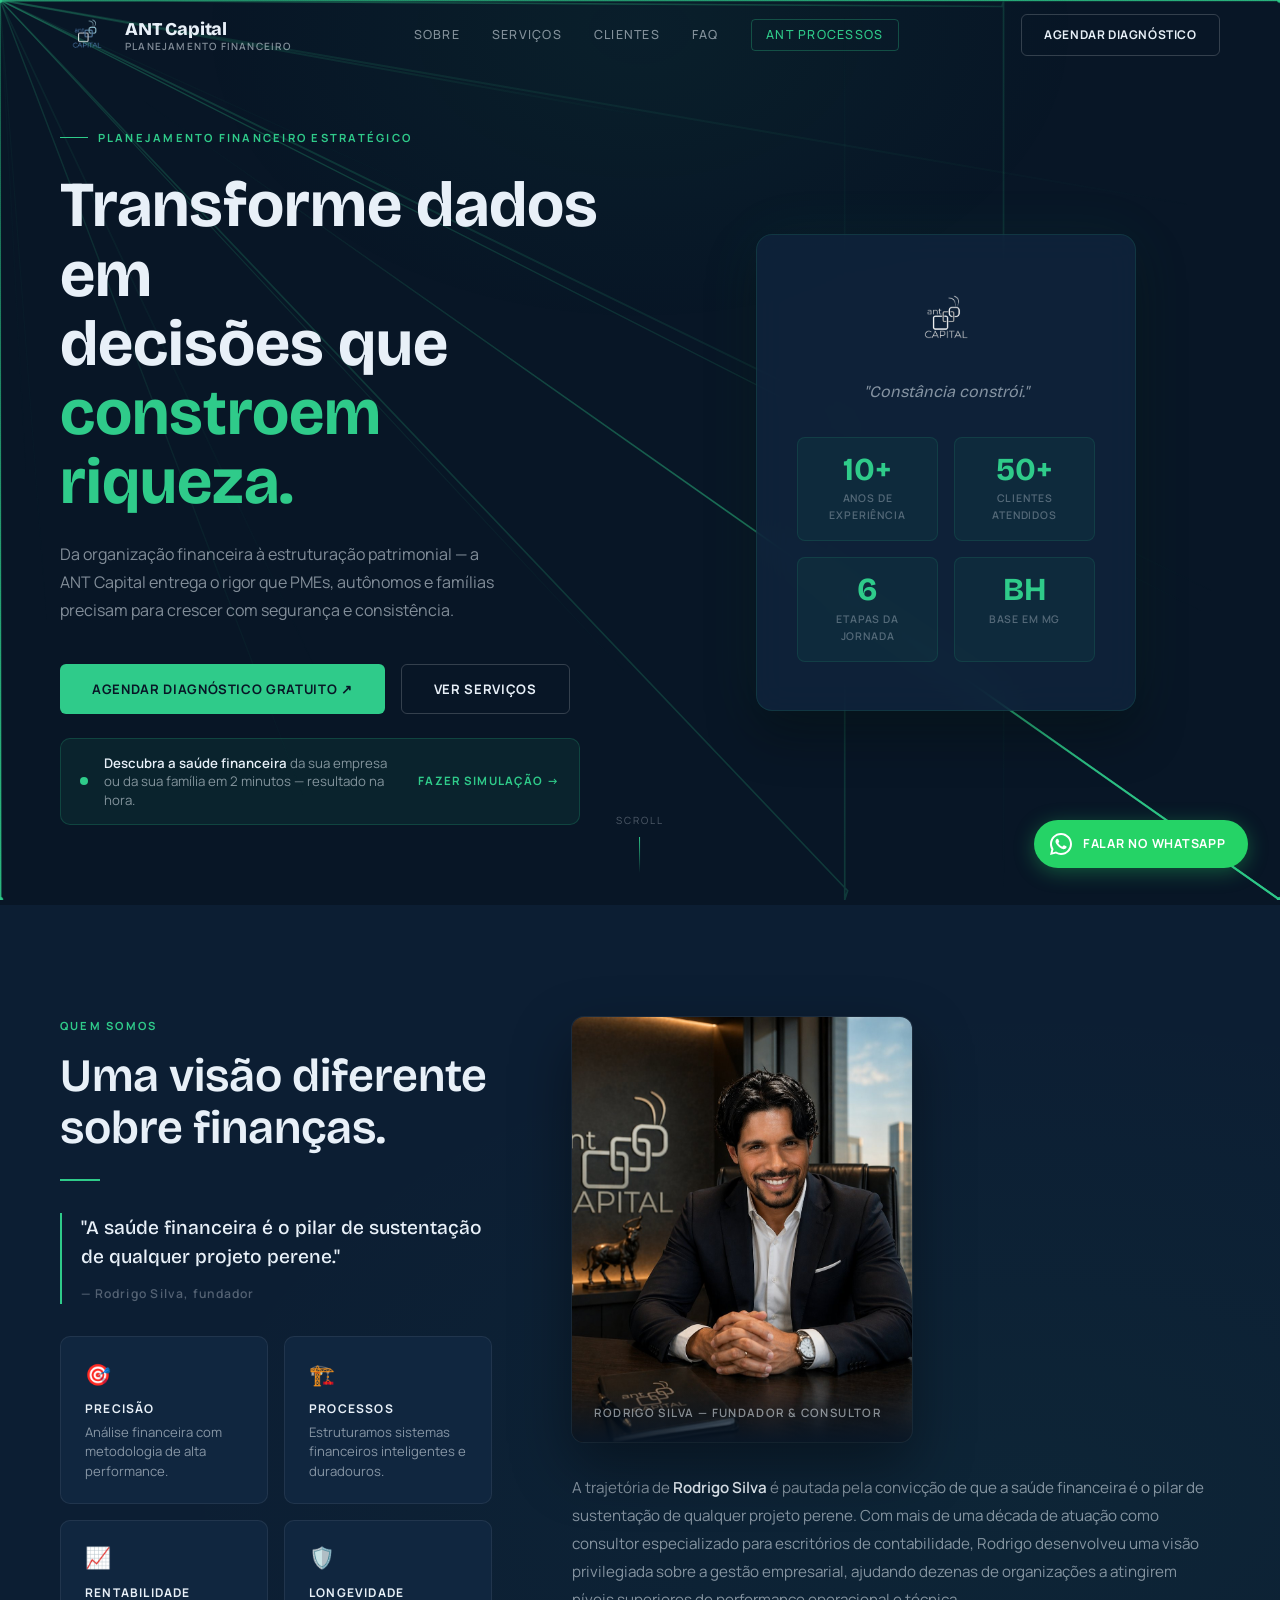
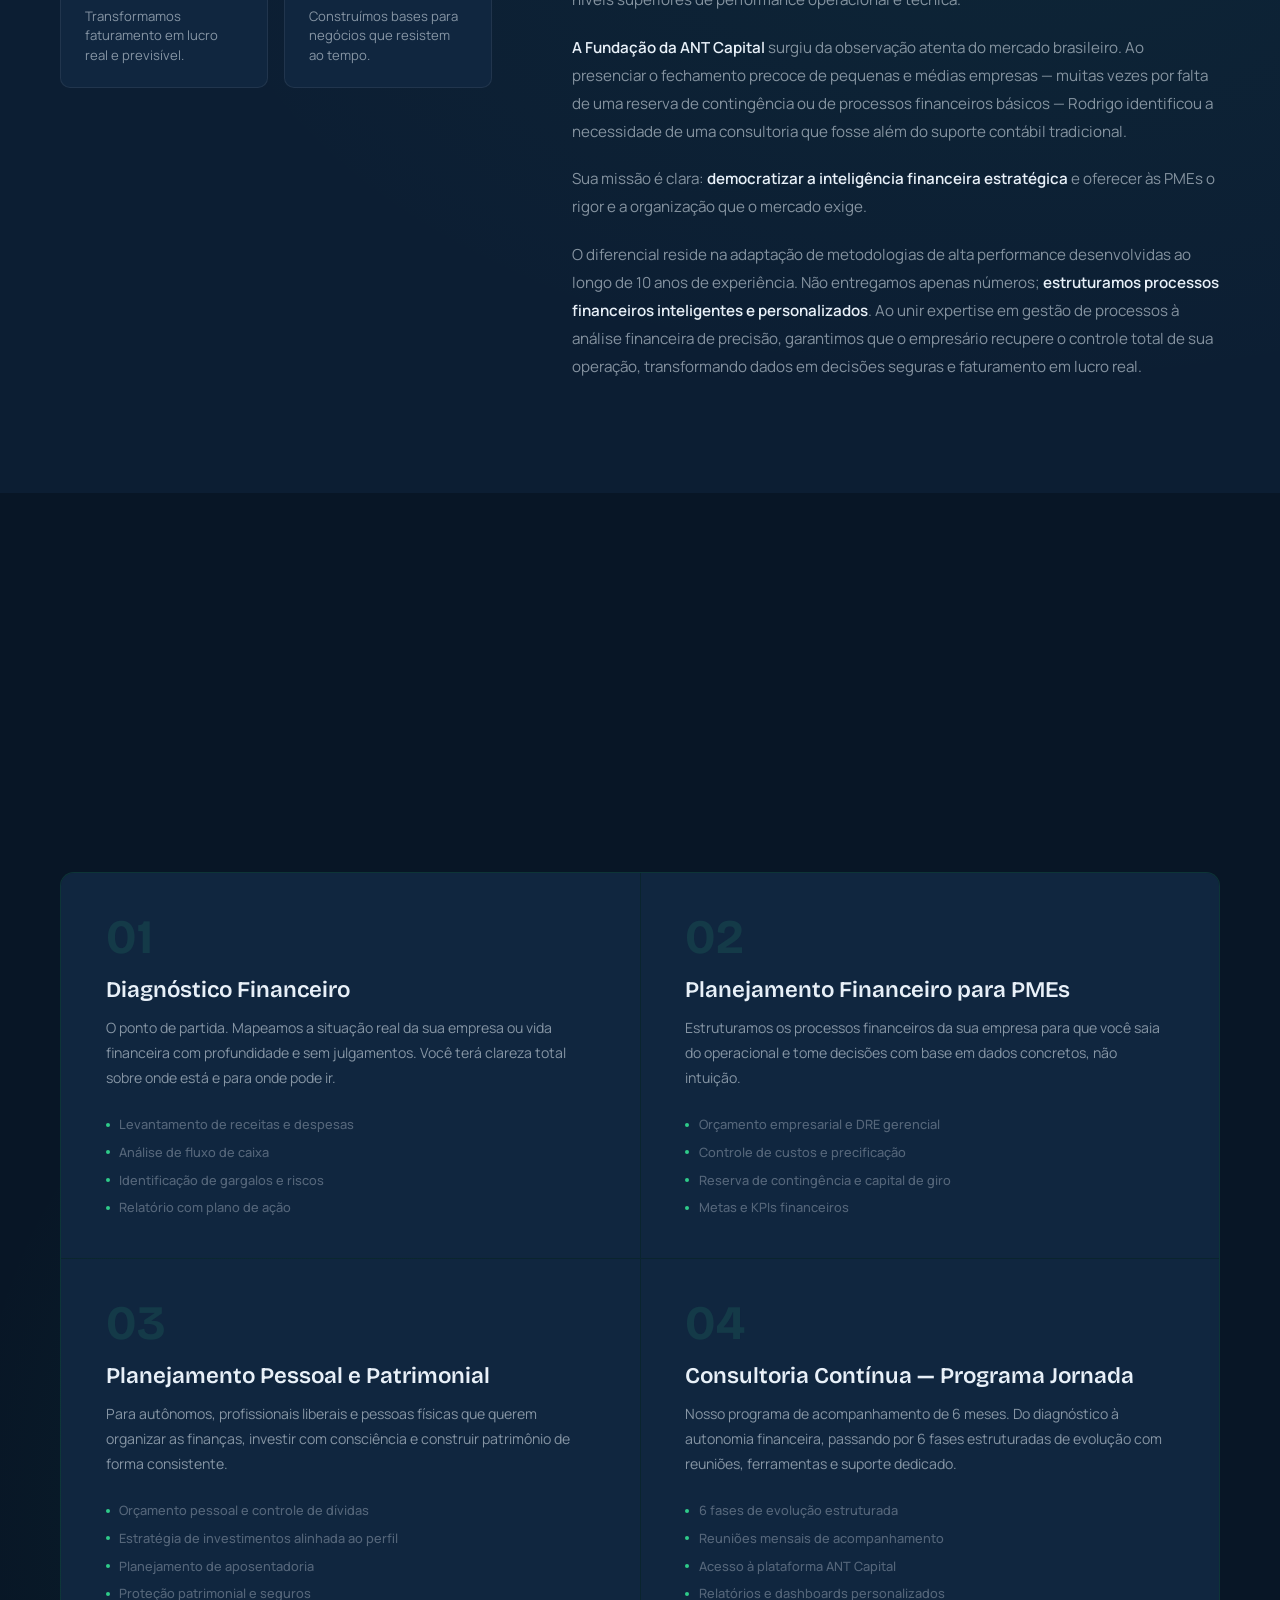
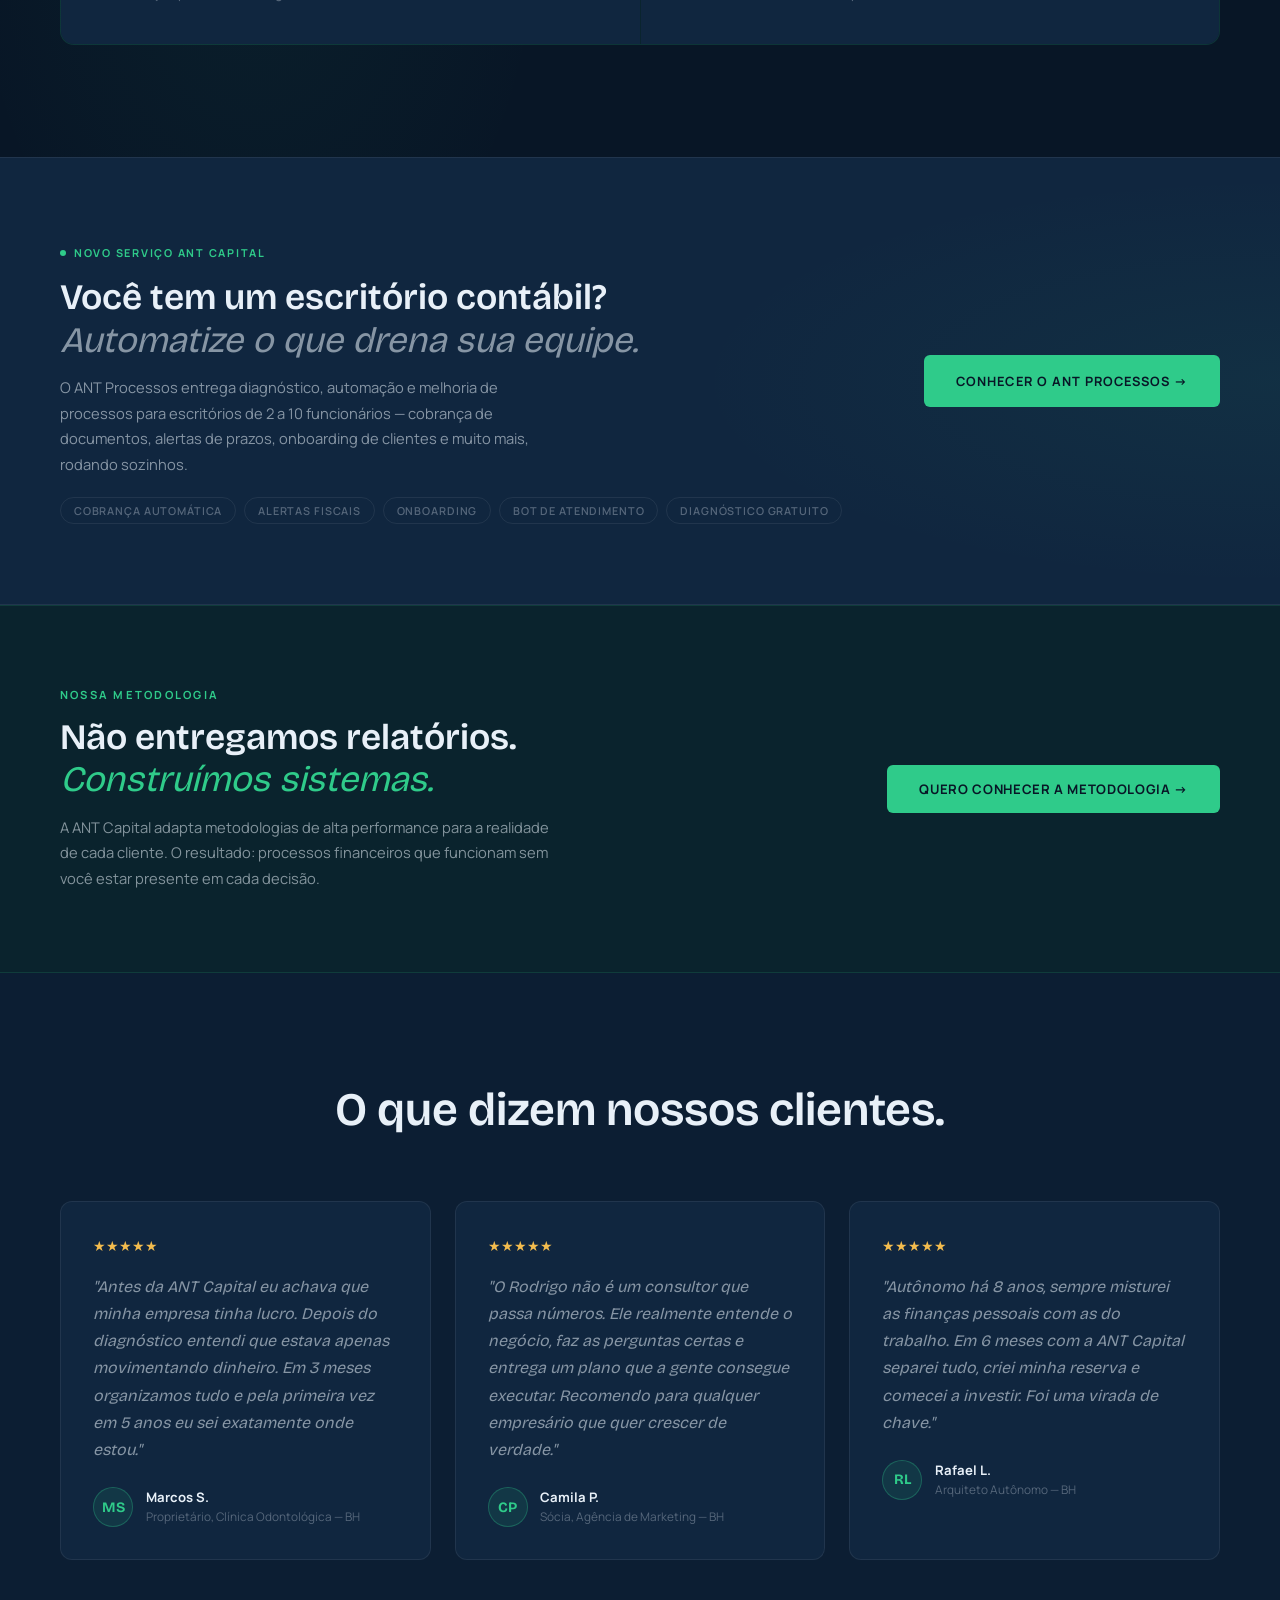
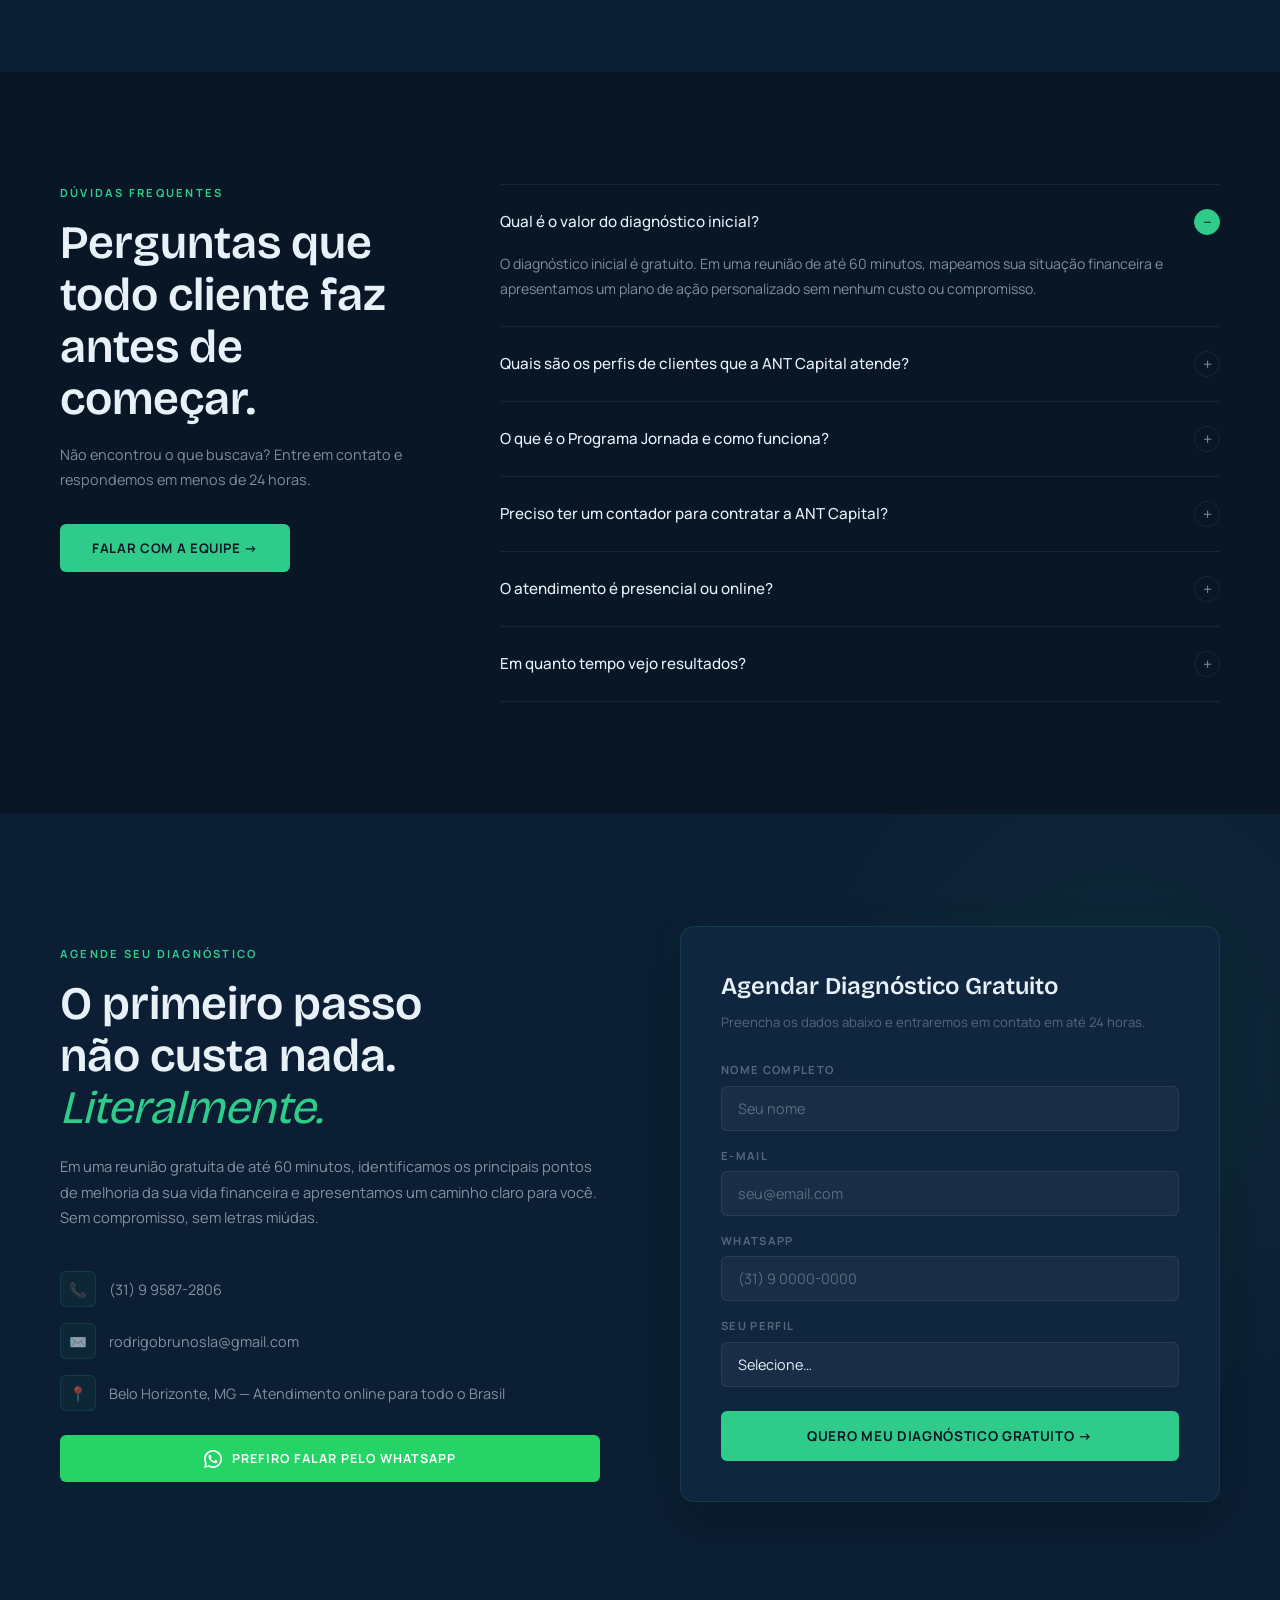
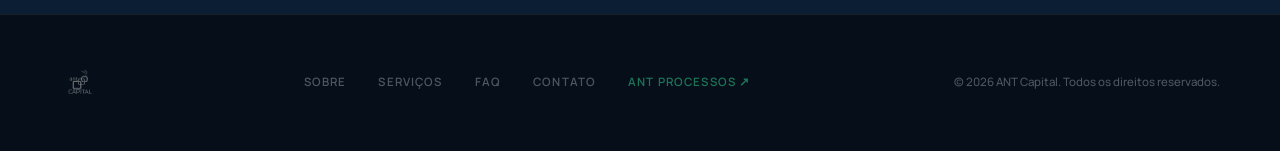
==== index.html @ 10869a2a "Update index.html" ====
<!DOCTYPE html>
<html lang="pt-BR">
<head>
  <meta charset="UTF-8" />
  <meta name="viewport" content="width=device-width, initial-scale=1.0" />
  <title>ANT Capital — Planejamento Financeiro para PMEs e Autônomos em BH</title>
  <meta name="description" content="A ANT Capital oferece planejamento financeiro estratégico para pequenas empresas, autônomos e pessoas físicas em Belo Horizonte. Agende um diagnóstico gratuito." />
  <meta name="keywords" content="planejamento financeiro BH, consultoria financeira Belo Horizonte, consultoria financeira PME, planejamento financeiro autônomo, gestão financeira empresarial, consultoria financeira MG" />
  <meta name="author" content="Rodrigo Silva — ANT Capital" />
  <meta name="robots" content="index, follow" />
  <link rel="canonical" href="https://www.antcapital.com.br/" />

  <!-- Open Graph -->
  <meta property="og:type" content="website" />
  <meta property="og:url" content="https://www.antcapital.com.br/" />
  <meta property="og:title" content="ANT Capital — Planejamento Financeiro Estratégico" />
  <meta property="og:description" content="Transforme dados em decisões que constroem riqueza. Consultoria financeira para PMEs, autônomos e pessoas físicas em BH. Diagnóstico gratuito." />
  <meta property="og:image" content="https://www.antcapital.com.br/rodrigo-silva.png" />
  <meta property="og:locale" content="pt_BR" />
  <meta property="og:site_name" content="ANT Capital" />

  <!-- Twitter Card -->
  <meta name="twitter:card" content="summary_large_image" />
  <meta name="twitter:title" content="ANT Capital — Planejamento Financeiro Estratégico" />
  <meta name="twitter:description" content="Consultoria financeira para PMEs, autônomos e pessoas físicas em BH. Diagnóstico gratuito." />
  <meta name="twitter:image" content="https://www.antcapital.com.br/rodrigo-silva.png" />

  <!-- Favicon -->
  <link rel="icon" type="image/png" href="[data-uri]">
  <link rel="apple-touch-icon" href="LOGO_AZUL_TRANSPARENTE.png" />

  <!-- Schema Markup -->
  <script type="application/ld+json">
  {
    "@context": "https://schema.org",
    "@graph": [
      {
        "@type": "FinancialService",
        "@id": "https://www.antcapital.com.br/#business",
        "name": "ANT Capital",
        "description": "Consultoria de planejamento financeiro estratégico para PMEs, autônomos e pessoas físicas em Belo Horizonte, Minas Gerais.",
        "url": "https://www.antcapital.com.br",
        "logo": "https://www.antcapital.com.br/LOGO_AZUL_TRANSPARENTE.png",
        "image": "https://www.antcapital.com.br/rodrigo-silva.png",
        "telephone": "+55-31-99587-2806",
        "email": "rodrigobrunosla@gmail.com",
        "founder": {
          "@type": "Person",
          "name": "Rodrigo Silva",
          "jobTitle": "Consultor Financeiro",
          "worksFor": { "@id": "https://www.antcapital.com.br/#business" }
        },
        "address": {
          "@type": "PostalAddress",
          "addressLocality": "Belo Horizonte",
          "addressRegion": "MG",
          "addressCountry": "BR"
        },
        "areaServed": { "@type": "Country", "name": "Brasil" },
        "serviceType": [
          "Planejamento Financeiro",
          "Consultoria Financeira para PMEs",
          "Planejamento Patrimonial",
          "Diagnóstico Financeiro Empresarial"
        ],
        "priceRange": "$$",
        "openingHours": "Mo-Fr 08:00-18:00",
        "sameAs": ["https://wa.me/5531995872806"]
      },
      {
        "@type": "WebSite",
        "@id": "https://www.antcapital.com.br/#website",
        "url": "https://www.antcapital.com.br",
        "name": "ANT Capital",
        "description": "Planejamento financeiro estratégico para PMEs e autônomos",
        "inLanguage": "pt-BR"
      }
    ]
  }
  </script>

  <link rel="preconnect" href="https://fonts.googleapis.com" />
  <link rel="preconnect" href="https://fonts.gstatic.com" crossorigin />
  <link href="https://fonts.googleapis.com/css2?family=Bricolage+Grotesque:opsz,wght@12..96,300;12..96,400;12..96,500;12..96,600;12..96,700&family=Manrope:wght@300;400;500;600&display=swap" rel="stylesheet" />

  <style>
    :root {
      --bg:       #081626;
      --bg2:      #0C1E33;
      --surface:  #10263F;
      --surface2: #15304E;
      --border:   rgba(47,203,138,0.12);
      --border2:  rgba(255,255,255,0.07);
      --green:    #2FCB8A;
      --green-hi: #6FF0B6;
      --gold:     #F3BC4E;
      --text:     #E8F0F8;
      --text2:    rgba(232,240,248,0.55);
      --text3:    rgba(232,240,248,0.32);
      --white:    #FFFFFF;
      --ff-display: 'Bricolage Grotesque', sans-serif;
      --ff-body:    'Manrope', sans-serif;
      --ease: cubic-bezier(0.25, 0.46, 0.45, 0.94);
    }
    *, *::before, *::after { box-sizing: border-box; margin: 0; padding: 0; }
    html { scroll-behavior: smooth; }
    body {
      font-family: var(--ff-body);
      color: var(--text);
      background: var(--bg);
      line-height: 1.6;
      overflow-x: hidden;
    }
    img { max-width: 100%; display: block; }
    a { text-decoration: none; color: inherit; }
    ul { list-style: none; }

    /* Canvas formigas */
    #ants {
      position: fixed;
      inset: 0;
      z-index: 0;
      pointer-events: none;
    }
    .glow {
      position: fixed;
      top: -30%;
      left: 50%;
      transform: translateX(-50%);
      width: 900px;
      height: 600px;
      background: radial-gradient(ellipse at center, rgba(47,203,138,0.05) 0%, transparent 70%);
      pointer-events: none;
      z-index: 0;
    }

    /* Utilities */
    .container {
      width: min(1160px, 92%);
      margin-inline: auto;
      position: relative;
      z-index: 2;
    }
    .label-eyebrow {
      font-family: var(--ff-body);
      font-size: 0.7rem;
      font-weight: 700;
      letter-spacing: 0.2em;
      text-transform: uppercase;
      color: var(--green);
    }
    .section-title {
      font-family: var(--ff-display);
      font-size: clamp(1.9rem, 3.8vw, 2.9rem);
      font-weight: 600;
      line-height: 1.12;
      color: var(--text);
    }
    .btn {
      display: inline-flex;
      align-items: center;
      gap: 0.5rem;
      padding: 0.85rem 2rem;
      border-radius: 6px;
      font-family: var(--ff-body);
      font-size: 0.82rem;
      font-weight: 700;
      letter-spacing: 0.05em;
      text-transform: uppercase;
      cursor: pointer;
      border: none;
      transition: all 0.3s var(--ease);
    }
    .btn-primary {
      background: var(--green);
      color: #081626;
    }
    .btn-primary:hover {
      background: var(--green-hi);
      transform: translateY(-2px);
      box-shadow: 0 8px 28px rgba(47,203,138,0.35);
    }
    .btn-outline {
      background: transparent;
      color: var(--text);
      border: 1px solid rgba(255,255,255,0.18);
    }
    .btn-outline:hover {
      border-color: var(--green);
      color: var(--green);
      background: rgba(47,203,138,0.06);
    }

    /* Reveal */
    .reveal {
      opacity: 0;
      transform: translateY(24px);
      transition: opacity 0.7s var(--ease), transform 0.7s var(--ease);
    }
    .reveal.visible { opacity: 1; transform: translateY(0); }
    .reveal-delay-1 { transition-delay: 0.1s; }
    .reveal-delay-2 { transition-delay: 0.2s; }
    .reveal-delay-3 { transition-delay: 0.3s; }

    /* NAV */
    .nav {
      position: fixed;
      top: 0; left: 0; right: 0;
      z-index: 100;
      transition: background 0.4s var(--ease), box-shadow 0.4s var(--ease);
    }
    .nav.scrolled {
      background: rgba(8,22,38,0.95);
      backdrop-filter: blur(14px);
      box-shadow: 0 1px 0 rgba(47,203,138,0.08);
    }
    .nav-inner {
      display: flex;
      align-items: center;
      justify-content: space-between;
      height: 70px;
    }
    .nav-logo { display: flex; align-items: center; gap: 11px; text-decoration: none; }
    .nav-logo img { height: 54px; width: auto; }
    .nav-logo-mark { width: 54px; height: 54px; border-radius: 0; background: none; display: grid; place-items: center; flex-shrink: 0; }
    .nav-logo-text { font-family: var(--ff-display); font-weight: 800; font-size: 18px; letter-spacing: -.01em; color: var(--text); line-height: 1; }
    .nav-logo-text small { display: block; font-family: var(--ff-body); font-weight: 600; font-size: 10px; letter-spacing: .12em; text-transform: uppercase; color: var(--text2); margin-top: 3px; }
    .nav-links { display: flex; align-items: center; gap: 2rem; }
    .nav-links a {
      font-family: var(--ff-body);
      font-size: 0.78rem;
      font-weight: 500;
      letter-spacing: 0.1em;
      text-transform: uppercase;
      color: var(--text2);
      transition: color 0.2s;
    }
    .nav-links a:hover { color: var(--text); }
    .nav-links a.nav-processos {
      color: var(--green);
      border: 1px solid rgba(47,203,138,0.3);
      padding: 0.3rem 0.9rem;
      border-radius: 4px;
      transition: all 0.2s;
    }
    .nav-links a.nav-processos:hover {
      background: rgba(47,203,138,0.1);
      border-color: var(--green);
    }
    .nav-cta { display: flex; align-items: center; gap: 1rem; }
    .hamburger {
      display: none;
      flex-direction: column;
      gap: 5px;
      cursor: pointer;
      padding: 4px;
    }
    .hamburger span {
      display: block;
      width: 24px;
      height: 1.5px;
      background: var(--text2);
      transition: all 0.3s var(--ease);
    }
    .mobile-menu {
      display: none;
      position: fixed;
      inset: 0;
      background: var(--bg);
      z-index: 99;
      flex-direction: column;
      align-items: center;
      justify-content: center;
      gap: 2rem;
    }
    .mobile-menu.open { display: flex; }
    .mobile-menu a {
      font-family: var(--ff-display);
      font-size: 2rem;
      color: var(--text);
      font-weight: 500;
    }
    .mobile-menu a.mob-processos {
      font-size: 1.1rem;
      color: var(--green);
      font-family: var(--ff-body);
      letter-spacing: 0.1em;
      text-transform: uppercase;
      font-weight: 700;
    }

    /* HERO */
    .hero {
      min-height: 100vh;
      display: flex;
      align-items: center;
      position: relative;
      overflow: hidden;
    }
    .hero-inner {
      position: relative;
      z-index: 2;
      display: grid;
      grid-template-columns: 1fr 1fr;
      gap: 4rem;
      align-items: center;
      padding-block: 120px 80px;
    }
    .hero-eyebrow {
      display: inline-flex;
      align-items: center;
      gap: 0.6rem;
      margin-bottom: 1.5rem;
    }
    .hero-eyebrow-line {
      width: 28px;
      height: 1px;
      background: var(--green);
    }
    .hero-heading {
      font-family: var(--ff-display);
      font-size: clamp(2.5rem, 5vw, 4rem);
      font-weight: 700;
      line-height: 1.08;
      color: var(--text);
      margin-bottom: 1.5rem;
    }
    .hero-heading em {
      font-style: normal;
      color: var(--green);
    }
    .hero-sub {
      font-size: 1rem;
      font-weight: 400;
      color: var(--text2);
      max-width: 44ch;
      margin-bottom: 2.5rem;
      line-height: 1.75;
    }
    .hero-actions {
      display: flex;
      gap: 1rem;
      flex-wrap: wrap;
      margin-bottom: 1.5rem;
    }
    .sim-banner {
      display: flex;
      align-items: center;
      gap: 1rem;
      background: rgba(47,203,138,0.07);
      border: 1px solid rgba(47,203,138,0.2);
      border-radius: 10px;
      padding: 0.9rem 1.2rem;
      max-width: 520px;
    }
    .sim-banner-pulse {
      width: 8px; height: 8px;
      border-radius: 50%;
      background: var(--green);
      flex-shrink: 0;
      animation: sim-blink 2s ease-in-out infinite;
    }
    @keyframes sim-blink {
      0%, 100% { opacity: 1; } 50% { opacity: 0.3; }
    }
    .sim-banner-text {
      font-size: 0.83rem;
      color: var(--text2);
      line-height: 1.4;
      flex: 1;
    }
    .sim-banner-text strong { color: var(--text); font-weight: 600; }
    .sim-banner-link {
      font-size: 0.72rem;
      font-weight: 700;
      letter-spacing: 0.1em;
      text-transform: uppercase;
      color: var(--green);
      white-space: nowrap;
      flex-shrink: 0;
      transition: color 0.2s;
    }
    .sim-banner-link:hover { color: var(--green-hi); }
    .hero-right { display: flex; justify-content: center; align-items: center; }
    .hero-glass {
      background: rgba(16,38,63,0.75);
      border: 1px solid var(--border);
      border-radius: 16px;
      padding: 3rem 2.5rem;
      backdrop-filter: blur(16px);
      text-align: center;
      max-width: 380px;
      width: 100%;
      box-shadow: 0 0 60px rgba(47,203,138,0.06), 0 24px 48px rgba(0,0,0,0.35);
    }
    .hero-glass img { height: 72px; width: auto; margin: 0 auto 1.5rem; filter: brightness(1.3); }
    .hero-glass-tagline {
      font-family: var(--ff-display);
      font-size: 1rem;
      font-style: italic;
      color: var(--text2);
      line-height: 1.6;
      margin-bottom: 2rem;
      font-weight: 400;
    }
    .hero-stats { display: grid; grid-template-columns: 1fr 1fr; gap: 1rem; }
    .hero-stat {
      text-align: center;
      padding: 1rem;
      background: rgba(47,203,138,0.05);
      border: 1px solid rgba(47,203,138,0.12);
      border-radius: 8px;
    }
    .hero-stat-number {
      font-family: var(--ff-display);
      font-size: 2rem;
      font-weight: 700;
      color: var(--green);
      line-height: 1;
      margin-bottom: 0.3rem;
    }
    .hero-stat-label {
      font-size: 0.66rem;
      letter-spacing: 0.08em;
      text-transform: uppercase;
      color: var(--text3);
      font-weight: 600;
    }
    .hero-scroll {
      position: absolute;
      bottom: 2rem;
      left: 50%;
      transform: translateX(-50%);
      display: flex;
      flex-direction: column;
      align-items: center;
      gap: 0.5rem;
      color: var(--text3);
      font-size: 0.62rem;
      letter-spacing: 0.2em;
      text-transform: uppercase;
      z-index: 2;
    }
    .hero-scroll-line {
      width: 1px;
      height: 36px;
      background: linear-gradient(to bottom, var(--green), transparent);
      animation: scrollPulse 2s ease-in-out infinite;
    }
    @keyframes scrollPulse {
      0%, 100% { opacity: 0.4; } 50% { opacity: 1; }
    }

    /* SOBRE */
    .sobre {
      padding-block: 7rem;
      background: var(--bg2);
      position: relative;
    }
    .sobre::before {
      content: '';
      position: absolute;
      inset: 0;
      background: radial-gradient(ellipse at 80% 50%, rgba(47,203,138,0.04) 0%, transparent 60%);
      pointer-events: none;
    }
    .sobre-inner {
      display: grid;
      grid-template-columns: 1fr 1.5fr;
      gap: 5rem;
      align-items: start;
    }
    .sobre-label { margin-bottom: 1rem; display: block; }
    .sobre-title { margin-bottom: 1.5rem; }
    .sobre-accent-line {
      width: 40px;
      height: 2px;
      background: var(--green);
      margin-bottom: 2rem;
    }
    .sobre-quote {
      font-family: var(--ff-display);
      font-size: 1.2rem;
      font-weight: 500;
      color: var(--text);
      line-height: 1.55;
      padding-left: 1.2rem;
      border-left: 2px solid var(--green);
    }
    .sobre-quote-author {
      display: block;
      font-size: 0.76rem;
      font-style: normal;
      font-family: var(--ff-body);
      letter-spacing: 0.1em;
      color: var(--text3);
      margin-top: 0.8rem;
      font-weight: 600;
    }
    .sobre-pilares {
      display: grid;
      grid-template-columns: 1fr 1fr;
      gap: 1rem;
      margin-top: 2rem;
    }
    .sobre-pilar {
      background: var(--surface);
      border: 1px solid var(--border2);
      border-radius: 10px;
      padding: 1.3rem 1.5rem;
      transition: border-color 0.3s, background 0.3s;
    }
    .sobre-pilar:hover {
      border-color: rgba(47,203,138,0.25);
      background: rgba(47,203,138,0.04);
    }
    .sobre-pilar-icon { font-size: 1.3rem; margin-bottom: 0.5rem; }
    .sobre-pilar-title {
      font-size: 0.75rem;
      font-weight: 700;
      letter-spacing: 0.1em;
      text-transform: uppercase;
      color: var(--text);
      margin-bottom: 0.3rem;
    }
    .sobre-pilar-text { font-size: 0.82rem; color: var(--text2); line-height: 1.5; }
    .sobre-photo-wrap {
      position: relative;
      border-radius: 12px;
      overflow: hidden;
      aspect-ratio: 4/5;
      max-width: 340px;
      margin-bottom: 2rem;
      box-shadow: 0 24px 60px rgba(0,0,0,0.4), 0 0 0 1px var(--border2);
    }
    .sobre-photo-wrap img {
      width: 100%;
      height: 100%;
      object-fit: cover;
      object-position: center top;
    }
    .sobre-photo-caption {
      position: absolute;
      bottom: 0; left: 0; right: 0;
      padding: 1.2rem 1.4rem;
      background: linear-gradient(to top, rgba(8,22,38,0.95), transparent);
      color: var(--text2);
      font-size: 0.72rem;
      letter-spacing: 0.12em;
      text-transform: uppercase;
      font-weight: 600;
    }
    .sobre-right p {
      font-size: 0.95rem;
      color: var(--text2);
      line-height: 1.85;
      margin-bottom: 1.2rem;
    }
    .sobre-right p:last-child { margin-bottom: 0; }
    .sobre-right strong { color: var(--text); font-weight: 600; }

    /* SERVIÇOS */
    .servicos {
      padding-block: 7rem;
      background: var(--bg);
      position: relative;
    }
    .servicos::before {
      content: '';
      position: absolute;
      bottom: -20%;
      left: -5%;
      width: 50%;
      height: 80%;
      background: radial-gradient(ellipse, rgba(47,203,138,0.05) 0%, transparent 65%);
      pointer-events: none;
    }
    .servicos-header { text-align: center; margin-bottom: 4rem; }
    .servicos-header .label-eyebrow { margin-bottom: 1rem; display: block; }
    .servicos-header p { font-size: 0.95rem; color: var(--text2); max-width: 50ch; margin: 1rem auto 0; }
    .servicos-grid {
      display: grid;
      grid-template-columns: repeat(2, 1fr);
      gap: 1px;
      background: rgba(47,203,138,0.08);
      border: 1px solid rgba(47,203,138,0.1);
      border-radius: 14px;
      overflow: hidden;
    }
    .servico-card {
      background: var(--surface);
      padding: 2.5rem 2.8rem;
      transition: background 0.3s var(--ease);
    }
    .servico-card:hover { background: rgba(47,203,138,0.05); }
    .servico-number {
      font-family: var(--ff-display);
      font-size: 3rem;
      font-weight: 700;
      color: rgba(47,203,138,0.12);
      line-height: 1;
      margin-bottom: 1rem;
      transition: color 0.3s;
    }
    .servico-card:hover .servico-number { color: rgba(47,203,138,0.35); }
    .servico-title {
      font-family: var(--ff-display);
      font-size: 1.4rem;
      font-weight: 600;
      color: var(--text);
      margin-bottom: 0.8rem;
      line-height: 1.2;
    }
    .servico-desc { font-size: 0.88rem; color: var(--text2); line-height: 1.75; margin-bottom: 1.5rem; }
    .servico-itens { display: flex; flex-direction: column; gap: 0.45rem; }
    .servico-item {
      display: flex;
      align-items: center;
      gap: 0.6rem;
      font-size: 0.8rem;
      color: var(--text3);
      font-weight: 500;
    }
    .servico-item::before {
      content: '';
      width: 4px;
      height: 4px;
      border-radius: 50%;
      background: var(--green);
      flex-shrink: 0;
    }

    /* ANT PROCESSOS */
    .processos-band {
      padding-block: 5rem;
      background: var(--surface);
      position: relative;
      overflow: hidden;
      border-top: 1px solid var(--border2);
      border-bottom: 1px solid var(--border2);
    }
    .processos-band::before {
      content: '';
      position: absolute;
      top: 0; right: 0;
      width: 50%; height: 100%;
      background: radial-gradient(ellipse at right, rgba(47,203,138,0.06) 0%, transparent 65%);
      pointer-events: none;
    }
    .processos-inner {
      position: relative;
      z-index: 2;
      display: grid;
      grid-template-columns: 1fr auto;
      gap: 3rem;
      align-items: center;
    }
    .processos-tag {
      display: inline-flex;
      align-items: center;
      gap: 0.5rem;
      font-size: 0.68rem;
      font-weight: 700;
      letter-spacing: 0.16em;
      text-transform: uppercase;
      color: var(--green);
      margin-bottom: 1rem;
    }
    .processos-tag-dot {
      width: 6px; height: 6px;
      border-radius: 50%;
      background: var(--green);
      animation: blink 2s ease-in-out infinite;
    }
    @keyframes blink {
      0%, 100% { opacity: 1; } 50% { opacity: 0.3; }
    }
    .processos-heading {
      font-family: var(--ff-display);
      font-size: clamp(1.7rem, 2.8vw, 2.4rem);
      font-weight: 600;
      color: var(--text);
      line-height: 1.18;
      margin-bottom: 0.8rem;
    }
    .processos-heading em {
      font-style: italic;
      color: var(--text2);
      font-weight: 400;
    }
    .processos-sub { font-size: 0.92rem; color: var(--text2); max-width: 55ch; line-height: 1.75; }
    .processos-pills { display: flex; flex-wrap: wrap; gap: 0.5rem; margin-top: 1.2rem; }
    .processos-pill {
      font-size: 0.68rem;
      font-weight: 600;
      letter-spacing: 0.08em;
      text-transform: uppercase;
      color: var(--text3);
      border: 1px solid var(--border2);
      border-radius: 20px;
      padding: 0.25rem 0.8rem;
    }
    .processos-action { flex-shrink: 0; }
    .btn-processos {
      display: inline-flex;
      align-items: center;
      gap: 0.5rem;
      background: var(--green);
      color: #081626;
      border-radius: 6px;
      padding: 1rem 2rem;
      font-size: 0.8rem;
      font-weight: 700;
      letter-spacing: 0.08em;
      text-transform: uppercase;
      white-space: nowrap;
      transition: all 0.3s var(--ease);
    }
    .btn-processos:hover {
      background: var(--green-hi);
      transform: translateY(-2px);
      box-shadow: 0 8px 28px rgba(47,203,138,0.35);
    }

    /* METODOLOGIA */
    .metodologia {
      padding-block: 5rem;
      background: rgba(47,203,138,0.07);
      border-top: 1px solid rgba(47,203,138,0.15);
      border-bottom: 1px solid rgba(47,203,138,0.15);
    }
    .metodologia-inner {
      display: grid;
      grid-template-columns: 1fr auto;
      gap: 3rem;
      align-items: center;
    }
    .metodologia-text .label-eyebrow { display: block; margin-bottom: 0.8rem; }
    .metodologia-heading {
      font-family: var(--ff-display);
      font-size: clamp(1.7rem, 2.8vw, 2.4rem);
      font-weight: 600;
      color: var(--text);
      margin-top: 0.3rem;
      line-height: 1.18;
    }
    .metodologia-heading em { font-style: italic; color: var(--green); font-weight: 400; }
    .metodologia-sub { font-size: 0.92rem; color: var(--text2); margin-top: 0.8rem; max-width: 55ch; line-height: 1.75; }

    /* DEPOIMENTOS */
    .depoimentos {
      padding-block: 7rem;
      background: var(--bg2);
    }
    .depoimentos-header { text-align: center; margin-bottom: 4rem; }
    .depoimentos-grid {
      display: grid;
      grid-template-columns: repeat(3, 1fr);
      gap: 1.5rem;
    }
    .depoimento-card {
      background: var(--surface);
      border: 1px solid var(--border2);
      border-radius: 12px;
      padding: 2rem;
      transition: border-color 0.3s, box-shadow 0.3s, transform 0.3s;
    }
    .depoimento-card:hover {
      border-color: rgba(47,203,138,0.2);
      box-shadow: 0 12px 40px rgba(0,0,0,0.2);
      transform: translateY(-3px);
    }
    .depoimento-stars { display: flex; gap: 3px; margin-bottom: 1rem; color: var(--gold); font-size: 0.9rem; }
    .depoimento-text {
      font-family: var(--ff-display);
      font-size: 1rem;
      font-style: italic;
      color: var(--text2);
      line-height: 1.7;
      margin-bottom: 1.5rem;
    }
    .depoimento-author { display: flex; align-items: center; gap: 0.8rem; }
    .depoimento-avatar {
      width: 40px;
      height: 40px;
      border-radius: 50%;
      background: rgba(47,203,138,0.1);
      border: 1px solid rgba(47,203,138,0.3);
      display: flex;
      align-items: center;
      justify-content: center;
      font-family: var(--ff-display);
      font-size: 0.9rem;
      color: var(--green);
      font-weight: 700;
      flex-shrink: 0;
    }
    .depoimento-name { font-size: 0.82rem; font-weight: 700; color: var(--text); }
    .depoimento-role { font-size: 0.74rem; color: var(--text3); }

    /* FAQ */
    .faq { padding-block: 7rem; background: var(--bg); }
    .faq-inner { display: grid; grid-template-columns: 1fr 2fr; gap: 5rem; align-items: start; }
    .faq-left .label-eyebrow { display: block; margin-bottom: 1rem; }
    .faq-left .section-title { margin-bottom: 1rem; }
    .faq-left p { font-size: 0.9rem; color: var(--text2); line-height: 1.75; margin-bottom: 2rem; }
    .faq-list { display: flex; flex-direction: column; }
    .faq-item { border-top: 1px solid var(--border2); padding-block: 1.5rem; }
    .faq-item:last-child { border-bottom: 1px solid var(--border2); }
    .faq-question {
      display: flex;
      justify-content: space-between;
      align-items: center;
      cursor: pointer;
      gap: 1rem;
    }
    .faq-q-text { font-size: 0.95rem; font-weight: 500; color: var(--text); }
    .faq-icon {
      width: 26px;
      height: 26px;
      border: 1px solid var(--border2);
      border-radius: 50%;
      display: flex;
      align-items: center;
      justify-content: center;
      flex-shrink: 0;
      transition: background 0.25s, border-color 0.25s;
      color: var(--text2);
      font-size: 1rem;
      line-height: 1;
    }
    .faq-item.open .faq-icon { background: var(--green); border-color: var(--green); color: #081626; }
    .faq-answer { display: none; padding-top: 1rem; font-size: 0.88rem; color: var(--text2); line-height: 1.8; }
    .faq-item.open .faq-answer { display: block; }

    /* CONTATO */
    .contato { padding-block: 7rem; background: var(--bg2); position: relative; overflow: hidden; }
    .contato::before {
      content: '';
      position: absolute;
      top: -20%; right: -15%;
      width: 55%; height: 100%;
      background: radial-gradient(ellipse, rgba(47,203,138,0.07) 0%, transparent 65%);
      pointer-events: none;
    }
    .contato-inner {
      display: grid;
      grid-template-columns: 1fr 1fr;
      gap: 5rem;
      align-items: center;
      position: relative;
      z-index: 2;
    }
    .contato-left .label-eyebrow { display: block; margin-bottom: 1rem; }
    .contato-heading {
      font-family: var(--ff-display);
      font-size: clamp(1.9rem, 3.8vw, 2.9rem);
      font-weight: 600;
      color: var(--text);
      line-height: 1.12;
      margin-bottom: 1.2rem;
    }
    .contato-heading em { font-style: italic; color: var(--green); font-weight: 400; }
    .contato-sub { font-size: 0.92rem; color: var(--text2); line-height: 1.75; margin-bottom: 2.5rem; }
    .contato-info { display: flex; flex-direction: column; gap: 1rem; }
    .contato-info-item {
      display: flex;
      align-items: center;
      gap: 0.8rem;
      color: var(--text2);
      font-size: 0.9rem;
    }
    .contato-info-icon {
      width: 36px; height: 36px;
      border: 1px solid var(--border);
      border-radius: 6px;
      display: flex;
      align-items: center;
      justify-content: center;
      font-size: 0.9rem;
      flex-shrink: 0;
      background: rgba(47,203,138,0.05);
    }
    .form-box {
      background: var(--surface);
      border: 1px solid var(--border);
      border-radius: 14px;
      padding: 2.5rem;
      box-shadow: 0 0 40px rgba(47,203,138,0.04), 0 20px 40px rgba(0,0,0,0.2);
    }
    .form-box h3 {
      font-family: var(--ff-display);
      font-size: 1.5rem;
      font-weight: 600;
      color: var(--text);
      margin-bottom: 0.4rem;
    }
    #formContent > p {
      font-size: 0.82rem;
      color: var(--text3);
      margin-bottom: 1.8rem;
    }
    .form-row { display: flex; flex-direction: column; gap: 1rem; margin-bottom: 1rem; }
    .form-group { display: flex; flex-direction: column; gap: 0.4rem; }
    .form-group label {
      font-size: 0.7rem;
      font-weight: 700;
      letter-spacing: 0.12em;
      text-transform: uppercase;
      color: var(--text3);
    }
    .form-group input,
    .form-group select {
      background: rgba(255,255,255,0.04);
      border: 1px solid var(--border2);
      border-radius: 6px;
      padding: 0.75rem 1rem;
      color: var(--text);
      font-family: var(--ff-body);
      font-size: 0.9rem;
      outline: none;
      transition: border-color 0.2s, box-shadow 0.2s;
      appearance: none;
    }
    .form-group input::placeholder { color: var(--text3); }
    .form-group input:focus,
    .form-group select:focus {
      border-color: var(--green);
      box-shadow: 0 0 0 3px rgba(47,203,138,0.08);
    }
    .form-group select option { background: var(--surface); }
    .form-submit { width: 100%; justify-content: center; margin-top: 0.5rem; padding: 1rem; font-size: 0.85rem; }
    .form-success { display: none; text-align: center; padding: 2rem; color: var(--text); }
    .form-success .check { font-size: 3rem; margin-bottom: 1rem; }
    .form-success h4 { font-family: var(--ff-display); font-size: 1.4rem; font-weight: 600; margin-bottom: 0.5rem; }
    .form-success p { font-size: 0.88rem; color: var(--text2); }

    /* RODAPÉ */
    .rodape {
      background: rgba(0,0,0,0.35);
      border-top: 1px solid var(--border2);
      padding-block: 3rem;
    }
    .rodape-inner {
      display: flex;
      justify-content: space-between;
      align-items: center;
      flex-wrap: wrap;
      gap: 1.5rem;
    }
    .rodape-logo img { height: 40px; opacity: 0.7; filter: brightness(1.3); }
    .rodape-links { display: flex; gap: 2rem; }
    .rodape-links a {
      font-size: 0.72rem;
      font-weight: 600;
      letter-spacing: 0.1em;
      text-transform: uppercase;
      color: var(--text3);
      transition: color 0.2s;
    }
    .rodape-links a:hover { color: var(--text2); }
    .rodape-links a.rodape-processos { color: rgba(47,203,138,0.55); }
    .rodape-links a.rodape-processos:hover { color: var(--green); }
    .rodape-copy { font-size: 0.72rem; color: var(--text3); font-weight: 500; }

    /* WHATSAPP */
    .wa-float {
      position: fixed;
      bottom: 2rem;
      right: 2rem;
      z-index: 200;
      display: flex;
      align-items: center;
      gap: 0.7rem;
      background: #25D366;
      color: white;
      border-radius: 50px;
      padding: 0.8rem 1.4rem 0.8rem 1rem;
      box-shadow: 0 4px 20px rgba(37,211,102,0.35);
      font-family: var(--ff-body);
      font-size: 0.78rem;
      font-weight: 700;
      letter-spacing: 0.06em;
      text-transform: uppercase;
      cursor: pointer;
      text-decoration: none;
      transition: transform 0.25s var(--ease), box-shadow 0.25s var(--ease);
      animation: waEntrance 0.6s 1.5s var(--ease) both;
    }
    .wa-float:hover { transform: translateY(-3px); box-shadow: 0 8px 28px rgba(37,211,102,0.45); }
    .wa-float svg { width: 22px; height: 22px; flex-shrink: 0; }
    @keyframes waEntrance {
      from { opacity: 0; transform: translateY(20px); }
      to   { opacity: 1; transform: translateY(0); }
    }
    .wa-inline {
      display: inline-flex;
      align-items: center;
      gap: 0.6rem;
      background: #25D366;
      color: white;
      border-radius: 6px;
      padding: 0.85rem 1.6rem;
      font-size: 0.78rem;
      font-weight: 700;
      letter-spacing: 0.08em;
      text-transform: uppercase;
      cursor: pointer;
      text-decoration: none;
      transition: all 0.25s var(--ease);
      margin-top: 1.5rem;
      width: 100%;
      justify-content: center;
    }
    .wa-inline:hover { background: #1ebe5d; transform: translateY(-2px); box-shadow: 0 6px 20px rgba(37,211,102,0.3); }
    .wa-inline svg { width: 18px; height: 18px; flex-shrink: 0; }

    /* RESPONSIVE */
    @media (max-width: 900px) {
      .nav-links, .nav-cta .btn-outline { display: none; }
      .hamburger { display: flex; }
      .hero-inner { grid-template-columns: 1fr; padding-block: 100px 60px; }
      .hero-right { display: none; }
      .hero-heading { font-size: 2.6rem; }
      .sobre-inner { grid-template-columns: 1fr; gap: 2.5rem; }
      .sobre-pilares { grid-template-columns: 1fr; }
      .servicos-grid { grid-template-columns: 1fr; }
      .processos-inner { grid-template-columns: 1fr; }
      .processos-action { margin-top: 1rem; }
      .metodologia-inner { grid-template-columns: 1fr; }
      .metodologia-action { margin-top: 1rem; }
      .depoimentos-grid { grid-template-columns: 1fr; }
      .faq-inner { grid-template-columns: 1fr; gap: 2.5rem; }
      .contato-inner { grid-template-columns: 1fr; gap: 2.5rem; }
      .rodape-inner { flex-direction: column; align-items: flex-start; }
    }
    @media (max-width: 600px) {
      .hero-actions { flex-direction: column; }
      .hero-actions .btn { width: 100%; justify-content: center; }
      .sobre-pilares { grid-template-columns: 1fr 1fr; }
      .sim-banner { flex-wrap: wrap; }
      .sim-banner-link { width: 100%; text-align: right; }
    }
  </style>
</head>
<body>

<canvas id="ants"></canvas>
<div class="glow"></div>

<!-- NAV -->
<nav class="nav" id="nav">
  <div class="container nav-inner">
    <a href="#hero" class="nav-logo" aria-label="ANT Capital — início">
      <span class="nav-logo-mark" aria-hidden="true" style="background:none;"><img src="[data-uri]" alt="" style="width:48px;height:auto;object-fit:contain;"></span>
      <span class="nav-logo-text">ANT Capital<small>Planejamento financeiro</small></span>
    </a>
    <div class="nav-links">
      <a href="#sobre">Sobre</a>
      <a href="#servicos">Serviços</a>
      <a href="#depoimentos">Clientes</a>
      <a href="#faq">FAQ</a>
      <a href="ant-processos.html" class="nav-processos">ANT Processos</a>
    </div>
    <div class="nav-cta">
      <a href="#contato" class="btn btn-outline" style="padding:0.65rem 1.4rem;font-size:0.75rem;">Agendar Diagnóstico</a>
    </div>
    <div class="hamburger" id="hamburger" aria-label="Menu">
      <span></span><span></span><span></span>
    </div>
  </div>
</nav>

<!-- Mobile Menu -->
<div class="mobile-menu" id="mobileMenu">
  <a href="#sobre" class="mob-link">Sobre</a>
  <a href="#servicos" class="mob-link">Serviços</a>
  <a href="#depoimentos" class="mob-link">Clientes</a>
  <a href="#faq" class="mob-link">FAQ</a>
  <a href="ant-processos.html" class="mob-processos mob-link">ANT Processos ↗</a>
  <a href="#contato" class="btn btn-primary mob-link">Agendar Diagnóstico</a>
</div>

<!-- HERO -->
<section class="hero" id="hero">
  <div class="container hero-inner">
    <div class="hero-left">
      <div class="hero-eyebrow">
        <div class="hero-eyebrow-line"></div>
        <span class="label-eyebrow">Planejamento Financeiro Estratégico</span>
      </div>
      <h1 class="hero-heading">
        Transforme dados em<br>
        decisões que<br>
        <em>constroem riqueza.</em>
      </h1>
      <p class="hero-sub">
        Da organização financeira à estruturação patrimonial — a ANT Capital entrega o rigor que PMEs, autônomos e famílias precisam para crescer com segurança e consistência.
      </p>
      <div class="hero-actions">
        <a href="#contato" class="btn btn-primary">Agendar Diagnóstico Gratuito ↗</a>
        <a href="#servicos" class="btn btn-outline">Ver Serviços</a>
      </div>
      <div class="sim-banner">
        <span class="sim-banner-pulse" aria-hidden="true"></span>
        <span class="sim-banner-text"><strong>Descubra a saúde financeira</strong> da sua empresa ou da sua família em 2 minutos — resultado na hora.</span>
        <a href="simulador.html" class="sim-banner-link">Fazer simulação →</a>
      </div>
    </div>
    <div class="hero-right">
      <div class="hero-glass">
        <img src="LOGO_AZUL_TRANSPARENTE.png" alt="ANT Capital" />
        <p class="hero-glass-tagline">"Constância constrói."</p>
        <div class="hero-stats">
          <div class="hero-stat">
            <div class="hero-stat-number">10+</div>
            <div class="hero-stat-label">Anos de experiência</div>
          </div>
          <div class="hero-stat">
            <div class="hero-stat-number">50+</div>
            <div class="hero-stat-label">Clientes atendidos</div>
          </div>
          <div class="hero-stat">
            <div class="hero-stat-number">6</div>
            <div class="hero-stat-label">Etapas da Jornada</div>
          </div>
          <div class="hero-stat">
            <div class="hero-stat-number">BH</div>
            <div class="hero-stat-label">Base em MG</div>
          </div>
        </div>
      </div>
    </div>
  </div>
  <div class="hero-scroll">
    <span>scroll</span>
    <div class="hero-scroll-line"></div>
  </div>
</section>

<!-- SOBRE -->
<section class="sobre" id="sobre">
  <div class="container sobre-inner">
    <div class="sobre-left reveal">
      <span class="label-eyebrow sobre-label">Quem somos</span>
      <h2 class="section-title sobre-title">Uma visão diferente sobre finanças.</h2>
      <div class="sobre-accent-line"></div>
      <blockquote class="sobre-quote">
        "A saúde financeira é o pilar de sustentação de qualquer projeto perene."
        <span class="sobre-quote-author">— Rodrigo Silva, fundador</span>
      </blockquote>
      <div class="sobre-pilares">
        <div class="sobre-pilar">
          <div class="sobre-pilar-icon">🎯</div>
          <div class="sobre-pilar-title">Precisão</div>
          <div class="sobre-pilar-text">Análise financeira com metodologia de alta performance.</div>
        </div>
        <div class="sobre-pilar">
          <div class="sobre-pilar-icon">🏗️</div>
          <div class="sobre-pilar-title">Processos</div>
          <div class="sobre-pilar-text">Estruturamos sistemas financeiros inteligentes e duradouros.</div>
        </div>
        <div class="sobre-pilar">
          <div class="sobre-pilar-icon">📈</div>
          <div class="sobre-pilar-title">Rentabilidade</div>
          <div class="sobre-pilar-text">Transformamos faturamento em lucro real e previsível.</div>
        </div>
        <div class="sobre-pilar">
          <div class="sobre-pilar-icon">🛡️</div>
          <div class="sobre-pilar-title">Longevidade</div>
          <div class="sobre-pilar-text">Construímos bases para negócios que resistem ao tempo.</div>
        </div>
      </div>
    </div>
    <div class="sobre-right reveal reveal-delay-2">
      <div class="sobre-photo-wrap">
        <img src="rodrigo-silva.png" alt="Rodrigo Silva — Fundador ANT Capital" />
        <div class="sobre-photo-caption">Rodrigo Silva — Fundador &amp; Consultor</div>
      </div>
      <p>A trajetória de <strong>Rodrigo Silva</strong> é pautada pela convicção de que a saúde financeira é o pilar de sustentação de qualquer projeto perene. Com mais de uma década de atuação como consultor especializado para escritórios de contabilidade, Rodrigo desenvolveu uma visão privilegiada sobre a gestão empresarial, ajudando dezenas de organizações a atingirem níveis superiores de performance operacional e técnica.</p>
      <p><strong>A Fundação da ANT Capital</strong> surgiu da observação atenta do mercado brasileiro. Ao presenciar o fechamento precoce de pequenas e médias empresas — muitas vezes por falta de uma reserva de contingência ou de processos financeiros básicos — Rodrigo identificou a necessidade de uma consultoria que fosse além do suporte contábil tradicional.</p>
      <p>Sua missão é clara: <strong>democratizar a inteligência financeira estratégica</strong> e oferecer às PMEs o rigor e a organização que o mercado exige.</p>
      <p>O diferencial reside na adaptação de metodologias de alta performance desenvolvidas ao longo de 10 anos de experiência. Não entregamos apenas números; <strong>estruturamos processos financeiros inteligentes e personalizados</strong>. Ao unir expertise em gestão de processos à análise financeira de precisão, garantimos que o empresário recupere o controle total de sua operação, transformando dados em decisões seguras e faturamento em lucro real.</p>
    </div>
  </div>
</section>

<!-- SERVIÇOS -->
<section class="servicos" id="servicos">
  <div class="container">
    <div class="servicos-header reveal">
      <span class="label-eyebrow">O que entregamos</span>
      <h2 class="section-title">Soluções para cada etapa<br>da sua jornada financeira.</h2>
      <p>Do diagnóstico inicial à gestão patrimonial — cobertura completa para PMEs, autônomos e pessoas físicas.</p>
    </div>
    <div class="servicos-grid">
      <div class="servico-card reveal">
        <div class="servico-number">01</div>
        <h3 class="servico-title">Diagnóstico Financeiro</h3>
        <p class="servico-desc">O ponto de partida. Mapeamos a situação real da sua empresa ou vida financeira com profundidade e sem julgamentos. Você terá clareza total sobre onde está e para onde pode ir.</p>
        <div class="servico-itens">
          <span class="servico-item">Levantamento de receitas e despesas</span>
          <span class="servico-item">Análise de fluxo de caixa</span>
          <span class="servico-item">Identificação de gargalos e riscos</span>
          <span class="servico-item">Relatório com plano de ação</span>
        </div>
      </div>
      <div class="servico-card reveal reveal-delay-1">
        <div class="servico-number">02</div>
        <h3 class="servico-title">Planejamento Financeiro para PMEs</h3>
        <p class="servico-desc">Estruturamos os processos financeiros da sua empresa para que você saia do operacional e tome decisões com base em dados concretos, não intuição.</p>
        <div class="servico-itens">
          <span class="servico-item">Orçamento empresarial e DRE gerencial</span>
          <span class="servico-item">Controle de custos e precificação</span>
          <span class="servico-item">Reserva de contingência e capital de giro</span>
          <span class="servico-item">Metas e KPIs financeiros</span>
        </div>
      </div>
      <div class="servico-card reveal reveal-delay-2">
        <div class="servico-number">03</div>
        <h3 class="servico-title">Planejamento Pessoal e Patrimonial</h3>
        <p class="servico-desc">Para autônomos, profissionais liberais e pessoas físicas que querem organizar as finanças, investir com consciência e construir patrimônio de forma consistente.</p>
        <div class="servico-itens">
          <span class="servico-item">Orçamento pessoal e controle de dívidas</span>
          <span class="servico-item">Estratégia de investimentos alinhada ao perfil</span>
          <span class="servico-item">Planejamento de aposentadoria</span>
          <span class="servico-item">Proteção patrimonial e seguros</span>
        </div>
      </div>
      <div class="servico-card reveal reveal-delay-3">
        <div class="servico-number">04</div>
        <h3 class="servico-title">Consultoria Contínua — Programa Jornada</h3>
        <p class="servico-desc">Nosso programa de acompanhamento de 6 meses. Do diagnóstico à autonomia financeira, passando por 6 fases estruturadas de evolução com reuniões, ferramentas e suporte dedicado.</p>
        <div class="servico-itens">
          <span class="servico-item">6 fases de evolução estruturada</span>
          <span class="servico-item">Reuniões mensais de acompanhamento</span>
          <span class="servico-item">Acesso à plataforma ANT Capital</span>
          <span class="servico-item">Relatórios e dashboards personalizados</span>
        </div>
      </div>
    </div>
  </div>
</section>

<!-- ANT PROCESSOS -->
<section class="processos-band" id="processos">
  <div class="container processos-inner reveal">
    <div class="processos-text">
      <div class="processos-tag">
        <div class="processos-tag-dot"></div>
        Novo serviço ANT Capital
      </div>
      <h2 class="processos-heading">
        Você tem um escritório contábil?<br>
        <em>Automatize o que drena sua equipe.</em>
      </h2>
      <p class="processos-sub">
        O ANT Processos entrega diagnóstico, automação e melhoria de processos para escritórios de 2 a 10 funcionários — cobrança de documentos, alertas de prazos, onboarding de clientes e muito mais, rodando sozinhos.
      </p>
      <div class="processos-pills">
        <span class="processos-pill">Cobrança automática</span>
        <span class="processos-pill">Alertas fiscais</span>
        <span class="processos-pill">Onboarding</span>
        <span class="processos-pill">Bot de atendimento</span>
        <span class="processos-pill">Diagnóstico gratuito</span>
      </div>
    </div>
    <div class="processos-action">
      <a href="ant-processos.html" class="btn-processos">Conhecer o ANT Processos →</a>
    </div>
  </div>
</section>

<!-- METODOLOGIA -->
<section class="metodologia">
  <div class="container metodologia-inner">
    <div class="metodologia-text reveal">
      <span class="label-eyebrow">Nossa metodologia</span>
      <h2 class="metodologia-heading">
        Não entregamos relatórios.<br>
        <em>Construímos sistemas.</em>
      </h2>
      <p class="metodologia-sub">A ANT Capital adapta metodologias de alta performance para a realidade de cada cliente. O resultado: processos financeiros que funcionam sem você estar presente em cada decisão.</p>
    </div>
    <div class="metodologia-action reveal reveal-delay-2">
      <a href="#contato" class="btn btn-primary">Quero conhecer a metodologia →</a>
    </div>
  </div>
</section>

<!-- DEPOIMENTOS -->
<section class="depoimentos" id="depoimentos">
  <div class="container">
    <div class="depoimentos-header reveal">
      <h2 class="section-title">O que dizem nossos clientes.</h2>
    </div>
    <div class="depoimentos-grid">
      <div class="depoimento-card reveal">
        <div class="depoimento-stars">★★★★★</div>
        <p class="depoimento-text">"Antes da ANT Capital eu achava que minha empresa tinha lucro. Depois do diagnóstico entendi que estava apenas movimentando dinheiro. Em 3 meses organizamos tudo e pela primeira vez em 5 anos eu sei exatamente onde estou."</p>
        <div class="depoimento-author">
          <div class="depoimento-avatar">MS</div>
          <div>
            <div class="depoimento-name">Marcos S.</div>
            <div class="depoimento-role">Proprietário, Clínica Odontológica — BH</div>
          </div>
        </div>
      </div>
      <div class="depoimento-card reveal reveal-delay-1">
        <div class="depoimento-stars">★★★★★</div>
        <p class="depoimento-text">"O Rodrigo não é um consultor que passa números. Ele realmente entende o negócio, faz as perguntas certas e entrega um plano que a gente consegue executar. Recomendo para qualquer empresário que quer crescer de verdade."</p>
        <div class="depoimento-author">
          <div class="depoimento-avatar">CP</div>
          <div>
            <div class="depoimento-name">Camila P.</div>
            <div class="depoimento-role">Sócia, Agência de Marketing — BH</div>
          </div>
        </div>
      </div>
      <div class="depoimento-card reveal reveal-delay-2">
        <div class="depoimento-stars">★★★★★</div>
        <p class="depoimento-text">"Autônomo há 8 anos, sempre misturei as finanças pessoais com as do trabalho. Em 6 meses com a ANT Capital separei tudo, criei minha reserva e comecei a investir. Foi uma virada de chave."</p>
        <div class="depoimento-author">
          <div class="depoimento-avatar">RL</div>
          <div>
            <div class="depoimento-name">Rafael L.</div>
            <div class="depoimento-role">Arquiteto Autônomo — BH</div>
          </div>
        </div>
      </div>
    </div>
  </div>
</section>

<!-- FAQ -->
<section class="faq" id="faq">
  <div class="container faq-inner">
    <div class="faq-left reveal">
      <span class="label-eyebrow">Dúvidas frequentes</span>
      <h2 class="section-title">Perguntas que todo cliente faz antes de começar.</h2>
      <p>Não encontrou o que buscava? Entre em contato e respondemos em menos de 24 horas.</p>
      <a href="#contato" class="btn btn-primary" style="align-self:flex-start;">Falar com a equipe →</a>
    </div>
    <div class="faq-list reveal reveal-delay-2">
      <div class="faq-item open">
        <div class="faq-question">
          <span class="faq-q-text">Qual é o valor do diagnóstico inicial?</span>
          <span class="faq-icon">−</span>
        </div>
        <div class="faq-answer">O diagnóstico inicial é gratuito. Em uma reunião de até 60 minutos, mapeamos sua situação financeira e apresentamos um plano de ação personalizado sem nenhum custo ou compromisso.</div>
      </div>
      <div class="faq-item">
        <div class="faq-question">
          <span class="faq-q-text">Quais são os perfis de clientes que a ANT Capital atende?</span>
          <span class="faq-icon">+</span>
        </div>
        <div class="faq-answer">Atendemos pequenas e médias empresas (PMEs), profissionais autônomos e pessoas físicas que desejam organizar suas finanças e construir patrimônio com estratégia. Se você tem uma empresa de até 50 funcionários ou é um profissional liberal, estamos prontos para ajudar.</div>
      </div>
      <div class="faq-item">
        <div class="faq-question">
          <span class="faq-q-text">O que é o Programa Jornada e como funciona?</span>
          <span class="faq-icon">+</span>
        </div>
        <div class="faq-answer">O Programa Jornada é nossa consultoria de acompanhamento contínuo com duração de 6 meses. Ele é estruturado em 6 fases — do diagnóstico à autonomia financeira — com reuniões mensais, ferramentas digitais exclusivas e relatórios personalizados. É ideal para quem quer uma transformação financeira completa.</div>
      </div>
      <div class="faq-item">
        <div class="faq-question">
          <span class="faq-q-text">Preciso ter um contador para contratar a ANT Capital?</span>
          <span class="faq-icon">+</span>
        </div>
        <div class="faq-answer">Não. A ANT Capital atua como consultoria financeira estratégica e gerencial, complementando — mas não substituindo — o trabalho do contador. Trabalhamos com os dados que você já tem e organizamos a gestão financeira da operação.</div>
      </div>
      <div class="faq-item">
        <div class="faq-question">
          <span class="faq-q-text">O atendimento é presencial ou online?</span>
          <span class="faq-icon">+</span>
        </div>
        <div class="faq-answer">Atendemos em ambas as modalidades. Clientes de Belo Horizonte têm a opção de reuniões presenciais; clientes de outras cidades são atendidos 100% online com a mesma qualidade e estrutura.</div>
      </div>
      <div class="faq-item">
        <div class="faq-question">
          <span class="faq-q-text">Em quanto tempo vejo resultados?</span>
          <span class="faq-icon">+</span>
        </div>
        <div class="faq-answer">Os primeiros impactos — clareza financeira, controle de fluxo de caixa e identificação de desperdícios — são percebidos já nas primeiras semanas. Resultados mais estruturais, como crescimento de margem e formação de reservas, se consolidam ao longo de 3 a 6 meses de acompanhamento.</div>
      </div>
    </div>
  </div>
</section>

<!-- CONTATO -->
<section class="contato" id="contato">
  <div class="container contato-inner">
    <div class="contato-left reveal">
      <span class="label-eyebrow">Agende seu diagnóstico</span>
      <h2 class="contato-heading">
        O primeiro passo<br>não custa nada. <em>Literalmente.</em>
      </h2>
      <p class="contato-sub">Em uma reunião gratuita de até 60 minutos, identificamos os principais pontos de melhoria da sua vida financeira e apresentamos um caminho claro para você. Sem compromisso, sem letras miúdas.</p>
      <div class="contato-info">
        <div class="contato-info-item">
          <div class="contato-info-icon">📞</div>
          <span>(31) 9 9587-2806</span>
        </div>
        <div class="contato-info-item">
          <div class="contato-info-icon">✉️</div>
          <span>rodrigobrunosla@gmail.com</span>
        </div>
        <div class="contato-info-item">
          <div class="contato-info-icon">📍</div>
          <span>Belo Horizonte, MG — Atendimento online para todo o Brasil</span>
        </div>
      </div>
      <a class="wa-inline" href="https://wa.me/5531995872806?text=Ol%C3%A1%20Rodrigo%2C%20vim%20pelo%20site%20da%20ANT%20Capital%20e%20gostaria%20de%20saber%20mais%20sobre%20os%20servi%C3%A7os." target="_blank" rel="noopener">
        <svg viewBox="0 0 24 24" fill="currentColor"><path d="M17.472 14.382c-.297-.149-1.758-.867-2.03-.967-.273-.099-.471-.148-.67.15-.197.297-.767.966-.94 1.164-.173.199-.347.223-.644.075-.297-.15-1.255-.463-2.39-1.475-.883-.788-1.48-1.761-1.653-2.059-.173-.297-.018-.458.13-.606.134-.133.298-.347.446-.52.149-.174.198-.298.298-.497.099-.198.05-.371-.025-.52-.075-.149-.669-1.612-.916-2.207-.242-.579-.487-.5-.669-.51-.173-.008-.371-.01-.57-.01-.198 0-.52.074-.792.372-.272.297-1.04 1.016-1.04 2.479 0 1.462 1.065 2.875 1.213 3.074.149.198 2.096 3.2 5.077 4.487.709.306 1.262.489 1.694.625.712.227 1.36.195 1.871.118.571-.085 1.758-.719 2.006-1.413.248-.694.248-1.289.173-1.413-.074-.124-.272-.198-.57-.347z"/><path d="M12 0C5.373 0 0 5.373 0 12c0 2.124.554 4.122 1.524 5.862L.057 23.998l6.305-1.654A11.954 11.954 0 0012 24c6.627 0 12-5.373 12-12S18.627 0 12 0zm0 21.818a9.818 9.818 0 01-5.002-1.366l-.359-.214-3.722.976.993-3.63-.234-.373A9.818 9.818 0 1112 21.818z"/></svg>
        Prefiro falar pelo WhatsApp
      </a>
    </div>
    <div class="form-box reveal reveal-delay-2">
      <div id="formContent">
        <h3>Agendar Diagnóstico Gratuito</h3>
        <p>Preencha os dados abaixo e entraremos em contato em até 24 horas.</p>
        <div class="form-row">
          <div class="form-group">
            <label for="nome">Nome completo</label>
            <input type="text" id="nome" placeholder="Seu nome" />
          </div>
          <div class="form-group">
            <label for="email">E-mail</label>
            <input type="email" id="email" placeholder="seu@email.com" />
          </div>
        </div>
        <div class="form-row">
          <div class="form-group">
            <label for="whatsapp">WhatsApp</label>
            <input type="tel" id="whatsapp" placeholder="(31) 9 0000-0000" />
          </div>
          <div class="form-group">
            <label for="perfil">Seu perfil</label>
            <select id="perfil">
              <option value="" disabled selected>Selecione…</option>
              <option>Dono de empresa (PME)</option>
              <option>Profissional autônomo</option>
              <option>Pessoa física</option>
              <option>Outro</option>
            </select>
          </div>
        </div>
        <button class="btn btn-primary form-submit" id="formBtn" onclick="submitForm()">
          Quero meu Diagnóstico Gratuito →
        </button>
      </div>
      <div class="form-success" id="formSuccess">
        <div class="check">✅</div>
        <h4>Recebemos sua solicitação!</h4>
        <p>Entraremos em contato em até 24 horas pelo WhatsApp ou e-mail informado.<br><br>Enquanto isso, que tal nos seguir no Instagram?</p>
      </div>
    </div>
  </div>
</section>

<!-- RODAPÉ -->
<footer class="rodape">
  <div class="container rodape-inner">
    <a href="#hero" class="rodape-logo">
      <img src="LOGO_AZUL_TRANSPARENTE.png" alt="ANT Capital" />
    </a>
    <div class="rodape-links">
      <a href="#sobre">Sobre</a>
      <a href="#servicos">Serviços</a>
      <a href="#faq">FAQ</a>
      <a href="#contato">Contato</a>
      <a href="ant-processos.html" class="rodape-processos">ANT Processos ↗</a>
    </div>
    <div class="rodape-copy">© 2026 ANT Capital. Todos os direitos reservados.</div>
  </div>
</footer>

<!-- WhatsApp flutuante -->
<a class="wa-float" href="https://wa.me/5531995872806?text=Ol%C3%A1%20Rodrigo%2C%20vim%20pelo%20site%20da%20ANT%20Capital%20e%20gostaria%20de%20saber%20mais%20sobre%20os%20servi%C3%A7os." target="_blank" rel="noopener">
  <svg viewBox="0 0 24 24" fill="currentColor"><path d="M17.472 14.382c-.297-.149-1.758-.867-2.03-.967-.273-.099-.471-.148-.67.15-.197.297-.767.966-.94 1.164-.173.199-.347.223-.644.075-.297-.15-1.255-.463-2.39-1.475-.883-.788-1.48-1.761-1.653-2.059-.173-.297-.018-.458.13-.606.134-.133.298-.347.446-.52.149-.174.198-.298.298-.497.099-.198.05-.371-.025-.52-.075-.149-.669-1.612-.916-2.207-.242-.579-.487-.5-.669-.51-.173-.008-.371-.01-.57-.01-.198 0-.52.074-.792.372-.272.297-1.04 1.016-1.04 2.479 0 1.462 1.065 2.875 1.213 3.074.149.198 2.096 3.2 5.077 4.487.709.306 1.262.489 1.694.625.712.227 1.36.195 1.871.118.571-.085 1.758-.719 2.006-1.413.248-.694.248-1.289.173-1.413-.074-.124-.272-.198-.57-.347z"/><path d="M12 0C5.373 0 0 5.373 0 12c0 2.124.554 4.122 1.524 5.862L.057 23.998l6.305-1.654A11.954 11.954 0 0012 24c6.627 0 12-5.373 12-12S18.627 0 12 0zm0 21.818a9.818 9.818 0 01-5.002-1.366l-.359-.214-3.722.976.993-3.63-.234-.373A9.818 9.818 0 1112 21.818z"/></svg>
  Falar no WhatsApp
</a>

<script>
/* ── CANVAS FORMIGAS ── */
(function(){
  const canvas = document.getElementById('ants');
  const ctx = canvas.getContext('2d');
  let W, H;
  function resize(){
    W = canvas.width  = window.innerWidth;
    H = canvas.height = window.innerHeight;
  }
  resize();
  window.addEventListener('resize', resize);

  const N = 28;
  const ants = Array.from({length: N}, () => ({
    x: Math.random() * window.innerWidth,
    y: Math.random() * window.innerHeight,
    angle: Math.random() * Math.PI * 2,
    speed: 0.35 + Math.random() * 0.55,
    turn:  0.04 + Math.random() * 0.06,
    trail: [],
    trailMax: 55 + Math.floor(Math.random() * 35),
    size:  1 + Math.random() * 1.2,
    alpha: 0.18 + Math.random() * 0.22
  }));

  function step(){
    ctx.clearRect(0, 0, W, H);
    ants.forEach(a => {
      a.angle += (Math.random() - 0.5) * a.turn * 2;
      a.x += Math.cos(a.angle) * a.speed;
      a.y += Math.sin(a.angle) * a.speed;
      if (a.x < 0) a.x = W; if (a.x > W) a.x = 0;
      if (a.y < 0) a.y = H; if (a.y > H) a.y = 0;
      a.trail.push({x: a.x, y: a.y});
      if (a.trail.length > a.trailMax) a.trail.shift();
      if (a.trail.length < 2) return;
      ctx.beginPath();
      ctx.moveTo(a.trail[0].x, a.trail[0].y);
      for (let i = 1; i < a.trail.length; i++) ctx.lineTo(a.trail[i].x, a.trail[i].y);
      const grad = ctx.createLinearGradient(
        a.trail[0].x, a.trail[0].y,
        a.trail[a.trail.length-1].x, a.trail[a.trail.length-1].y
      );
      grad.addColorStop(0, 'rgba(47,203,138,0)');
      grad.addColorStop(1, `rgba(47,203,138,${a.alpha})`);
      ctx.strokeStyle = grad;
      ctx.lineWidth   = a.size;
      ctx.lineCap     = 'round';
      ctx.lineJoin    = 'round';
      ctx.stroke();
      ctx.beginPath();
      ctx.arc(a.x, a.y, a.size * 1.2, 0, Math.PI * 2);
      ctx.fillStyle = `rgba(47,203,138,${a.alpha + 0.15})`;
      ctx.fill();
    });
    requestAnimationFrame(step);
  }
  step();
})();

/* NAV scroll */
const nav = document.getElementById('nav');
window.addEventListener('scroll', () => nav.classList.toggle('scrolled', window.scrollY > 40));

/* Hamburger */
const hamburger = document.getElementById('hamburger');
const mobileMenu = document.getElementById('mobileMenu');
hamburger.addEventListener('click', () => mobileMenu.classList.toggle('open'));
document.querySelectorAll('.mob-link').forEach(l => l.addEventListener('click', () => mobileMenu.classList.remove('open')));

/* Scroll reveal */
const observer = new IntersectionObserver((entries) => {
  entries.forEach(e => {
    if (e.isIntersecting){ e.target.classList.add('visible'); observer.unobserve(e.target); }
  });
}, { threshold: 0.1 });
document.querySelectorAll('.reveal').forEach(el => observer.observe(el));

/* FAQ */
document.querySelectorAll('.faq-question').forEach(q => {
  q.addEventListener('click', () => {
    const item = q.closest('.faq-item');
    const wasOpen = item.classList.contains('open');
    document.querySelectorAll('.faq-item').forEach(i => { i.classList.remove('open'); i.querySelector('.faq-icon').textContent = '+'; });
    if (!wasOpen){ item.classList.add('open'); q.querySelector('.faq-icon').textContent = '−'; }
  });
});

/* Form submit */
async function submitForm(){
  const nome   = document.getElementById('nome').value.trim();
  const email  = document.getElementById('email').value.trim();
  const wpp    = document.getElementById('whatsapp').value.trim();
  const perfil = document.getElementById('perfil').value;
  const btn    = document.getElementById('formBtn');
  if (!nome || !email || !wpp || !perfil){ alert('Por favor, preencha todos os campos antes de enviar.'); return; }
  btn.textContent = 'Enviando…'; btn.disabled = true;
  try {
    const response = await fetch('https://formspree.io/f/xlgkvyrw', {
      method: 'POST',
      headers: { 'Content-Type': 'application/json', 'Accept': 'application/json' },
      body: JSON.stringify({ nome, email, whatsapp: wpp, perfil, _subject: `Novo lead ANT Capital — ${nome}` })
    });
    if (response.ok){
      document.getElementById('formContent').style.display = 'none';
      document.getElementById('formSuccess').style.display = 'block';
      const msg = encodeURIComponent(`Olá Rodrigo! Meu nome é ${nome}.\n\nSolicitei um diagnóstico gratuito pelo site da ANT Capital.\n\nPerfil: ${perfil}\nE-mail: ${email}\nWhatsApp: ${wpp}\n\nAguardo contato!`);
      setTimeout(() => window.open(`https://wa.me/5531995872806?text=${msg}`, '_blank'), 800);
    } else { throw new Error('erro'); }
  } catch(err) {
    btn.textContent = 'Quero meu Diagnóstico Gratuito →'; btn.disabled = false;
    alert('Houve um problema ao enviar. Tente novamente ou entre em contato pelo WhatsApp.');
  }
}
</script>
</body>
</html>
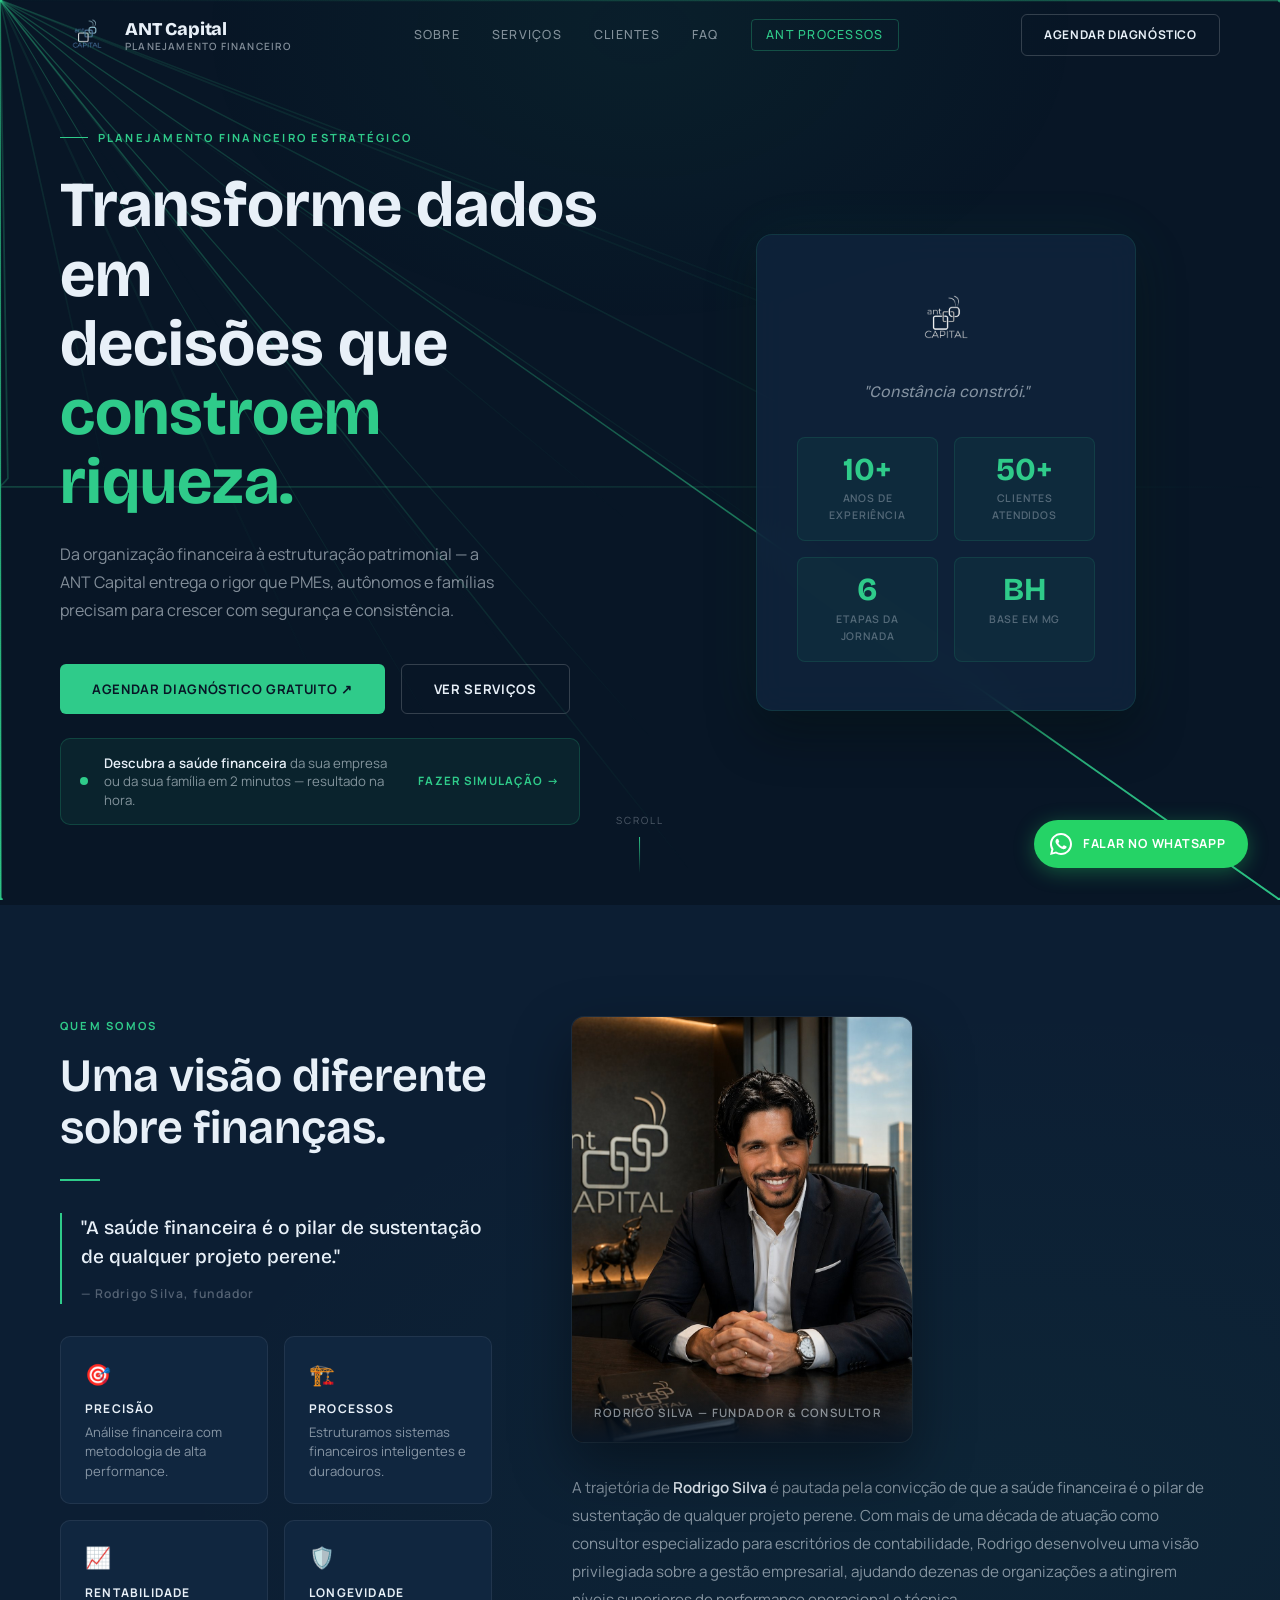
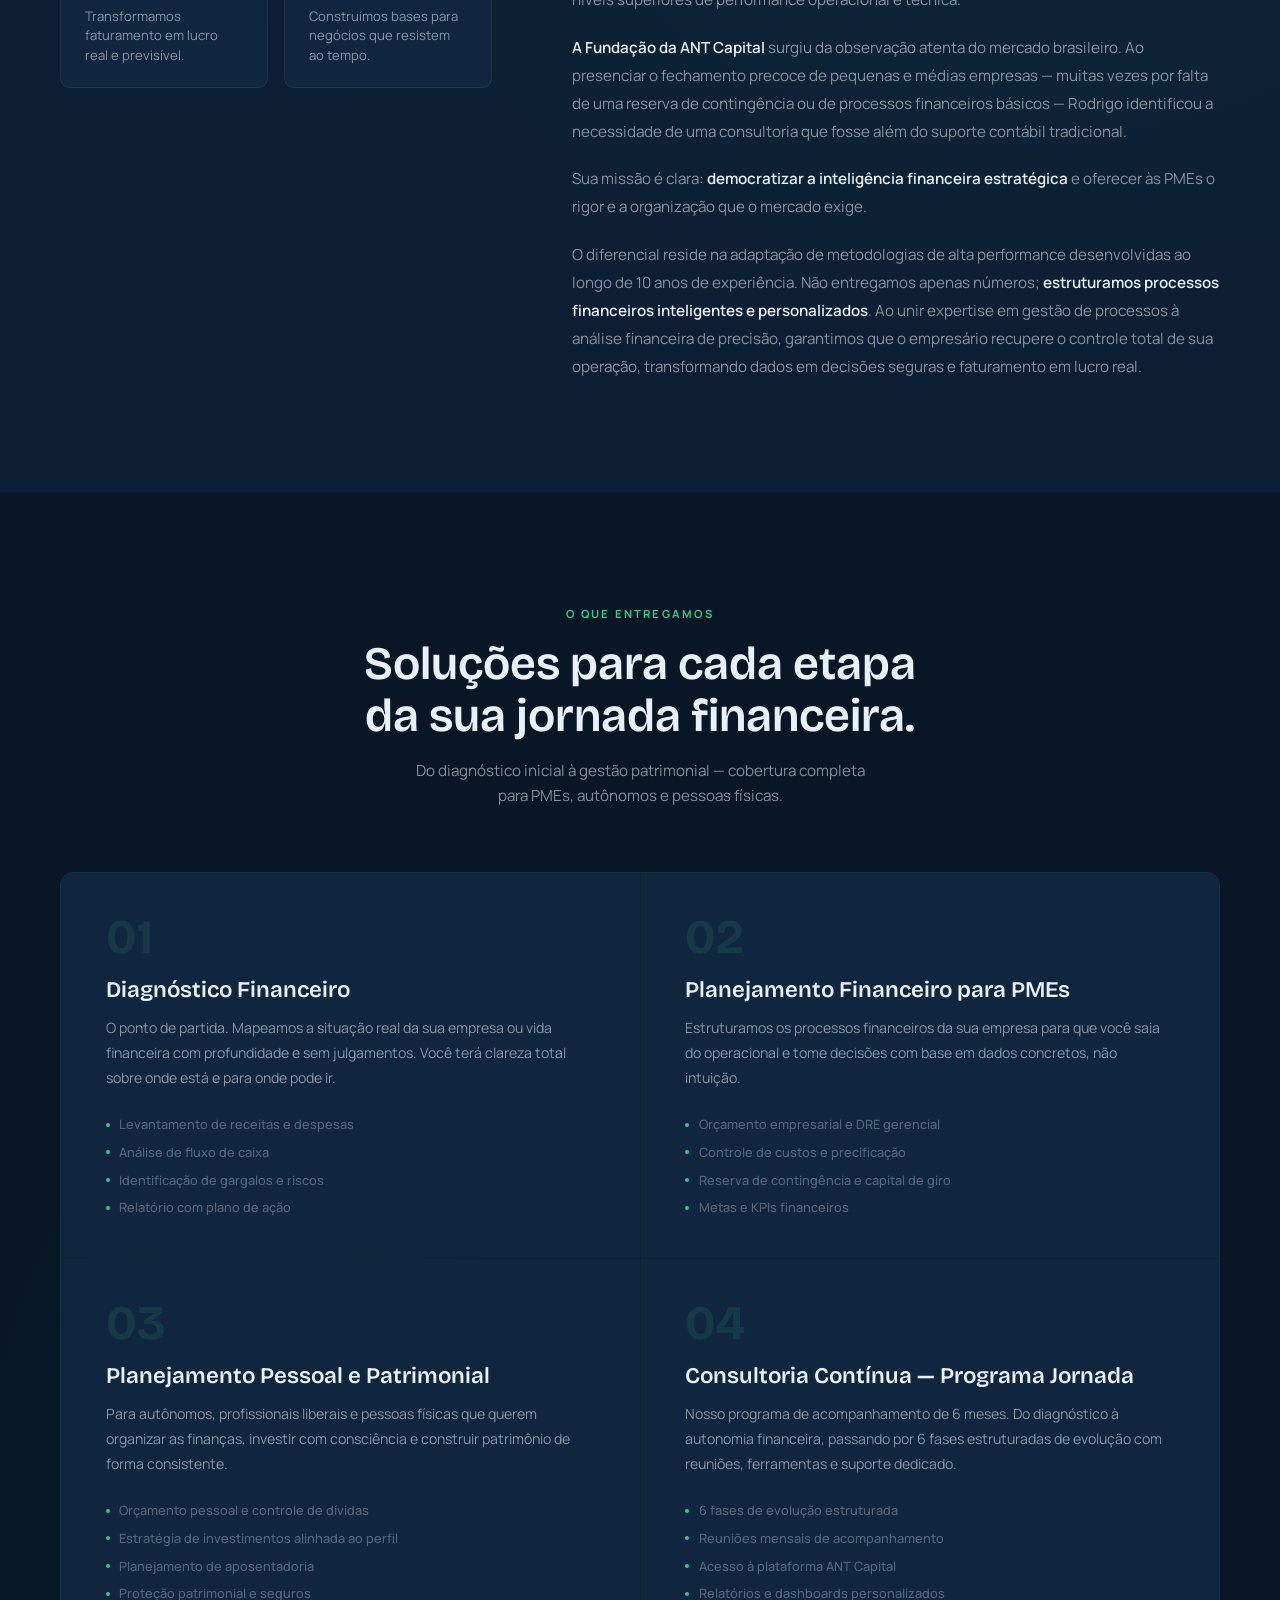
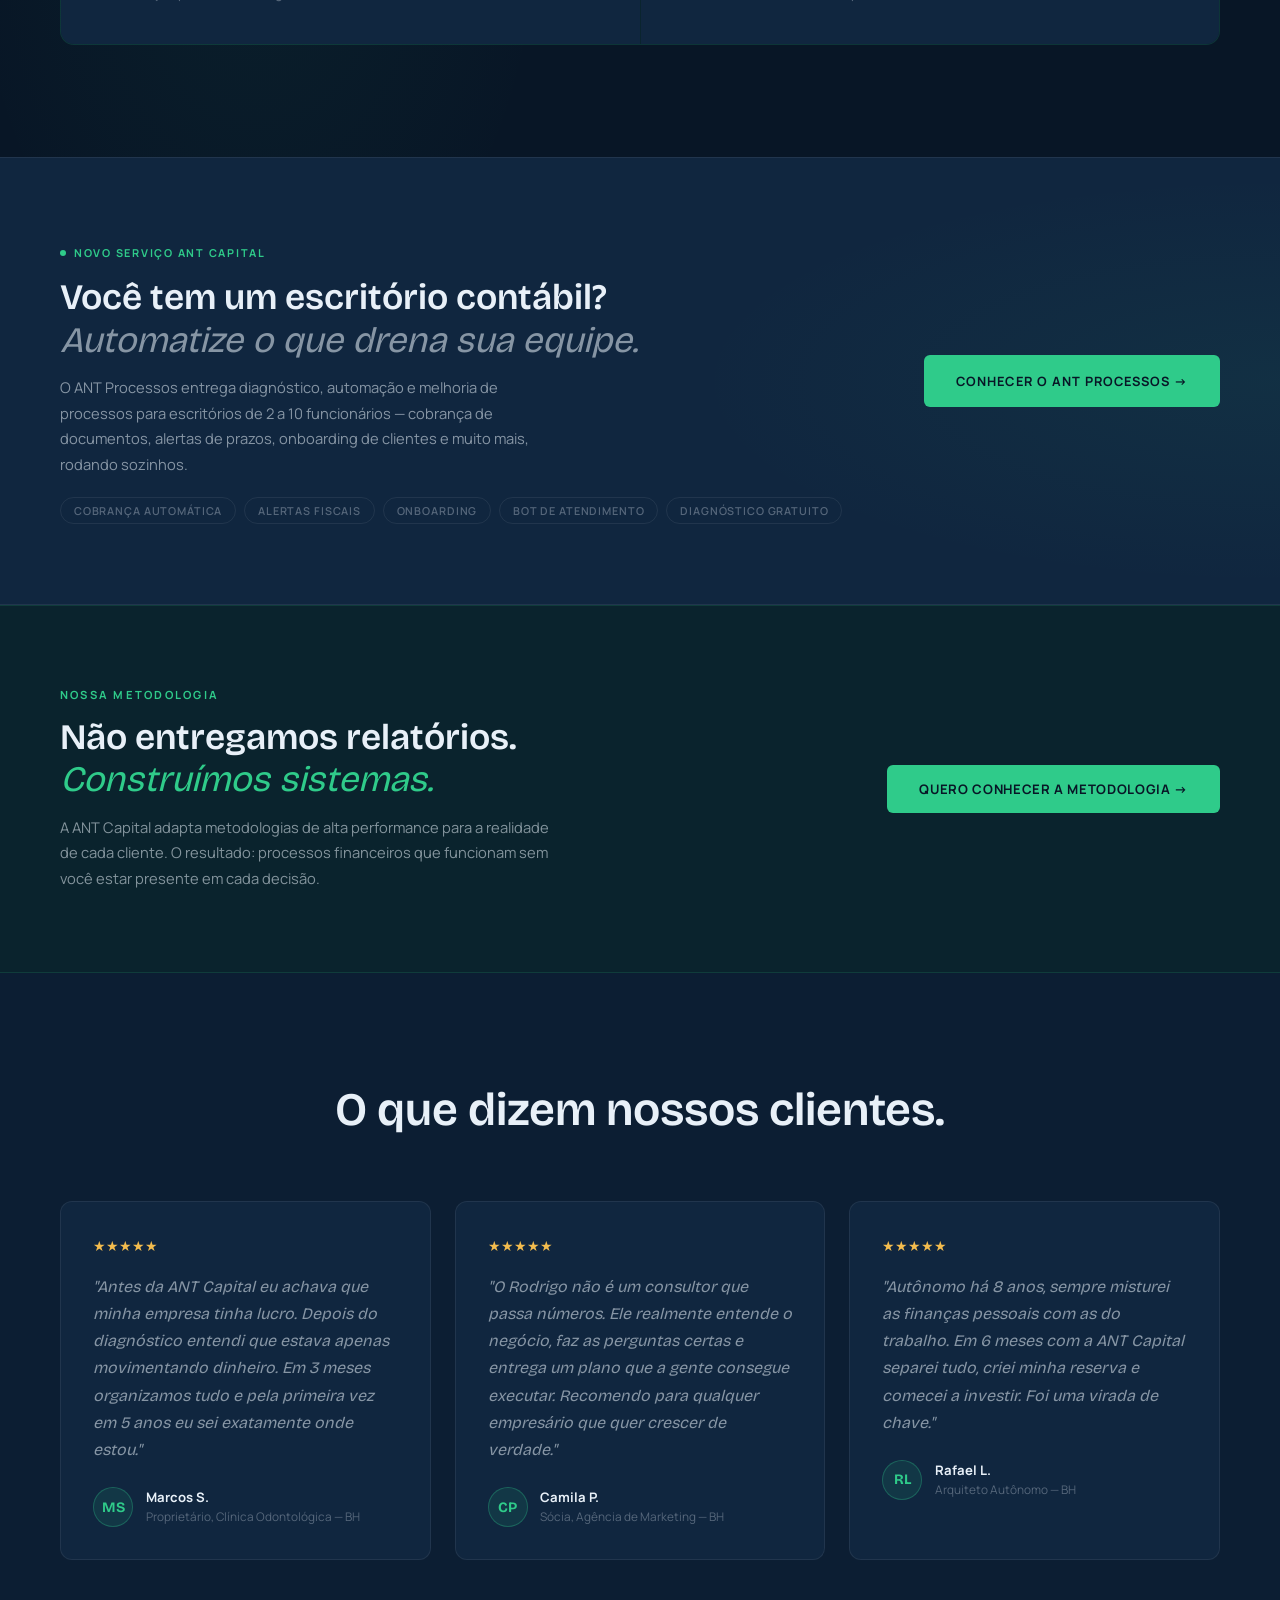
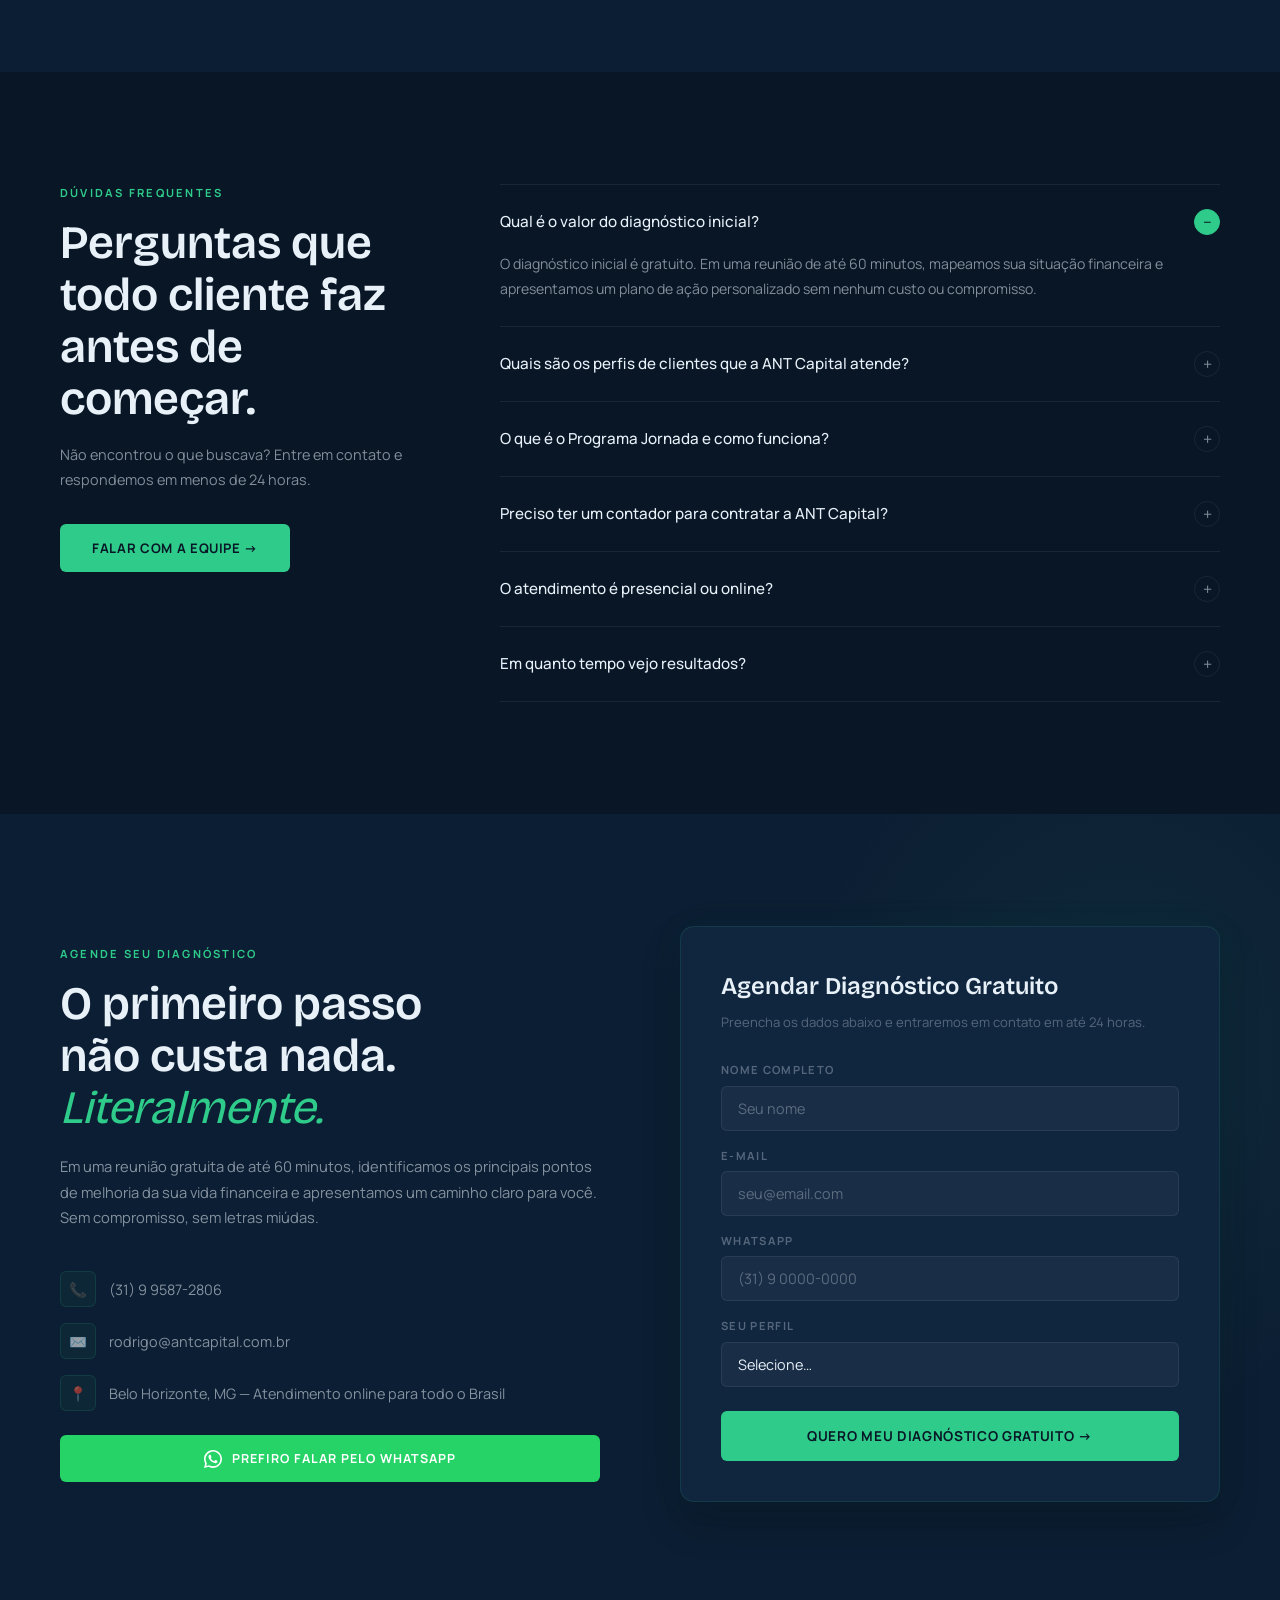
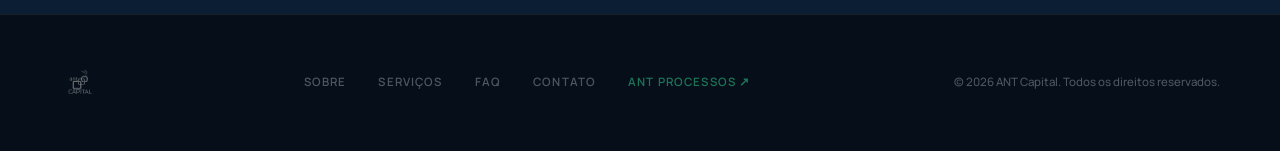
==== commit 4440241d: "Update index.html" ====
--- a/index.html
+++ b/index.html
@@ -1404,7 +1404,7 @@
         </div>
         <div class="contato-info-item">
           <div class="contato-info-icon">✉️</div>
-          <span>rodrigobrunosla@gmail.com</span>
+          <span>rodrigo@antcapital.com.br</span>
         </div>
         <div class="contato-info-item">
           <div class="contato-info-icon">📍</div>
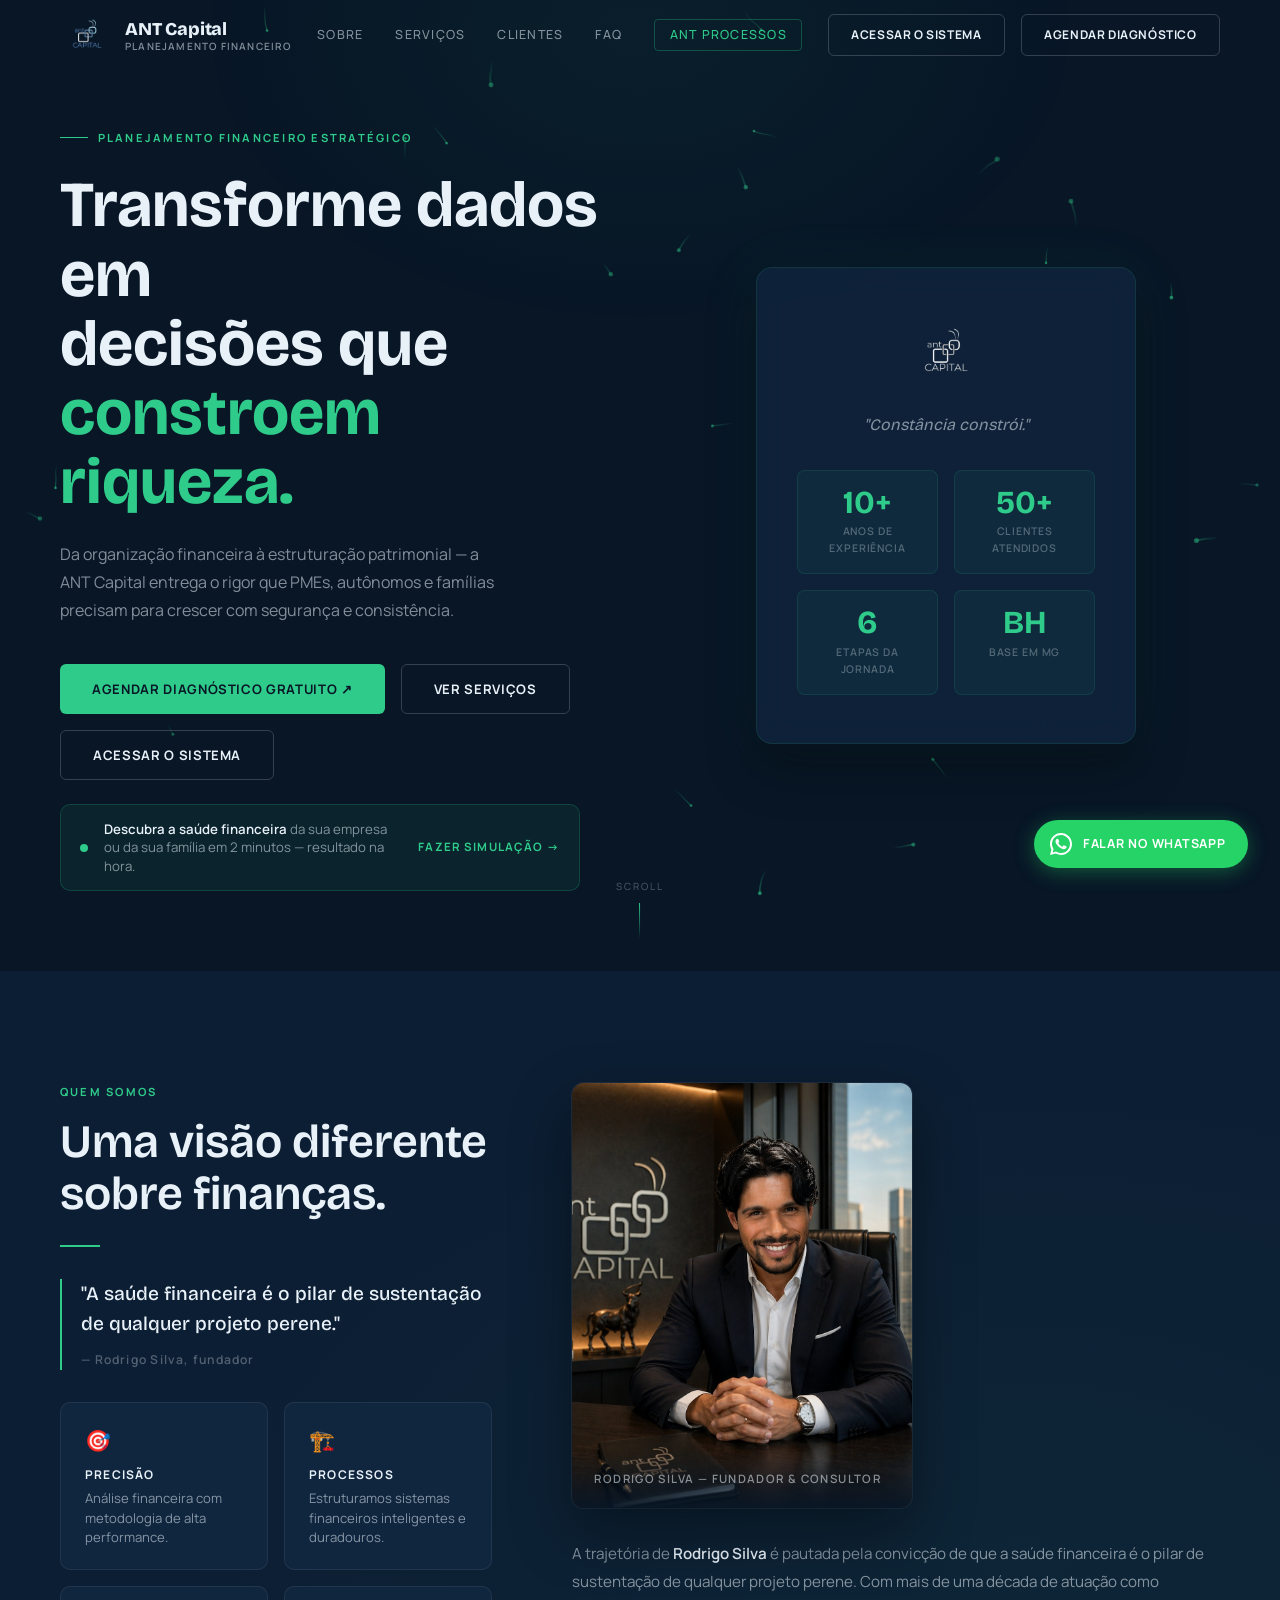
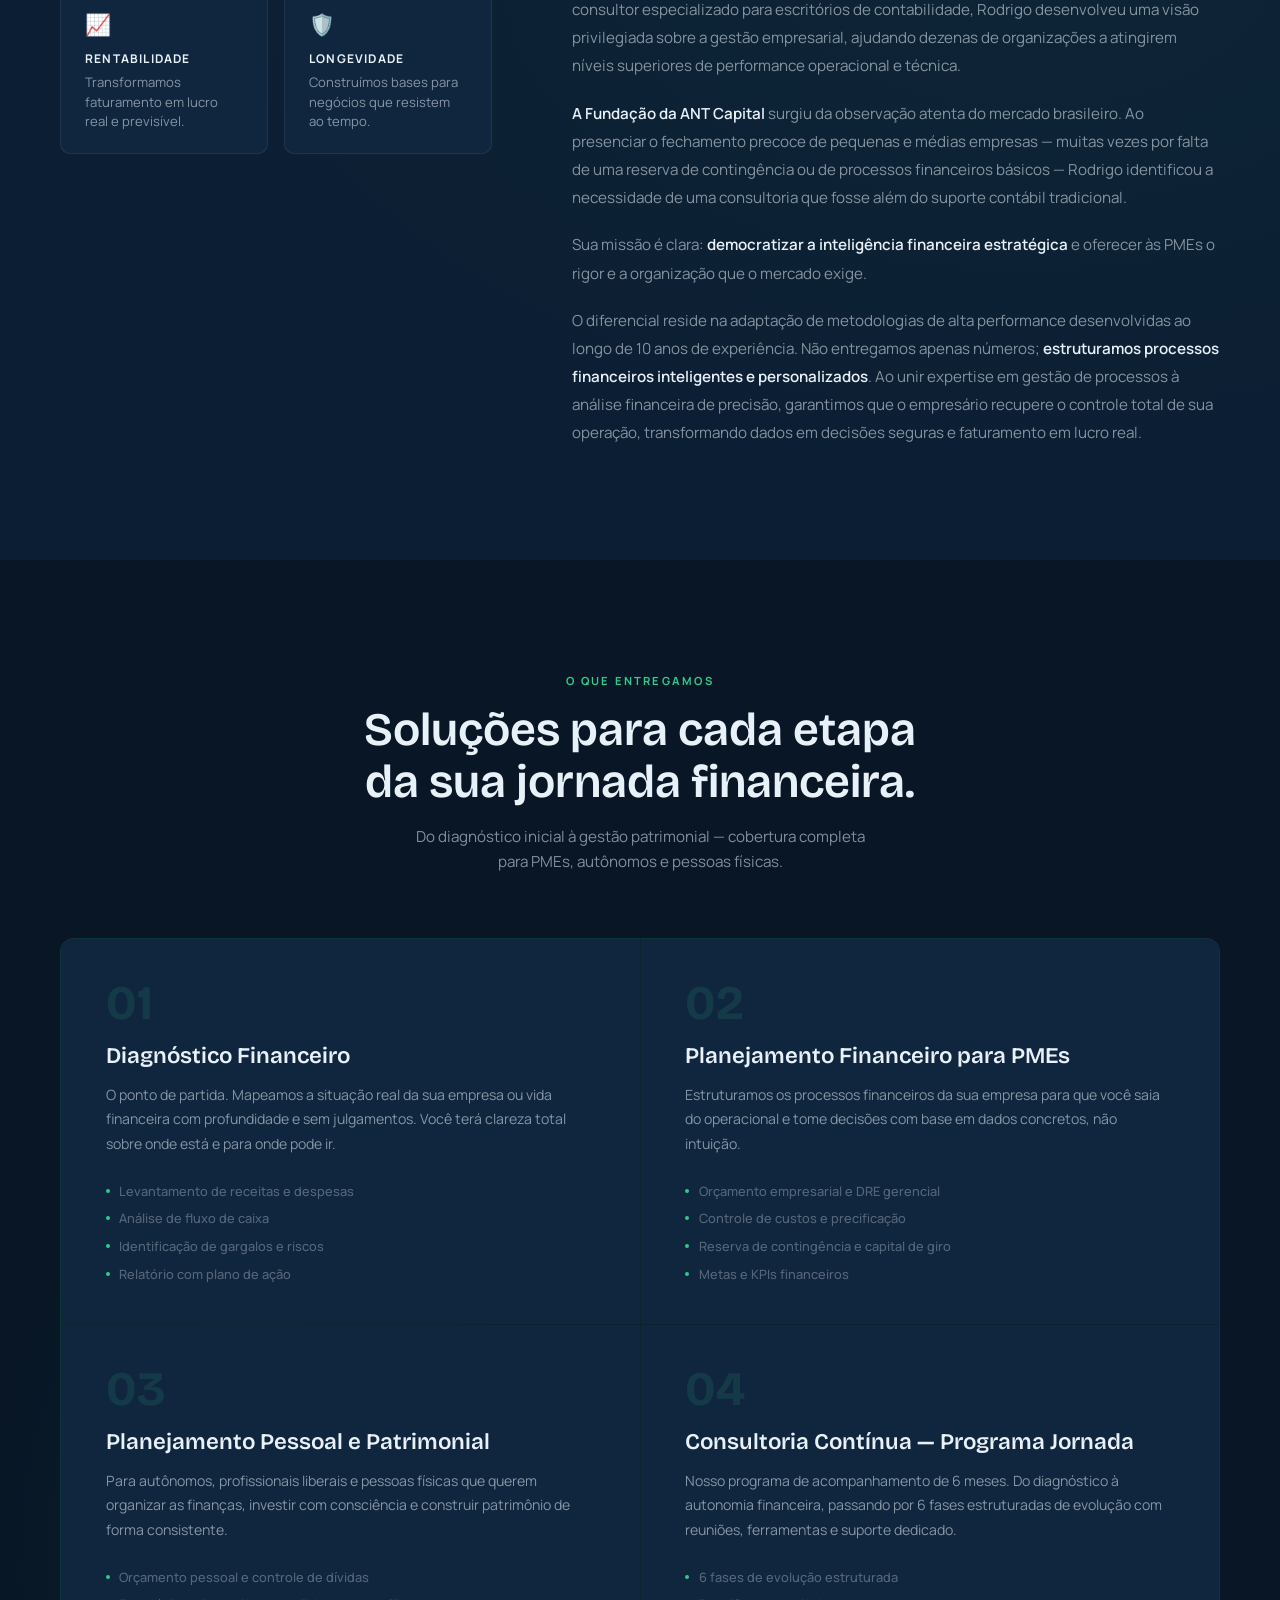
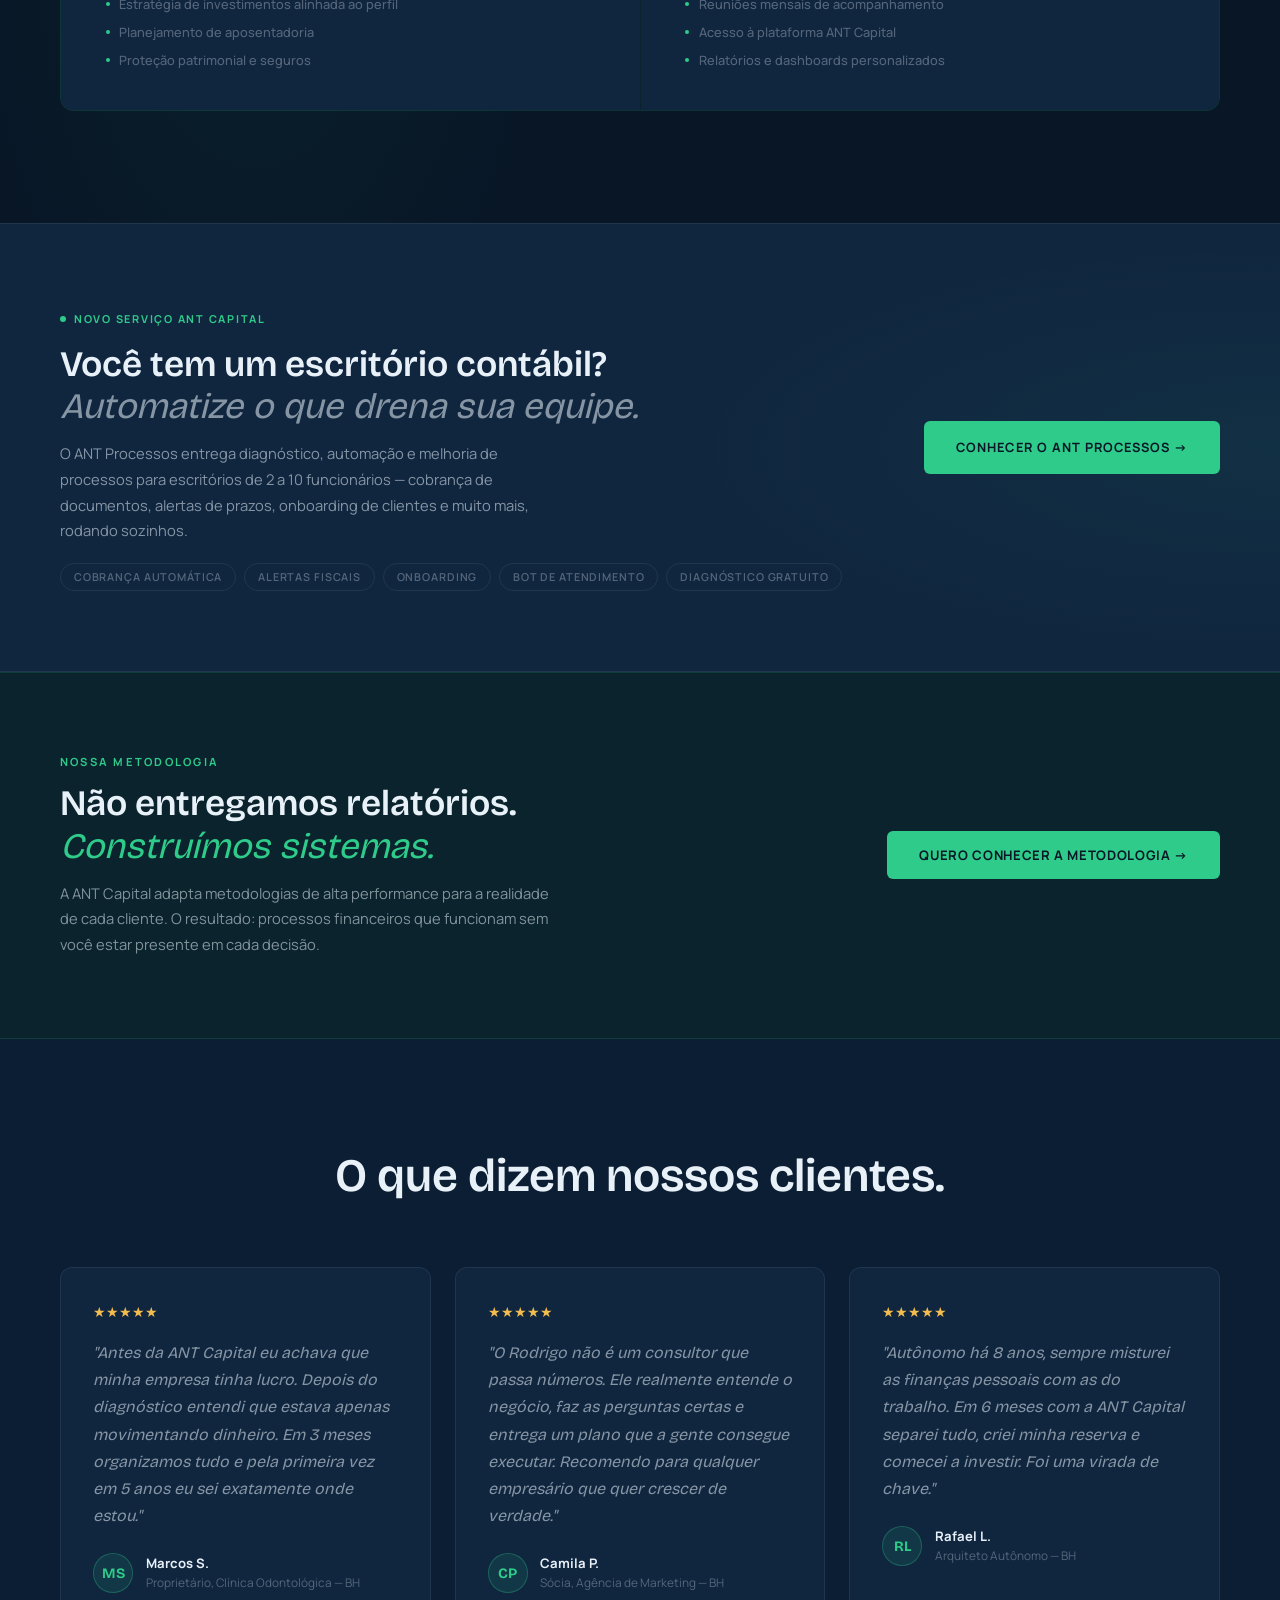
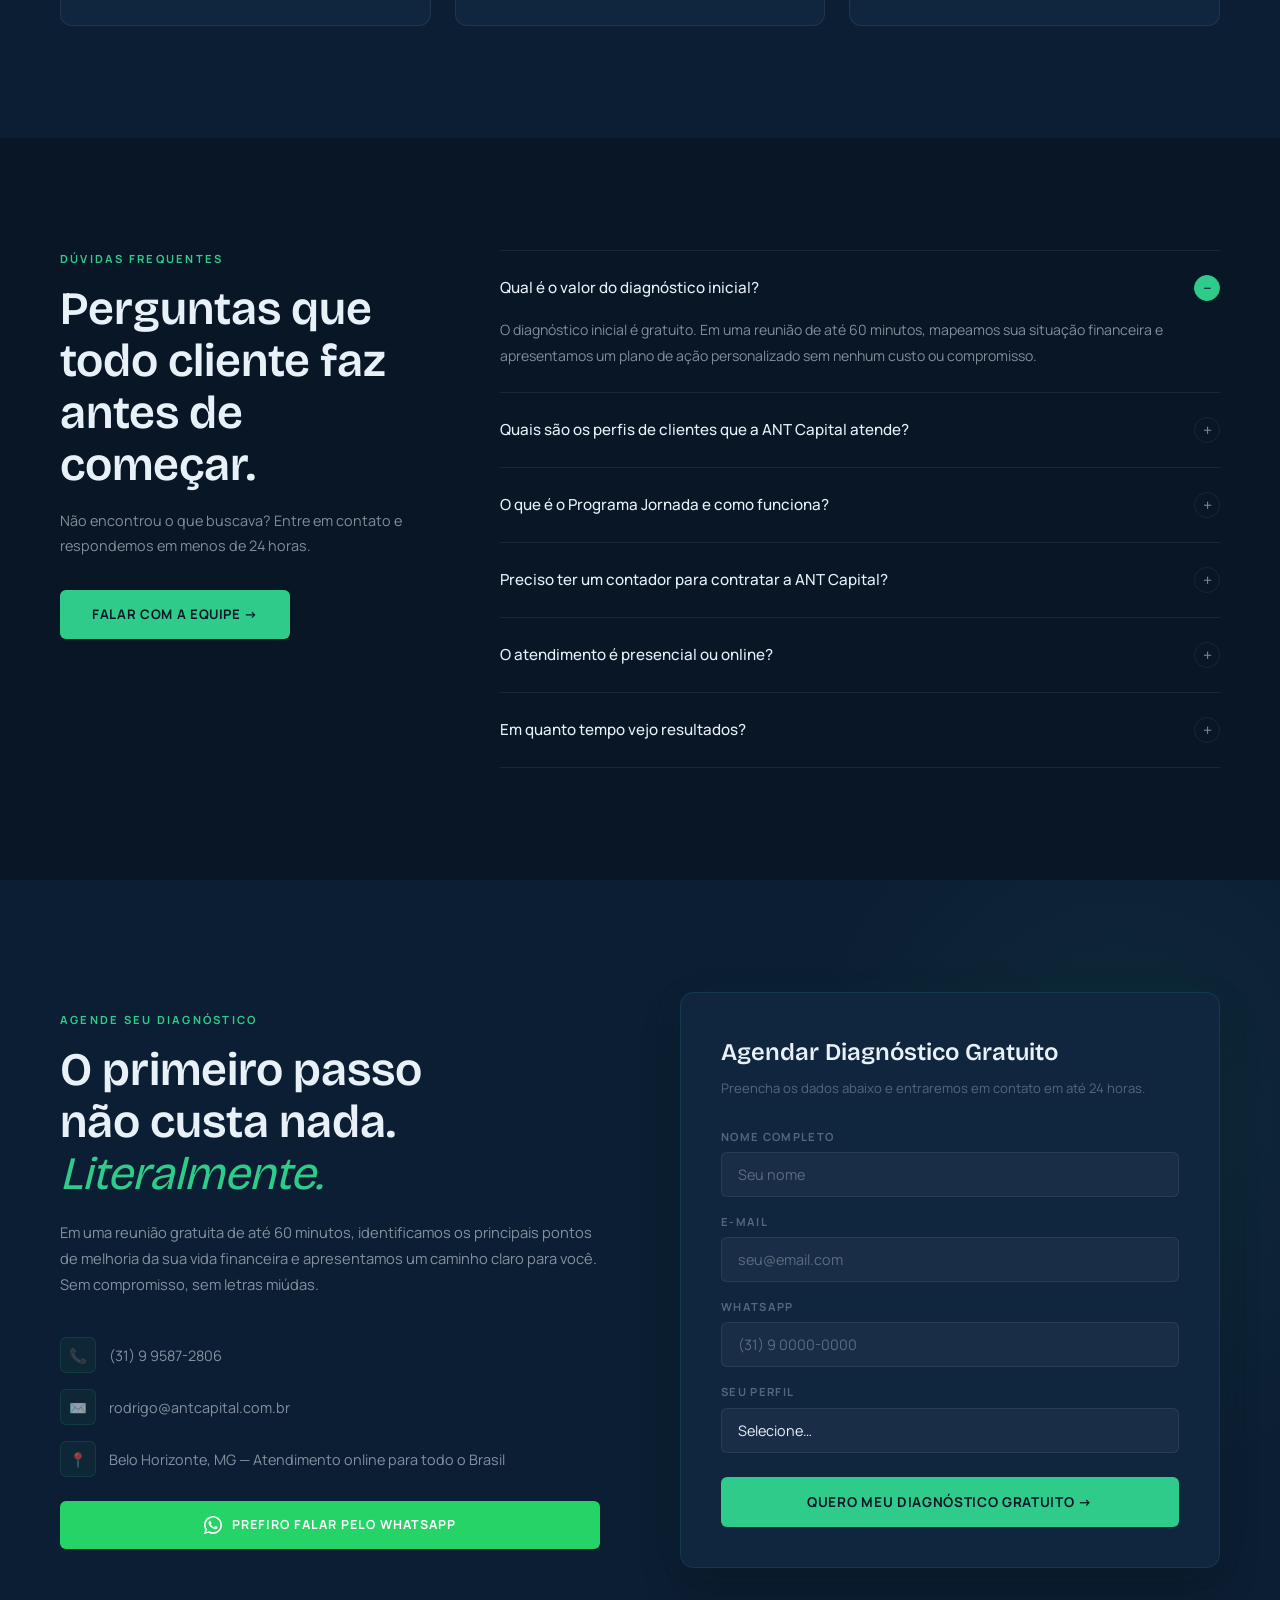
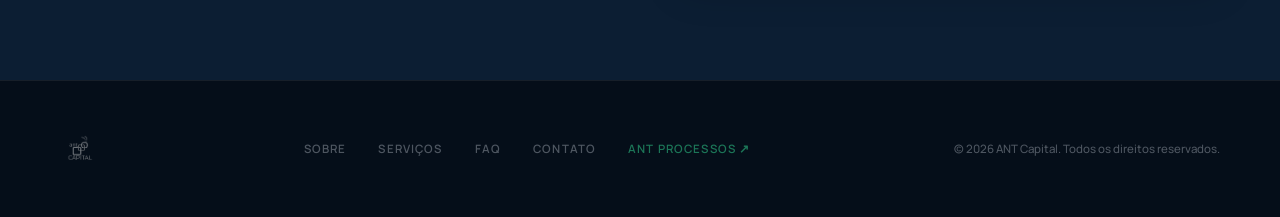
==== commit 2f5ec2a9: "Update index.html" ====
--- a/index.html
+++ b/index.html
@@ -1063,6 +1063,7 @@
       <a href="ant-processos.html" class="nav-processos">ANT Processos</a>
     </div>
     <div class="nav-cta">
+      <a href="https://app.antcapital.com.br" class="btn btn-outline" style="padding:0.65rem 1.4rem;font-size:0.75rem;">Acessar o Sistema</a>
       <a href="#contato" class="btn btn-outline" style="padding:0.65rem 1.4rem;font-size:0.75rem;">Agendar Diagnóstico</a>
     </div>
     <div class="hamburger" id="hamburger" aria-label="Menu">
@@ -1100,6 +1101,7 @@
       <div class="hero-actions">
         <a href="#contato" class="btn btn-primary">Agendar Diagnóstico Gratuito ↗</a>
         <a href="#servicos" class="btn btn-outline">Ver Serviços</a>
+        <a href="https://app.antcapital.com.br" class="btn btn-outline">Acessar o Sistema</a>
       </div>
       <div class="sim-banner">
         <span class="sim-banner-pulse" aria-hidden="true"></span>
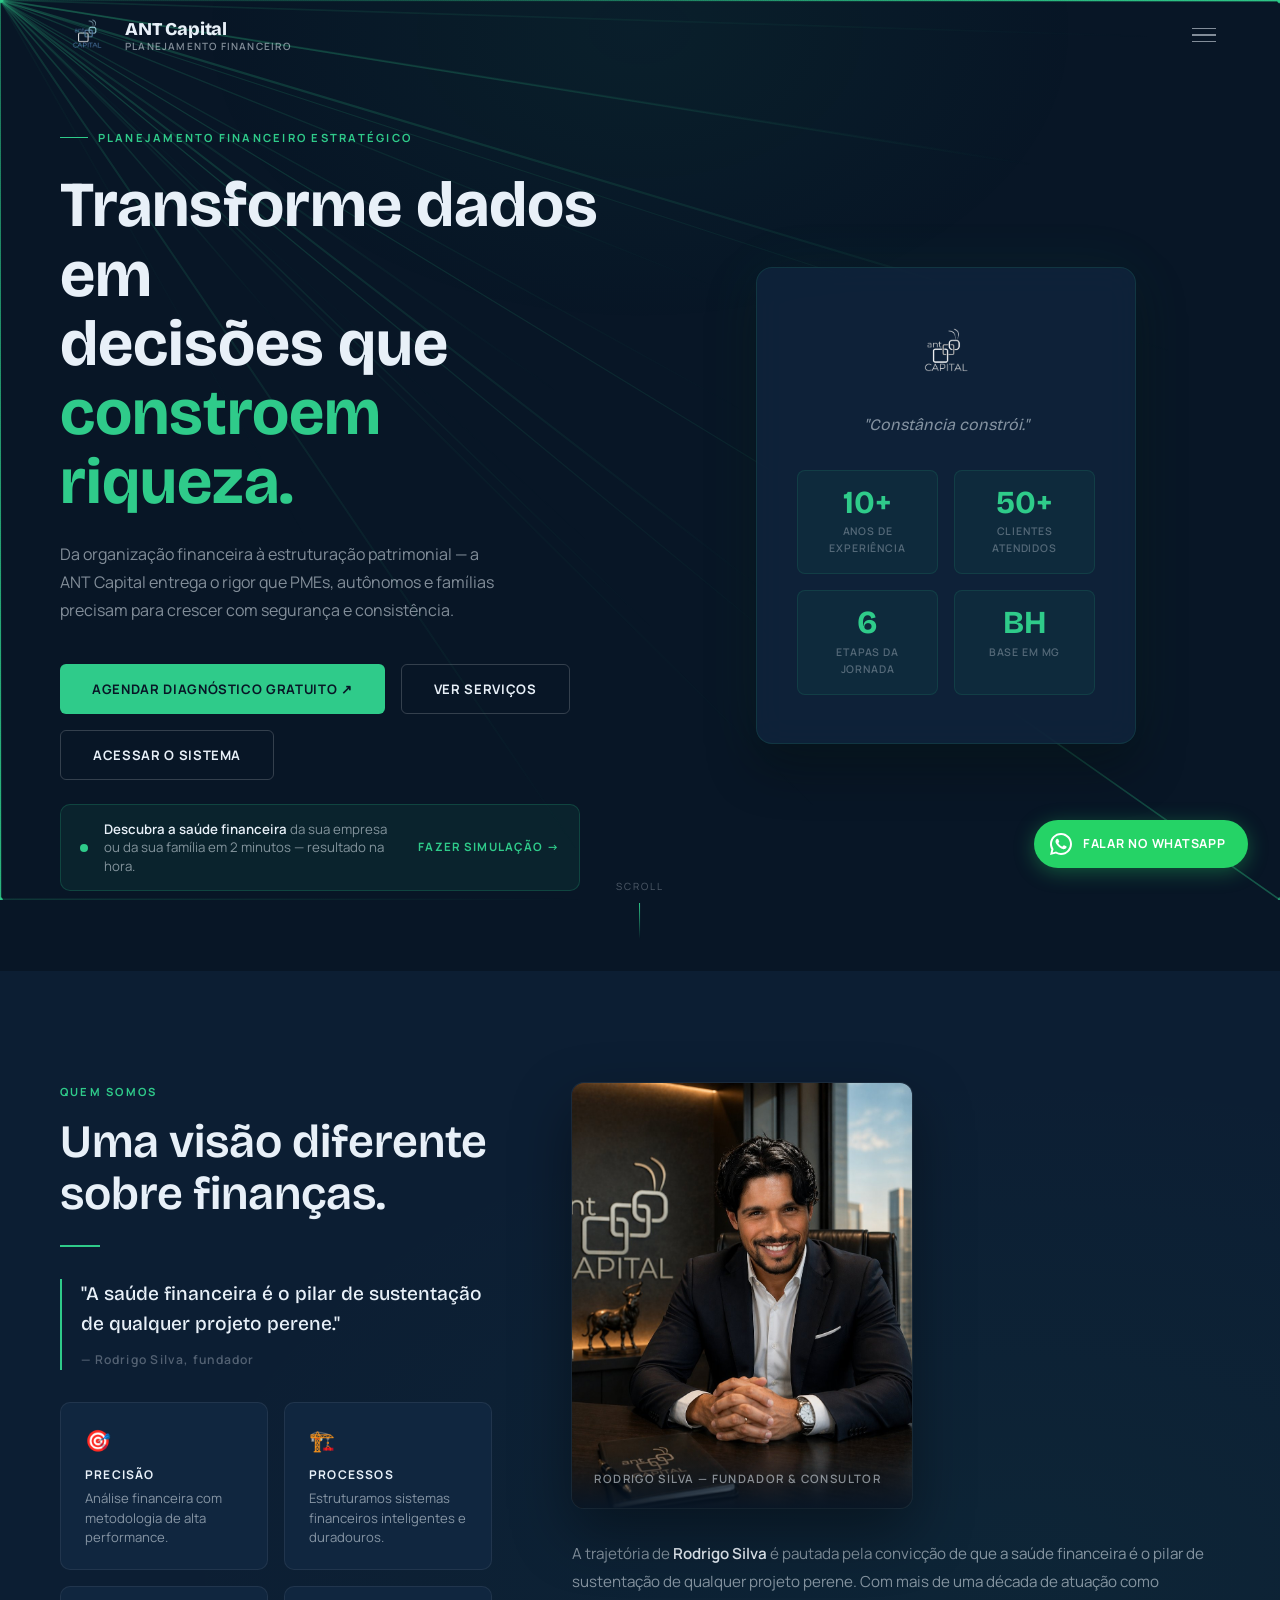
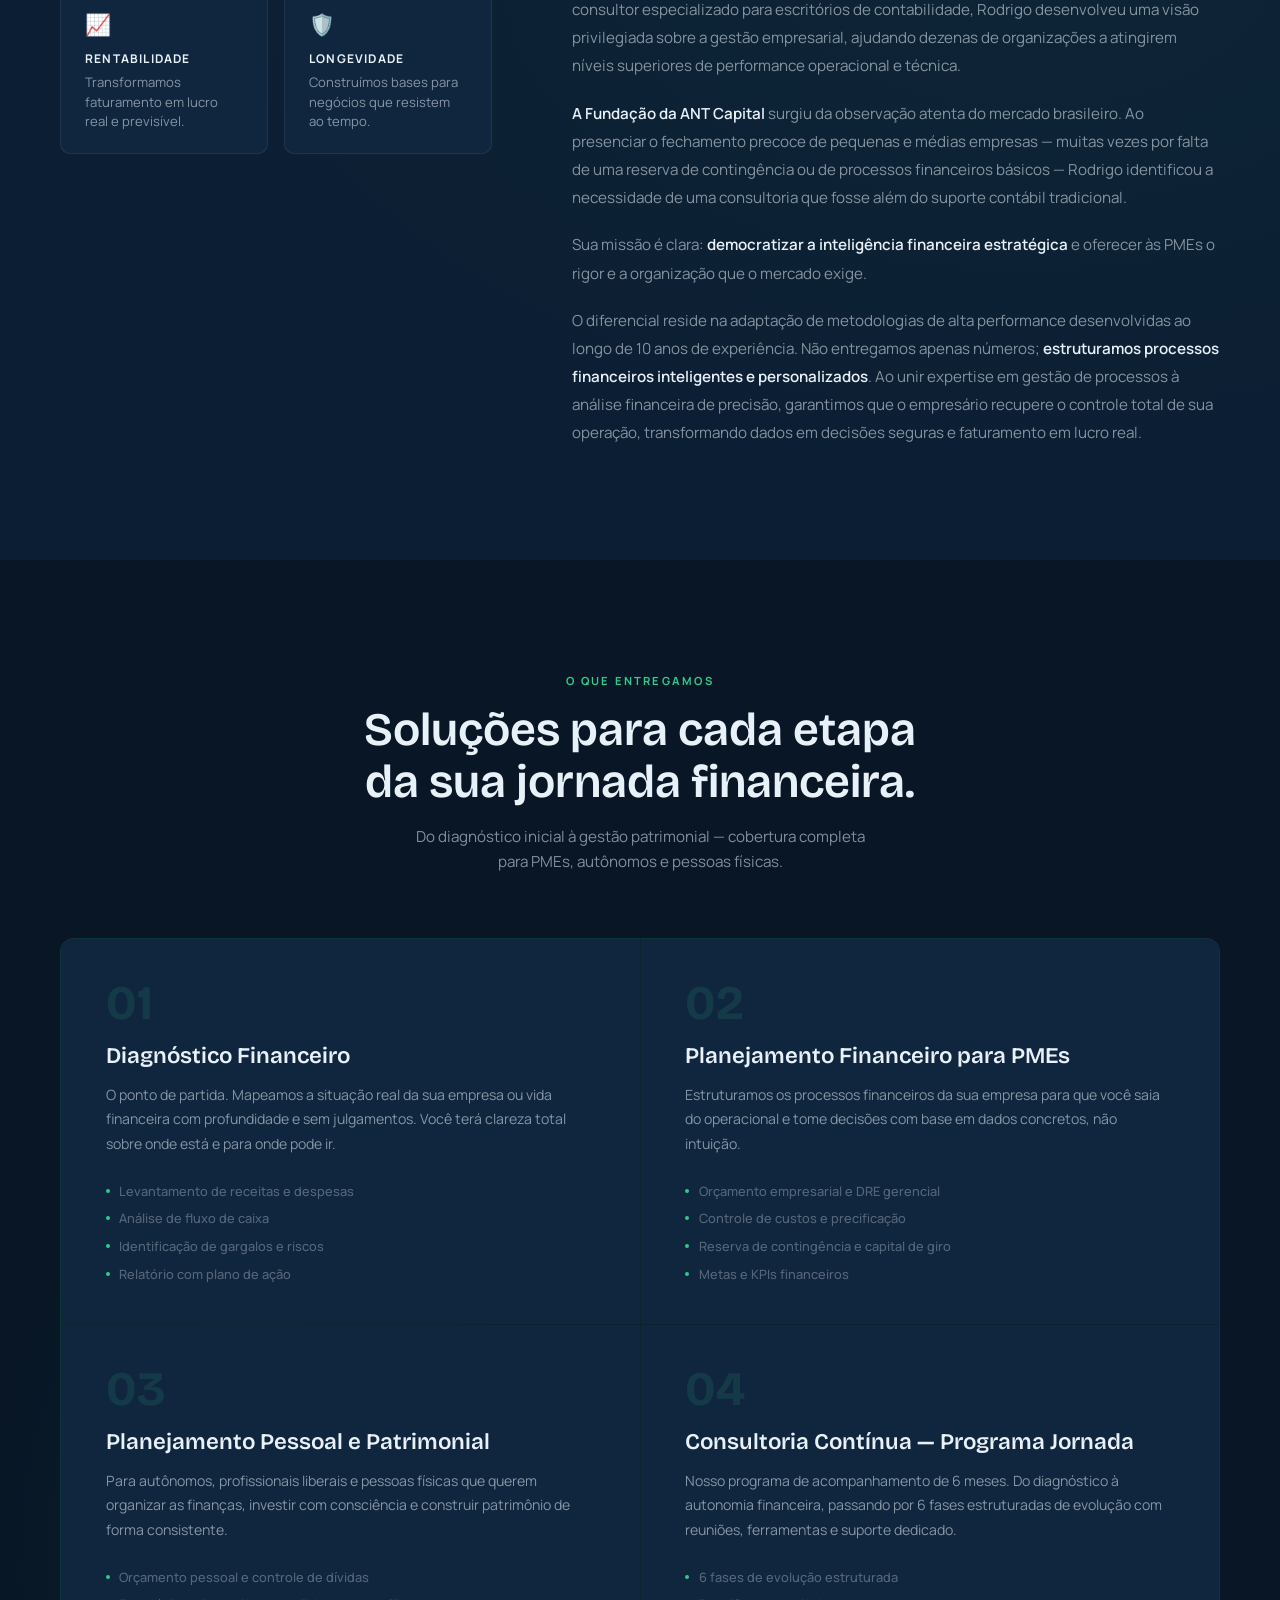
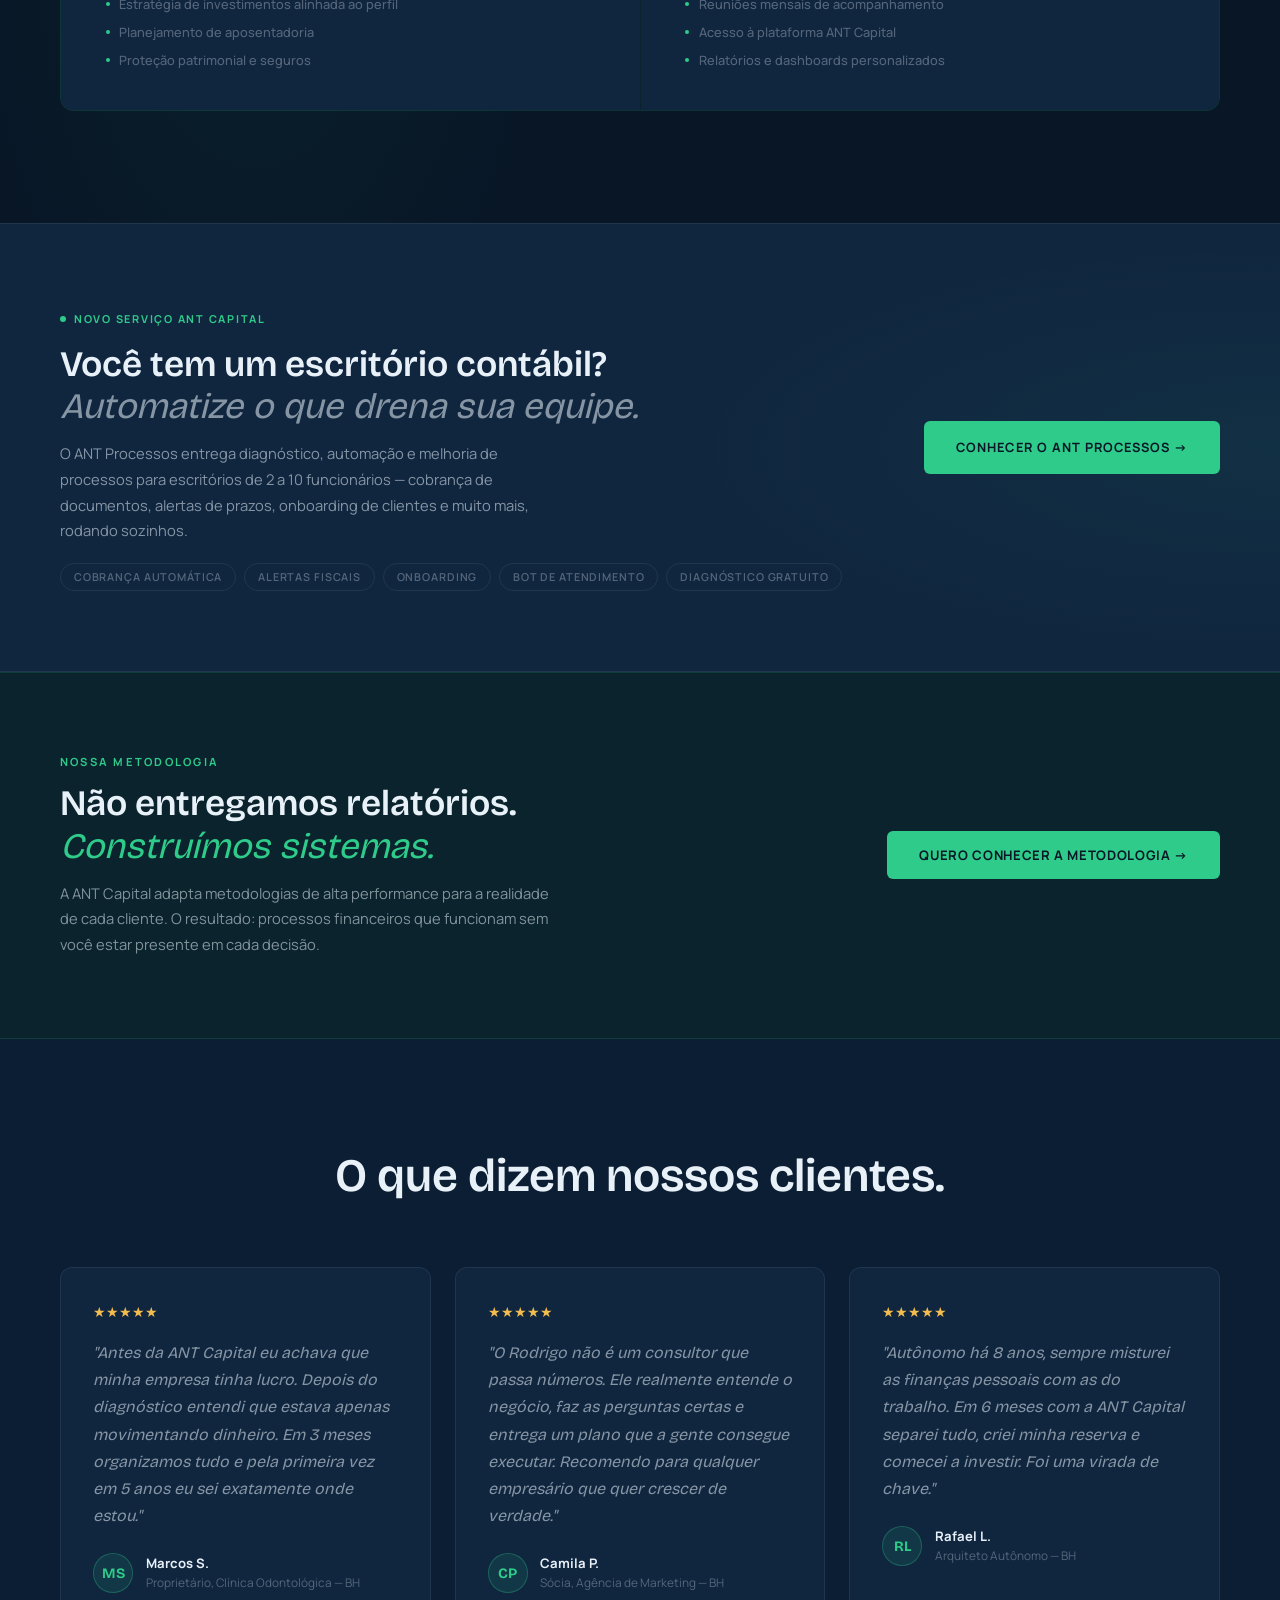
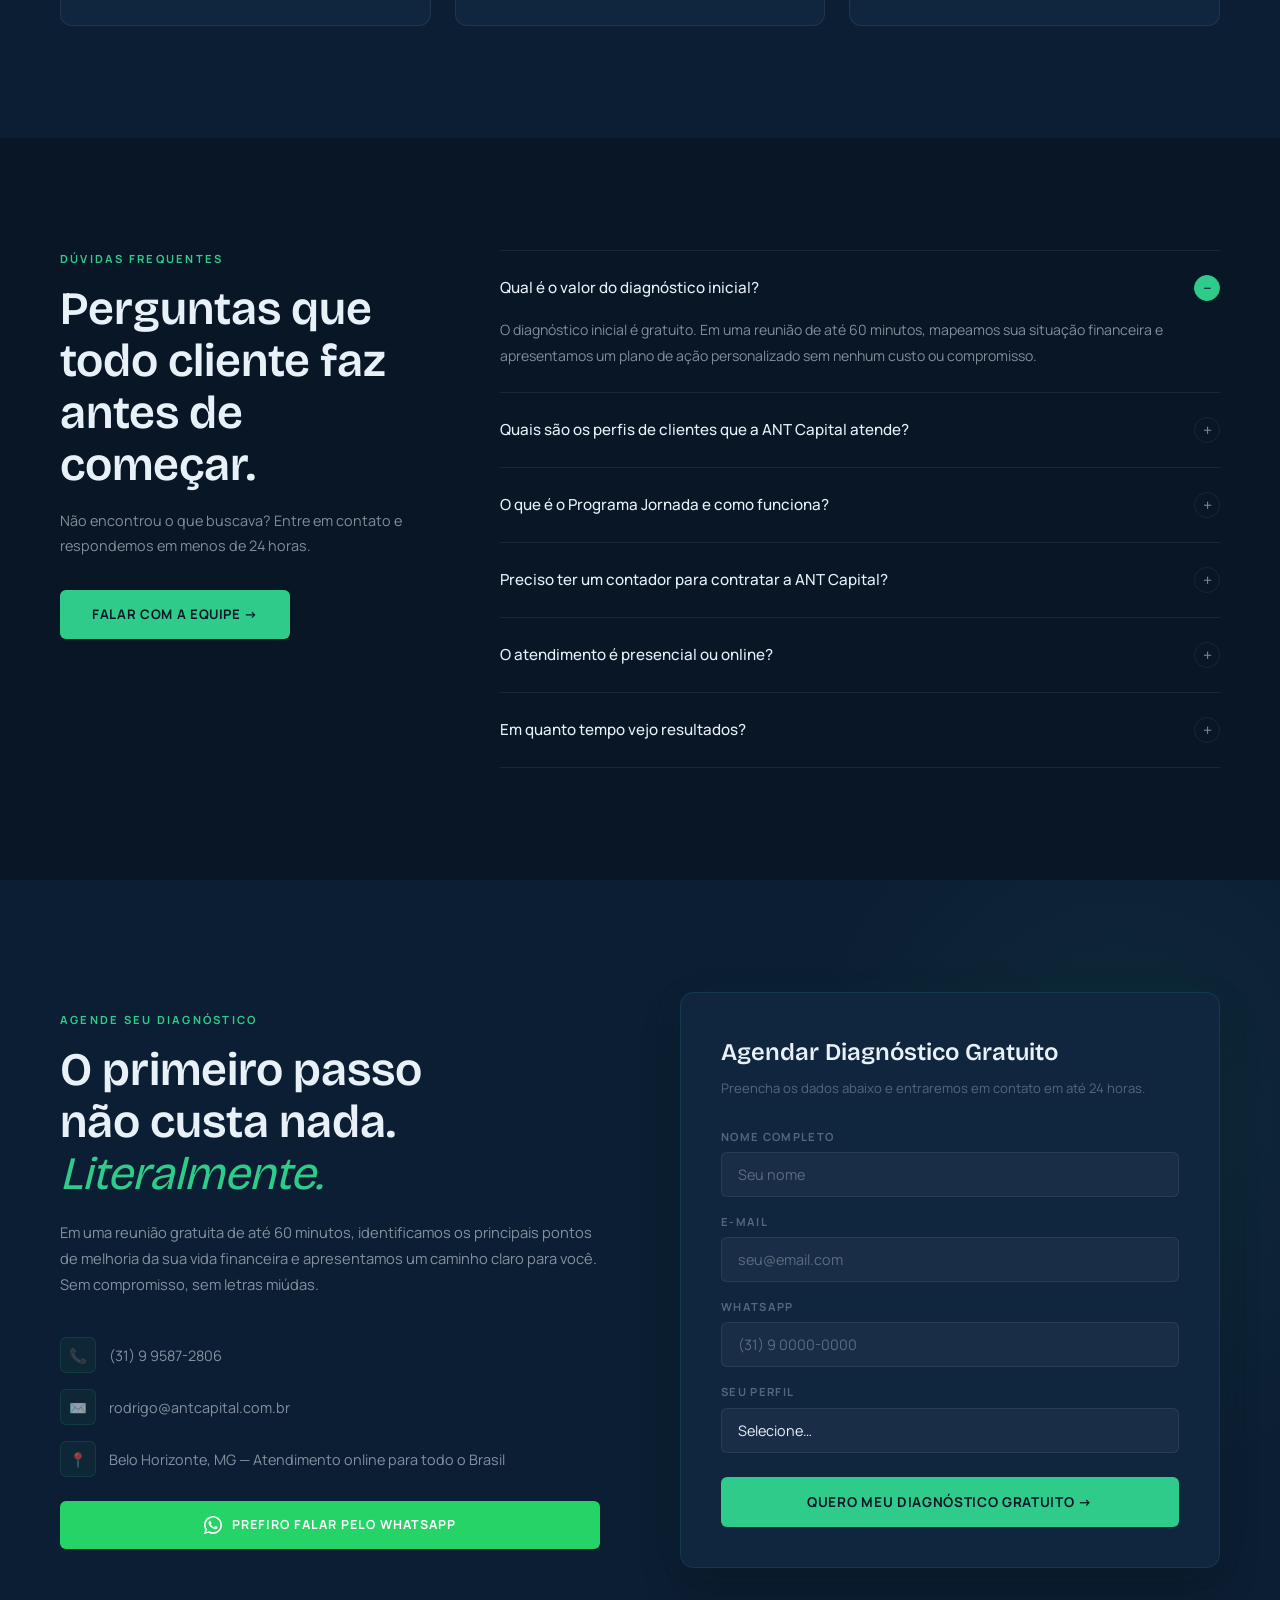
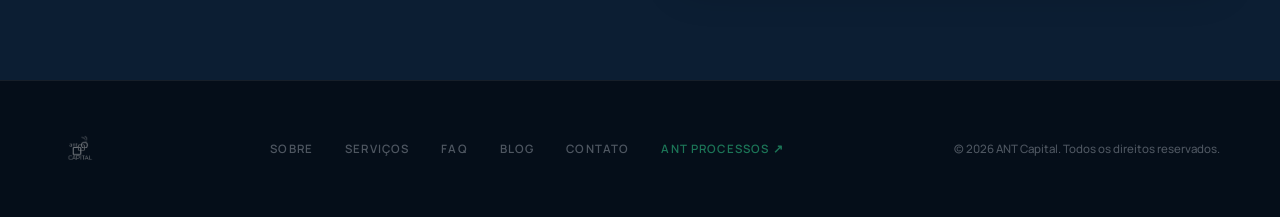
==== commit 9c672eba: "Add files via upload" ====
--- a/index.html
+++ b/index.html
@@ -43,7 +43,7 @@
         "logo": "https://www.antcapital.com.br/LOGO_AZUL_TRANSPARENTE.png",
         "image": "https://www.antcapital.com.br/rodrigo-silva.png",
         "telephone": "+55-31-99587-2806",
-        "email": "rodrigobrunosla@gmail.com",
+        "email": "rodrigo@antcapital.com.br",
         "founder": {
           "@type": "Person",
           "name": "Rodrigo Silva",
@@ -223,9 +223,9 @@
     .nav-logo { display: flex; align-items: center; gap: 11px; text-decoration: none; }
     .nav-logo img { height: 54px; width: auto; }
     .nav-logo-mark { width: 54px; height: 54px; border-radius: 0; background: none; display: grid; place-items: center; flex-shrink: 0; }
-    .nav-logo-text { font-family: var(--ff-display); font-weight: 800; font-size: 18px; letter-spacing: -.01em; color: var(--text); line-height: 1; }
+    .nav-logo-text { white-space: nowrap; font-family: var(--ff-display); font-weight: 800; font-size: 18px; letter-spacing: -.01em; color: var(--text); line-height: 1; }
     .nav-logo-text small { display: block; font-family: var(--ff-body); font-weight: 600; font-size: 10px; letter-spacing: .12em; text-transform: uppercase; color: var(--text2); margin-top: 3px; }
-    .nav-links { display: flex; align-items: center; gap: 2rem; }
+    .nav-links { display: flex; align-items: center; gap: 1.3rem; }
     .nav-links a {
       font-family: var(--ff-body);
       font-size: 0.78rem;
@@ -248,6 +248,12 @@
       border-color: var(--green);
     }
     .nav-cta { display: flex; align-items: center; gap: 1rem; }
+    .nav-cta .btn { white-space: nowrap; }
+    .nav-links a { white-space: nowrap; }
+    @media (max-width: 1280px) {
+      .nav-links, .nav-cta { display: none !important; }
+      .hamburger { display: flex !important; }
+    }
     .hamburger {
       display: none;
       flex-direction: column;
@@ -271,7 +277,7 @@
       flex-direction: column;
       align-items: center;
       justify-content: center;
-      gap: 2rem;
+      gap: 1.4rem;
     }
     .mobile-menu.open { display: flex; }
     .mobile-menu a {
@@ -280,6 +286,13 @@
       color: var(--text);
       font-weight: 500;
     }
+    .mobile-menu a.btn {
+      font-family: var(--ff-body);
+      font-size: 0.85rem;
+      font-weight: 700;
+      color: inherit;
+    }
+    .mobile-menu a.btn-primary { color: #081626; }
     .mobile-menu a.mob-processos {
       font-size: 1.1rem;
       color: var(--green);
@@ -1060,11 +1073,12 @@
       <a href="#servicos">Serviços</a>
       <a href="#depoimentos">Clientes</a>
       <a href="#faq">FAQ</a>
+      <a href="/blog/">Blog</a>
       <a href="ant-processos.html" class="nav-processos">ANT Processos</a>
     </div>
     <div class="nav-cta">
       <a href="https://app.antcapital.com.br" class="btn btn-outline" style="padding:0.65rem 1.4rem;font-size:0.75rem;">Acessar o Sistema</a>
-      <a href="#contato" class="btn btn-outline" style="padding:0.65rem 1.4rem;font-size:0.75rem;">Agendar Diagnóstico</a>
+      <a href="#contato" class="btn btn-primary" style="padding:0.65rem 1.4rem;font-size:0.75rem;">Agendar Diagnóstico</a>
     </div>
     <div class="hamburger" id="hamburger" aria-label="Menu">
       <span></span><span></span><span></span>
@@ -1078,7 +1092,9 @@
   <a href="#servicos" class="mob-link">Serviços</a>
   <a href="#depoimentos" class="mob-link">Clientes</a>
   <a href="#faq" class="mob-link">FAQ</a>
+  <a href="/blog/" class="mob-link">Blog</a>
   <a href="ant-processos.html" class="mob-processos mob-link">ANT Processos ↗</a>
+  <a href="https://app.antcapital.com.br" class="btn btn-outline mob-link">Acessar o Sistema</a>
   <a href="#contato" class="btn btn-primary mob-link">Agendar Diagnóstico</a>
 </div>
 
@@ -1471,6 +1487,7 @@
       <a href="#sobre">Sobre</a>
       <a href="#servicos">Serviços</a>
       <a href="#faq">FAQ</a>
+      <a href="/blog/">Blog</a>
       <a href="#contato">Contato</a>
       <a href="ant-processos.html" class="rodape-processos">ANT Processos ↗</a>
     </div>
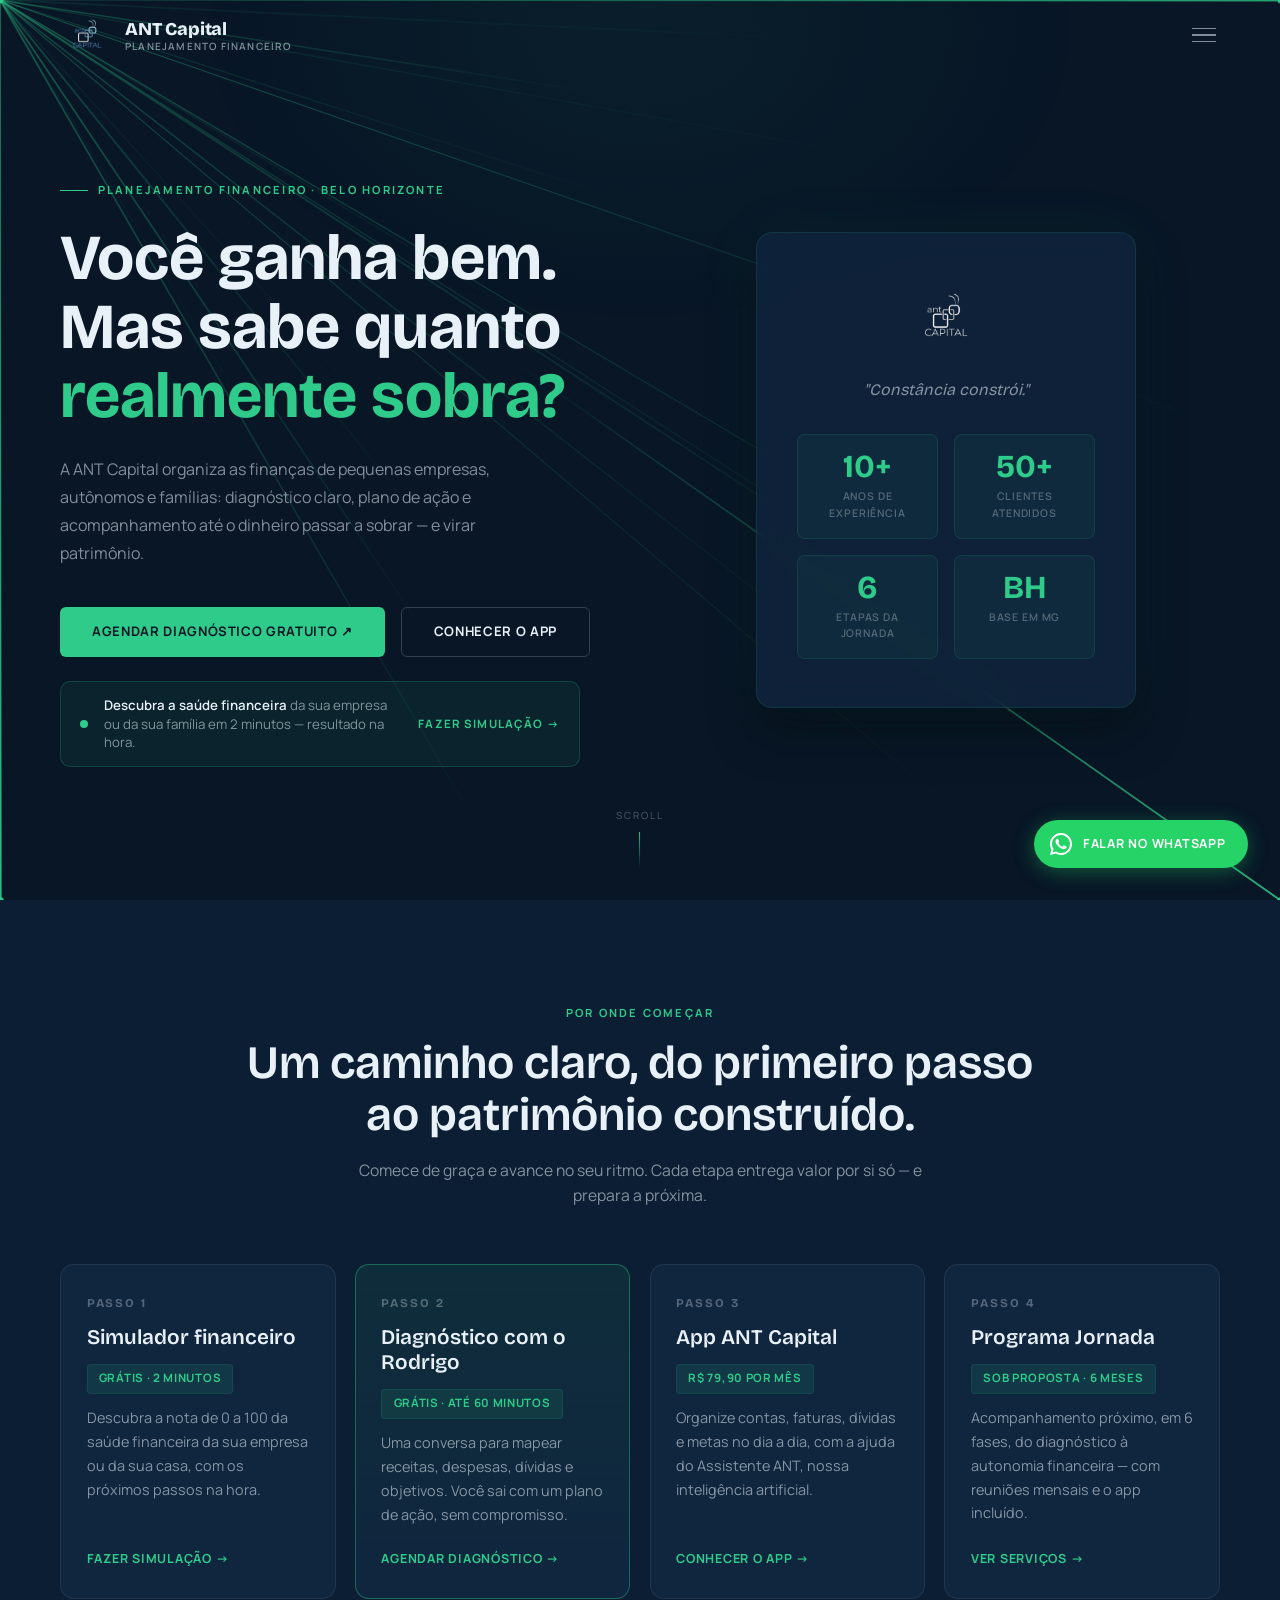
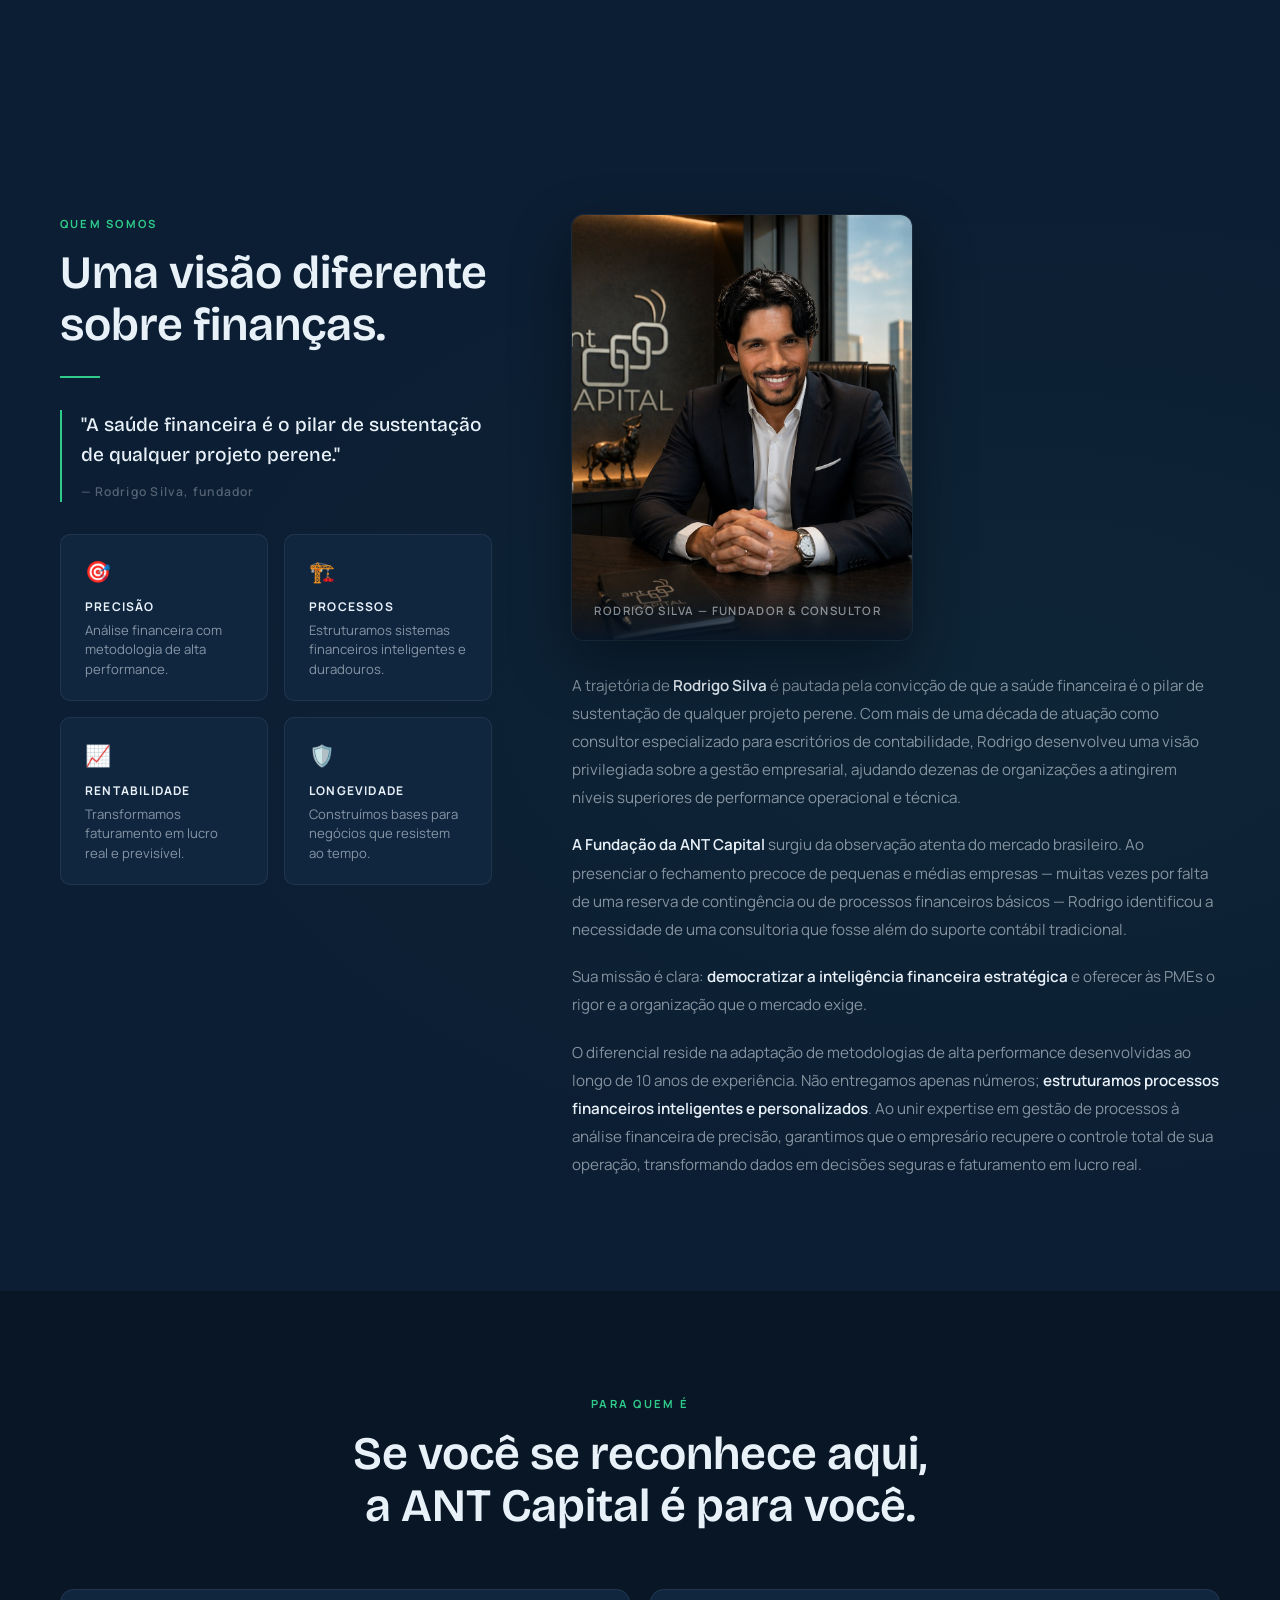
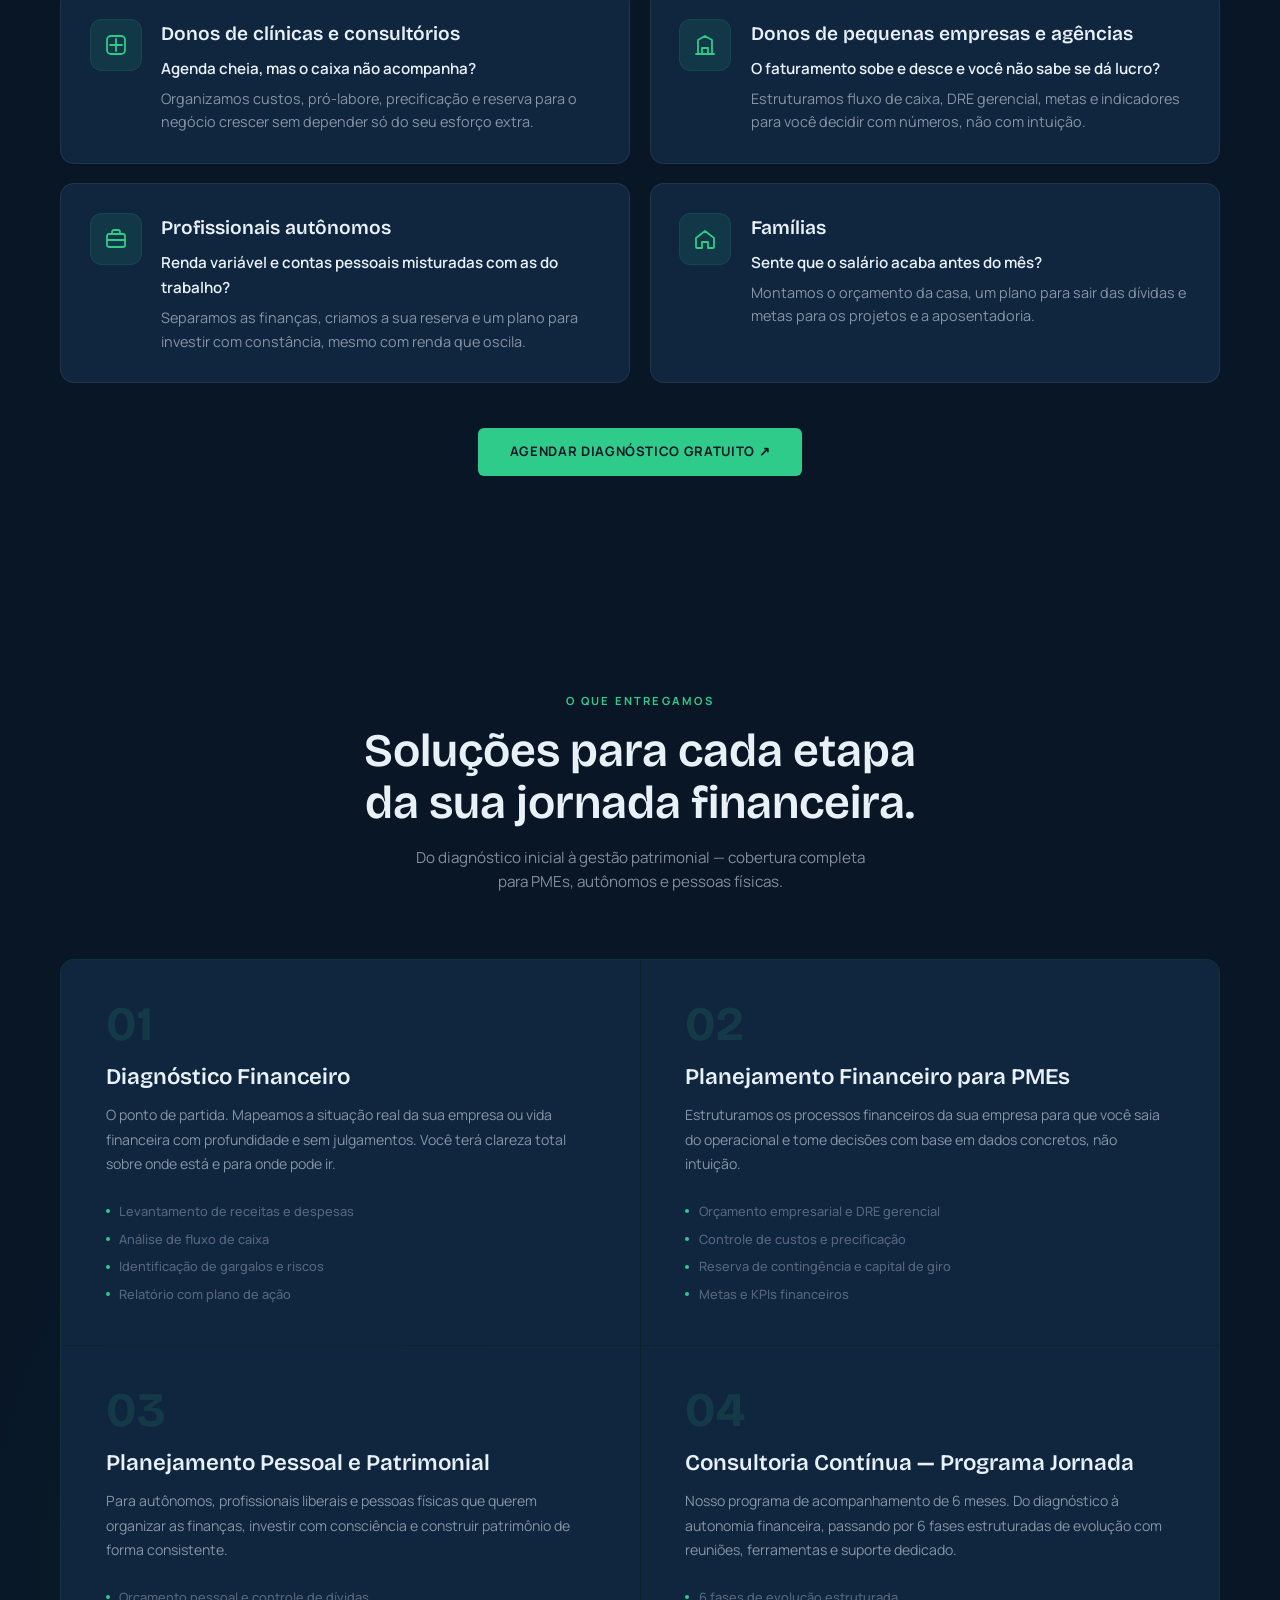
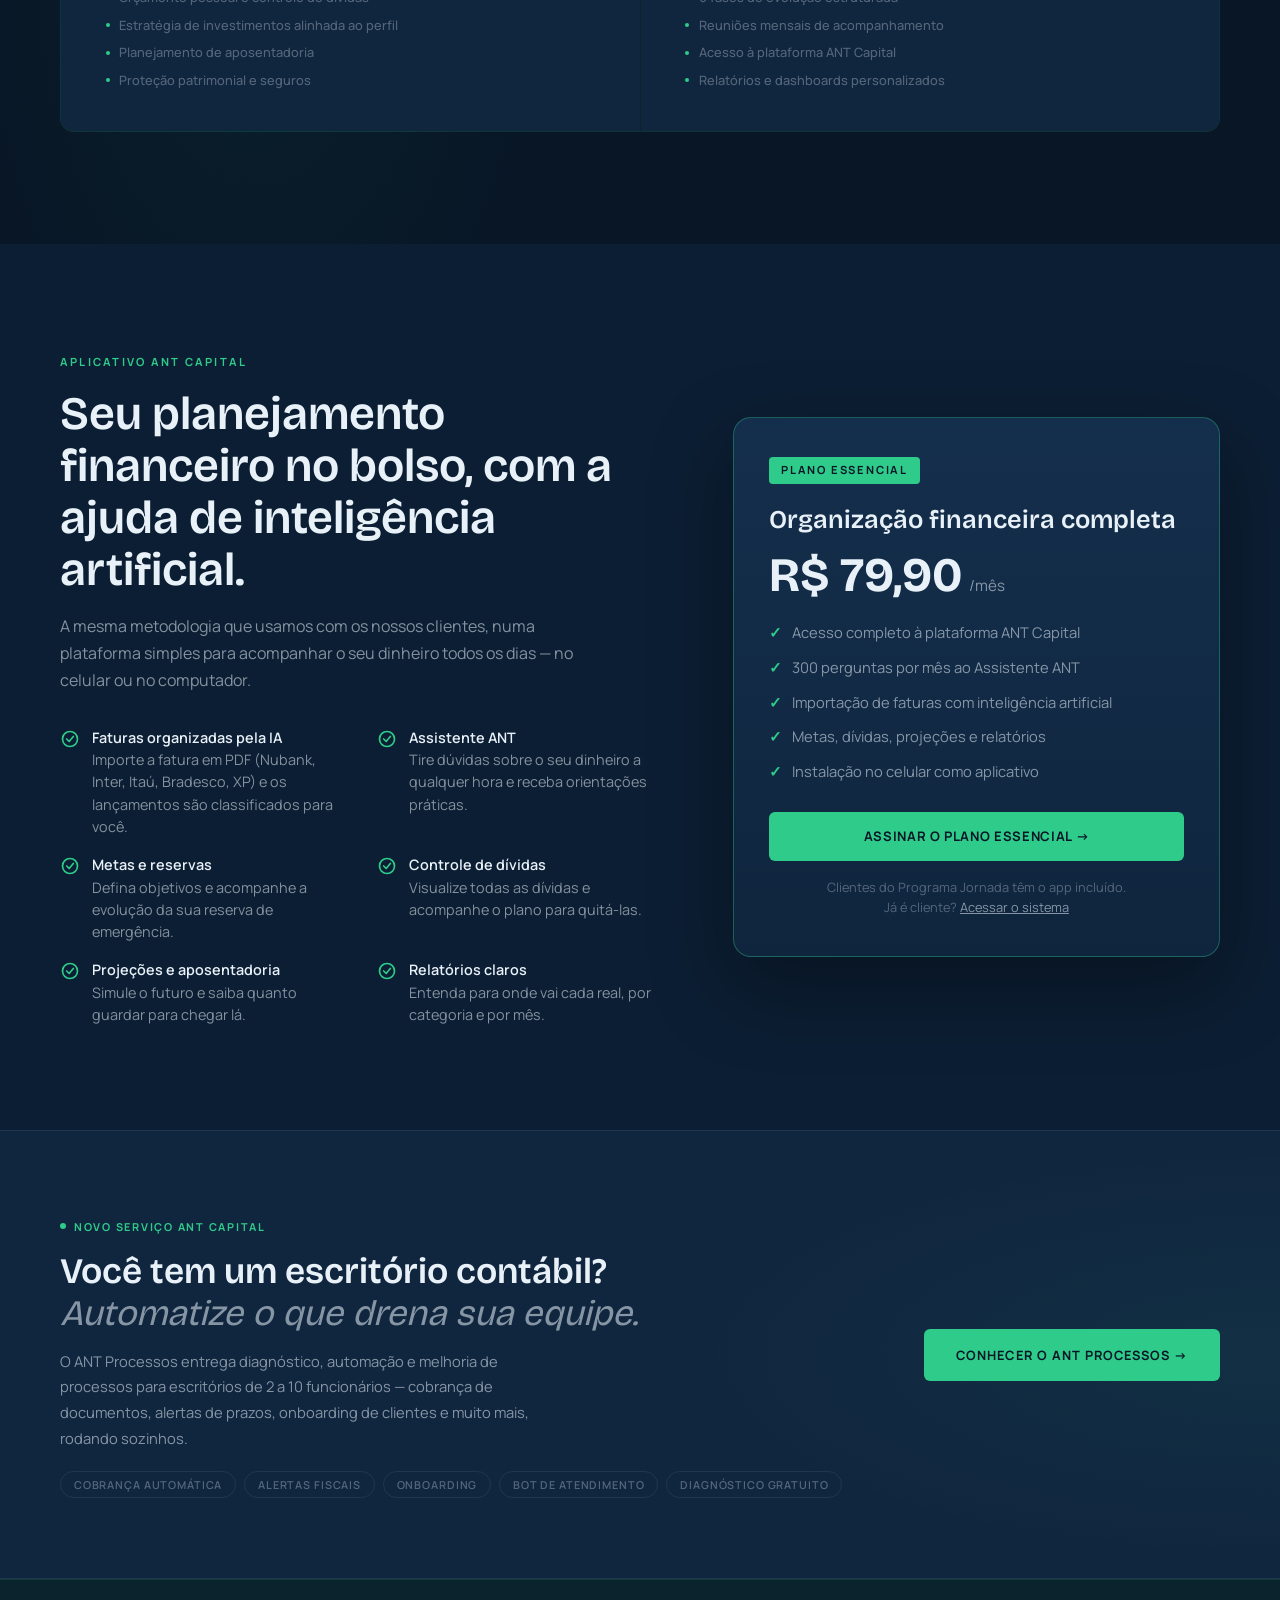
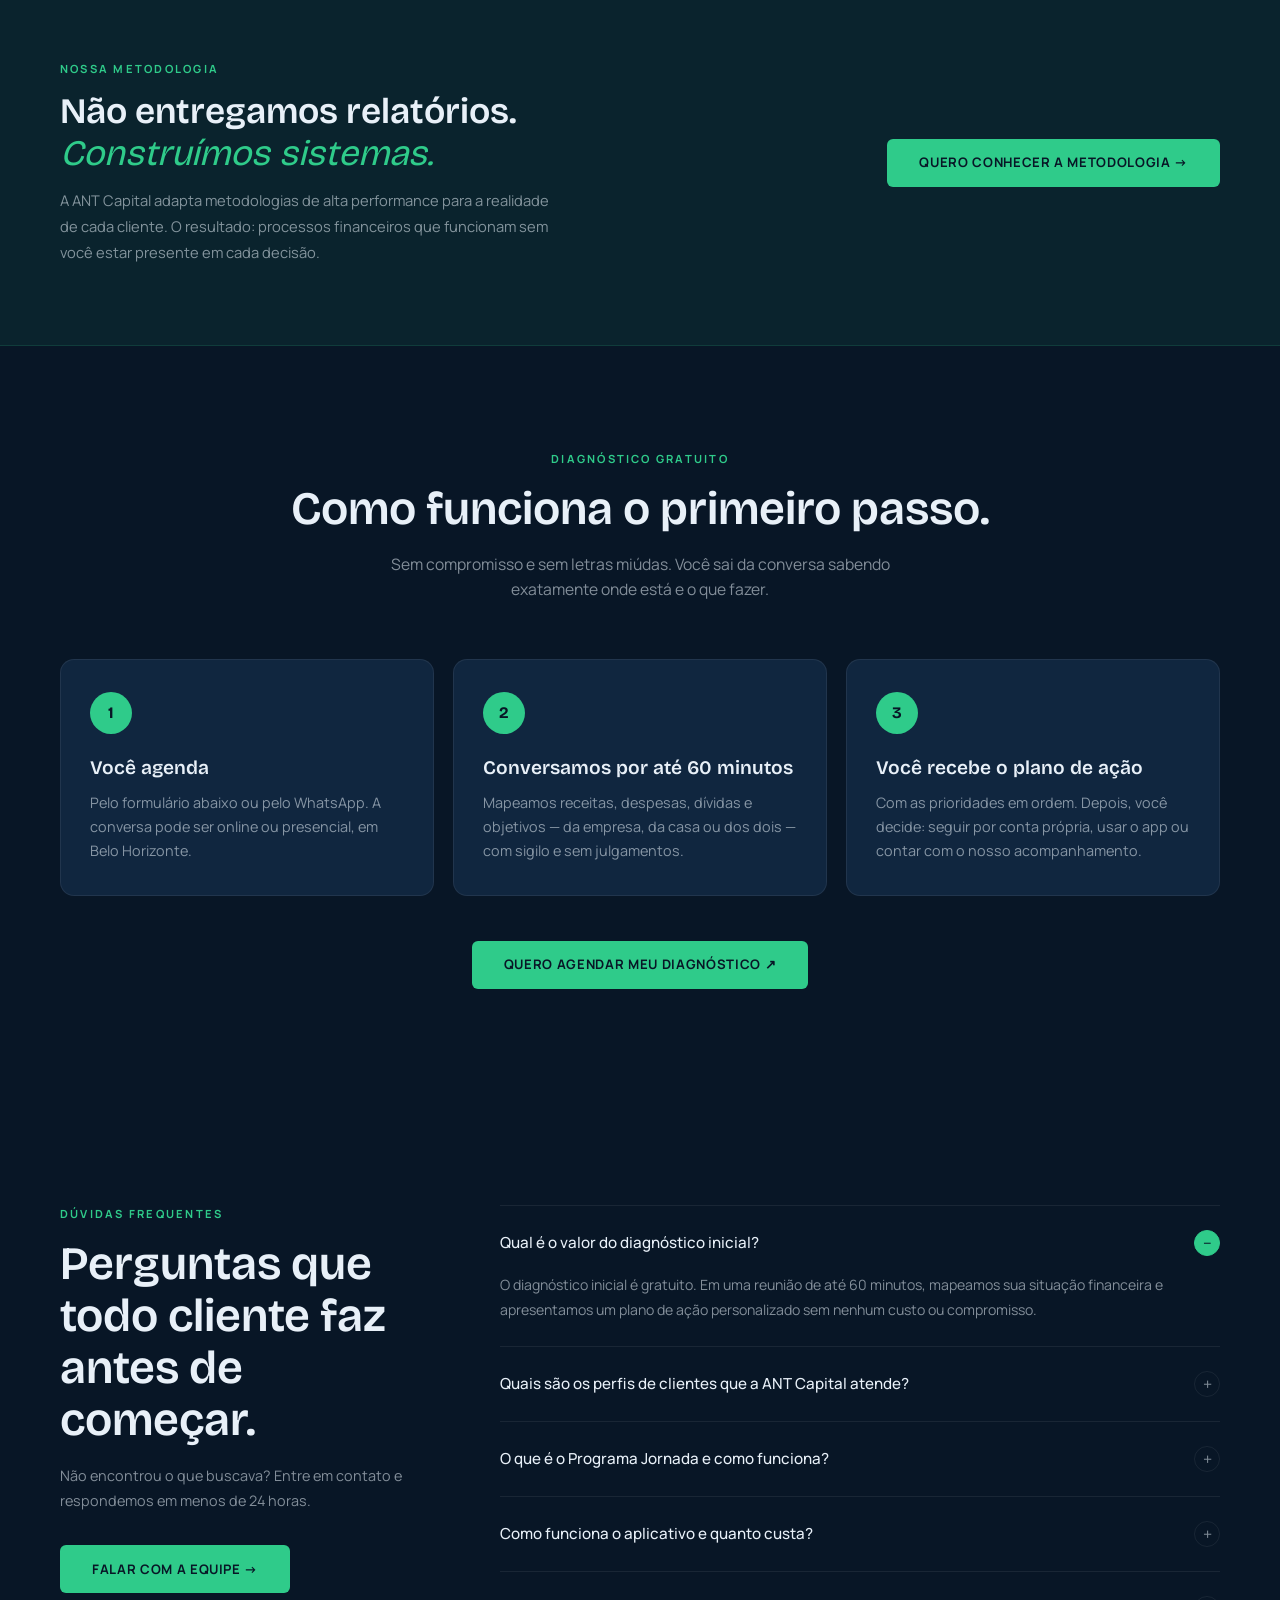
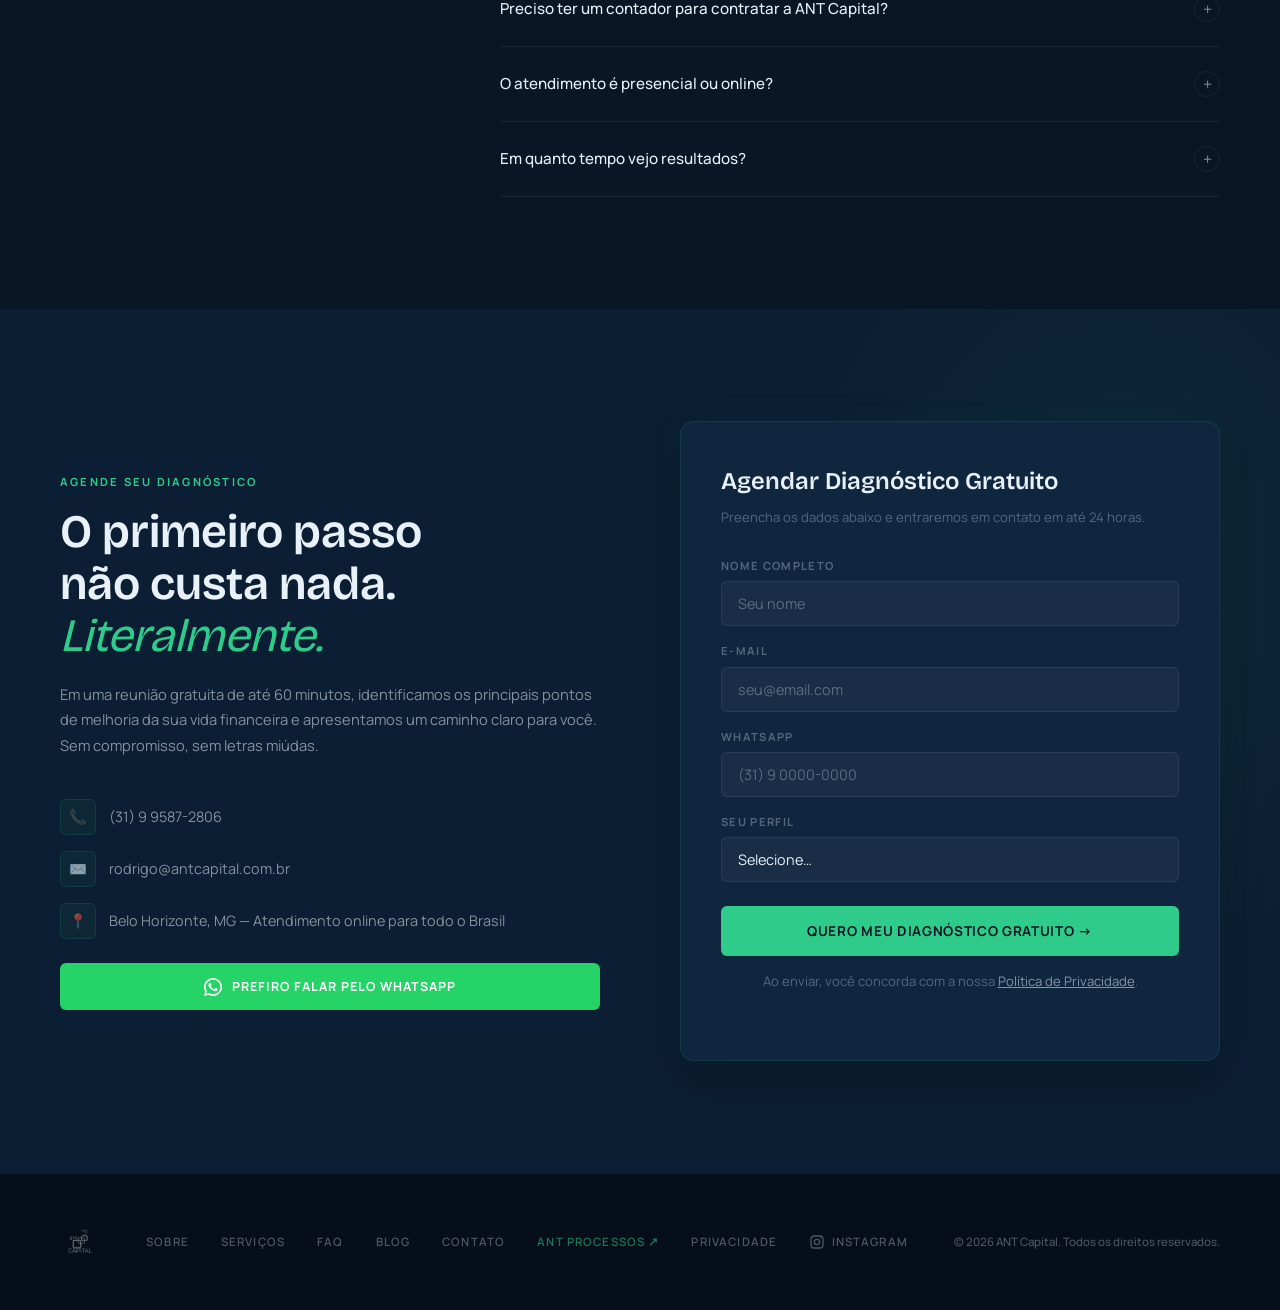
==== commit 87e548dc: "Add files via upload" ====
--- a/index.html
+++ b/index.html
@@ -65,7 +65,7 @@
         ],
         "priceRange": "$$",
         "openingHours": "Mo-Fr 08:00-18:00",
-        "sameAs": ["https://wa.me/5531995872806"]
+        "sameAs": ["https://www.instagram.com/antconsultoria/", "https://wa.me/5531995872806"]
       },
       {
         "@type": "WebSite",
@@ -974,6 +974,11 @@
     .rodape-links a:hover { color: var(--text2); }
     .rodape-links a.rodape-processos { color: rgba(47,203,138,0.55); }
     .rodape-links a.rodape-processos:hover { color: var(--green); }
+    .rodape-links a.rodape-ig { display: inline-flex; align-items: center; gap: 0.4rem; }
+    .rodape-links { flex-wrap: wrap; }
+    .form-legal { margin-top: 0.9rem; font-size: 0.75rem; color: var(--text3); text-align: center; }
+    .form-legal a { color: var(--text2); text-decoration: underline; }
+    .form-legal a:hover { color: var(--green); }
     .rodape-copy { font-size: 0.72rem; color: var(--text3); font-weight: 500; }
 
     /* WHATSAPP */
@@ -1054,7 +1059,128 @@
       .sim-banner { flex-wrap: wrap; }
       .sim-banner-link { width: 100%; text-align: right; }
     }
+
+    /* ===== NOVAS SEÇÕES (out/2026) ===== */
+    .sec { padding-block: 6.5rem; position: relative; }
+    .sec-alt { background: var(--bg2); }
+    .sec-header { text-align: center; margin-bottom: 3.5rem; }
+    .sec-header .label-eyebrow { display: block; margin-bottom: 1rem; }
+    .sec-header p { font-size: 0.98rem; color: var(--text2); max-width: 58ch; margin: 1rem auto 0; }
+    .sec-cta { text-align: center; margin-top: 2.8rem; }
+
+    /* Por onde começar */
+    .escada { display: grid; grid-template-columns: repeat(4, 1fr); gap: 1.2rem; counter-reset: passo; }
+    .degrau { position: relative; display: flex; flex-direction: column; gap: 0.8rem; background: var(--surface); border: 1px solid var(--border2); border-radius: 14px; padding: 1.8rem 1.6rem; transition: border-color .3s var(--ease), transform .3s var(--ease); }
+    .degrau:hover { border-color: rgba(47,203,138,0.35); transform: translateY(-4px); }
+    .degrau-num { font-family: var(--ff-display); font-size: 0.75rem; font-weight: 700; letter-spacing: 0.16em; text-transform: uppercase; color: var(--text3); }
+    .degrau h3 { font-family: var(--ff-display); font-size: 1.3rem; font-weight: 600; line-height: 1.2; }
+    .degrau-preco { align-self: flex-start; font-size: 0.72rem; font-weight: 700; letter-spacing: 0.06em; text-transform: uppercase; color: var(--green); background: rgba(47,203,138,0.1); border: 1px solid var(--border); padding: 0.3rem 0.7rem; border-radius: 4px; }
+    .degrau p { font-size: 0.9rem; color: var(--text2); line-height: 1.65; }
+    .degrau-link { margin-top: auto; padding-top: 0.6rem; font-size: 0.78rem; font-weight: 700; letter-spacing: 0.06em; text-transform: uppercase; color: var(--green); }
+    .degrau-link:hover { color: var(--green-hi); }
+    .degrau.destaque { border-color: rgba(47,203,138,0.4); background: linear-gradient(180deg, rgba(47,203,138,0.09), var(--surface)); }
+
+    /* Para quem é */
+    .publico { display: grid; grid-template-columns: repeat(2, 1fr); gap: 1.2rem; }
+    .publico-card { display: grid; grid-template-columns: 52px 1fr; gap: 1.2rem; align-items: start; background: var(--surface); border: 1px solid var(--border2); border-radius: 14px; padding: 1.8rem; }
+    .publico-icon { width: 52px; height: 52px; border-radius: 12px; display: grid; place-items: center; background: rgba(47,203,138,0.1); border: 1px solid var(--border); color: var(--green); }
+    .publico-icon svg { width: 24px; height: 24px; }
+    .publico-card h3 { font-family: var(--ff-display); font-size: 1.2rem; font-weight: 600; margin-bottom: 0.4rem; }
+    .publico-card .dor { font-size: 0.95rem; color: var(--text); font-weight: 600; margin-bottom: 0.35rem; }
+    .publico-card p { font-size: 0.9rem; color: var(--text2); line-height: 1.65; }
+
+    /* App */
+    .app-inner { display: grid; grid-template-columns: 1.25fr 1fr; gap: 4rem; align-items: center; }
+    .app-text .section-title { margin: 1rem 0 1rem; }
+    .app-text > p { color: var(--text2); font-size: 1rem; line-height: 1.7; max-width: 52ch; }
+    .app-features { margin-top: 2rem; display: grid; grid-template-columns: 1fr 1fr; gap: 1rem 1.6rem; }
+    .app-feature { display: flex; gap: 0.75rem; align-items: flex-start; font-size: 0.9rem; color: var(--text2); line-height: 1.55; }
+    .app-feature strong { color: var(--text); font-weight: 600; display: block; }
+    .app-feature svg { flex-shrink: 0; width: 20px; height: 20px; color: var(--green); margin-top: 2px; }
+    .plano { background: linear-gradient(180deg, rgba(21,48,78,0.95), rgba(16,38,63,0.95)); border: 1px solid rgba(47,203,138,0.35); border-radius: 18px; padding: 2.4rem 2.2rem; box-shadow: 0 30px 80px rgba(0,0,0,0.35); }
+    .plano-tag { display: inline-block; font-size: 0.7rem; font-weight: 700; letter-spacing: 0.16em; text-transform: uppercase; color: #081626; background: var(--green); padding: 0.3rem 0.75rem; border-radius: 4px; }
+    .plano h3 { font-family: var(--ff-display); font-size: 1.6rem; font-weight: 600; margin: 1rem 0 0.4rem; }
+    .plano-preco { display: flex; align-items: baseline; gap: 0.4rem; margin: 0.6rem 0 1.4rem; }
+    .plano-preco .valor { font-family: var(--ff-display); font-size: 3rem; font-weight: 700; color: var(--text); line-height: 1; }
+    .plano-preco .periodo { color: var(--text2); font-size: 0.95rem; }
+    .plano ul { display: flex; flex-direction: column; gap: 0.7rem; margin-bottom: 1.8rem; }
+    .plano li { display: flex; gap: 0.6rem; font-size: 0.92rem; color: var(--text2); }
+    .plano li::before { content: '✓'; color: var(--green); font-weight: 700; }
+    .plano .btn { width: 100%; justify-content: center; }
+    .plano-nota { margin-top: 1rem; font-size: 0.8rem; color: var(--text3); text-align: center; line-height: 1.6; }
+    .plano-nota a { color: var(--text2); text-decoration: underline; }
+    .plano-nota a:hover { color: var(--green); }
+
+    /* Como funciona o diagnóstico */
+    .passos { display: grid; grid-template-columns: repeat(3, 1fr); gap: 1.2rem; }
+    .passo { background: var(--surface); border: 1px solid var(--border2); border-radius: 14px; padding: 2rem 1.8rem; }
+    .passo-num { width: 42px; height: 42px; border-radius: 50%; display: grid; place-items: center; font-family: var(--ff-display); font-weight: 700; color: #081626; background: var(--green); margin-bottom: 1.2rem; }
+    .passo h3 { font-family: var(--ff-display); font-size: 1.2rem; font-weight: 600; margin-bottom: 0.5rem; }
+    .passo p { font-size: 0.9rem; color: var(--text2); line-height: 1.65; }
+
+    /* Agendamento direto e rodapé */
+    .agenda-direta { display: none; margin-top: 1rem; }
+    .rodape-cnpj { display: none; }
+
+    @media (max-width: 1100px) {
+      .escada { grid-template-columns: repeat(2, 1fr); }
+      .app-inner { grid-template-columns: 1fr; gap: 3rem; }
+    }
+    @media (max-width: 760px) {
+      .sec { padding-block: 4.5rem; }
+      .escada, .publico, .passos, .app-features { grid-template-columns: 1fr; }
+      .publico-card { grid-template-columns: 1fr; }
+      .plano { padding: 2rem 1.5rem; }
+    }
   </style>
+
+  <!-- =====================================================================
+       CONFIGURAÇÕES DO SITE — preencha aqui (deixe '' para desativar)
+       ===================================================================== -->
+  <script>
+    window.ANT_CONFIG = {
+      GA4_ID:         '',  // Google Analytics 4 — ex.: 'G-XXXXXXXXXX'
+      CLARITY_ID:     '',  // Microsoft Clarity — ex.: 'abcd1234ef'
+      META_PIXEL_ID:  '',  // Meta Pixel (Facebook/Instagram Ads) — ex.: '123456789012345'
+      AGENDA_URL:     '',  // Link da página de agendamento (Google Agenda / Calendly)
+      ASSINATURA_URL: 'https://app.antcapital.com.br',  // Link de assinatura do app (checkout)
+      LINKEDIN_URL:   '',  // ex.: 'https://www.linkedin.com/in/seu-perfil/'
+      CNPJ:           ''   // ex.: '00.000.000/0001-00'
+    };
+  </script>
+  <script>
+  /* Carrega as ferramentas de medição somente se o ID estiver preenchido */
+  (function(){
+    var C = window.ANT_CONFIG || {};
+    if (C.GA4_ID) {
+      var g = document.createElement('script'); g.async = true;
+      g.src = 'https://www.googletagmanager.com/gtag/js?id=' + C.GA4_ID;
+      document.head.appendChild(g);
+      window.dataLayer = window.dataLayer || [];
+      window.gtag = function(){ dataLayer.push(arguments); };
+      gtag('js', new Date()); gtag('config', C.GA4_ID);
+    }
+    if (C.CLARITY_ID) {
+      (function(c,l,a,r,i,t,y){c[a]=c[a]||function(){(c[a].q=c[a].q||[]).push(arguments)};
+      t=l.createElement(r);t.async=1;t.src="https://www.clarity.ms/tag/"+i;
+      y=l.getElementsByTagName(r)[0];y.parentNode.insertBefore(t,y);})(window,document,"clarity","script",C.CLARITY_ID);
+    }
+    if (C.META_PIXEL_ID) {
+      !function(f,b,e,v,n,t,s){if(f.fbq)return;n=f.fbq=function(){n.callMethod?
+      n.callMethod.apply(n,arguments):n.queue.push(arguments)};if(!f._fbq)f._fbq=n;
+      n.push=n;n.loaded=!0;n.version='2.0';n.queue=[];t=b.createElement(e);t.async=!0;
+      t.src=v;s=b.getElementsByTagName(e)[0];s.parentNode.insertBefore(t,s)}(window,
+      document,'script','https://connect.facebook.net/en_US/fbevents.js');
+      fbq('init', C.META_PIXEL_ID); fbq('track', 'PageView');
+    }
+    /* Registro de eventos de conversão em todas as ferramentas ativas */
+    window.antTrack = function(evento, pixelEvento, dados){
+      try { if (window.gtag) gtag('event', evento, dados || {}); } catch(e){}
+      try { if (window.clarity) clarity('event', evento); } catch(e){}
+      try { if (window.fbq && pixelEvento) fbq('track', pixelEvento, dados || {}); } catch(e){}
+    };
+  })();
+  </script>
 </head>
 <body>
 
@@ -1071,7 +1197,7 @@
     <div class="nav-links">
       <a href="#sobre">Sobre</a>
       <a href="#servicos">Serviços</a>
-      <a href="#depoimentos">Clientes</a>
+      <a href="#app">App</a>
       <a href="#faq">FAQ</a>
       <a href="/blog/">Blog</a>
       <a href="ant-processos.html" class="nav-processos">ANT Processos</a>
@@ -1090,7 +1216,7 @@
 <div class="mobile-menu" id="mobileMenu">
   <a href="#sobre" class="mob-link">Sobre</a>
   <a href="#servicos" class="mob-link">Serviços</a>
-  <a href="#depoimentos" class="mob-link">Clientes</a>
+  <a href="#app" class="mob-link">App</a>
   <a href="#faq" class="mob-link">FAQ</a>
   <a href="/blog/" class="mob-link">Blog</a>
   <a href="ant-processos.html" class="mob-processos mob-link">ANT Processos ↗</a>
@@ -1104,20 +1230,19 @@
     <div class="hero-left">
       <div class="hero-eyebrow">
         <div class="hero-eyebrow-line"></div>
-        <span class="label-eyebrow">Planejamento Financeiro Estratégico</span>
+        <span class="label-eyebrow">Planejamento financeiro · Belo Horizonte</span>
       </div>
       <h1 class="hero-heading">
-        Transforme dados em<br>
-        decisões que<br>
-        <em>constroem riqueza.</em>
+        Você ganha bem.<br>
+        Mas sabe quanto<br>
+        <em>realmente sobra?</em>
       </h1>
       <p class="hero-sub">
-        Da organização financeira à estruturação patrimonial — a ANT Capital entrega o rigor que PMEs, autônomos e famílias precisam para crescer com segurança e consistência.
+        A ANT Capital organiza as finanças de pequenas empresas, autônomos e famílias: diagnóstico claro, plano de ação e acompanhamento até o dinheiro passar a sobrar — e virar patrimônio.
       </p>
       <div class="hero-actions">
         <a href="#contato" class="btn btn-primary">Agendar Diagnóstico Gratuito ↗</a>
-        <a href="#servicos" class="btn btn-outline">Ver Serviços</a>
-        <a href="https://app.antcapital.com.br" class="btn btn-outline">Acessar o Sistema</a>
+        <a href="#app" class="btn btn-outline">Conhecer o App</a>
       </div>
       <div class="sim-banner">
         <span class="sim-banner-pulse" aria-hidden="true"></span>
@@ -1156,6 +1281,47 @@
   </div>
 </section>
 
+<!-- POR ONDE COMEÇAR -->
+<section class="sec sec-alt" id="comecar">
+  <div class="container">
+    <div class="sec-header reveal">
+      <span class="label-eyebrow">Por onde começar</span>
+      <h2 class="section-title">Um caminho claro, do primeiro passo<br>ao patrimônio construído.</h2>
+      <p>Comece de graça e avance no seu ritmo. Cada etapa entrega valor por si só — e prepara a próxima.</p>
+    </div>
+    <div class="escada">
+      <div class="degrau reveal">
+        <span class="degrau-num">Passo 1</span>
+        <h3>Simulador financeiro</h3>
+        <span class="degrau-preco">Grátis · 2 minutos</span>
+        <p>Descubra a nota de 0 a 100 da saúde financeira da sua empresa ou da sua casa, com os próximos passos na hora.</p>
+        <a href="simulador.html" class="degrau-link">Fazer simulação →</a>
+      </div>
+      <div class="degrau destaque reveal reveal-delay-1">
+        <span class="degrau-num">Passo 2</span>
+        <h3>Diagnóstico com o Rodrigo</h3>
+        <span class="degrau-preco">Grátis · até 60 minutos</span>
+        <p>Uma conversa para mapear receitas, despesas, dívidas e objetivos. Você sai com um plano de ação, sem compromisso.</p>
+        <a href="#contato" class="degrau-link">Agendar diagnóstico →</a>
+      </div>
+      <div class="degrau reveal reveal-delay-2">
+        <span class="degrau-num">Passo 3</span>
+        <h3>App ANT Capital</h3>
+        <span class="degrau-preco">R$ 79,90 por mês</span>
+        <p>Organize contas, faturas, dívidas e metas no dia a dia, com a ajuda do Assistente ANT, nossa inteligência artificial.</p>
+        <a href="#app" class="degrau-link">Conhecer o app →</a>
+      </div>
+      <div class="degrau reveal reveal-delay-3">
+        <span class="degrau-num">Passo 4</span>
+        <h3>Programa Jornada</h3>
+        <span class="degrau-preco">Sob proposta · 6 meses</span>
+        <p>Acompanhamento próximo, em 6 fases, do diagnóstico à autonomia financeira — com reuniões mensais e o app incluído.</p>
+        <a href="#servicos" class="degrau-link">Ver serviços →</a>
+      </div>
+    </div>
+  </div>
+</section>
+
 <!-- SOBRE -->
 <section class="sobre" id="sobre">
   <div class="container sobre-inner">
@@ -1203,6 +1369,51 @@
   </div>
 </section>
 
+<!-- PARA QUEM É -->
+<section class="sec" id="para-quem">
+  <div class="container">
+    <div class="sec-header reveal">
+      <span class="label-eyebrow">Para quem é</span>
+      <h2 class="section-title">Se você se reconhece aqui,<br>a ANT Capital é para você.</h2>
+    </div>
+    <div class="publico">
+      <div class="publico-card reveal">
+        <div class="publico-icon"><svg viewBox="0 0 24 24" fill="none" stroke="currentColor" stroke-width="1.8" stroke-linecap="round" stroke-linejoin="round"><path d="M12 6v12M6 12h12"/><rect x="3" y="3" width="18" height="18" rx="4"/></svg></div>
+        <div>
+          <h3>Donos de clínicas e consultórios</h3>
+          <p class="dor">Agenda cheia, mas o caixa não acompanha?</p>
+          <p>Organizamos custos, pró-labore, precificação e reserva para o negócio crescer sem depender só do seu esforço extra.</p>
+        </div>
+      </div>
+      <div class="publico-card reveal reveal-delay-1">
+        <div class="publico-icon"><svg viewBox="0 0 24 24" fill="none" stroke="currentColor" stroke-width="1.8" stroke-linecap="round" stroke-linejoin="round"><path d="M3 21h18M5 21V7l7-4 7 4v14M9 21v-6h6v6"/></svg></div>
+        <div>
+          <h3>Donos de pequenas empresas e agências</h3>
+          <p class="dor">O faturamento sobe e desce e você não sabe se dá lucro?</p>
+          <p>Estruturamos fluxo de caixa, DRE gerencial, metas e indicadores para você decidir com números, não com intuição.</p>
+        </div>
+      </div>
+      <div class="publico-card reveal">
+        <div class="publico-icon"><svg viewBox="0 0 24 24" fill="none" stroke="currentColor" stroke-width="1.8" stroke-linecap="round" stroke-linejoin="round"><rect x="3" y="7" width="18" height="13" rx="2"/><path d="M8 7V5a2 2 0 0 1 2-2h4a2 2 0 0 1 2 2v2M3 13h18"/></svg></div>
+        <div>
+          <h3>Profissionais autônomos</h3>
+          <p class="dor">Renda variável e contas pessoais misturadas com as do trabalho?</p>
+          <p>Separamos as finanças, criamos a sua reserva e um plano para investir com constância, mesmo com renda que oscila.</p>
+        </div>
+      </div>
+      <div class="publico-card reveal reveal-delay-1">
+        <div class="publico-icon"><svg viewBox="0 0 24 24" fill="none" stroke="currentColor" stroke-width="1.8" stroke-linecap="round" stroke-linejoin="round"><path d="M3 11l9-7 9 7v9a1 1 0 0 1-1 1h-5v-6H9v6H4a1 1 0 0 1-1-1z"/></svg></div>
+        <div>
+          <h3>Famílias</h3>
+          <p class="dor">Sente que o salário acaba antes do mês?</p>
+          <p>Montamos o orçamento da casa, um plano para sair das dívidas e metas para os projetos e a aposentadoria.</p>
+        </div>
+      </div>
+    </div>
+    <div class="sec-cta reveal"><a href="#contato" class="btn btn-primary">Agendar diagnóstico gratuito ↗</a></div>
+  </div>
+</section>
+
 <!-- SERVIÇOS -->
 <section class="servicos" id="servicos">
   <div class="container">
@@ -1256,6 +1467,39 @@
           <span class="servico-item">Relatórios e dashboards personalizados</span>
         </div>
       </div>
+    </div>
+  </div>
+</section>
+
+<!-- APP -->
+<section class="sec sec-alt" id="app">
+  <div class="container app-inner">
+    <div class="app-text reveal">
+      <span class="label-eyebrow">Aplicativo ANT Capital</span>
+      <h2 class="section-title">Seu planejamento financeiro no bolso, com a ajuda de inteligência artificial.</h2>
+      <p>A mesma metodologia que usamos com os nossos clientes, numa plataforma simples para acompanhar o seu dinheiro todos os dias — no celular ou no computador.</p>
+      <div class="app-features">
+        <div class="app-feature"><svg viewBox="0 0 24 24" fill="none" stroke="currentColor" stroke-width="2" stroke-linecap="round" stroke-linejoin="round"><circle cx="12" cy="12" r="9"/><path d="M8 12l3 3 5-6"/></svg><div><strong>Faturas organizadas pela IA</strong>Importe a fatura em PDF (Nubank, Inter, Itaú, Bradesco, XP) e os lançamentos são classificados para você.</div></div>
+        <div class="app-feature"><svg viewBox="0 0 24 24" fill="none" stroke="currentColor" stroke-width="2" stroke-linecap="round" stroke-linejoin="round"><circle cx="12" cy="12" r="9"/><path d="M8 12l3 3 5-6"/></svg><div><strong>Assistente ANT</strong>Tire dúvidas sobre o seu dinheiro a qualquer hora e receba orientações práticas.</div></div>
+        <div class="app-feature"><svg viewBox="0 0 24 24" fill="none" stroke="currentColor" stroke-width="2" stroke-linecap="round" stroke-linejoin="round"><circle cx="12" cy="12" r="9"/><path d="M8 12l3 3 5-6"/></svg><div><strong>Metas e reservas</strong>Defina objetivos e acompanhe a evolução da sua reserva de emergência.</div></div>
+        <div class="app-feature"><svg viewBox="0 0 24 24" fill="none" stroke="currentColor" stroke-width="2" stroke-linecap="round" stroke-linejoin="round"><circle cx="12" cy="12" r="9"/><path d="M8 12l3 3 5-6"/></svg><div><strong>Controle de dívidas</strong>Visualize todas as dívidas e acompanhe o plano para quitá-las.</div></div>
+        <div class="app-feature"><svg viewBox="0 0 24 24" fill="none" stroke="currentColor" stroke-width="2" stroke-linecap="round" stroke-linejoin="round"><circle cx="12" cy="12" r="9"/><path d="M8 12l3 3 5-6"/></svg><div><strong>Projeções e aposentadoria</strong>Simule o futuro e saiba quanto guardar para chegar lá.</div></div>
+        <div class="app-feature"><svg viewBox="0 0 24 24" fill="none" stroke="currentColor" stroke-width="2" stroke-linecap="round" stroke-linejoin="round"><circle cx="12" cy="12" r="9"/><path d="M8 12l3 3 5-6"/></svg><div><strong>Relatórios claros</strong>Entenda para onde vai cada real, por categoria e por mês.</div></div>
+      </div>
+    </div>
+    <div class="plano reveal reveal-delay-2">
+      <span class="plano-tag">Plano Essencial</span>
+      <h3>Organização financeira completa</h3>
+      <div class="plano-preco"><span class="valor">R$ 79,90</span><span class="periodo">/mês</span></div>
+      <ul>
+        <li>Acesso completo à plataforma ANT Capital</li>
+        <li>300 perguntas por mês ao Assistente ANT</li>
+        <li>Importação de faturas com inteligência artificial</li>
+        <li>Metas, dívidas, projeções e relatórios</li>
+        <li>Instalação no celular como aplicativo</li>
+      </ul>
+      <a href="https://app.antcapital.com.br" class="btn btn-primary" id="btnAssinar" data-track="assinar_app">Assinar o plano Essencial →</a>
+      <p class="plano-nota">Clientes do Programa Jornada têm o app incluído.<br>Já é cliente? <a href="https://app.antcapital.com.br">Acessar o sistema</a></p>
     </div>
   </div>
 </section>
@@ -1306,47 +1550,32 @@
   </div>
 </section>
 
-<!-- DEPOIMENTOS -->
-<section class="depoimentos" id="depoimentos">
+<!-- COMO FUNCIONA O DIAGNÓSTICO -->
+<section class="sec" id="como-funciona">
   <div class="container">
-    <div class="depoimentos-header reveal">
-      <h2 class="section-title">O que dizem nossos clientes.</h2>
-    </div>
-    <div class="depoimentos-grid">
-      <div class="depoimento-card reveal">
-        <div class="depoimento-stars">★★★★★</div>
-        <p class="depoimento-text">"Antes da ANT Capital eu achava que minha empresa tinha lucro. Depois do diagnóstico entendi que estava apenas movimentando dinheiro. Em 3 meses organizamos tudo e pela primeira vez em 5 anos eu sei exatamente onde estou."</p>
-        <div class="depoimento-author">
-          <div class="depoimento-avatar">MS</div>
-          <div>
-            <div class="depoimento-name">Marcos S.</div>
-            <div class="depoimento-role">Proprietário, Clínica Odontológica — BH</div>
-          </div>
-        </div>
-      </div>
-      <div class="depoimento-card reveal reveal-delay-1">
-        <div class="depoimento-stars">★★★★★</div>
-        <p class="depoimento-text">"O Rodrigo não é um consultor que passa números. Ele realmente entende o negócio, faz as perguntas certas e entrega um plano que a gente consegue executar. Recomendo para qualquer empresário que quer crescer de verdade."</p>
-        <div class="depoimento-author">
-          <div class="depoimento-avatar">CP</div>
-          <div>
-            <div class="depoimento-name">Camila P.</div>
-            <div class="depoimento-role">Sócia, Agência de Marketing — BH</div>
-          </div>
-        </div>
-      </div>
-      <div class="depoimento-card reveal reveal-delay-2">
-        <div class="depoimento-stars">★★★★★</div>
-        <p class="depoimento-text">"Autônomo há 8 anos, sempre misturei as finanças pessoais com as do trabalho. Em 6 meses com a ANT Capital separei tudo, criei minha reserva e comecei a investir. Foi uma virada de chave."</p>
-        <div class="depoimento-author">
-          <div class="depoimento-avatar">RL</div>
-          <div>
-            <div class="depoimento-name">Rafael L.</div>
-            <div class="depoimento-role">Arquiteto Autônomo — BH</div>
-          </div>
-        </div>
-      </div>
-    </div>
+    <div class="sec-header reveal">
+      <span class="label-eyebrow">Diagnóstico gratuito</span>
+      <h2 class="section-title">Como funciona o primeiro passo.</h2>
+      <p>Sem compromisso e sem letras miúdas. Você sai da conversa sabendo exatamente onde está e o que fazer.</p>
+    </div>
+    <div class="passos">
+      <div class="passo reveal">
+        <div class="passo-num">1</div>
+        <h3>Você agenda</h3>
+        <p>Pelo formulário abaixo ou pelo WhatsApp. A conversa pode ser online ou presencial, em Belo Horizonte.</p>
+      </div>
+      <div class="passo reveal reveal-delay-1">
+        <div class="passo-num">2</div>
+        <h3>Conversamos por até 60 minutos</h3>
+        <p>Mapeamos receitas, despesas, dívidas e objetivos — da empresa, da casa ou dos dois — com sigilo e sem julgamentos.</p>
+      </div>
+      <div class="passo reveal reveal-delay-2">
+        <div class="passo-num">3</div>
+        <h3>Você recebe o plano de ação</h3>
+        <p>Com as prioridades em ordem. Depois, você decide: seguir por conta própria, usar o app ou contar com o nosso acompanhamento.</p>
+      </div>
+    </div>
+    <div class="sec-cta reveal"><a href="#contato" class="btn btn-primary">Quero agendar meu diagnóstico ↗</a></div>
   </div>
 </section>
 
@@ -1380,6 +1609,13 @@
           <span class="faq-icon">+</span>
         </div>
         <div class="faq-answer">O Programa Jornada é nossa consultoria de acompanhamento contínuo com duração de 6 meses. Ele é estruturado em 6 fases — do diagnóstico à autonomia financeira — com reuniões mensais, ferramentas digitais exclusivas e relatórios personalizados. É ideal para quem quer uma transformação financeira completa.</div>
+      </div>
+      <div class="faq-item">
+        <div class="faq-question">
+          <span class="faq-q-text">Como funciona o aplicativo e quanto custa?</span>
+          <span class="faq-icon">+</span>
+        </div>
+        <div class="faq-answer">O app ANT Capital é a nossa plataforma de organização financeira: você registra ou importa as faturas do cartão, acompanha metas, dívidas e projeções e conta com o Assistente ANT, nossa inteligência artificial. O plano Essencial custa R$ 79,90 por mês e inclui 300 perguntas mensais ao Assistente. Para clientes do Programa Jornada, o acesso já está incluído.</div>
       </div>
       <div class="faq-item">
         <div class="faq-question">
@@ -1433,6 +1669,7 @@
         <svg viewBox="0 0 24 24" fill="currentColor"><path d="M17.472 14.382c-.297-.149-1.758-.867-2.03-.967-.273-.099-.471-.148-.67.15-.197.297-.767.966-.94 1.164-.173.199-.347.223-.644.075-.297-.15-1.255-.463-2.39-1.475-.883-.788-1.48-1.761-1.653-2.059-.173-.297-.018-.458.13-.606.134-.133.298-.347.446-.52.149-.174.198-.298.298-.497.099-.198.05-.371-.025-.52-.075-.149-.669-1.612-.916-2.207-.242-.579-.487-.5-.669-.51-.173-.008-.371-.01-.57-.01-.198 0-.52.074-.792.372-.272.297-1.04 1.016-1.04 2.479 0 1.462 1.065 2.875 1.213 3.074.149.198 2.096 3.2 5.077 4.487.709.306 1.262.489 1.694.625.712.227 1.36.195 1.871.118.571-.085 1.758-.719 2.006-1.413.248-.694.248-1.289.173-1.413-.074-.124-.272-.198-.57-.347z"/><path d="M12 0C5.373 0 0 5.373 0 12c0 2.124.554 4.122 1.524 5.862L.057 23.998l6.305-1.654A11.954 11.954 0 0012 24c6.627 0 12-5.373 12-12S18.627 0 12 0zm0 21.818a9.818 9.818 0 01-5.002-1.366l-.359-.214-3.722.976.993-3.63-.234-.373A9.818 9.818 0 1112 21.818z"/></svg>
         Prefiro falar pelo WhatsApp
       </a>
+      <a class="btn btn-outline agenda-direta" id="agendaDireta" href="#" target="_blank" rel="noopener" data-track="agenda_direta">Prefiro escolher o horário agora →</a>
     </div>
     <div class="form-box reveal reveal-delay-2">
       <div id="formContent">
@@ -1467,11 +1704,14 @@
         <button class="btn btn-primary form-submit" id="formBtn" onclick="submitForm()">
           Quero meu Diagnóstico Gratuito →
         </button>
+        <p class="form-legal">Ao enviar, você concorda com a nossa <a href="/politica-de-privacidade.html">Política de Privacidade</a>.</p>
       </div>
       <div class="form-success" id="formSuccess">
         <div class="check">✅</div>
+        <a class="btn btn-primary agenda-direta" id="agendaSucesso" href="#" target="_blank" rel="noopener" style="margin-bottom:1.2rem;" data-track="agenda_direta">Escolher meu horário agora →</a>
         <h4>Recebemos sua solicitação!</h4>
         <p>Entraremos em contato em até 24 horas pelo WhatsApp ou e-mail informado.<br><br>Enquanto isso, que tal nos seguir no Instagram?</p>
+        <a href="https://www.instagram.com/antconsultoria/" target="_blank" rel="noopener" class="btn btn-outline" style="margin-top:1.2rem;"><svg viewBox="0 0 24 24" width="16" height="16" fill="none" stroke="currentColor" stroke-width="2" aria-hidden="true"><rect x="3" y="3" width="18" height="18" rx="5"/><circle cx="12" cy="12" r="4"/><circle cx="17.5" cy="6.5" r="1" fill="currentColor" stroke="none"/></svg> @antconsultoria</a>
       </div>
     </div>
   </div>
@@ -1490,8 +1730,11 @@
       <a href="/blog/">Blog</a>
       <a href="#contato">Contato</a>
       <a href="ant-processos.html" class="rodape-processos">ANT Processos ↗</a>
-    </div>
-    <div class="rodape-copy">© 2026 ANT Capital. Todos os direitos reservados.</div>
+      <a href="/politica-de-privacidade.html">Privacidade</a>
+      <a href="#" target="_blank" rel="noopener" id="rodapeLinkedin" style="display:none;">LinkedIn</a>
+      <a href="https://www.instagram.com/antconsultoria/" target="_blank" rel="noopener" class="rodape-ig" aria-label="Instagram da ANT Capital"><svg viewBox="0 0 24 24" width="16" height="16" fill="none" stroke="currentColor" stroke-width="2" aria-hidden="true"><rect x="3" y="3" width="18" height="18" rx="5"/><circle cx="12" cy="12" r="4"/><circle cx="17.5" cy="6.5" r="1" fill="currentColor" stroke="none"/></svg> Instagram</a>
+    </div>
+    <div class="rodape-copy">© 2026 ANT Capital. Todos os direitos reservados.<span class="rodape-cnpj" id="rodapeCnpj"></span></div>
   </div>
 </footer>
 
@@ -1608,6 +1851,8 @@
     if (response.ok){
       document.getElementById('formContent').style.display = 'none';
       document.getElementById('formSuccess').style.display = 'block';
+      if (window.antTrack) antTrack('generate_lead', 'Lead', { perfil: perfil });
+      if ((window.ANT_CONFIG || {}).AGENDA_URL) return;
       const msg = encodeURIComponent(`Olá Rodrigo! Meu nome é ${nome}.\n\nSolicitei um diagnóstico gratuito pelo site da ANT Capital.\n\nPerfil: ${perfil}\nE-mail: ${email}\nWhatsApp: ${wpp}\n\nAguardo contato!`);
       setTimeout(() => window.open(`https://wa.me/5531995872806?text=${msg}`, '_blank'), 800);
     } else { throw new Error('erro'); }
@@ -1617,5 +1862,32 @@
   }
 }
 </script>
+
+<script>
+/* ── APLICA AS CONFIGURAÇÕES E REGISTRA CLIQUES IMPORTANTES ── */
+(function(){
+  var C = window.ANT_CONFIG || {};
+  if (C.AGENDA_URL) {
+    document.querySelectorAll('.agenda-direta').forEach(function(a){ a.href = C.AGENDA_URL; a.style.display = 'inline-flex'; });
+    var sub = document.querySelector('#formContent > p');
+    if (sub) sub.textContent = 'Preencha os dados abaixo e, em seguida, escolha o melhor horário na agenda.';
+  }
+  if (C.ASSINATURA_URL) { var b = document.getElementById('btnAssinar'); if (b) b.href = C.ASSINATURA_URL; }
+  if (C.LINKEDIN_URL) { var l = document.getElementById('rodapeLinkedin'); if (l) { l.href = C.LINKEDIN_URL; l.style.display = ''; } }
+  if (C.CNPJ) { var c = document.getElementById('rodapeCnpj'); if (c) { c.textContent = ' · CNPJ ' + C.CNPJ; c.style.display = 'inline'; } }
+
+  document.addEventListener('click', function(e){
+    var a = e.target.closest && e.target.closest('a'); if (!a || !window.antTrack) return;
+    var h = a.getAttribute('href') || '';
+    var t = a.getAttribute('data-track');
+    if (t === 'assinar_app')         antTrack('clique_assinar_app', 'InitiateCheckout');
+    else if (t === 'agenda_direta')  antTrack('clique_agenda', 'Schedule');
+    else if (h.indexOf('wa.me') > -1)            antTrack('contato_whatsapp', 'Contact');
+    else if (h.indexOf('simulador.html') > -1)   antTrack('clique_simulador');
+    else if (h.indexOf('app.antcapital.com.br') > -1) antTrack('clique_acessar_sistema');
+    else if (h.indexOf('instagram.com') > -1)    antTrack('clique_instagram');
+  });
+})();
+</script>
 </body>
 </html>
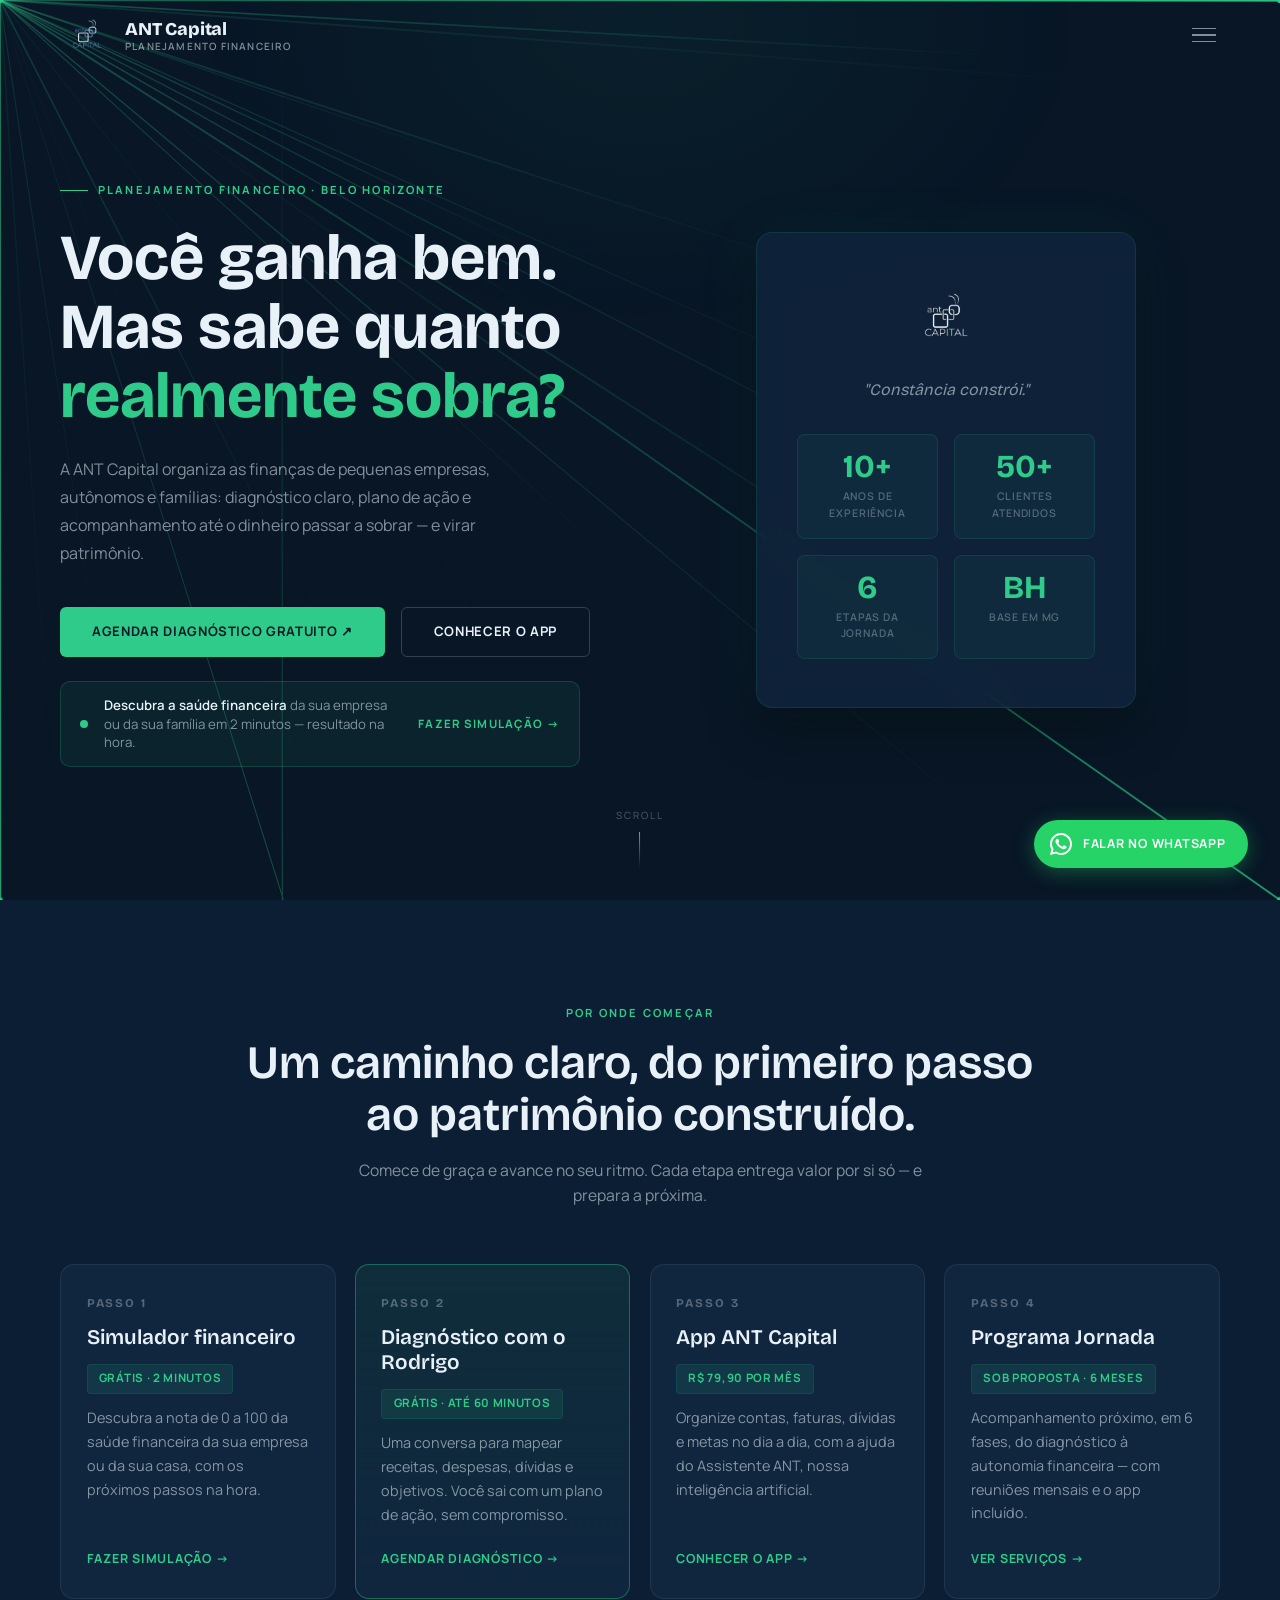
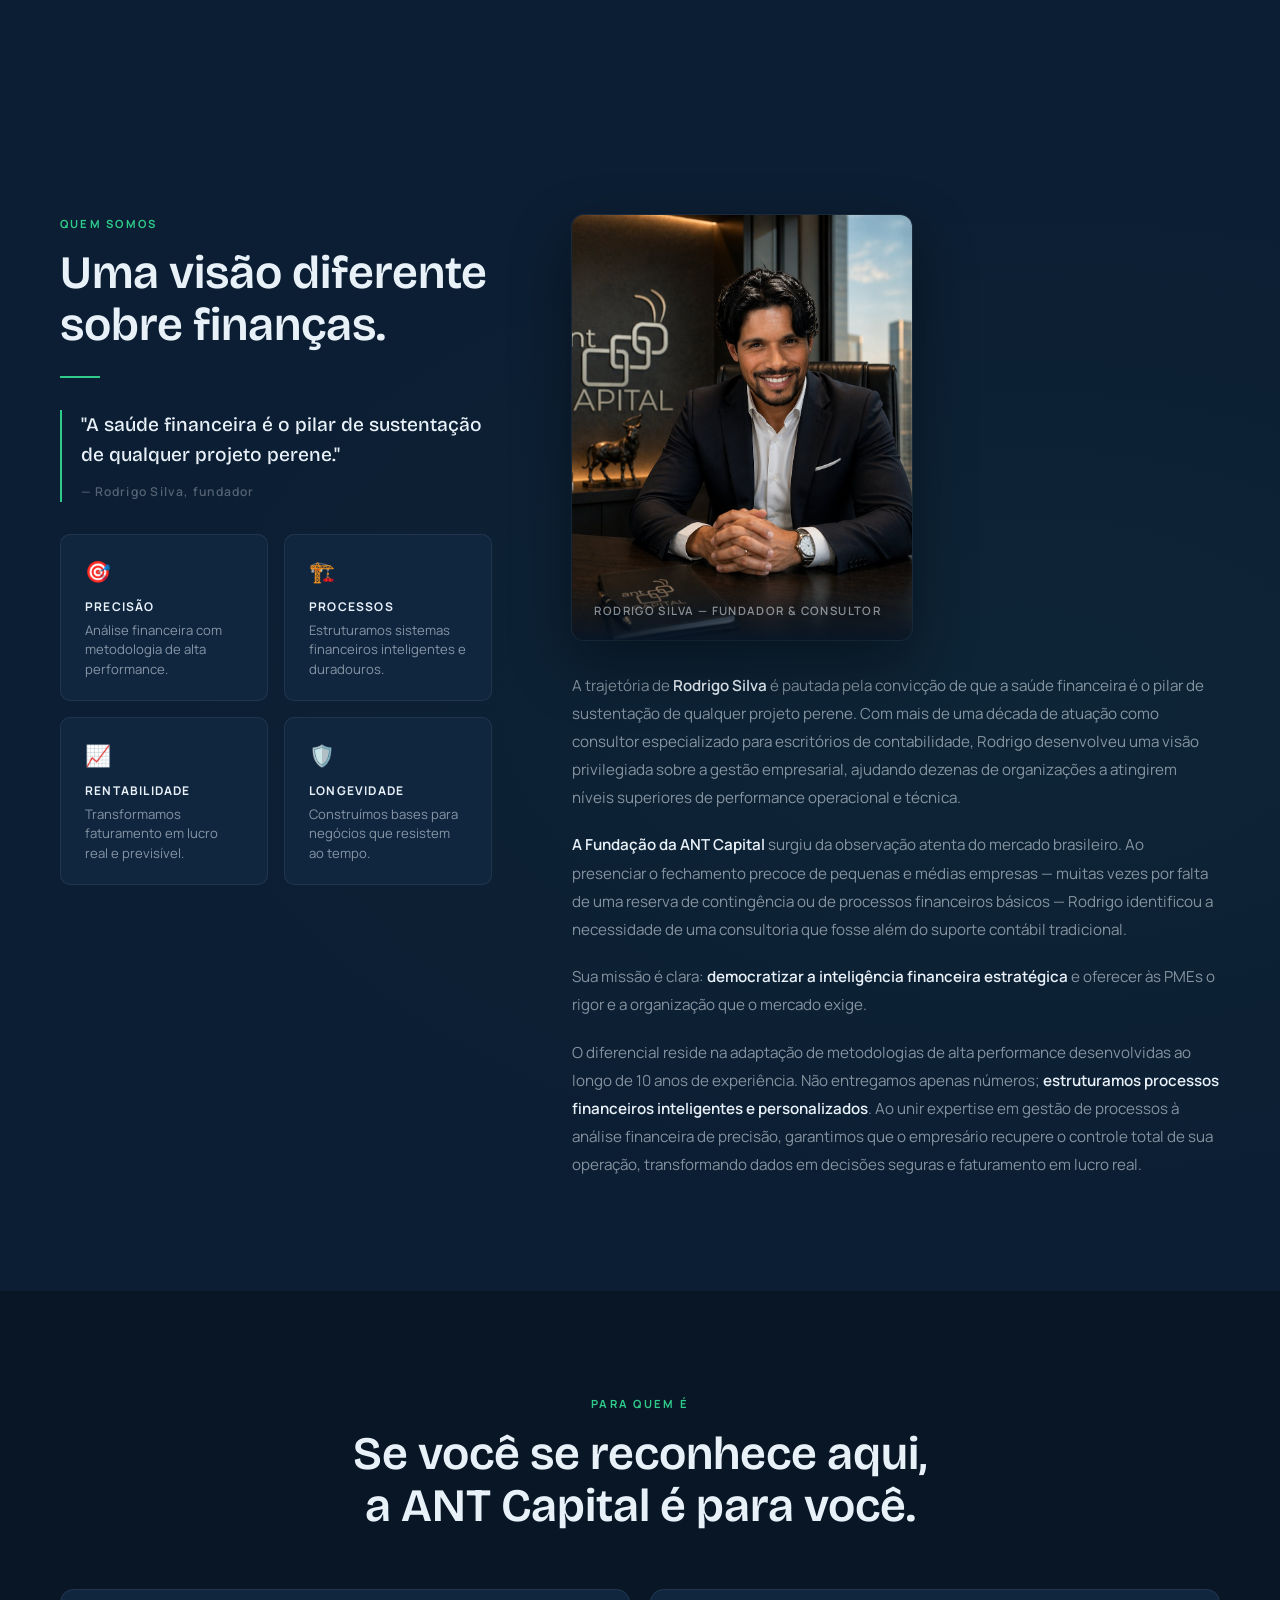
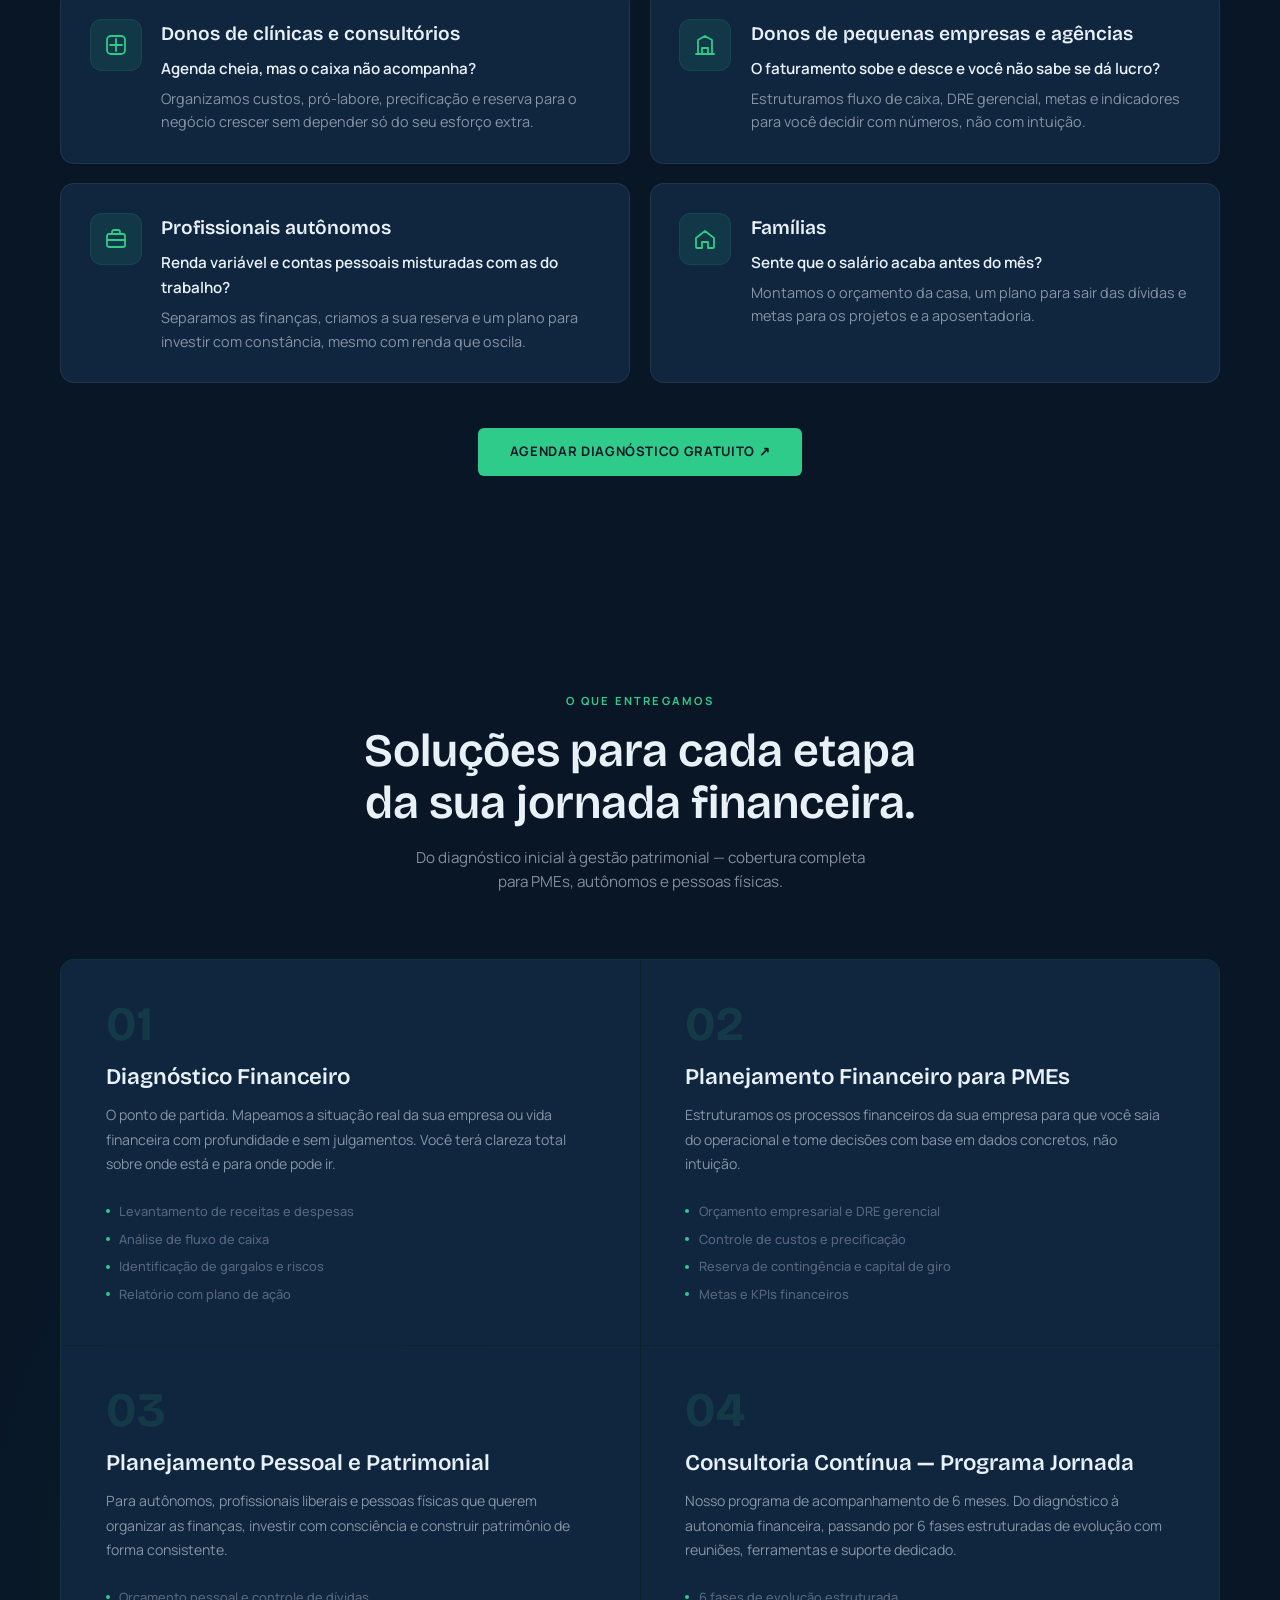
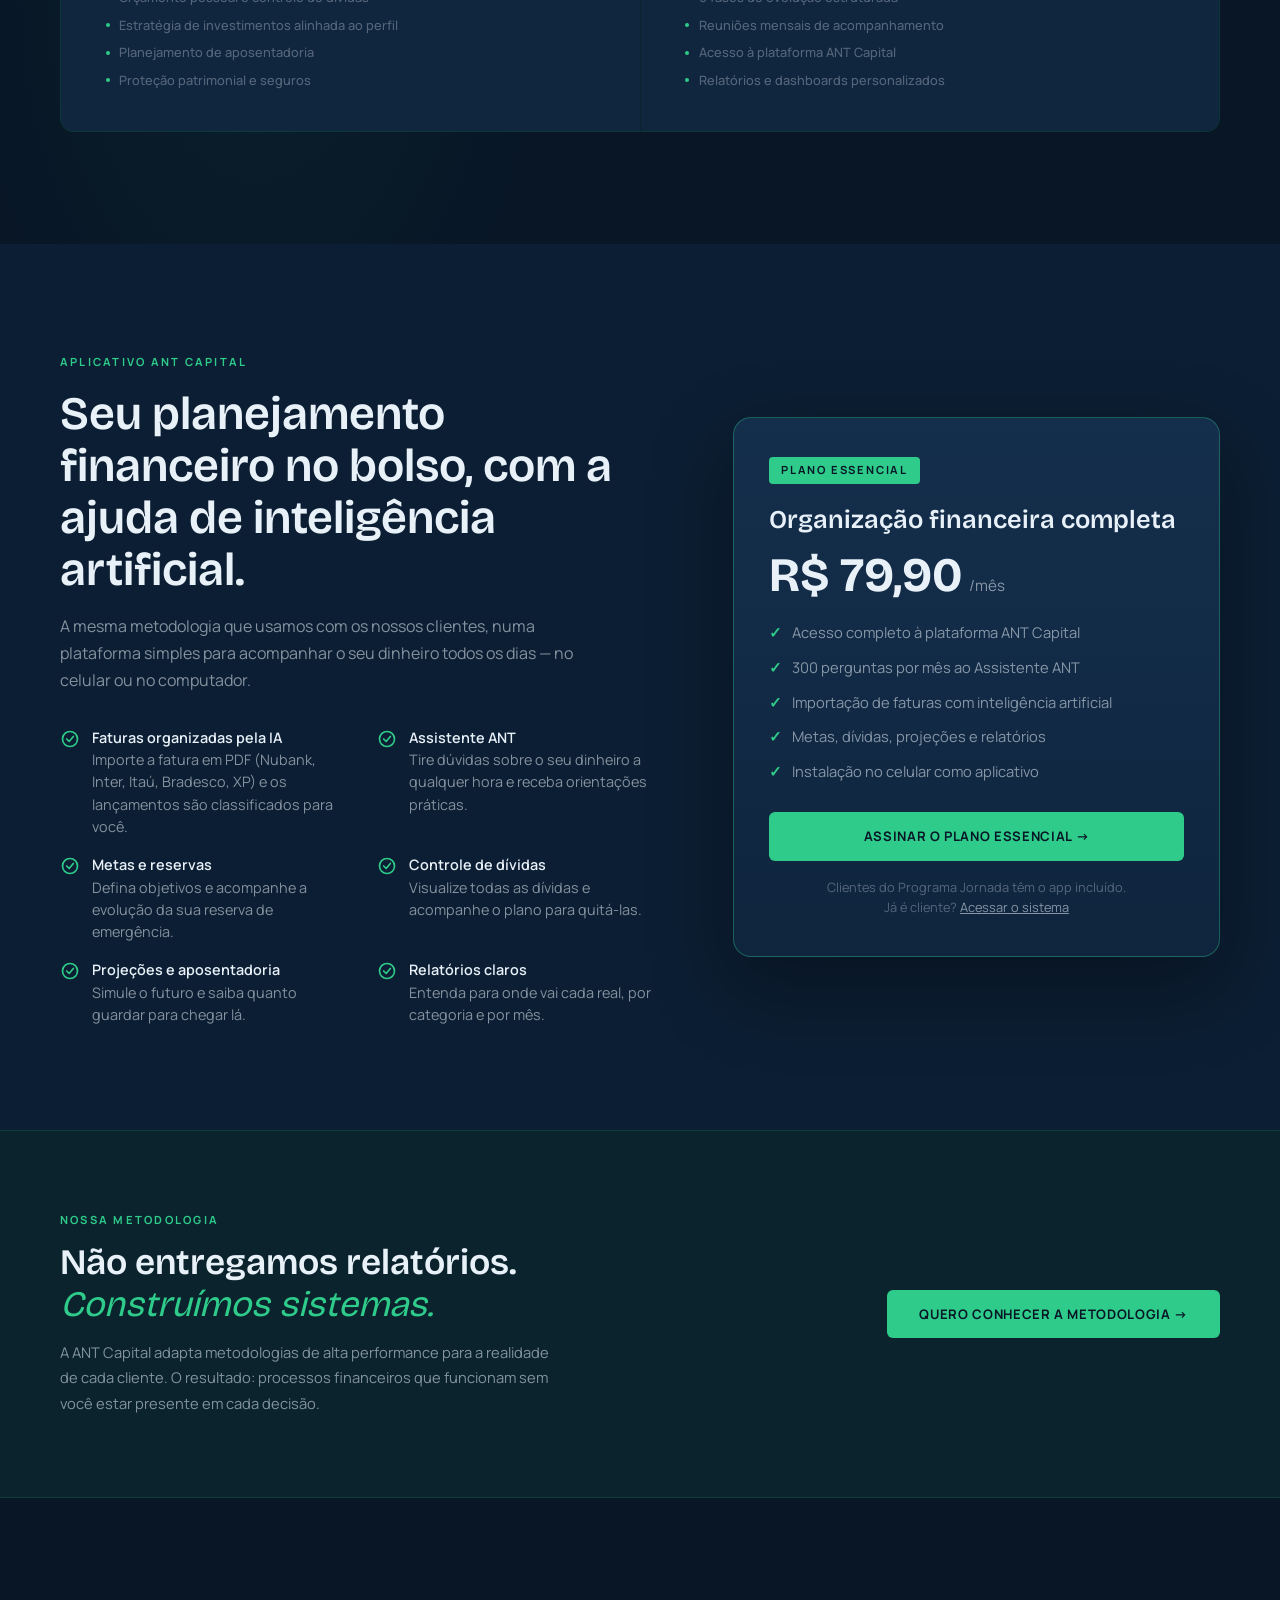
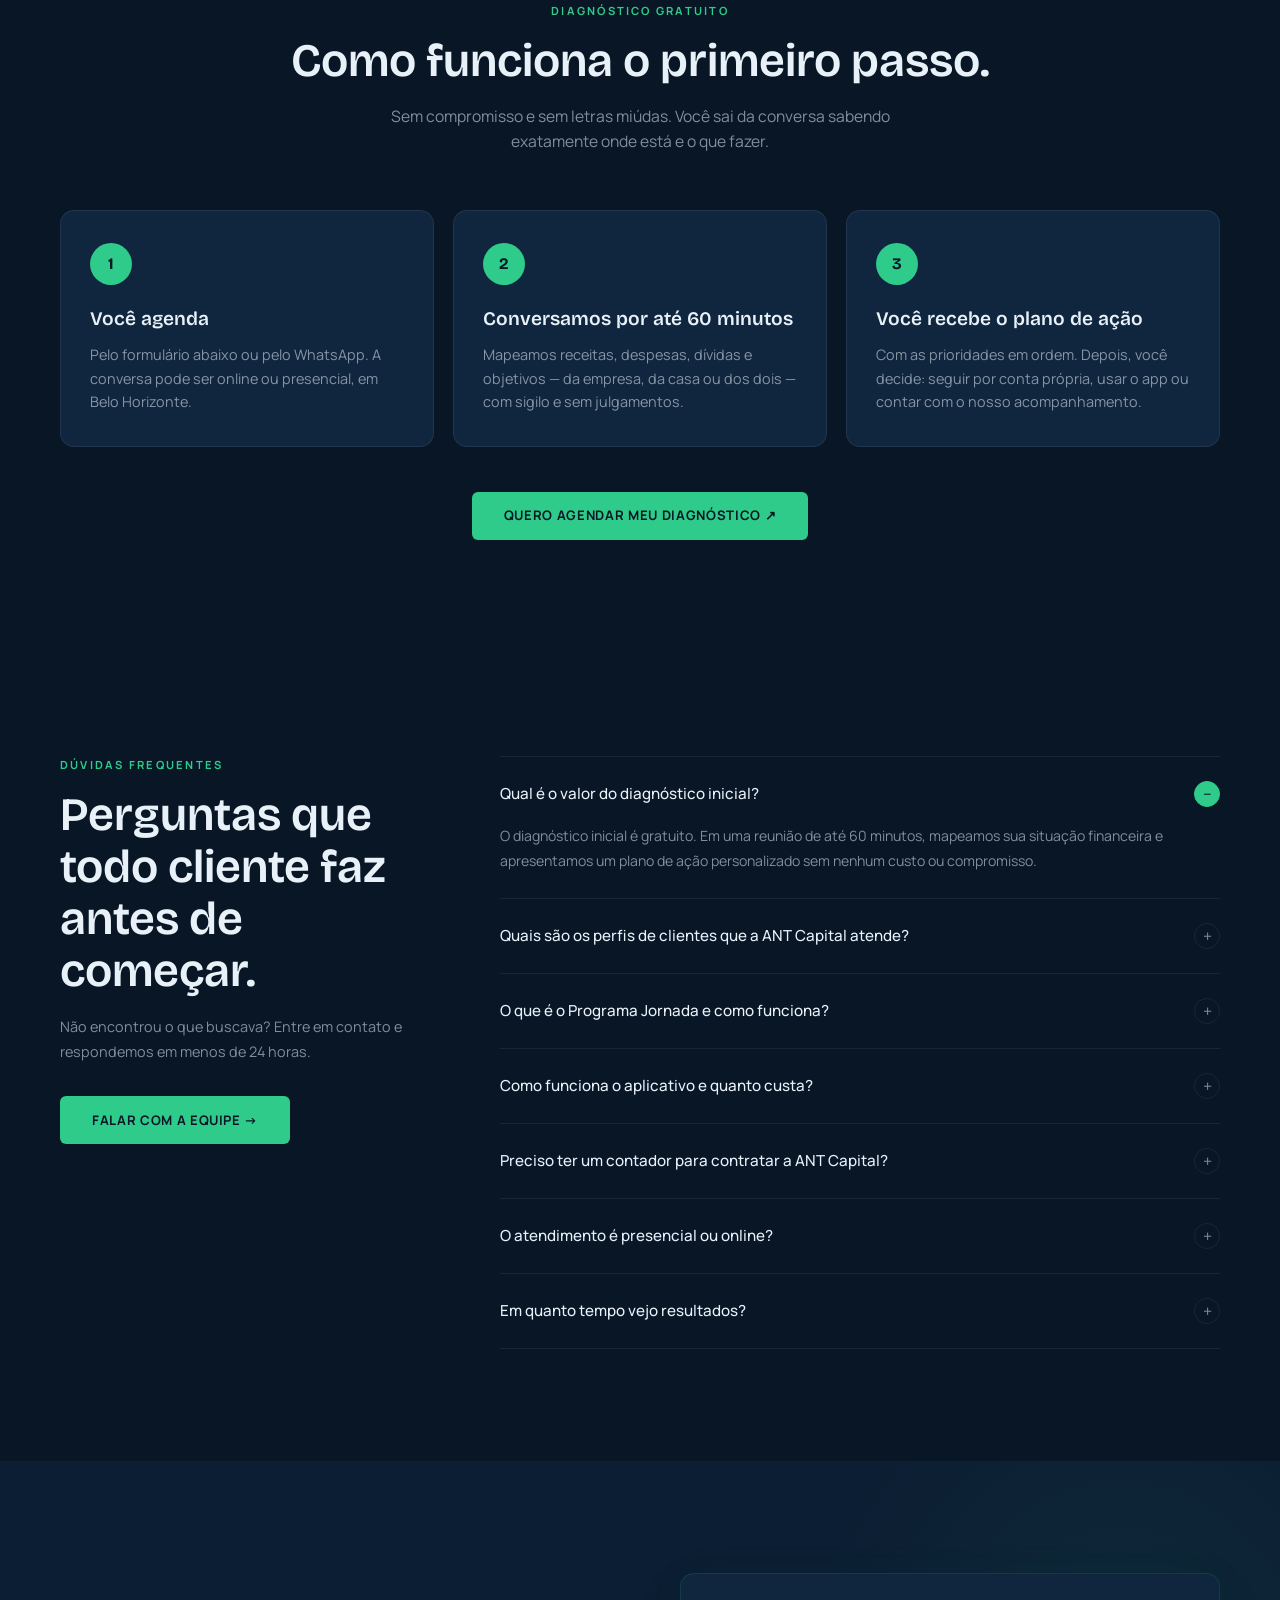
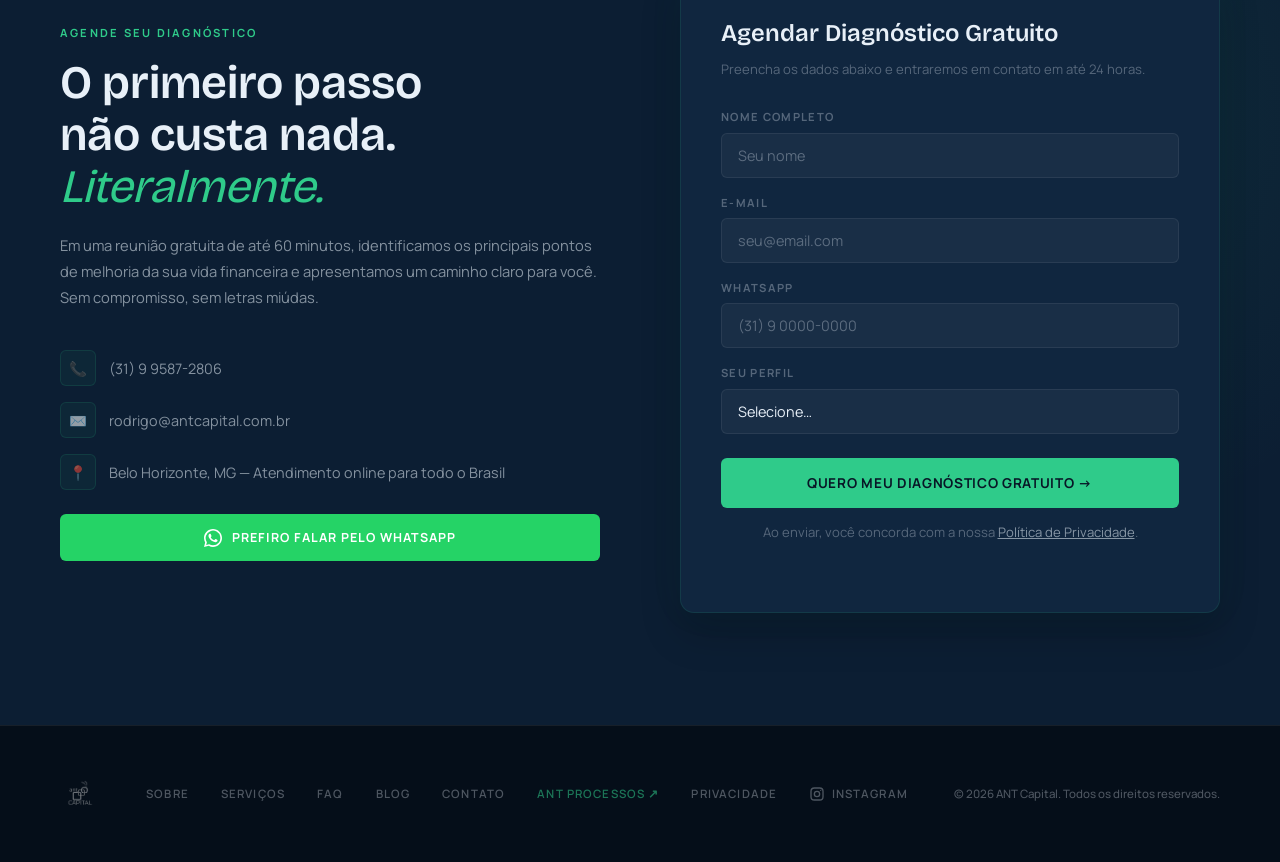
==== commit 133884b8: "Add files via upload" ====
--- a/index.html
+++ b/index.html
@@ -1200,7 +1200,7 @@
       <a href="#app">App</a>
       <a href="#faq">FAQ</a>
       <a href="/blog/">Blog</a>
-      <a href="ant-processos.html" class="nav-processos">ANT Processos</a>
+      <a href="ant-processos.html">ANT Processos</a>
     </div>
     <div class="nav-cta">
       <a href="https://app.antcapital.com.br" class="btn btn-outline" style="padding:0.65rem 1.4rem;font-size:0.75rem;">Acessar o Sistema</a>
@@ -1500,35 +1500,6 @@
       </ul>
       <a href="https://app.antcapital.com.br" class="btn btn-primary" id="btnAssinar" data-track="assinar_app">Assinar o plano Essencial →</a>
       <p class="plano-nota">Clientes do Programa Jornada têm o app incluído.<br>Já é cliente? <a href="https://app.antcapital.com.br">Acessar o sistema</a></p>
-    </div>
-  </div>
-</section>
-
-<!-- ANT PROCESSOS -->
-<section class="processos-band" id="processos">
-  <div class="container processos-inner reveal">
-    <div class="processos-text">
-      <div class="processos-tag">
-        <div class="processos-tag-dot"></div>
-        Novo serviço ANT Capital
-      </div>
-      <h2 class="processos-heading">
-        Você tem um escritório contábil?<br>
-        <em>Automatize o que drena sua equipe.</em>
-      </h2>
-      <p class="processos-sub">
-        O ANT Processos entrega diagnóstico, automação e melhoria de processos para escritórios de 2 a 10 funcionários — cobrança de documentos, alertas de prazos, onboarding de clientes e muito mais, rodando sozinhos.
-      </p>
-      <div class="processos-pills">
-        <span class="processos-pill">Cobrança automática</span>
-        <span class="processos-pill">Alertas fiscais</span>
-        <span class="processos-pill">Onboarding</span>
-        <span class="processos-pill">Bot de atendimento</span>
-        <span class="processos-pill">Diagnóstico gratuito</span>
-      </div>
-    </div>
-    <div class="processos-action">
-      <a href="ant-processos.html" class="btn-processos">Conhecer o ANT Processos →</a>
     </div>
   </div>
 </section>
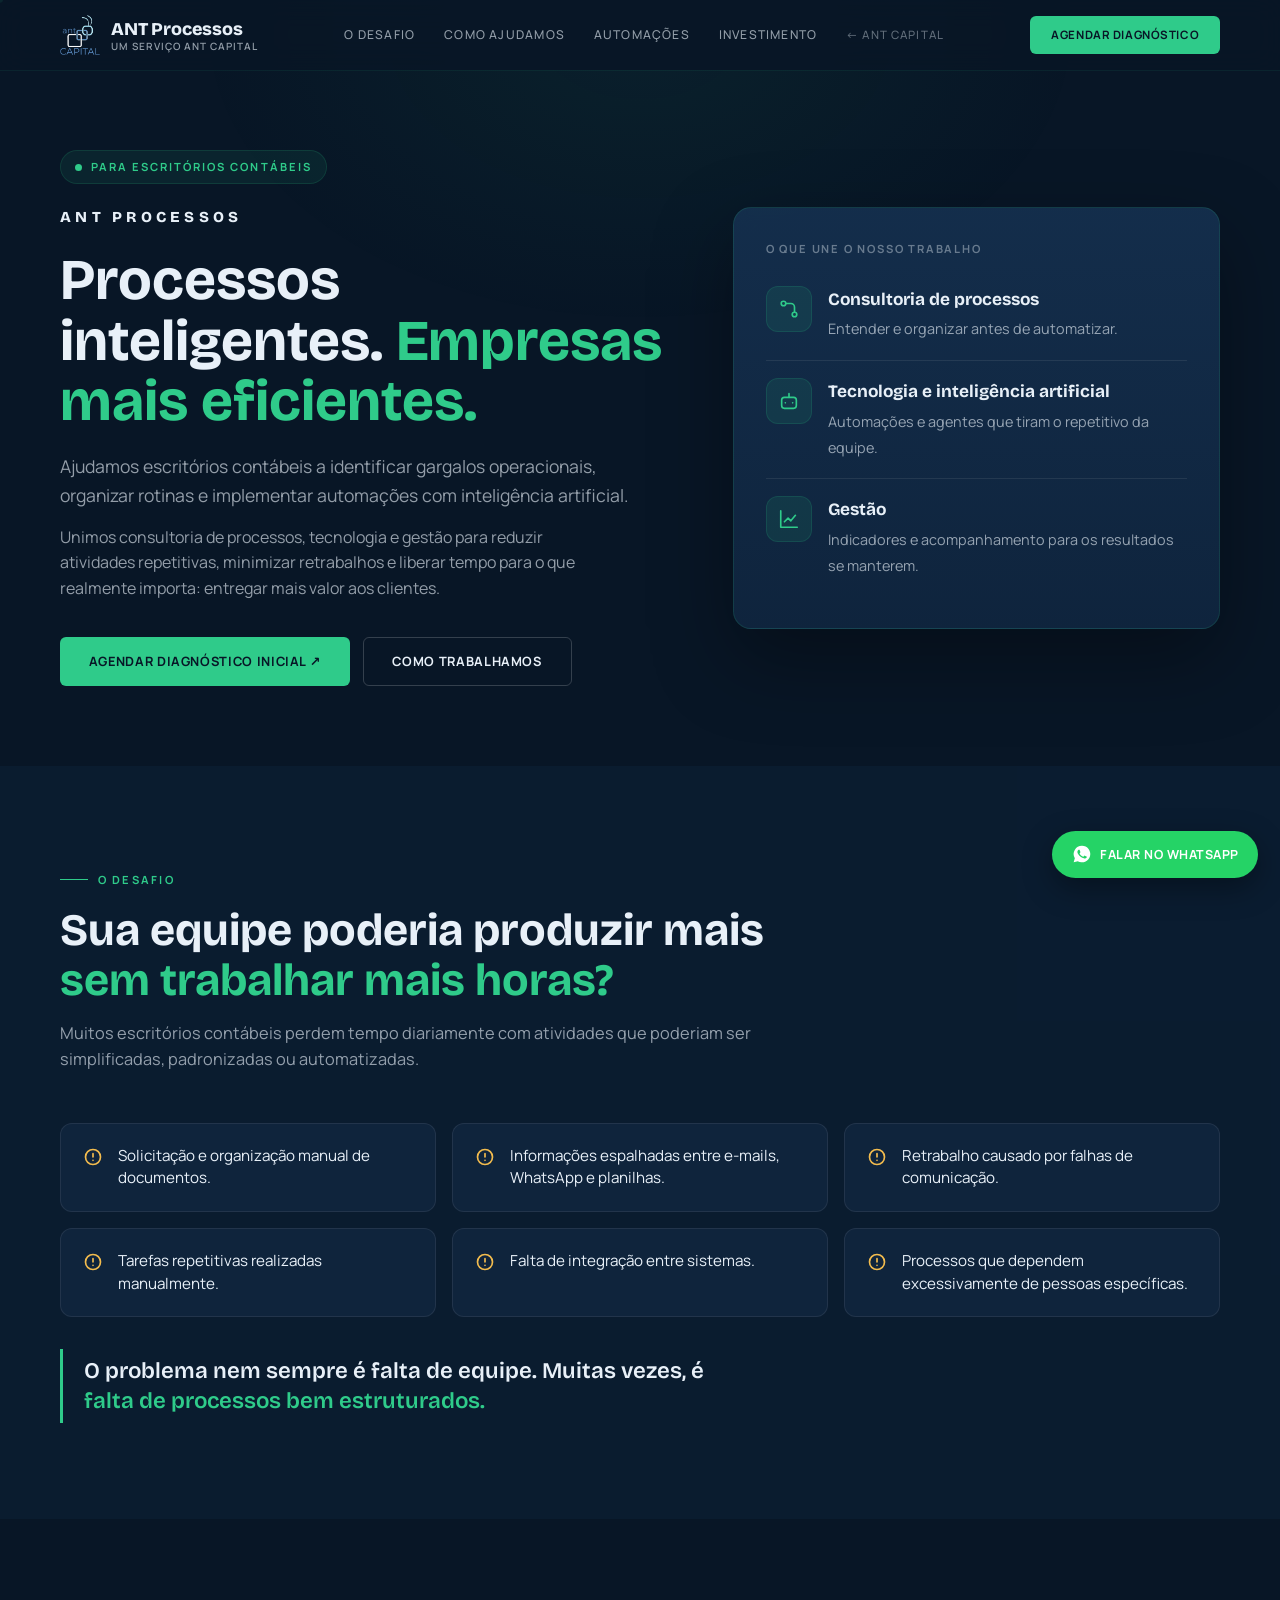
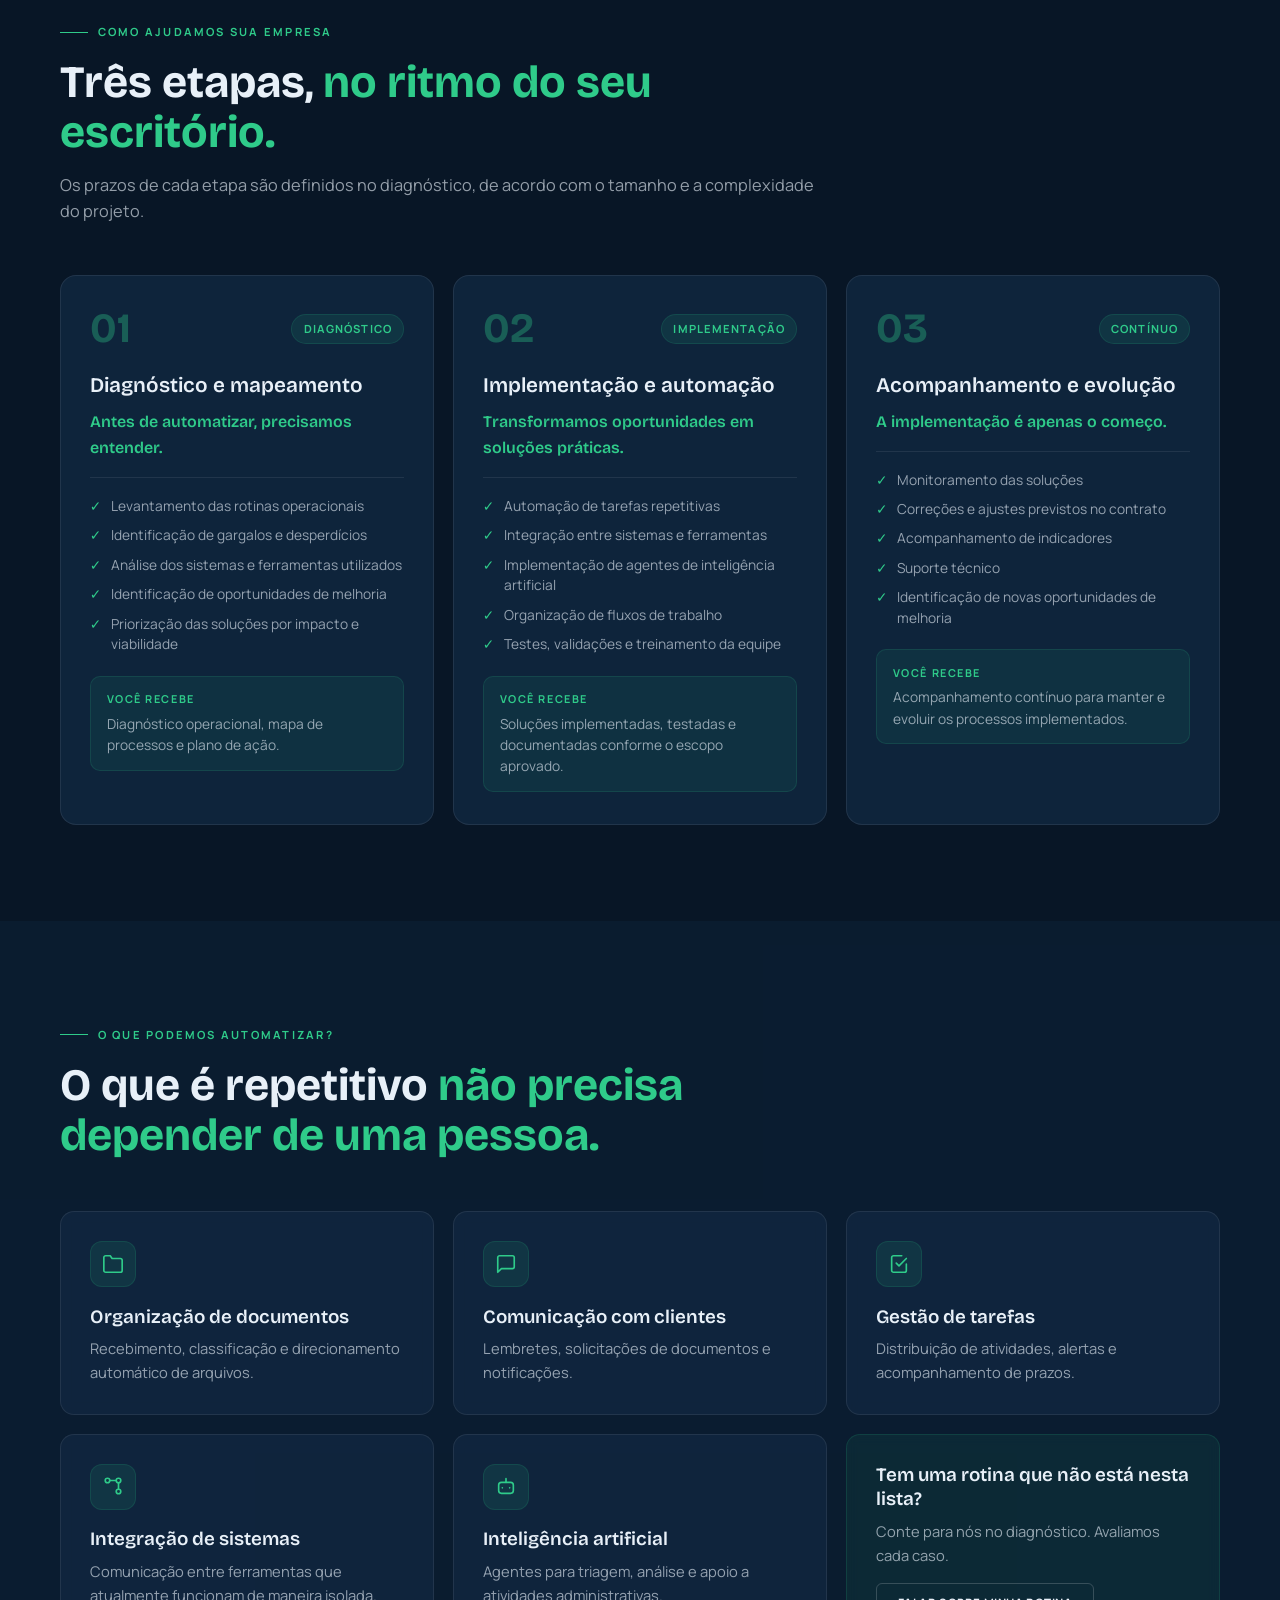
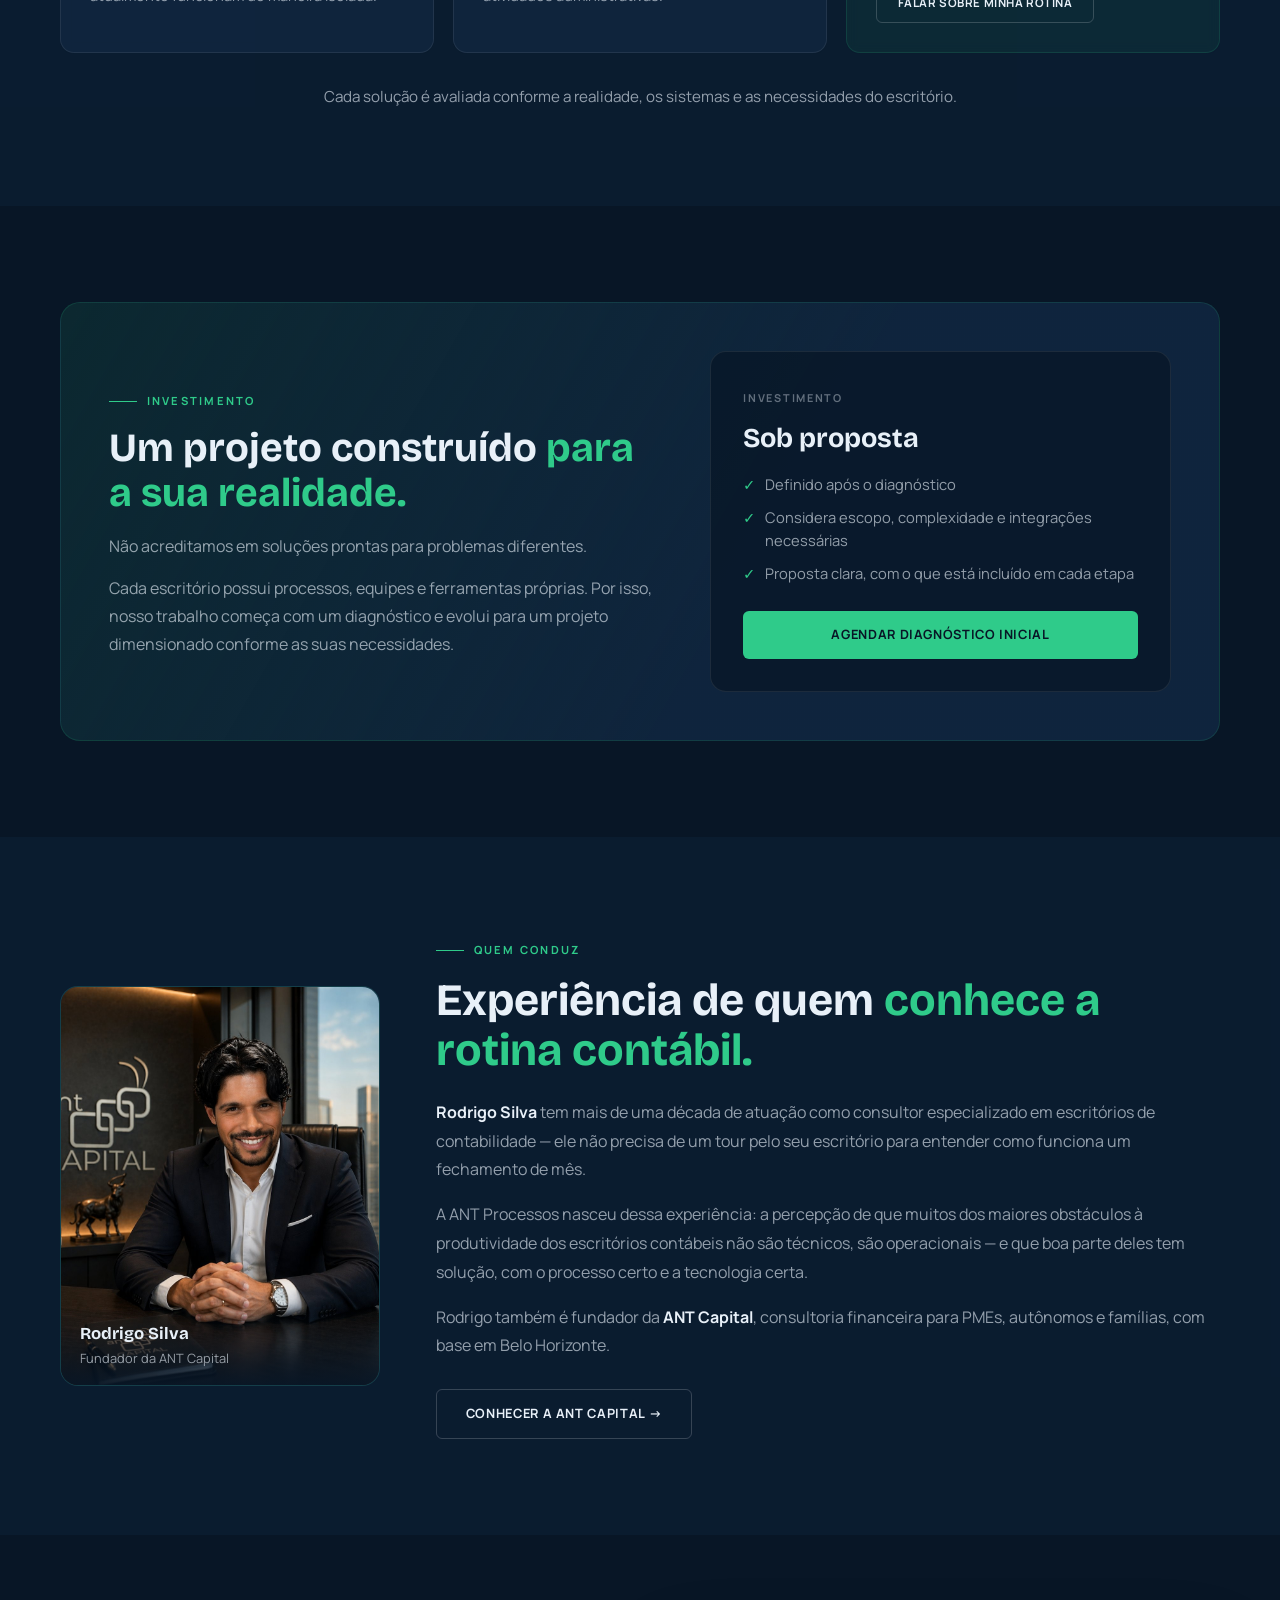
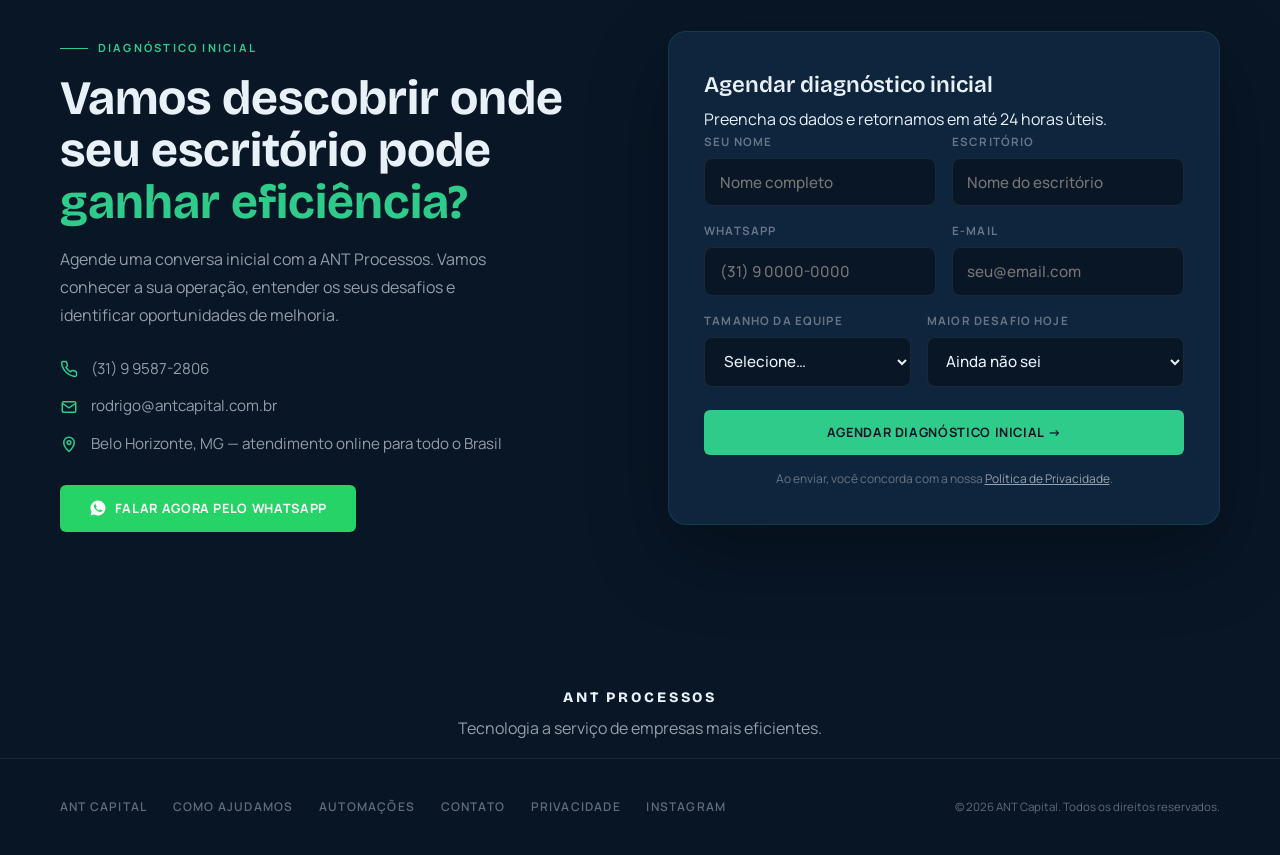
==== commit 433fe7a9: "Update index.html" ====
--- a/index.html
+++ b/index.html
@@ -3,1862 +3,558 @@
 <head>
   <meta charset="UTF-8" />
   <meta name="viewport" content="width=device-width, initial-scale=1.0" />
-  <title>ANT Capital — Planejamento Financeiro para PMEs e Autônomos em BH</title>
-  <meta name="description" content="A ANT Capital oferece planejamento financeiro estratégico para pequenas empresas, autônomos e pessoas físicas em Belo Horizonte. Agende um diagnóstico gratuito." />
-  <meta name="keywords" content="planejamento financeiro BH, consultoria financeira Belo Horizonte, consultoria financeira PME, planejamento financeiro autônomo, gestão financeira empresarial, consultoria financeira MG" />
+  <title>ANT Processos — Automação para Escritórios Contábeis</title>
+  <meta name="description" content="Consultoria de processos, automação e inteligência artificial para escritórios contábeis: diagnóstico, implementação e acompanhamento. Um serviço ANT Capital." />
   <meta name="author" content="Rodrigo Silva — ANT Capital" />
   <meta name="robots" content="index, follow" />
-  <link rel="canonical" href="https://www.antcapital.com.br/" />
-
-  <!-- Open Graph -->
+  <link rel="canonical" href="https://www.antcapital.com.br/ant-processos.html" />
+
   <meta property="og:type" content="website" />
-  <meta property="og:url" content="https://www.antcapital.com.br/" />
-  <meta property="og:title" content="ANT Capital — Planejamento Financeiro Estratégico" />
-  <meta property="og:description" content="Transforme dados em decisões que constroem riqueza. Consultoria financeira para PMEs, autônomos e pessoas físicas em BH. Diagnóstico gratuito." />
+  <meta property="og:url" content="https://www.antcapital.com.br/ant-processos.html" />
+  <meta property="og:title" content="ANT Processos — Processos inteligentes. Empresas mais eficientes." />
+  <meta property="og:description" content="Consultoria de processos, automação e inteligência artificial para escritórios contábeis." />
   <meta property="og:image" content="https://www.antcapital.com.br/rodrigo-silva.png" />
   <meta property="og:locale" content="pt_BR" />
   <meta property="og:site_name" content="ANT Capital" />
-
-  <!-- Twitter Card -->
   <meta name="twitter:card" content="summary_large_image" />
-  <meta name="twitter:title" content="ANT Capital — Planejamento Financeiro Estratégico" />
-  <meta name="twitter:description" content="Consultoria financeira para PMEs, autônomos e pessoas físicas em BH. Diagnóstico gratuito." />
-  <meta name="twitter:image" content="https://www.antcapital.com.br/rodrigo-silva.png" />
-
-  <!-- Favicon -->
-  <link rel="icon" type="image/png" href="[data-uri]">
-  <link rel="apple-touch-icon" href="LOGO_AZUL_TRANSPARENTE.png" />
-
-  <!-- Schema Markup -->
+
+  <link rel="icon" type="image/png" href="/blog/assets/favicon.png" />
+  <link rel="preconnect" href="https://fonts.googleapis.com" />
+  <link rel="preconnect" href="https://fonts.gstatic.com" crossorigin />
+  <link href="https://fonts.googleapis.com/css2?family=Bricolage+Grotesque:opsz,wght@12..96,500;12..96,600;12..96,700;12..96,800&family=Manrope:wght@400;500;600;700&display=swap" rel="stylesheet" />
+  <link rel="stylesheet" href="/blog/assets/blog.css" />
+
   <script type="application/ld+json">
   {
     "@context": "https://schema.org",
-    "@graph": [
-      {
-        "@type": "FinancialService",
-        "@id": "https://www.antcapital.com.br/#business",
-        "name": "ANT Capital",
-        "description": "Consultoria de planejamento financeiro estratégico para PMEs, autônomos e pessoas físicas em Belo Horizonte, Minas Gerais.",
-        "url": "https://www.antcapital.com.br",
-        "logo": "https://www.antcapital.com.br/LOGO_AZUL_TRANSPARENTE.png",
-        "image": "https://www.antcapital.com.br/rodrigo-silva.png",
-        "telephone": "+55-31-99587-2806",
-        "email": "rodrigo@antcapital.com.br",
-        "founder": {
-          "@type": "Person",
-          "name": "Rodrigo Silva",
-          "jobTitle": "Consultor Financeiro",
-          "worksFor": { "@id": "https://www.antcapital.com.br/#business" }
-        },
-        "address": {
-          "@type": "PostalAddress",
-          "addressLocality": "Belo Horizonte",
-          "addressRegion": "MG",
-          "addressCountry": "BR"
-        },
-        "areaServed": { "@type": "Country", "name": "Brasil" },
-        "serviceType": [
-          "Planejamento Financeiro",
-          "Consultoria Financeira para PMEs",
-          "Planejamento Patrimonial",
-          "Diagnóstico Financeiro Empresarial"
-        ],
-        "priceRange": "$$",
-        "openingHours": "Mo-Fr 08:00-18:00",
-        "sameAs": ["https://www.instagram.com/antconsultoria/", "https://wa.me/5531995872806"]
-      },
-      {
-        "@type": "WebSite",
-        "@id": "https://www.antcapital.com.br/#website",
-        "url": "https://www.antcapital.com.br",
-        "name": "ANT Capital",
-        "description": "Planejamento financeiro estratégico para PMEs e autônomos",
-        "inLanguage": "pt-BR"
-      }
-    ]
+    "@type": "Service",
+    "name": "ANT Processos",
+    "serviceType": "Automação e melhoria de processos para escritórios de contabilidade",
+    "description": "Consultoria de processos, automação e inteligência artificial para escritórios contábeis.",
+    "areaServed": { "@type": "Country", "name": "Brasil" },
+    "provider": { "@type": "Organization", "name": "ANT Capital", "url": "https://www.antcapital.com.br/" },
+    "url": "https://www.antcapital.com.br/ant-processos.html"
   }
   </script>
 
-  <link rel="preconnect" href="https://fonts.googleapis.com" />
-  <link rel="preconnect" href="https://fonts.gstatic.com" crossorigin />
-  <link href="https://fonts.googleapis.com/css2?family=Bricolage+Grotesque:opsz,wght@12..96,300;12..96,400;12..96,500;12..96,600;12..96,700&family=Manrope:wght@300;400;500;600&display=swap" rel="stylesheet" />
-
   <style>
-    :root {
-      --bg:       #081626;
-      --bg2:      #0C1E33;
-      --surface:  #10263F;
-      --surface2: #15304E;
-      --border:   rgba(47,203,138,0.12);
-      --border2:  rgba(255,255,255,0.07);
-      --green:    #2FCB8A;
-      --green-hi: #6FF0B6;
-      --gold:     #F3BC4E;
-      --text:     #E8F0F8;
-      --text2:    rgba(232,240,248,0.55);
-      --text3:    rgba(232,240,248,0.32);
-      --white:    #FFFFFF;
-      --ff-display: 'Bricolage Grotesque', sans-serif;
-      --ff-body:    'Manrope', sans-serif;
-      --ease: cubic-bezier(0.25, 0.46, 0.45, 0.94);
+    /* ===== ANT Processos — complementos ao blog.css ===== */
+    .sec { padding-block: 6rem; position: relative; z-index: 2; }
+    .sec-alt { background: rgba(12,30,51,0.82); }
+    .sec-head { max-width: 760px; margin-bottom: 3.2rem; }
+    .sec-head.center { text-align: center; margin-inline: auto; }
+    .sec-head h2 { font-family: var(--ff-display); font-weight: 700; font-size: clamp(1.9rem, 3.6vw, 2.8rem); line-height: 1.12; margin: 1rem 0 0.9rem; }
+    .sec-head h2 em { font-style: normal; color: var(--green); }
+    .sec-head p { color: var(--text2); font-size: 1.02rem; }
+    .sec-head.center .eyebrow { justify-content: center; }
+
+    /* Hero */
+    .p-hero { padding: 150px 0 80px; position: relative; z-index: 2; }
+    .p-hero-inner { display: grid; grid-template-columns: 1.25fr 1fr; gap: 4rem; align-items: center; }
+    .p-hero h1 { font-family: var(--ff-display); font-weight: 700; font-size: clamp(2.4rem, 5vw, 4rem); line-height: 1.05; margin: 1.3rem 0 1.3rem; }
+    .p-hero h1 em { font-style: normal; color: var(--green); }
+    .p-hero .lead { color: var(--text2); font-size: 1.1rem; max-width: 52ch; }
+    .p-hero .actions { display: flex; gap: .8rem; flex-wrap: wrap; margin-top: 2.2rem; }
+    .p-badge { display: inline-flex; align-items: center; gap: .55rem; font-size: .7rem; font-weight: 700; letter-spacing: .18em; text-transform: uppercase; color: var(--green); background: rgba(47,203,138,.08); border: 1px solid var(--border); padding: .45rem .9rem; border-radius: 999px; }
+    .p-badge i { width: 7px; height: 7px; border-radius: 50%; background: var(--green); box-shadow: 0 0 0 0 rgba(47,203,138,.6); animation: pulse 1.8s infinite; }
+    @keyframes pulse { 70% { box-shadow: 0 0 0 9px rgba(47,203,138,0); } 100% { box-shadow: 0 0 0 0 rgba(47,203,138,0); } }
+
+    .metrics { background: linear-gradient(180deg, rgba(21,48,78,.92), rgba(16,38,63,.92)); border: 1px solid var(--border); border-radius: 18px; padding: 2rem; display: grid; gap: 1rem; backdrop-filter: blur(8px); box-shadow: 0 30px 80px rgba(0,0,0,.35); }
+    .metrics h3 { font-size: .7rem; font-weight: 700; letter-spacing: .16em; text-transform: uppercase; color: var(--text3); }
+    .metric { display: grid; grid-template-columns: 120px 1fr; gap: 1rem; align-items: center; padding: 1.1rem 0; border-top: 1px solid var(--border2); }
+    .metric:first-of-type { border-top: 0; }
+    .metric b { font-family: var(--ff-display); font-size: 2rem; font-weight: 700; color: var(--green); line-height: 1; }
+    .metric span { color: var(--text2); font-size: .92rem; line-height: 1.45; }
+    .metrics small { color: var(--text3); font-size: .74rem; line-height: 1.5; }
+
+    /* Problemas */
+    .grid-3 { display: grid; grid-template-columns: repeat(3, 1fr); gap: 1.2rem; }
+    .card { background: rgba(16,38,63,.88); border: 1px solid var(--border2); border-radius: 14px; padding: 1.8rem; backdrop-filter: blur(6px); transition: border-color .3s var(--ease), transform .3s var(--ease); }
+    .card:hover { border-color: rgba(47,203,138,.3); transform: translateY(-3px); }
+    .card-icon { width: 46px; height: 46px; border-radius: 12px; display: grid; place-items: center; background: rgba(47,203,138,.1); border: 1px solid var(--border); color: var(--green); margin-bottom: 1.1rem; }
+    .card-icon svg { width: 22px; height: 22px; }
+    .card h3 { font-family: var(--ff-display); font-size: 1.18rem; font-weight: 600; margin-bottom: .5rem; line-height: 1.25; }
+    .card p { color: var(--text2); font-size: .92rem; line-height: 1.65; }
+    .card.problem .card-icon { color: var(--gold); background: rgba(243,188,78,.08); border-color: rgba(243,188,78,.2); }
+
+    /* Fases */
+    .fases { display: grid; grid-template-columns: repeat(3, 1fr); gap: 1.2rem; position: relative; }
+    .fase { position: relative; background: rgba(16,38,63,.9); border: 1px solid var(--border2); border-radius: 16px; padding: 2rem 1.8rem; }
+    .fase-top { display: flex; align-items: center; justify-content: space-between; margin-bottom: 1.2rem; }
+    .fase-num { font-family: var(--ff-display); font-size: 2.6rem; font-weight: 700; color: rgba(47,203,138,.35); line-height: 1; }
+    .fase-tempo { font-size: .7rem; font-weight: 700; letter-spacing: .1em; text-transform: uppercase; color: var(--green); background: rgba(47,203,138,.1); border: 1px solid var(--border); padding: .3rem .7rem; border-radius: 999px; }
+    .fase h3 { font-family: var(--ff-display); font-size: 1.3rem; font-weight: 600; margin-bottom: .6rem; }
+    .fase > p { color: var(--text2); font-size: .92rem; line-height: 1.65; margin-bottom: 1.2rem; }
+    .fase ul { display: flex; flex-direction: column; gap: .55rem; border-top: 1px solid var(--border2); padding-top: 1.1rem; }
+    .fase li { display: flex; gap: .6rem; font-size: .86rem; color: var(--text2); line-height: 1.5; }
+    .fase li::before { content: '✓'; color: var(--green); font-weight: 700; }
+
+
+    /* Automações */
+    .flow { display: flex; flex-wrap: wrap; align-items: center; gap: .35rem; margin-top: 1.1rem; padding-top: 1rem; border-top: 1px solid var(--border2); }
+    .flow span { font-size: .7rem; font-weight: 700; letter-spacing: .04em; color: var(--text); background: var(--bg2); border: 1px solid var(--border2); padding: .3rem .6rem; border-radius: 6px; }
+    .flow em { font-style: normal; color: var(--green); font-size: .8rem; }
+
+    /* Planos */
+    .planos { display: grid; grid-template-columns: repeat(3, 1fr); gap: 1.2rem; align-items: stretch; }
+    .plano { position: relative; display: flex; flex-direction: column; background: rgba(16,38,63,.92); border: 1px solid var(--border2); border-radius: 18px; padding: 2.2rem 1.9rem; }
+    .plano.top { border-color: rgba(47,203,138,.5); background: linear-gradient(180deg, rgba(47,203,138,.1), rgba(16,38,63,.95) 45%); box-shadow: 0 30px 80px rgba(0,0,0,.35); }
+    .plano-flag { position: absolute; top: -12px; left: 50%; transform: translateX(-50%); font-size: .66rem; font-weight: 700; letter-spacing: .14em; text-transform: uppercase; color: #081626; background: var(--green); padding: .35rem .85rem; border-radius: 999px; white-space: nowrap; }
+    .plano h3 { font-family: var(--ff-display); font-size: 1.4rem; font-weight: 600; }
+    .plano .preco { margin: 1.1rem 0 .3rem; font-family: var(--ff-display); font-size: 2.3rem; font-weight: 700; line-height: 1; }
+    .plano .preco small { font-family: var(--ff-body); font-size: .85rem; font-weight: 500; color: var(--text2); }
+    .plano .mensal { color: var(--text2); font-size: .9rem; margin-bottom: 1.4rem; }
+    .plano .mensal b { color: var(--text); }
+    .plano ul { display: flex; flex-direction: column; gap: .65rem; margin-bottom: 1.8rem; border-top: 1px solid var(--border2); padding-top: 1.3rem; }
+    .plano li { display: flex; gap: .6rem; font-size: .9rem; color: var(--text2); line-height: 1.45; }
+    .plano li::before { content: '✓'; color: var(--green); font-weight: 700; }
+    .plano .btn { margin-top: auto; width: 100%; }
+    .planos-nota { text-align: center; color: var(--text2); margin-top: 2rem; font-size: .95rem; }
+    .planos-nota a { color: var(--green); border-bottom: 1px solid rgba(47,203,138,.35); }
+
+    /* Sobre */
+    .sobre { display: grid; grid-template-columns: 320px 1fr; gap: 3.5rem; align-items: center; }
+    .sobre-foto { position: relative; border-radius: 18px; overflow: hidden; border: 1px solid var(--border); aspect-ratio: 4 / 5; background: var(--surface); }
+    .sobre-foto img { width: 100%; height: 100%; object-fit: cover; object-position: top; }
+    .sobre-foto figcaption { position: absolute; left: 0; right: 0; bottom: 0; padding: 1rem 1.2rem; background: linear-gradient(transparent, rgba(8,22,38,.95)); font-size: .8rem; color: var(--text2); }
+    .sobre-foto figcaption b { display: block; color: var(--text); font-family: var(--ff-display); font-size: 1.05rem; }
+    .sobre-texto p { color: var(--text2); font-size: 1rem; line-height: 1.8; }
+    .sobre-texto p + p { margin-top: 1rem; }
+    .sobre-texto strong { color: var(--text); }
+    .sobre-texto .btn { margin-top: 1.8rem; }
+
+    /* Contato */
+    .contato { display: grid; grid-template-columns: 1fr 1fr; gap: 3.5rem; align-items: start; }
+    .contato h2 { font-family: var(--ff-display); font-weight: 700; font-size: clamp(2rem, 4vw, 3rem); line-height: 1.08; margin: 1rem 0; }
+    .contato h2 em { font-style: normal; color: var(--green); }
+    .contato-left > p { color: var(--text2); font-size: 1rem; line-height: 1.75; max-width: 46ch; }
+    .info { margin-top: 1.8rem; display: flex; flex-direction: column; gap: .8rem; }
+    .info div { display: flex; align-items: center; gap: .8rem; color: var(--text2); font-size: .95rem; }
+    .info svg { width: 18px; height: 18px; color: var(--green); flex-shrink: 0; }
+    .wa-btn { margin-top: 1.8rem; background: #25D366; color: #fff; }
+    .wa-btn:hover { background: #2ee374; transform: translateY(-2px); }
+    .wa-btn svg { width: 18px; height: 18px; }
+    .form { background: rgba(16,38,63,.94); border: 1px solid var(--border); border-radius: 18px; padding: 2.2rem; box-shadow: 0 30px 80px rgba(0,0,0,.3); }
+    .form h3 { font-family: var(--ff-display); font-size: 1.4rem; font-weight: 600; margin-bottom: .3rem; }
+    .form > p { color: var(--text2); font-size: .9rem; margin-bottom: 1.4rem; }
+    .row { display: grid; grid-template-columns: 1fr 1fr; gap: 1rem; }
+    .field { display: flex; flex-direction: column; gap: .4rem; margin-bottom: 1rem; }
+    .field label { font-size: .72rem; font-weight: 700; letter-spacing: .1em; text-transform: uppercase; color: var(--text3); }
+    .field input, .field select { font: 500 .95rem var(--ff-body); color: var(--text); background: var(--bg); border: 1px solid var(--border2); border-radius: 8px; padding: .8rem .9rem; outline: none; transition: border-color .2s; }
+    .field input:focus, .field select:focus { border-color: var(--green); }
+    .form .btn { width: 100%; margin-top: .4rem; }
+    .form-legal { margin-top: .9rem; font-size: .75rem; color: var(--text3); text-align: center; }
+    .form-legal a { color: var(--text2); text-decoration: underline; }
+    .form-ok { display: none; text-align: center; padding: 1.5rem 0; }
+    .form-ok b { display: block; font-family: var(--ff-display); font-size: 1.4rem; margin: .8rem 0 .4rem; }
+    .form-ok p { color: var(--text2); font-size: .92rem; }
+    .form-ok .ok-icon { width: 58px; height: 58px; margin: 0 auto; border-radius: 50%; display: grid; place-items: center; background: rgba(47,203,138,.12); color: var(--green); font-size: 1.6rem; }
+
+    .nav-logo-text small { letter-spacing: .1em; }
+    .nav-back { font-size: .72rem !important; color: var(--text3) !important; }
+    .nav-back:hover { color: var(--green) !important; }
+
+    @media (max-width: 1000px) {
+      .p-hero-inner, .contato, .sobre { grid-template-columns: 1fr; }
+      .grid-3, .fases, .planos { grid-template-columns: 1fr 1fr; }
+      .sobre-foto { max-width: 320px; }
     }
-    *, *::before, *::after { box-sizing: border-box; margin: 0; padding: 0; }
-    html { scroll-behavior: smooth; }
-    body {
-      font-family: var(--ff-body);
-      color: var(--text);
-      background: var(--bg);
-      line-height: 1.6;
-      overflow-x: hidden;
+    @media (max-width: 680px) {
+      .sec { padding-block: 4.5rem; }
+      .p-hero { padding-top: 120px; }
+      .grid-3, .fases, .planos, .row { grid-template-columns: 1fr; }
+      .plano.top { order: -1; }
+      .metric { grid-template-columns: 96px 1fr; }
+      .form { padding: 1.6rem; }
     }
-    img { max-width: 100%; display: block; }
-    a { text-decoration: none; color: inherit; }
-    ul { list-style: none; }
-
-    /* Canvas formigas */
-    #ants {
-      position: fixed;
-      inset: 0;
-      z-index: 0;
-      pointer-events: none;
+
+    /* ===== Ajustes nov/2026 ===== */
+    .p-hero h1 { font-size: clamp(2.3rem, 4.6vw, 3.6rem); }
+    .p-hero .lead + .lead { margin-top: 1rem; font-size: 1rem; }
+    .brand-tag { font-family: var(--ff-display); font-weight: 800; font-size: .95rem; letter-spacing: .28em; color: var(--text); margin-top: 1.3rem; display: block; }
+    .pilares { background: linear-gradient(180deg, rgba(21,48,78,.92), rgba(16,38,63,.92)); border: 1px solid var(--border); border-radius: 18px; padding: 2rem; backdrop-filter: blur(8px); box-shadow: 0 30px 80px rgba(0,0,0,.35); }
+    .pilares h3 { font-size: .7rem; font-weight: 700; letter-spacing: .16em; text-transform: uppercase; color: var(--text3); margin-bottom: .6rem; }
+    .pilar { display: grid; grid-template-columns: 46px 1fr; gap: 1rem; align-items: start; padding: 1.1rem 0; border-top: 1px solid var(--border2); }
+    .pilar:first-of-type { border-top: 0; }
+    .pilar .card-icon { margin: 0; }
+    .pilar b { display: block; font-family: var(--ff-display); font-size: 1.08rem; color: var(--text); margin-bottom: .2rem; }
+    .pilar span { color: var(--text2); font-size: .9rem; line-height: 1.5; }
+
+    .dores { display: grid; grid-template-columns: repeat(3, 1fr); gap: 1rem; }
+    .dor { display: flex; gap: .9rem; align-items: flex-start; background: rgba(16,38,63,.88); border: 1px solid var(--border2); border-radius: 12px; padding: 1.3rem 1.4rem; font-size: .95rem; color: var(--text); line-height: 1.5; }
+    .dor svg { flex-shrink: 0; width: 20px; height: 20px; color: var(--gold); margin-top: 2px; }
+    .insight { margin-top: 2rem; border-left: 3px solid var(--green); padding: .4rem 0 .4rem 1.3rem; font-family: var(--ff-display); font-size: clamp(1.15rem, 2vw, 1.4rem); font-weight: 600; line-height: 1.35; max-width: 46ch; }
+    .insight em { font-style: normal; color: var(--green); }
+
+    .fase .fase-sub { font-family: var(--ff-display); font-size: 1rem; color: var(--green); font-weight: 600; margin: -.2rem 0 1rem; }
+    .recebe { margin-top: 1.3rem; background: rgba(47,203,138,.08); border: 1px solid var(--border); border-radius: 10px; padding: .9rem 1rem; font-size: .86rem; color: var(--text2); line-height: 1.55; }
+    .recebe b { display: block; font-size: .68rem; letter-spacing: .14em; text-transform: uppercase; color: var(--green); margin-bottom: .3rem; }
+
+    .auto-grid { display: grid; grid-template-columns: repeat(3, 1fr); gap: 1.2rem; }
+    .auto-grid .card:nth-child(4), .auto-grid .card:nth-child(5) { grid-column: span 1; }
+    .auto-nota { margin-top: 2rem; color: var(--text2); font-size: .95rem; text-align: center; }
+
+    .projeto { display: grid; grid-template-columns: 1.2fr 1fr; gap: 3rem; align-items: center; background: linear-gradient(120deg, rgba(47,203,138,.1), rgba(16,38,63,.92) 60%); border: 1px solid var(--border); border-radius: 20px; padding: 3rem; }
+    .projeto h2 { font-family: var(--ff-display); font-weight: 700; font-size: clamp(1.8rem, 3.2vw, 2.5rem); line-height: 1.12; margin: 1rem 0; }
+    .projeto h2 em { font-style: normal; color: var(--green); }
+    .projeto p { color: var(--text2); font-size: 1rem; line-height: 1.75; }
+    .projeto p + p { margin-top: .9rem; }
+    .investimento { background: rgba(8,22,38,.7); border: 1px solid var(--border2); border-radius: 16px; padding: 2rem; }
+    .investimento .tag-inv { font-size: .68rem; font-weight: 700; letter-spacing: .16em; text-transform: uppercase; color: var(--text3); }
+    .investimento strong { display: block; font-family: var(--ff-display); font-size: 1.7rem; color: var(--text); margin: .5rem 0 .8rem; }
+    .investimento ul { display: flex; flex-direction: column; gap: .55rem; margin-bottom: 1.6rem; }
+    .investimento li { display: flex; gap: .6rem; font-size: .92rem; color: var(--text2); }
+    .investimento li::before { content: '✓'; color: var(--green); font-weight: 700; }
+    .investimento .btn { width: 100%; }
+
+    .assinatura { text-align: center; padding: 3.5rem 0 1rem; position: relative; z-index: 2; }
+    .assinatura b { font-family: var(--ff-display); font-weight: 800; letter-spacing: .2em; font-size: .9rem; }
+    .assinatura span { display: block; color: var(--text2); margin-top: .4rem; font-size: 1rem; }
+
+    @media (max-width: 1000px) {
+      .dores, .auto-grid { grid-template-columns: 1fr 1fr; }
+      .projeto { grid-template-columns: 1fr; padding: 2.2rem; }
     }
-    .glow {
-      position: fixed;
-      top: -30%;
-      left: 50%;
-      transform: translateX(-50%);
-      width: 900px;
-      height: 600px;
-      background: radial-gradient(ellipse at center, rgba(47,203,138,0.05) 0%, transparent 70%);
-      pointer-events: none;
-      z-index: 0;
-    }
-
-    /* Utilities */
-    .container {
-      width: min(1160px, 92%);
-      margin-inline: auto;
-      position: relative;
-      z-index: 2;
-    }
-    .label-eyebrow {
-      font-family: var(--ff-body);
-      font-size: 0.7rem;
-      font-weight: 700;
-      letter-spacing: 0.2em;
-      text-transform: uppercase;
-      color: var(--green);
-    }
-    .section-title {
-      font-family: var(--ff-display);
-      font-size: clamp(1.9rem, 3.8vw, 2.9rem);
-      font-weight: 600;
-      line-height: 1.12;
-      color: var(--text);
-    }
-    .btn {
-      display: inline-flex;
-      align-items: center;
-      gap: 0.5rem;
-      padding: 0.85rem 2rem;
-      border-radius: 6px;
-      font-family: var(--ff-body);
-      font-size: 0.82rem;
-      font-weight: 700;
-      letter-spacing: 0.05em;
-      text-transform: uppercase;
-      cursor: pointer;
-      border: none;
-      transition: all 0.3s var(--ease);
-    }
-    .btn-primary {
-      background: var(--green);
-      color: #081626;
-    }
-    .btn-primary:hover {
-      background: var(--green-hi);
-      transform: translateY(-2px);
-      box-shadow: 0 8px 28px rgba(47,203,138,0.35);
-    }
-    .btn-outline {
-      background: transparent;
-      color: var(--text);
-      border: 1px solid rgba(255,255,255,0.18);
-    }
-    .btn-outline:hover {
-      border-color: var(--green);
-      color: var(--green);
-      background: rgba(47,203,138,0.06);
-    }
-
-    /* Reveal */
-    .reveal {
-      opacity: 0;
-      transform: translateY(24px);
-      transition: opacity 0.7s var(--ease), transform 0.7s var(--ease);
-    }
-    .reveal.visible { opacity: 1; transform: translateY(0); }
-    .reveal-delay-1 { transition-delay: 0.1s; }
-    .reveal-delay-2 { transition-delay: 0.2s; }
-    .reveal-delay-3 { transition-delay: 0.3s; }
-
-    /* NAV */
-    .nav {
-      position: fixed;
-      top: 0; left: 0; right: 0;
-      z-index: 100;
-      transition: background 0.4s var(--ease), box-shadow 0.4s var(--ease);
-    }
-    .nav.scrolled {
-      background: rgba(8,22,38,0.95);
-      backdrop-filter: blur(14px);
-      box-shadow: 0 1px 0 rgba(47,203,138,0.08);
-    }
-    .nav-inner {
-      display: flex;
-      align-items: center;
-      justify-content: space-between;
-      height: 70px;
-    }
-    .nav-logo { display: flex; align-items: center; gap: 11px; text-decoration: none; }
-    .nav-logo img { height: 54px; width: auto; }
-    .nav-logo-mark { width: 54px; height: 54px; border-radius: 0; background: none; display: grid; place-items: center; flex-shrink: 0; }
-    .nav-logo-text { white-space: nowrap; font-family: var(--ff-display); font-weight: 800; font-size: 18px; letter-spacing: -.01em; color: var(--text); line-height: 1; }
-    .nav-logo-text small { display: block; font-family: var(--ff-body); font-weight: 600; font-size: 10px; letter-spacing: .12em; text-transform: uppercase; color: var(--text2); margin-top: 3px; }
-    .nav-links { display: flex; align-items: center; gap: 1.3rem; }
-    .nav-links a {
-      font-family: var(--ff-body);
-      font-size: 0.78rem;
-      font-weight: 500;
-      letter-spacing: 0.1em;
-      text-transform: uppercase;
-      color: var(--text2);
-      transition: color 0.2s;
-    }
-    .nav-links a:hover { color: var(--text); }
-    .nav-links a.nav-processos {
-      color: var(--green);
-      border: 1px solid rgba(47,203,138,0.3);
-      padding: 0.3rem 0.9rem;
-      border-radius: 4px;
-      transition: all 0.2s;
-    }
-    .nav-links a.nav-processos:hover {
-      background: rgba(47,203,138,0.1);
-      border-color: var(--green);
-    }
-    .nav-cta { display: flex; align-items: center; gap: 1rem; }
-    .nav-cta .btn { white-space: nowrap; }
-    .nav-links a { white-space: nowrap; }
-    @media (max-width: 1280px) {
-      .nav-links, .nav-cta { display: none !important; }
-      .hamburger { display: flex !important; }
-    }
-    .hamburger {
-      display: none;
-      flex-direction: column;
-      gap: 5px;
-      cursor: pointer;
-      padding: 4px;
-    }
-    .hamburger span {
-      display: block;
-      width: 24px;
-      height: 1.5px;
-      background: var(--text2);
-      transition: all 0.3s var(--ease);
-    }
-    .mobile-menu {
-      display: none;
-      position: fixed;
-      inset: 0;
-      background: var(--bg);
-      z-index: 99;
-      flex-direction: column;
-      align-items: center;
-      justify-content: center;
-      gap: 1.4rem;
-    }
-    .mobile-menu.open { display: flex; }
-    .mobile-menu a {
-      font-family: var(--ff-display);
-      font-size: 2rem;
-      color: var(--text);
-      font-weight: 500;
-    }
-    .mobile-menu a.btn {
-      font-family: var(--ff-body);
-      font-size: 0.85rem;
-      font-weight: 700;
-      color: inherit;
-    }
-    .mobile-menu a.btn-primary { color: #081626; }
-    .mobile-menu a.mob-processos {
-      font-size: 1.1rem;
-      color: var(--green);
-      font-family: var(--ff-body);
-      letter-spacing: 0.1em;
-      text-transform: uppercase;
-      font-weight: 700;
-    }
-
-    /* HERO */
-    .hero {
-      min-height: 100vh;
-      display: flex;
-      align-items: center;
-      position: relative;
-      overflow: hidden;
-    }
-    .hero-inner {
-      position: relative;
-      z-index: 2;
-      display: grid;
-      grid-template-columns: 1fr 1fr;
-      gap: 4rem;
-      align-items: center;
-      padding-block: 120px 80px;
-    }
-    .hero-eyebrow {
-      display: inline-flex;
-      align-items: center;
-      gap: 0.6rem;
-      margin-bottom: 1.5rem;
-    }
-    .hero-eyebrow-line {
-      width: 28px;
-      height: 1px;
-      background: var(--green);
-    }
-    .hero-heading {
-      font-family: var(--ff-display);
-      font-size: clamp(2.5rem, 5vw, 4rem);
-      font-weight: 700;
-      line-height: 1.08;
-      color: var(--text);
-      margin-bottom: 1.5rem;
-    }
-    .hero-heading em {
-      font-style: normal;
-      color: var(--green);
-    }
-    .hero-sub {
-      font-size: 1rem;
-      font-weight: 400;
-      color: var(--text2);
-      max-width: 44ch;
-      margin-bottom: 2.5rem;
-      line-height: 1.75;
-    }
-    .hero-actions {
-      display: flex;
-      gap: 1rem;
-      flex-wrap: wrap;
-      margin-bottom: 1.5rem;
-    }
-    .sim-banner {
-      display: flex;
-      align-items: center;
-      gap: 1rem;
-      background: rgba(47,203,138,0.07);
-      border: 1px solid rgba(47,203,138,0.2);
-      border-radius: 10px;
-      padding: 0.9rem 1.2rem;
-      max-width: 520px;
-    }
-    .sim-banner-pulse {
-      width: 8px; height: 8px;
-      border-radius: 50%;
-      background: var(--green);
-      flex-shrink: 0;
-      animation: sim-blink 2s ease-in-out infinite;
-    }
-    @keyframes sim-blink {
-      0%, 100% { opacity: 1; } 50% { opacity: 0.3; }
-    }
-    .sim-banner-text {
-      font-size: 0.83rem;
-      color: var(--text2);
-      line-height: 1.4;
-      flex: 1;
-    }
-    .sim-banner-text strong { color: var(--text); font-weight: 600; }
-    .sim-banner-link {
-      font-size: 0.72rem;
-      font-weight: 700;
-      letter-spacing: 0.1em;
-      text-transform: uppercase;
-      color: var(--green);
-      white-space: nowrap;
-      flex-shrink: 0;
-      transition: color 0.2s;
-    }
-    .sim-banner-link:hover { color: var(--green-hi); }
-    .hero-right { display: flex; justify-content: center; align-items: center; }
-    .hero-glass {
-      background: rgba(16,38,63,0.75);
-      border: 1px solid var(--border);
-      border-radius: 16px;
-      padding: 3rem 2.5rem;
-      backdrop-filter: blur(16px);
-      text-align: center;
-      max-width: 380px;
-      width: 100%;
-      box-shadow: 0 0 60px rgba(47,203,138,0.06), 0 24px 48px rgba(0,0,0,0.35);
-    }
-    .hero-glass img { height: 72px; width: auto; margin: 0 auto 1.5rem; filter: brightness(1.3); }
-    .hero-glass-tagline {
-      font-family: var(--ff-display);
-      font-size: 1rem;
-      font-style: italic;
-      color: var(--text2);
-      line-height: 1.6;
-      margin-bottom: 2rem;
-      font-weight: 400;
-    }
-    .hero-stats { display: grid; grid-template-columns: 1fr 1fr; gap: 1rem; }
-    .hero-stat {
-      text-align: center;
-      padding: 1rem;
-      background: rgba(47,203,138,0.05);
-      border: 1px solid rgba(47,203,138,0.12);
-      border-radius: 8px;
-    }
-    .hero-stat-number {
-      font-family: var(--ff-display);
-      font-size: 2rem;
-      font-weight: 700;
-      color: var(--green);
-      line-height: 1;
-      margin-bottom: 0.3rem;
-    }
-    .hero-stat-label {
-      font-size: 0.66rem;
-      letter-spacing: 0.08em;
-      text-transform: uppercase;
-      color: var(--text3);
-      font-weight: 600;
-    }
-    .hero-scroll {
-      position: absolute;
-      bottom: 2rem;
-      left: 50%;
-      transform: translateX(-50%);
-      display: flex;
-      flex-direction: column;
-      align-items: center;
-      gap: 0.5rem;
-      color: var(--text3);
-      font-size: 0.62rem;
-      letter-spacing: 0.2em;
-      text-transform: uppercase;
-      z-index: 2;
-    }
-    .hero-scroll-line {
-      width: 1px;
-      height: 36px;
-      background: linear-gradient(to bottom, var(--green), transparent);
-      animation: scrollPulse 2s ease-in-out infinite;
-    }
-    @keyframes scrollPulse {
-      0%, 100% { opacity: 0.4; } 50% { opacity: 1; }
-    }
-
-    /* SOBRE */
-    .sobre {
-      padding-block: 7rem;
-      background: var(--bg2);
-      position: relative;
-    }
-    .sobre::before {
-      content: '';
-      position: absolute;
-      inset: 0;
-      background: radial-gradient(ellipse at 80% 50%, rgba(47,203,138,0.04) 0%, transparent 60%);
-      pointer-events: none;
-    }
-    .sobre-inner {
-      display: grid;
-      grid-template-columns: 1fr 1.5fr;
-      gap: 5rem;
-      align-items: start;
-    }
-    .sobre-label { margin-bottom: 1rem; display: block; }
-    .sobre-title { margin-bottom: 1.5rem; }
-    .sobre-accent-line {
-      width: 40px;
-      height: 2px;
-      background: var(--green);
-      margin-bottom: 2rem;
-    }
-    .sobre-quote {
-      font-family: var(--ff-display);
-      font-size: 1.2rem;
-      font-weight: 500;
-      color: var(--text);
-      line-height: 1.55;
-      padding-left: 1.2rem;
-      border-left: 2px solid var(--green);
-    }
-    .sobre-quote-author {
-      display: block;
-      font-size: 0.76rem;
-      font-style: normal;
-      font-family: var(--ff-body);
-      letter-spacing: 0.1em;
-      color: var(--text3);
-      margin-top: 0.8rem;
-      font-weight: 600;
-    }
-    .sobre-pilares {
-      display: grid;
-      grid-template-columns: 1fr 1fr;
-      gap: 1rem;
-      margin-top: 2rem;
-    }
-    .sobre-pilar {
-      background: var(--surface);
-      border: 1px solid var(--border2);
-      border-radius: 10px;
-      padding: 1.3rem 1.5rem;
-      transition: border-color 0.3s, background 0.3s;
-    }
-    .sobre-pilar:hover {
-      border-color: rgba(47,203,138,0.25);
-      background: rgba(47,203,138,0.04);
-    }
-    .sobre-pilar-icon { font-size: 1.3rem; margin-bottom: 0.5rem; }
-    .sobre-pilar-title {
-      font-size: 0.75rem;
-      font-weight: 700;
-      letter-spacing: 0.1em;
-      text-transform: uppercase;
-      color: var(--text);
-      margin-bottom: 0.3rem;
-    }
-    .sobre-pilar-text { font-size: 0.82rem; color: var(--text2); line-height: 1.5; }
-    .sobre-photo-wrap {
-      position: relative;
-      border-radius: 12px;
-      overflow: hidden;
-      aspect-ratio: 4/5;
-      max-width: 340px;
-      margin-bottom: 2rem;
-      box-shadow: 0 24px 60px rgba(0,0,0,0.4), 0 0 0 1px var(--border2);
-    }
-    .sobre-photo-wrap img {
-      width: 100%;
-      height: 100%;
-      object-fit: cover;
-      object-position: center top;
-    }
-    .sobre-photo-caption {
-      position: absolute;
-      bottom: 0; left: 0; right: 0;
-      padding: 1.2rem 1.4rem;
-      background: linear-gradient(to top, rgba(8,22,38,0.95), transparent);
-      color: var(--text2);
-      font-size: 0.72rem;
-      letter-spacing: 0.12em;
-      text-transform: uppercase;
-      font-weight: 600;
-    }
-    .sobre-right p {
-      font-size: 0.95rem;
-      color: var(--text2);
-      line-height: 1.85;
-      margin-bottom: 1.2rem;
-    }
-    .sobre-right p:last-child { margin-bottom: 0; }
-    .sobre-right strong { color: var(--text); font-weight: 600; }
-
-    /* SERVIÇOS */
-    .servicos {
-      padding-block: 7rem;
-      background: var(--bg);
-      position: relative;
-    }
-    .servicos::before {
-      content: '';
-      position: absolute;
-      bottom: -20%;
-      left: -5%;
-      width: 50%;
-      height: 80%;
-      background: radial-gradient(ellipse, rgba(47,203,138,0.05) 0%, transparent 65%);
-      pointer-events: none;
-    }
-    .servicos-header { text-align: center; margin-bottom: 4rem; }
-    .servicos-header .label-eyebrow { margin-bottom: 1rem; display: block; }
-    .servicos-header p { font-size: 0.95rem; color: var(--text2); max-width: 50ch; margin: 1rem auto 0; }
-    .servicos-grid {
-      display: grid;
-      grid-template-columns: repeat(2, 1fr);
-      gap: 1px;
-      background: rgba(47,203,138,0.08);
-      border: 1px solid rgba(47,203,138,0.1);
-      border-radius: 14px;
-      overflow: hidden;
-    }
-    .servico-card {
-      background: var(--surface);
-      padding: 2.5rem 2.8rem;
-      transition: background 0.3s var(--ease);
-    }
-    .servico-card:hover { background: rgba(47,203,138,0.05); }
-    .servico-number {
-      font-family: var(--ff-display);
-      font-size: 3rem;
-      font-weight: 700;
-      color: rgba(47,203,138,0.12);
-      line-height: 1;
-      margin-bottom: 1rem;
-      transition: color 0.3s;
-    }
-    .servico-card:hover .servico-number { color: rgba(47,203,138,0.35); }
-    .servico-title {
-      font-family: var(--ff-display);
-      font-size: 1.4rem;
-      font-weight: 600;
-      color: var(--text);
-      margin-bottom: 0.8rem;
-      line-height: 1.2;
-    }
-    .servico-desc { font-size: 0.88rem; color: var(--text2); line-height: 1.75; margin-bottom: 1.5rem; }
-    .servico-itens { display: flex; flex-direction: column; gap: 0.45rem; }
-    .servico-item {
-      display: flex;
-      align-items: center;
-      gap: 0.6rem;
-      font-size: 0.8rem;
-      color: var(--text3);
-      font-weight: 500;
-    }
-    .servico-item::before {
-      content: '';
-      width: 4px;
-      height: 4px;
-      border-radius: 50%;
-      background: var(--green);
-      flex-shrink: 0;
-    }
-
-    /* ANT PROCESSOS */
-    .processos-band {
-      padding-block: 5rem;
-      background: var(--surface);
-      position: relative;
-      overflow: hidden;
-      border-top: 1px solid var(--border2);
-      border-bottom: 1px solid var(--border2);
-    }
-    .processos-band::before {
-      content: '';
-      position: absolute;
-      top: 0; right: 0;
-      width: 50%; height: 100%;
-      background: radial-gradient(ellipse at right, rgba(47,203,138,0.06) 0%, transparent 65%);
-      pointer-events: none;
-    }
-    .processos-inner {
-      position: relative;
-      z-index: 2;
-      display: grid;
-      grid-template-columns: 1fr auto;
-      gap: 3rem;
-      align-items: center;
-    }
-    .processos-tag {
-      display: inline-flex;
-      align-items: center;
-      gap: 0.5rem;
-      font-size: 0.68rem;
-      font-weight: 700;
-      letter-spacing: 0.16em;
-      text-transform: uppercase;
-      color: var(--green);
-      margin-bottom: 1rem;
-    }
-    .processos-tag-dot {
-      width: 6px; height: 6px;
-      border-radius: 50%;
-      background: var(--green);
-      animation: blink 2s ease-in-out infinite;
-    }
-    @keyframes blink {
-      0%, 100% { opacity: 1; } 50% { opacity: 0.3; }
-    }
-    .processos-heading {
-      font-family: var(--ff-display);
-      font-size: clamp(1.7rem, 2.8vw, 2.4rem);
-      font-weight: 600;
-      color: var(--text);
-      line-height: 1.18;
-      margin-bottom: 0.8rem;
-    }
-    .processos-heading em {
-      font-style: italic;
-      color: var(--text2);
-      font-weight: 400;
-    }
-    .processos-sub { font-size: 0.92rem; color: var(--text2); max-width: 55ch; line-height: 1.75; }
-    .processos-pills { display: flex; flex-wrap: wrap; gap: 0.5rem; margin-top: 1.2rem; }
-    .processos-pill {
-      font-size: 0.68rem;
-      font-weight: 600;
-      letter-spacing: 0.08em;
-      text-transform: uppercase;
-      color: var(--text3);
-      border: 1px solid var(--border2);
-      border-radius: 20px;
-      padding: 0.25rem 0.8rem;
-    }
-    .processos-action { flex-shrink: 0; }
-    .btn-processos {
-      display: inline-flex;
-      align-items: center;
-      gap: 0.5rem;
-      background: var(--green);
-      color: #081626;
-      border-radius: 6px;
-      padding: 1rem 2rem;
-      font-size: 0.8rem;
-      font-weight: 700;
-      letter-spacing: 0.08em;
-      text-transform: uppercase;
-      white-space: nowrap;
-      transition: all 0.3s var(--ease);
-    }
-    .btn-processos:hover {
-      background: var(--green-hi);
-      transform: translateY(-2px);
-      box-shadow: 0 8px 28px rgba(47,203,138,0.35);
-    }
-
-    /* METODOLOGIA */
-    .metodologia {
-      padding-block: 5rem;
-      background: rgba(47,203,138,0.07);
-      border-top: 1px solid rgba(47,203,138,0.15);
-      border-bottom: 1px solid rgba(47,203,138,0.15);
-    }
-    .metodologia-inner {
-      display: grid;
-      grid-template-columns: 1fr auto;
-      gap: 3rem;
-      align-items: center;
-    }
-    .metodologia-text .label-eyebrow { display: block; margin-bottom: 0.8rem; }
-    .metodologia-heading {
-      font-family: var(--ff-display);
-      font-size: clamp(1.7rem, 2.8vw, 2.4rem);
-      font-weight: 600;
-      color: var(--text);
-      margin-top: 0.3rem;
-      line-height: 1.18;
-    }
-    .metodologia-heading em { font-style: italic; color: var(--green); font-weight: 400; }
-    .metodologia-sub { font-size: 0.92rem; color: var(--text2); margin-top: 0.8rem; max-width: 55ch; line-height: 1.75; }
-
-    /* DEPOIMENTOS */
-    .depoimentos {
-      padding-block: 7rem;
-      background: var(--bg2);
-    }
-    .depoimentos-header { text-align: center; margin-bottom: 4rem; }
-    .depoimentos-grid {
-      display: grid;
-      grid-template-columns: repeat(3, 1fr);
-      gap: 1.5rem;
-    }
-    .depoimento-card {
-      background: var(--surface);
-      border: 1px solid var(--border2);
-      border-radius: 12px;
-      padding: 2rem;
-      transition: border-color 0.3s, box-shadow 0.3s, transform 0.3s;
-    }
-    .depoimento-card:hover {
-      border-color: rgba(47,203,138,0.2);
-      box-shadow: 0 12px 40px rgba(0,0,0,0.2);
-      transform: translateY(-3px);
-    }
-    .depoimento-stars { display: flex; gap: 3px; margin-bottom: 1rem; color: var(--gold); font-size: 0.9rem; }
-    .depoimento-text {
-      font-family: var(--ff-display);
-      font-size: 1rem;
-      font-style: italic;
-      color: var(--text2);
-      line-height: 1.7;
-      margin-bottom: 1.5rem;
-    }
-    .depoimento-author { display: flex; align-items: center; gap: 0.8rem; }
-    .depoimento-avatar {
-      width: 40px;
-      height: 40px;
-      border-radius: 50%;
-      background: rgba(47,203,138,0.1);
-      border: 1px solid rgba(47,203,138,0.3);
-      display: flex;
-      align-items: center;
-      justify-content: center;
-      font-family: var(--ff-display);
-      font-size: 0.9rem;
-      color: var(--green);
-      font-weight: 700;
-      flex-shrink: 0;
-    }
-    .depoimento-name { font-size: 0.82rem; font-weight: 700; color: var(--text); }
-    .depoimento-role { font-size: 0.74rem; color: var(--text3); }
-
-    /* FAQ */
-    .faq { padding-block: 7rem; background: var(--bg); }
-    .faq-inner { display: grid; grid-template-columns: 1fr 2fr; gap: 5rem; align-items: start; }
-    .faq-left .label-eyebrow { display: block; margin-bottom: 1rem; }
-    .faq-left .section-title { margin-bottom: 1rem; }
-    .faq-left p { font-size: 0.9rem; color: var(--text2); line-height: 1.75; margin-bottom: 2rem; }
-    .faq-list { display: flex; flex-direction: column; }
-    .faq-item { border-top: 1px solid var(--border2); padding-block: 1.5rem; }
-    .faq-item:last-child { border-bottom: 1px solid var(--border2); }
-    .faq-question {
-      display: flex;
-      justify-content: space-between;
-      align-items: center;
-      cursor: pointer;
-      gap: 1rem;
-    }
-    .faq-q-text { font-size: 0.95rem; font-weight: 500; color: var(--text); }
-    .faq-icon {
-      width: 26px;
-      height: 26px;
-      border: 1px solid var(--border2);
-      border-radius: 50%;
-      display: flex;
-      align-items: center;
-      justify-content: center;
-      flex-shrink: 0;
-      transition: background 0.25s, border-color 0.25s;
-      color: var(--text2);
-      font-size: 1rem;
-      line-height: 1;
-    }
-    .faq-item.open .faq-icon { background: var(--green); border-color: var(--green); color: #081626; }
-    .faq-answer { display: none; padding-top: 1rem; font-size: 0.88rem; color: var(--text2); line-height: 1.8; }
-    .faq-item.open .faq-answer { display: block; }
-
-    /* CONTATO */
-    .contato { padding-block: 7rem; background: var(--bg2); position: relative; overflow: hidden; }
-    .contato::before {
-      content: '';
-      position: absolute;
-      top: -20%; right: -15%;
-      width: 55%; height: 100%;
-      background: radial-gradient(ellipse, rgba(47,203,138,0.07) 0%, transparent 65%);
-      pointer-events: none;
-    }
-    .contato-inner {
-      display: grid;
-      grid-template-columns: 1fr 1fr;
-      gap: 5rem;
-      align-items: center;
-      position: relative;
-      z-index: 2;
-    }
-    .contato-left .label-eyebrow { display: block; margin-bottom: 1rem; }
-    .contato-heading {
-      font-family: var(--ff-display);
-      font-size: clamp(1.9rem, 3.8vw, 2.9rem);
-      font-weight: 600;
-      color: var(--text);
-      line-height: 1.12;
-      margin-bottom: 1.2rem;
-    }
-    .contato-heading em { font-style: italic; color: var(--green); font-weight: 400; }
-    .contato-sub { font-size: 0.92rem; color: var(--text2); line-height: 1.75; margin-bottom: 2.5rem; }
-    .contato-info { display: flex; flex-direction: column; gap: 1rem; }
-    .contato-info-item {
-      display: flex;
-      align-items: center;
-      gap: 0.8rem;
-      color: var(--text2);
-      font-size: 0.9rem;
-    }
-    .contato-info-icon {
-      width: 36px; height: 36px;
-      border: 1px solid var(--border);
-      border-radius: 6px;
-      display: flex;
-      align-items: center;
-      justify-content: center;
-      font-size: 0.9rem;
-      flex-shrink: 0;
-      background: rgba(47,203,138,0.05);
-    }
-    .form-box {
-      background: var(--surface);
-      border: 1px solid var(--border);
-      border-radius: 14px;
-      padding: 2.5rem;
-      box-shadow: 0 0 40px rgba(47,203,138,0.04), 0 20px 40px rgba(0,0,0,0.2);
-    }
-    .form-box h3 {
-      font-family: var(--ff-display);
-      font-size: 1.5rem;
-      font-weight: 600;
-      color: var(--text);
-      margin-bottom: 0.4rem;
-    }
-    #formContent > p {
-      font-size: 0.82rem;
-      color: var(--text3);
-      margin-bottom: 1.8rem;
-    }
-    .form-row { display: flex; flex-direction: column; gap: 1rem; margin-bottom: 1rem; }
-    .form-group { display: flex; flex-direction: column; gap: 0.4rem; }
-    .form-group label {
-      font-size: 0.7rem;
-      font-weight: 700;
-      letter-spacing: 0.12em;
-      text-transform: uppercase;
-      color: var(--text3);
-    }
-    .form-group input,
-    .form-group select {
-      background: rgba(255,255,255,0.04);
-      border: 1px solid var(--border2);
-      border-radius: 6px;
-      padding: 0.75rem 1rem;
-      color: var(--text);
-      font-family: var(--ff-body);
-      font-size: 0.9rem;
-      outline: none;
-      transition: border-color 0.2s, box-shadow 0.2s;
-      appearance: none;
-    }
-    .form-group input::placeholder { color: var(--text3); }
-    .form-group input:focus,
-    .form-group select:focus {
-      border-color: var(--green);
-      box-shadow: 0 0 0 3px rgba(47,203,138,0.08);
-    }
-    .form-group select option { background: var(--surface); }
-    .form-submit { width: 100%; justify-content: center; margin-top: 0.5rem; padding: 1rem; font-size: 0.85rem; }
-    .form-success { display: none; text-align: center; padding: 2rem; color: var(--text); }
-    .form-success .check { font-size: 3rem; margin-bottom: 1rem; }
-    .form-success h4 { font-family: var(--ff-display); font-size: 1.4rem; font-weight: 600; margin-bottom: 0.5rem; }
-    .form-success p { font-size: 0.88rem; color: var(--text2); }
-
-    /* RODAPÉ */
-    .rodape {
-      background: rgba(0,0,0,0.35);
-      border-top: 1px solid var(--border2);
-      padding-block: 3rem;
-    }
-    .rodape-inner {
-      display: flex;
-      justify-content: space-between;
-      align-items: center;
-      flex-wrap: wrap;
-      gap: 1.5rem;
-    }
-    .rodape-logo img { height: 40px; opacity: 0.7; filter: brightness(1.3); }
-    .rodape-links { display: flex; gap: 2rem; }
-    .rodape-links a {
-      font-size: 0.72rem;
-      font-weight: 600;
-      letter-spacing: 0.1em;
-      text-transform: uppercase;
-      color: var(--text3);
-      transition: color 0.2s;
-    }
-    .rodape-links a:hover { color: var(--text2); }
-    .rodape-links a.rodape-processos { color: rgba(47,203,138,0.55); }
-    .rodape-links a.rodape-processos:hover { color: var(--green); }
-    .rodape-links a.rodape-ig { display: inline-flex; align-items: center; gap: 0.4rem; }
-    .rodape-links { flex-wrap: wrap; }
-    .form-legal { margin-top: 0.9rem; font-size: 0.75rem; color: var(--text3); text-align: center; }
-    .form-legal a { color: var(--text2); text-decoration: underline; }
-    .form-legal a:hover { color: var(--green); }
-    .rodape-copy { font-size: 0.72rem; color: var(--text3); font-weight: 500; }
-
-    /* WHATSAPP */
-    .wa-float {
-      position: fixed;
-      bottom: 2rem;
-      right: 2rem;
-      z-index: 200;
-      display: flex;
-      align-items: center;
-      gap: 0.7rem;
-      background: #25D366;
-      color: white;
-      border-radius: 50px;
-      padding: 0.8rem 1.4rem 0.8rem 1rem;
-      box-shadow: 0 4px 20px rgba(37,211,102,0.35);
-      font-family: var(--ff-body);
-      font-size: 0.78rem;
-      font-weight: 700;
-      letter-spacing: 0.06em;
-      text-transform: uppercase;
-      cursor: pointer;
-      text-decoration: none;
-      transition: transform 0.25s var(--ease), box-shadow 0.25s var(--ease);
-      animation: waEntrance 0.6s 1.5s var(--ease) both;
-    }
-    .wa-float:hover { transform: translateY(-3px); box-shadow: 0 8px 28px rgba(37,211,102,0.45); }
-    .wa-float svg { width: 22px; height: 22px; flex-shrink: 0; }
-    @keyframes waEntrance {
-      from { opacity: 0; transform: translateY(20px); }
-      to   { opacity: 1; transform: translateY(0); }
-    }
-    .wa-inline {
-      display: inline-flex;
-      align-items: center;
-      gap: 0.6rem;
-      background: #25D366;
-      color: white;
-      border-radius: 6px;
-      padding: 0.85rem 1.6rem;
-      font-size: 0.78rem;
-      font-weight: 700;
-      letter-spacing: 0.08em;
-      text-transform: uppercase;
-      cursor: pointer;
-      text-decoration: none;
-      transition: all 0.25s var(--ease);
-      margin-top: 1.5rem;
-      width: 100%;
-      justify-content: center;
-    }
-    .wa-inline:hover { background: #1ebe5d; transform: translateY(-2px); box-shadow: 0 6px 20px rgba(37,211,102,0.3); }
-    .wa-inline svg { width: 18px; height: 18px; flex-shrink: 0; }
-
-    /* RESPONSIVE */
-    @media (max-width: 900px) {
-      .nav-links, .nav-cta .btn-outline { display: none; }
-      .hamburger { display: flex; }
-      .hero-inner { grid-template-columns: 1fr; padding-block: 100px 60px; }
-      .hero-right { display: none; }
-      .hero-heading { font-size: 2.6rem; }
-      .sobre-inner { grid-template-columns: 1fr; gap: 2.5rem; }
-      .sobre-pilares { grid-template-columns: 1fr; }
-      .servicos-grid { grid-template-columns: 1fr; }
-      .processos-inner { grid-template-columns: 1fr; }
-      .processos-action { margin-top: 1rem; }
-      .metodologia-inner { grid-template-columns: 1fr; }
-      .metodologia-action { margin-top: 1rem; }
-      .depoimentos-grid { grid-template-columns: 1fr; }
-      .faq-inner { grid-template-columns: 1fr; gap: 2.5rem; }
-      .contato-inner { grid-template-columns: 1fr; gap: 2.5rem; }
-      .rodape-inner { flex-direction: column; align-items: flex-start; }
-    }
-    @media (max-width: 600px) {
-      .hero-actions { flex-direction: column; }
-      .hero-actions .btn { width: 100%; justify-content: center; }
-      .sobre-pilares { grid-template-columns: 1fr 1fr; }
-      .sim-banner { flex-wrap: wrap; }
-      .sim-banner-link { width: 100%; text-align: right; }
-    }
-
-    /* ===== NOVAS SEÇÕES (out/2026) ===== */
-    .sec { padding-block: 6.5rem; position: relative; }
-    .sec-alt { background: var(--bg2); }
-    .sec-header { text-align: center; margin-bottom: 3.5rem; }
-    .sec-header .label-eyebrow { display: block; margin-bottom: 1rem; }
-    .sec-header p { font-size: 0.98rem; color: var(--text2); max-width: 58ch; margin: 1rem auto 0; }
-    .sec-cta { text-align: center; margin-top: 2.8rem; }
-
-    /* Por onde começar */
-    .escada { display: grid; grid-template-columns: repeat(4, 1fr); gap: 1.2rem; counter-reset: passo; }
-    .degrau { position: relative; display: flex; flex-direction: column; gap: 0.8rem; background: var(--surface); border: 1px solid var(--border2); border-radius: 14px; padding: 1.8rem 1.6rem; transition: border-color .3s var(--ease), transform .3s var(--ease); }
-    .degrau:hover { border-color: rgba(47,203,138,0.35); transform: translateY(-4px); }
-    .degrau-num { font-family: var(--ff-display); font-size: 0.75rem; font-weight: 700; letter-spacing: 0.16em; text-transform: uppercase; color: var(--text3); }
-    .degrau h3 { font-family: var(--ff-display); font-size: 1.3rem; font-weight: 600; line-height: 1.2; }
-    .degrau-preco { align-self: flex-start; font-size: 0.72rem; font-weight: 700; letter-spacing: 0.06em; text-transform: uppercase; color: var(--green); background: rgba(47,203,138,0.1); border: 1px solid var(--border); padding: 0.3rem 0.7rem; border-radius: 4px; }
-    .degrau p { font-size: 0.9rem; color: var(--text2); line-height: 1.65; }
-    .degrau-link { margin-top: auto; padding-top: 0.6rem; font-size: 0.78rem; font-weight: 700; letter-spacing: 0.06em; text-transform: uppercase; color: var(--green); }
-    .degrau-link:hover { color: var(--green-hi); }
-    .degrau.destaque { border-color: rgba(47,203,138,0.4); background: linear-gradient(180deg, rgba(47,203,138,0.09), var(--surface)); }
-
-    /* Para quem é */
-    .publico { display: grid; grid-template-columns: repeat(2, 1fr); gap: 1.2rem; }
-    .publico-card { display: grid; grid-template-columns: 52px 1fr; gap: 1.2rem; align-items: start; background: var(--surface); border: 1px solid var(--border2); border-radius: 14px; padding: 1.8rem; }
-    .publico-icon { width: 52px; height: 52px; border-radius: 12px; display: grid; place-items: center; background: rgba(47,203,138,0.1); border: 1px solid var(--border); color: var(--green); }
-    .publico-icon svg { width: 24px; height: 24px; }
-    .publico-card h3 { font-family: var(--ff-display); font-size: 1.2rem; font-weight: 600; margin-bottom: 0.4rem; }
-    .publico-card .dor { font-size: 0.95rem; color: var(--text); font-weight: 600; margin-bottom: 0.35rem; }
-    .publico-card p { font-size: 0.9rem; color: var(--text2); line-height: 1.65; }
-
-    /* App */
-    .app-inner { display: grid; grid-template-columns: 1.25fr 1fr; gap: 4rem; align-items: center; }
-    .app-text .section-title { margin: 1rem 0 1rem; }
-    .app-text > p { color: var(--text2); font-size: 1rem; line-height: 1.7; max-width: 52ch; }
-    .app-features { margin-top: 2rem; display: grid; grid-template-columns: 1fr 1fr; gap: 1rem 1.6rem; }
-    .app-feature { display: flex; gap: 0.75rem; align-items: flex-start; font-size: 0.9rem; color: var(--text2); line-height: 1.55; }
-    .app-feature strong { color: var(--text); font-weight: 600; display: block; }
-    .app-feature svg { flex-shrink: 0; width: 20px; height: 20px; color: var(--green); margin-top: 2px; }
-    .plano { background: linear-gradient(180deg, rgba(21,48,78,0.95), rgba(16,38,63,0.95)); border: 1px solid rgba(47,203,138,0.35); border-radius: 18px; padding: 2.4rem 2.2rem; box-shadow: 0 30px 80px rgba(0,0,0,0.35); }
-    .plano-tag { display: inline-block; font-size: 0.7rem; font-weight: 700; letter-spacing: 0.16em; text-transform: uppercase; color: #081626; background: var(--green); padding: 0.3rem 0.75rem; border-radius: 4px; }
-    .plano h3 { font-family: var(--ff-display); font-size: 1.6rem; font-weight: 600; margin: 1rem 0 0.4rem; }
-    .plano-preco { display: flex; align-items: baseline; gap: 0.4rem; margin: 0.6rem 0 1.4rem; }
-    .plano-preco .valor { font-family: var(--ff-display); font-size: 3rem; font-weight: 700; color: var(--text); line-height: 1; }
-    .plano-preco .periodo { color: var(--text2); font-size: 0.95rem; }
-    .plano ul { display: flex; flex-direction: column; gap: 0.7rem; margin-bottom: 1.8rem; }
-    .plano li { display: flex; gap: 0.6rem; font-size: 0.92rem; color: var(--text2); }
-    .plano li::before { content: '✓'; color: var(--green); font-weight: 700; }
-    .plano .btn { width: 100%; justify-content: center; }
-    .plano-nota { margin-top: 1rem; font-size: 0.8rem; color: var(--text3); text-align: center; line-height: 1.6; }
-    .plano-nota a { color: var(--text2); text-decoration: underline; }
-    .plano-nota a:hover { color: var(--green); }
-
-    /* Como funciona o diagnóstico */
-    .passos { display: grid; grid-template-columns: repeat(3, 1fr); gap: 1.2rem; }
-    .passo { background: var(--surface); border: 1px solid var(--border2); border-radius: 14px; padding: 2rem 1.8rem; }
-    .passo-num { width: 42px; height: 42px; border-radius: 50%; display: grid; place-items: center; font-family: var(--ff-display); font-weight: 700; color: #081626; background: var(--green); margin-bottom: 1.2rem; }
-    .passo h3 { font-family: var(--ff-display); font-size: 1.2rem; font-weight: 600; margin-bottom: 0.5rem; }
-    .passo p { font-size: 0.9rem; color: var(--text2); line-height: 1.65; }
-
-    /* Agendamento direto e rodapé */
-    .agenda-direta { display: none; margin-top: 1rem; }
-    .rodape-cnpj { display: none; }
-
-    @media (max-width: 1100px) {
-      .escada { grid-template-columns: repeat(2, 1fr); }
-      .app-inner { grid-template-columns: 1fr; gap: 3rem; }
-    }
-    @media (max-width: 760px) {
-      .sec { padding-block: 4.5rem; }
-      .escada, .publico, .passos, .app-features { grid-template-columns: 1fr; }
-      .publico-card { grid-template-columns: 1fr; }
-      .plano { padding: 2rem 1.5rem; }
+    @media (max-width: 680px) {
+      .dores, .auto-grid { grid-template-columns: 1fr; }
+      .projeto { padding: 1.6rem; }
     }
   </style>
-
-  <!-- =====================================================================
-       CONFIGURAÇÕES DO SITE — preencha aqui (deixe '' para desativar)
-       ===================================================================== -->
-  <script>
-    window.ANT_CONFIG = {
-      GA4_ID:         '',  // Google Analytics 4 — ex.: 'G-XXXXXXXXXX'
-      CLARITY_ID:     '',  // Microsoft Clarity — ex.: 'abcd1234ef'
-      META_PIXEL_ID:  '',  // Meta Pixel (Facebook/Instagram Ads) — ex.: '123456789012345'
-      AGENDA_URL:     '',  // Link da página de agendamento (Google Agenda / Calendly)
-      ASSINATURA_URL: 'https://app.antcapital.com.br',  // Link de assinatura do app (checkout)
-      LINKEDIN_URL:   '',  // ex.: 'https://www.linkedin.com/in/seu-perfil/'
-      CNPJ:           ''   // ex.: '00.000.000/0001-00'
-    };
-  </script>
-  <script>
-  /* Carrega as ferramentas de medição somente se o ID estiver preenchido */
-  (function(){
-    var C = window.ANT_CONFIG || {};
-    if (C.GA4_ID) {
-      var g = document.createElement('script'); g.async = true;
-      g.src = 'https://www.googletagmanager.com/gtag/js?id=' + C.GA4_ID;
-      document.head.appendChild(g);
-      window.dataLayer = window.dataLayer || [];
-      window.gtag = function(){ dataLayer.push(arguments); };
-      gtag('js', new Date()); gtag('config', C.GA4_ID);
-    }
-    if (C.CLARITY_ID) {
-      (function(c,l,a,r,i,t,y){c[a]=c[a]||function(){(c[a].q=c[a].q||[]).push(arguments)};
-      t=l.createElement(r);t.async=1;t.src="https://www.clarity.ms/tag/"+i;
-      y=l.getElementsByTagName(r)[0];y.parentNode.insertBefore(t,y);})(window,document,"clarity","script",C.CLARITY_ID);
-    }
-    if (C.META_PIXEL_ID) {
-      !function(f,b,e,v,n,t,s){if(f.fbq)return;n=f.fbq=function(){n.callMethod?
-      n.callMethod.apply(n,arguments):n.queue.push(arguments)};if(!f._fbq)f._fbq=n;
-      n.push=n;n.loaded=!0;n.version='2.0';n.queue=[];t=b.createElement(e);t.async=!0;
-      t.src=v;s=b.getElementsByTagName(e)[0];s.parentNode.insertBefore(t,s)}(window,
-      document,'script','https://connect.facebook.net/en_US/fbevents.js');
-      fbq('init', C.META_PIXEL_ID); fbq('track', 'PageView');
-    }
-    /* Registro de eventos de conversão em todas as ferramentas ativas */
-    window.antTrack = function(evento, pixelEvento, dados){
-      try { if (window.gtag) gtag('event', evento, dados || {}); } catch(e){}
-      try { if (window.clarity) clarity('event', evento); } catch(e){}
-      try { if (window.fbq && pixelEvento) fbq('track', pixelEvento, dados || {}); } catch(e){}
-    };
-  })();
-  </script>
 </head>
-<body>
-
-<canvas id="ants"></canvas>
-<div class="glow"></div>
-
-<!-- NAV -->
-<nav class="nav" id="nav">
+<body data-page="processos">
+<canvas id="ants" aria-hidden="true"></canvas>
+<div class="glow" aria-hidden="true"></div>
+
+<nav class="nav" aria-label="Principal">
   <div class="container nav-inner">
-    <a href="#hero" class="nav-logo" aria-label="ANT Capital — início">
-      <span class="nav-logo-mark" aria-hidden="true" style="background:none;"><img src="[data-uri]" alt="" style="width:48px;height:auto;object-fit:contain;"></span>
-      <span class="nav-logo-text">ANT Capital<small>Planejamento financeiro</small></span>
+    <a href="#topo" class="nav-logo" aria-label="ANT Processos — início">
+      <img src="/blog/assets/logo-ant.png" alt="" width="40" height="40" />
+      <span class="nav-logo-text">ANT Processos<small>Um serviço ANT Capital</small></span>
     </a>
     <div class="nav-links">
-      <a href="#sobre">Sobre</a>
-      <a href="#servicos">Serviços</a>
-      <a href="#app">App</a>
-      <a href="#faq">FAQ</a>
-      <a href="/blog/">Blog</a>
-      <a href="ant-processos.html">ANT Processos</a>
+      <a href="#desafio">O desafio</a>
+      <a href="#como-ajudamos">Como ajudamos</a>
+      <a href="#automacoes">Automações</a>
+      <a href="#projeto">Investimento</a>
+      <a href="/" class="nav-back">← ANT Capital</a>
     </div>
     <div class="nav-cta">
-      <a href="https://app.antcapital.com.br" class="btn btn-outline" style="padding:0.65rem 1.4rem;font-size:0.75rem;">Acessar o Sistema</a>
-      <a href="#contato" class="btn btn-primary" style="padding:0.65rem 1.4rem;font-size:0.75rem;">Agendar Diagnóstico</a>
-    </div>
-    <div class="hamburger" id="hamburger" aria-label="Menu">
-      <span></span><span></span><span></span>
-    </div>
+      <a href="#contato" class="btn btn-primary btn-sm">Agendar diagnóstico</a>
+    </div>
+    <button class="hamburger" id="hamburger" aria-label="Abrir menu" aria-expanded="false"><span></span><span></span><span></span></button>
   </div>
 </nav>
-
-<!-- Mobile Menu -->
 <div class="mobile-menu" id="mobileMenu">
-  <a href="#sobre" class="mob-link">Sobre</a>
-  <a href="#servicos" class="mob-link">Serviços</a>
-  <a href="#app" class="mob-link">App</a>
-  <a href="#faq" class="mob-link">FAQ</a>
-  <a href="/blog/" class="mob-link">Blog</a>
-  <a href="ant-processos.html" class="mob-processos mob-link">ANT Processos ↗</a>
-  <a href="https://app.antcapital.com.br" class="btn btn-outline mob-link">Acessar o Sistema</a>
-  <a href="#contato" class="btn btn-primary mob-link">Agendar Diagnóstico</a>
+  <a href="#desafio">O desafio</a>
+  <a href="#como-ajudamos">Como ajudamos</a>
+  <a href="#automacoes">Automações</a>
+  <a href="#projeto">Investimento</a>
+  <a href="/" class="btn btn-outline">← Voltar à ANT Capital</a>
+  <a href="#contato" class="btn btn-primary">Agendar diagnóstico</a>
 </div>
 
 <!-- HERO -->
-<section class="hero" id="hero">
-  <div class="container hero-inner">
-    <div class="hero-left">
-      <div class="hero-eyebrow">
-        <div class="hero-eyebrow-line"></div>
-        <span class="label-eyebrow">Planejamento financeiro · Belo Horizonte</span>
-      </div>
-      <h1 class="hero-heading">
-        Você ganha bem.<br>
-        Mas sabe quanto<br>
-        <em>realmente sobra?</em>
-      </h1>
-      <p class="hero-sub">
-        A ANT Capital organiza as finanças de pequenas empresas, autônomos e famílias: diagnóstico claro, plano de ação e acompanhamento até o dinheiro passar a sobrar — e virar patrimônio.
-      </p>
-      <div class="hero-actions">
-        <a href="#contato" class="btn btn-primary">Agendar Diagnóstico Gratuito ↗</a>
-        <a href="#app" class="btn btn-outline">Conhecer o App</a>
-      </div>
-      <div class="sim-banner">
-        <span class="sim-banner-pulse" aria-hidden="true"></span>
-        <span class="sim-banner-text"><strong>Descubra a saúde financeira</strong> da sua empresa ou da sua família em 2 minutos — resultado na hora.</span>
-        <a href="simulador.html" class="sim-banner-link">Fazer simulação →</a>
-      </div>
-    </div>
-    <div class="hero-right">
-      <div class="hero-glass">
-        <img src="LOGO_AZUL_TRANSPARENTE.png" alt="ANT Capital" />
-        <p class="hero-glass-tagline">"Constância constrói."</p>
-        <div class="hero-stats">
-          <div class="hero-stat">
-            <div class="hero-stat-number">10+</div>
-            <div class="hero-stat-label">Anos de experiência</div>
+<header class="p-hero" id="topo">
+  <div class="container p-hero-inner">
+    <div>
+      <span class="p-badge"><i></i>Para escritórios contábeis</span>
+      <span class="brand-tag">ANT PROCESSOS</span>
+      <h1>Processos inteligentes. <em>Empresas mais eficientes.</em></h1>
+      <p class="lead">Ajudamos escritórios contábeis a identificar gargalos operacionais, organizar rotinas e implementar automações com inteligência artificial.</p>
+      <p class="lead">Unimos consultoria de processos, tecnologia e gestão para reduzir atividades repetitivas, minimizar retrabalhos e liberar tempo para o que realmente importa: entregar mais valor aos clientes.</p>
+      <div class="actions">
+        <a href="#contato" class="btn btn-primary">Agendar diagnóstico inicial ↗</a>
+        <a href="#como-ajudamos" class="btn btn-outline">Como trabalhamos</a>
+      </div>
+    </div>
+    <aside class="pilares reveal" aria-label="O que une o nosso trabalho">
+      <h3>O que une o nosso trabalho</h3>
+      <div class="pilar">
+        <div class="card-icon"><svg viewBox="0 0 24 24" fill="none" stroke="currentColor" stroke-width="1.8" stroke-linecap="round" stroke-linejoin="round"><circle cx="6" cy="6" r="2.5"/><circle cx="18" cy="18" r="2.5"/><path d="M8.5 6H14a4 4 0 0 1 4 4v5.5"/></svg></div>
+        <div><b>Consultoria de processos</b><span>Entender e organizar antes de automatizar.</span></div>
+      </div>
+      <div class="pilar">
+        <div class="card-icon"><svg viewBox="0 0 24 24" fill="none" stroke="currentColor" stroke-width="1.8" stroke-linecap="round" stroke-linejoin="round"><rect x="4" y="8" width="16" height="12" rx="3"/><path d="M12 8V4M8 14h.01M16 14h.01"/></svg></div>
+        <div><b>Tecnologia e inteligência artificial</b><span>Automações e agentes que tiram o repetitivo da equipe.</span></div>
+      </div>
+      <div class="pilar">
+        <div class="card-icon"><svg viewBox="0 0 24 24" fill="none" stroke="currentColor" stroke-width="1.8" stroke-linecap="round" stroke-linejoin="round"><path d="M3 3v18h18"/><path d="M7 15l4-4 3 3 5-6"/></svg></div>
+        <div><b>Gestão</b><span>Indicadores e acompanhamento para os resultados se manterem.</span></div>
+      </div>
+    </aside>
+  </div>
+</header>
+
+<!-- O DESAFIO -->
+<section class="sec sec-alt" id="desafio">
+  <div class="container">
+    <div class="sec-head reveal">
+      <span class="eyebrow">O desafio</span>
+      <h2>Sua equipe poderia produzir mais <em>sem trabalhar mais horas?</em></h2>
+      <p>Muitos escritórios contábeis perdem tempo diariamente com atividades que poderiam ser simplificadas, padronizadas ou automatizadas.</p>
+    </div>
+    <div class="dores">
+      <div class="dor reveal"><svg viewBox="0 0 24 24" fill="none" stroke="currentColor" stroke-width="2" stroke-linecap="round" stroke-linejoin="round"><circle cx="12" cy="12" r="9"/><path d="M12 8v4M12 16h.01"/></svg>Solicitação e organização manual de documentos.</div>
+      <div class="dor reveal"><svg viewBox="0 0 24 24" fill="none" stroke="currentColor" stroke-width="2" stroke-linecap="round" stroke-linejoin="round"><circle cx="12" cy="12" r="9"/><path d="M12 8v4M12 16h.01"/></svg>Informações espalhadas entre e-mails, WhatsApp e planilhas.</div>
+      <div class="dor reveal"><svg viewBox="0 0 24 24" fill="none" stroke="currentColor" stroke-width="2" stroke-linecap="round" stroke-linejoin="round"><circle cx="12" cy="12" r="9"/><path d="M12 8v4M12 16h.01"/></svg>Retrabalho causado por falhas de comunicação.</div>
+      <div class="dor reveal"><svg viewBox="0 0 24 24" fill="none" stroke="currentColor" stroke-width="2" stroke-linecap="round" stroke-linejoin="round"><circle cx="12" cy="12" r="9"/><path d="M12 8v4M12 16h.01"/></svg>Tarefas repetitivas realizadas manualmente.</div>
+      <div class="dor reveal"><svg viewBox="0 0 24 24" fill="none" stroke="currentColor" stroke-width="2" stroke-linecap="round" stroke-linejoin="round"><circle cx="12" cy="12" r="9"/><path d="M12 8v4M12 16h.01"/></svg>Falta de integração entre sistemas.</div>
+      <div class="dor reveal"><svg viewBox="0 0 24 24" fill="none" stroke="currentColor" stroke-width="2" stroke-linecap="round" stroke-linejoin="round"><circle cx="12" cy="12" r="9"/><path d="M12 8v4M12 16h.01"/></svg>Processos que dependem excessivamente de pessoas específicas.</div>
+    </div>
+    <p class="insight reveal">O problema nem sempre é falta de equipe. Muitas vezes, é <em>falta de processos bem estruturados.</em></p>
+  </div>
+</section>
+
+<!-- COMO AJUDAMOS -->
+<section class="sec" id="como-ajudamos">
+  <div class="container">
+    <div class="sec-head reveal">
+      <span class="eyebrow">Como ajudamos sua empresa</span>
+      <h2>Três etapas, <em>no ritmo do seu escritório.</em></h2>
+      <p>Os prazos de cada etapa são definidos no diagnóstico, de acordo com o tamanho e a complexidade do projeto.</p>
+    </div>
+    <div class="fases">
+      <div class="fase reveal">
+        <div class="fase-top"><span class="fase-num">01</span><span class="fase-tempo">Diagnóstico</span></div>
+        <h3>Diagnóstico e mapeamento</h3>
+        <p class="fase-sub">Antes de automatizar, precisamos entender.</p>
+        <ul>
+          <li>Levantamento das rotinas operacionais</li>
+          <li>Identificação de gargalos e desperdícios</li>
+          <li>Análise dos sistemas e ferramentas utilizados</li>
+          <li>Identificação de oportunidades de melhoria</li>
+          <li>Priorização das soluções por impacto e viabilidade</li>
+        </ul>
+        <div class="recebe"><b>Você recebe</b>Diagnóstico operacional, mapa de processos e plano de ação.</div>
+      </div>
+      <div class="fase reveal">
+        <div class="fase-top"><span class="fase-num">02</span><span class="fase-tempo">Implementação</span></div>
+        <h3>Implementação e automação</h3>
+        <p class="fase-sub">Transformamos oportunidades em soluções práticas.</p>
+        <ul>
+          <li>Automação de tarefas repetitivas</li>
+          <li>Integração entre sistemas e ferramentas</li>
+          <li>Implementação de agentes de inteligência artificial</li>
+          <li>Organização de fluxos de trabalho</li>
+          <li>Testes, validações e treinamento da equipe</li>
+        </ul>
+        <div class="recebe"><b>Você recebe</b>Soluções implementadas, testadas e documentadas conforme o escopo aprovado.</div>
+      </div>
+      <div class="fase reveal">
+        <div class="fase-top"><span class="fase-num">03</span><span class="fase-tempo">Contínuo</span></div>
+        <h3>Acompanhamento e evolução</h3>
+        <p class="fase-sub">A implementação é apenas o começo.</p>
+        <ul>
+          <li>Monitoramento das soluções</li>
+          <li>Correções e ajustes previstos no contrato</li>
+          <li>Acompanhamento de indicadores</li>
+          <li>Suporte técnico</li>
+          <li>Identificação de novas oportunidades de melhoria</li>
+        </ul>
+        <div class="recebe"><b>Você recebe</b>Acompanhamento contínuo para manter e evoluir os processos implementados.</div>
+      </div>
+    </div>
+  </div>
+</section>
+
+<!-- O QUE PODEMOS AUTOMATIZAR -->
+<section class="sec sec-alt" id="automacoes">
+  <div class="container">
+    <div class="sec-head reveal">
+      <span class="eyebrow">O que podemos automatizar?</span>
+      <h2>O que é repetitivo <em>não precisa depender de uma pessoa.</em></h2>
+    </div>
+    <div class="auto-grid">
+      <div class="card reveal">
+        <div class="card-icon"><svg viewBox="0 0 24 24" fill="none" stroke="currentColor" stroke-width="1.8" stroke-linecap="round" stroke-linejoin="round"><path d="M22 19a2 2 0 0 1-2 2H4a2 2 0 0 1-2-2V5a2 2 0 0 1 2-2h5l2 3h9a2 2 0 0 1 2 2z"/></svg></div>
+        <h3>Organização de documentos</h3>
+        <p>Recebimento, classificação e direcionamento automático de arquivos.</p>
+      </div>
+      <div class="card reveal">
+        <div class="card-icon"><svg viewBox="0 0 24 24" fill="none" stroke="currentColor" stroke-width="1.8" stroke-linecap="round" stroke-linejoin="round"><path d="M21 15a2 2 0 0 1-2 2H7l-4 4V5a2 2 0 0 1 2-2h14a2 2 0 0 1 2 2z"/></svg></div>
+        <h3>Comunicação com clientes</h3>
+        <p>Lembretes, solicitações de documentos e notificações.</p>
+      </div>
+      <div class="card reveal">
+        <div class="card-icon"><svg viewBox="0 0 24 24" fill="none" stroke="currentColor" stroke-width="1.8" stroke-linecap="round" stroke-linejoin="round"><path d="M9 11l3 3 8-8"/><path d="M20 12v7a2 2 0 0 1-2 2H6a2 2 0 0 1-2-2V5a2 2 0 0 1 2-2h9"/></svg></div>
+        <h3>Gestão de tarefas</h3>
+        <p>Distribuição de atividades, alertas e acompanhamento de prazos.</p>
+      </div>
+      <div class="card reveal">
+        <div class="card-icon"><svg viewBox="0 0 24 24" fill="none" stroke="currentColor" stroke-width="1.8" stroke-linecap="round" stroke-linejoin="round"><circle cx="6" cy="6" r="2.5"/><circle cx="18" cy="18" r="2.5"/><circle cx="18" cy="6" r="2.5"/><path d="M8.5 6h7M18 8.5v7"/></svg></div>
+        <h3>Integração de sistemas</h3>
+        <p>Comunicação entre ferramentas que atualmente funcionam de maneira isolada.</p>
+      </div>
+      <div class="card reveal">
+        <div class="card-icon"><svg viewBox="0 0 24 24" fill="none" stroke="currentColor" stroke-width="1.8" stroke-linecap="round" stroke-linejoin="round"><rect x="4" y="8" width="16" height="12" rx="3"/><path d="M12 8V4M8 14h.01M16 14h.01"/></svg></div>
+        <h3>Inteligência artificial</h3>
+        <p>Agentes para triagem, análise e apoio a atividades administrativas.</p>
+      </div>
+      <div class="card reveal" style="display:flex;flex-direction:column;justify-content:center;background:rgba(47,203,138,.07);border-color:var(--border);">
+        <h3>Tem uma rotina que não está nesta lista?</h3>
+        <p>Conte para nós no diagnóstico. Avaliamos cada caso.</p>
+        <a href="#contato" class="btn btn-outline btn-sm" style="margin-top:1rem;align-self:flex-start;">Falar sobre minha rotina</a>
+      </div>
+    </div>
+    <p class="auto-nota reveal">Cada solução é avaliada conforme a realidade, os sistemas e as necessidades do escritório.</p>
+  </div>
+</section>
+
+<!-- PROJETO SOB MEDIDA -->
+<section class="sec" id="projeto">
+  <div class="container">
+    <div class="projeto reveal">
+      <div>
+        <span class="eyebrow">Investimento</span>
+        <h2>Um projeto construído <em>para a sua realidade.</em></h2>
+        <p>Não acreditamos em soluções prontas para problemas diferentes.</p>
+        <p>Cada escritório possui processos, equipes e ferramentas próprias. Por isso, nosso trabalho começa com um diagnóstico e evolui para um projeto dimensionado conforme as suas necessidades.</p>
+      </div>
+      <div class="investimento">
+        <span class="tag-inv">Investimento</span>
+        <strong>Sob proposta</strong>
+        <ul>
+          <li>Definido após o diagnóstico</li>
+          <li>Considera escopo, complexidade e integrações necessárias</li>
+          <li>Proposta clara, com o que está incluído em cada etapa</li>
+        </ul>
+        <a href="#contato" class="btn btn-primary">Agendar diagnóstico inicial</a>
+      </div>
+    </div>
+  </div>
+</section>
+
+<!-- QUEM ENTREGA -->
+<section class="sec sec-alt" id="sobre">
+  <div class="container sobre">
+    <figure class="sobre-foto reveal">
+      <img src="/rodrigo-silva.png" alt="Rodrigo Silva" />
+      <figcaption><b>Rodrigo Silva</b>Fundador da ANT Capital</figcaption>
+    </figure>
+    <div class="sobre-texto reveal">
+      <span class="eyebrow">Quem conduz</span>
+      <div class="sec-head" style="margin-bottom:1.4rem;"><h2>Experiência de quem <em>conhece a rotina contábil.</em></h2></div>
+      <p><strong>Rodrigo Silva</strong> tem mais de uma década de atuação como consultor especializado em escritórios de contabilidade — ele não precisa de um tour pelo seu escritório para entender como funciona um fechamento de mês.</p>
+      <p>A ANT Processos nasceu dessa experiência: a percepção de que muitos dos maiores obstáculos à produtividade dos escritórios contábeis não são técnicos, são operacionais — e que boa parte deles tem solução, com o processo certo e a tecnologia certa.</p>
+      <p>Rodrigo também é fundador da <strong>ANT Capital</strong>, consultoria financeira para PMEs, autônomos e famílias, com base em Belo Horizonte.</p>
+      <a href="/" class="btn btn-outline">Conhecer a ANT Capital →</a>
+    </div>
+  </div>
+</section>
+
+<!-- CONTATO -->
+<section class="sec" id="contato">
+  <div class="container contato">
+    <div class="contato-left reveal">
+      <span class="eyebrow">Diagnóstico inicial</span>
+      <h2>Vamos descobrir onde seu escritório pode <em>ganhar eficiência?</em></h2>
+      <p>Agende uma conversa inicial com a ANT Processos. Vamos conhecer a sua operação, entender os seus desafios e identificar oportunidades de melhoria.</p>
+      <div class="info">
+        <div><svg viewBox="0 0 24 24" fill="none" stroke="currentColor" stroke-width="2"><path d="M22 16.9v3a2 2 0 0 1-2.2 2 19.8 19.8 0 0 1-8.6-3.1 19.5 19.5 0 0 1-6-6A19.8 19.8 0 0 1 2.1 4.2 2 2 0 0 1 4.1 2h3a2 2 0 0 1 2 1.7c.1.9.4 1.8.7 2.7a2 2 0 0 1-.5 2.1L8 9.8a16 16 0 0 0 6 6l1.3-1.3a2 2 0 0 1 2.1-.4c.9.3 1.8.6 2.7.7a2 2 0 0 1 1.7 2z"/></svg>(31) 9 9587-2806</div>
+        <div><svg viewBox="0 0 24 24" fill="none" stroke="currentColor" stroke-width="2"><rect x="3" y="5" width="18" height="14" rx="2"/><path d="M3 7l9 6 9-6"/></svg>rodrigo@antcapital.com.br</div>
+        <div><svg viewBox="0 0 24 24" fill="none" stroke="currentColor" stroke-width="2"><path d="M12 22s7-6.5 7-12a7 7 0 0 0-14 0c0 5.5 7 12 7 12z"/><circle cx="12" cy="10" r="2.5"/></svg>Belo Horizonte, MG — atendimento online para todo o Brasil</div>
+      </div>
+      <a class="btn wa-btn" href="https://wa.me/5531995872806?text=Ol%C3%A1%20Rodrigo%2C%20vim%20pelo%20site%20da%20ANT%20Processos%20e%20quero%20agendar%20um%20diagn%C3%B3stico%20inicial." target="_blank" rel="noopener">
+        <svg viewBox="0 0 24 24" fill="currentColor" aria-hidden="true"><path d="M12 2a10 10 0 0 0-8.6 15.1L2 22l5-1.3A10 10 0 1 0 12 2zm5.3 14.1c-.2.6-1.3 1.2-1.8 1.2-.5.1-1 .1-3.3-.8-2.7-1.1-4.5-3.9-4.6-4.1-.1-.2-1.1-1.5-1.1-2.8s.7-2 1-2.3c.2-.3.5-.3.7-.3h.5c.2 0 .4 0 .6.5l.8 2c.1.2.1.4 0 .5l-.4.6-.4.4c-.1.2-.3.3-.1.6.2.3.8 1.3 1.7 2.1 1.2 1 2.1 1.3 2.4 1.5.3.1.5.1.6-.1l.9-1c.2-.3.4-.2.6-.1l1.9.9c.3.1.5.2.5.3.1.1.1.7-.1 1.3z"/></svg>
+        Falar agora pelo WhatsApp
+      </a>
+    </div>
+
+    <div class="form reveal">
+      <div id="formBox">
+        <h3>Agendar diagnóstico inicial</h3>
+        <p>Preencha os dados e retornamos em até 24 horas úteis.</p>
+        <div class="row">
+          <div class="field"><label for="pNome">Seu nome</label><input id="pNome" type="text" placeholder="Nome completo" autocomplete="name" /></div>
+          <div class="field"><label for="pEscritorio">Escritório</label><input id="pEscritorio" type="text" placeholder="Nome do escritório" autocomplete="organization" /></div>
+        </div>
+        <div class="row">
+          <div class="field"><label for="pWpp">WhatsApp</label><input id="pWpp" type="tel" placeholder="(31) 9 0000-0000" autocomplete="tel" /></div>
+          <div class="field"><label for="pEmail">E-mail</label><input id="pEmail" type="email" placeholder="seu@email.com" autocomplete="email" /></div>
+        </div>
+        <div class="row">
+          <div class="field"><label for="pEquipe">Tamanho da equipe</label>
+            <select id="pEquipe">
+              <option value="" disabled selected>Selecione…</option>
+              <option>Só eu</option>
+              <option>2 a 5 pessoas</option>
+              <option>6 a 10 pessoas</option>
+              <option>11 a 30 pessoas</option>
+              <option>Mais de 30 pessoas</option>
+            </select>
           </div>
-          <div class="hero-stat">
-            <div class="hero-stat-number">50+</div>
-            <div class="hero-stat-label">Clientes atendidos</div>
-          </div>
-          <div class="hero-stat">
-            <div class="hero-stat-number">6</div>
-            <div class="hero-stat-label">Etapas da Jornada</div>
-          </div>
-          <div class="hero-stat">
-            <div class="hero-stat-number">BH</div>
-            <div class="hero-stat-label">Base em MG</div>
-          </div>
-        </div>
-      </div>
-    </div>
-  </div>
-  <div class="hero-scroll">
-    <span>scroll</span>
-    <div class="hero-scroll-line"></div>
-  </div>
-</section>
-
-<!-- POR ONDE COMEÇAR -->
-<section class="sec sec-alt" id="comecar">
-  <div class="container">
-    <div class="sec-header reveal">
-      <span class="label-eyebrow">Por onde começar</span>
-      <h2 class="section-title">Um caminho claro, do primeiro passo<br>ao patrimônio construído.</h2>
-      <p>Comece de graça e avance no seu ritmo. Cada etapa entrega valor por si só — e prepara a próxima.</p>
-    </div>
-    <div class="escada">
-      <div class="degrau reveal">
-        <span class="degrau-num">Passo 1</span>
-        <h3>Simulador financeiro</h3>
-        <span class="degrau-preco">Grátis · 2 minutos</span>
-        <p>Descubra a nota de 0 a 100 da saúde financeira da sua empresa ou da sua casa, com os próximos passos na hora.</p>
-        <a href="simulador.html" class="degrau-link">Fazer simulação →</a>
-      </div>
-      <div class="degrau destaque reveal reveal-delay-1">
-        <span class="degrau-num">Passo 2</span>
-        <h3>Diagnóstico com o Rodrigo</h3>
-        <span class="degrau-preco">Grátis · até 60 minutos</span>
-        <p>Uma conversa para mapear receitas, despesas, dívidas e objetivos. Você sai com um plano de ação, sem compromisso.</p>
-        <a href="#contato" class="degrau-link">Agendar diagnóstico →</a>
-      </div>
-      <div class="degrau reveal reveal-delay-2">
-        <span class="degrau-num">Passo 3</span>
-        <h3>App ANT Capital</h3>
-        <span class="degrau-preco">R$ 79,90 por mês</span>
-        <p>Organize contas, faturas, dívidas e metas no dia a dia, com a ajuda do Assistente ANT, nossa inteligência artificial.</p>
-        <a href="#app" class="degrau-link">Conhecer o app →</a>
-      </div>
-      <div class="degrau reveal reveal-delay-3">
-        <span class="degrau-num">Passo 4</span>
-        <h3>Programa Jornada</h3>
-        <span class="degrau-preco">Sob proposta · 6 meses</span>
-        <p>Acompanhamento próximo, em 6 fases, do diagnóstico à autonomia financeira — com reuniões mensais e o app incluído.</p>
-        <a href="#servicos" class="degrau-link">Ver serviços →</a>
-      </div>
-    </div>
-  </div>
-</section>
-
-<!-- SOBRE -->
-<section class="sobre" id="sobre">
-  <div class="container sobre-inner">
-    <div class="sobre-left reveal">
-      <span class="label-eyebrow sobre-label">Quem somos</span>
-      <h2 class="section-title sobre-title">Uma visão diferente sobre finanças.</h2>
-      <div class="sobre-accent-line"></div>
-      <blockquote class="sobre-quote">
-        "A saúde financeira é o pilar de sustentação de qualquer projeto perene."
-        <span class="sobre-quote-author">— Rodrigo Silva, fundador</span>
-      </blockquote>
-      <div class="sobre-pilares">
-        <div class="sobre-pilar">
-          <div class="sobre-pilar-icon">🎯</div>
-          <div class="sobre-pilar-title">Precisão</div>
-          <div class="sobre-pilar-text">Análise financeira com metodologia de alta performance.</div>
-        </div>
-        <div class="sobre-pilar">
-          <div class="sobre-pilar-icon">🏗️</div>
-          <div class="sobre-pilar-title">Processos</div>
-          <div class="sobre-pilar-text">Estruturamos sistemas financeiros inteligentes e duradouros.</div>
-        </div>
-        <div class="sobre-pilar">
-          <div class="sobre-pilar-icon">📈</div>
-          <div class="sobre-pilar-title">Rentabilidade</div>
-          <div class="sobre-pilar-text">Transformamos faturamento em lucro real e previsível.</div>
-        </div>
-        <div class="sobre-pilar">
-          <div class="sobre-pilar-icon">🛡️</div>
-          <div class="sobre-pilar-title">Longevidade</div>
-          <div class="sobre-pilar-text">Construímos bases para negócios que resistem ao tempo.</div>
-        </div>
-      </div>
-    </div>
-    <div class="sobre-right reveal reveal-delay-2">
-      <div class="sobre-photo-wrap">
-        <img src="rodrigo-silva.png" alt="Rodrigo Silva — Fundador ANT Capital" />
-        <div class="sobre-photo-caption">Rodrigo Silva — Fundador &amp; Consultor</div>
-      </div>
-      <p>A trajetória de <strong>Rodrigo Silva</strong> é pautada pela convicção de que a saúde financeira é o pilar de sustentação de qualquer projeto perene. Com mais de uma década de atuação como consultor especializado para escritórios de contabilidade, Rodrigo desenvolveu uma visão privilegiada sobre a gestão empresarial, ajudando dezenas de organizações a atingirem níveis superiores de performance operacional e técnica.</p>
-      <p><strong>A Fundação da ANT Capital</strong> surgiu da observação atenta do mercado brasileiro. Ao presenciar o fechamento precoce de pequenas e médias empresas — muitas vezes por falta de uma reserva de contingência ou de processos financeiros básicos — Rodrigo identificou a necessidade de uma consultoria que fosse além do suporte contábil tradicional.</p>
-      <p>Sua missão é clara: <strong>democratizar a inteligência financeira estratégica</strong> e oferecer às PMEs o rigor e a organização que o mercado exige.</p>
-      <p>O diferencial reside na adaptação de metodologias de alta performance desenvolvidas ao longo de 10 anos de experiência. Não entregamos apenas números; <strong>estruturamos processos financeiros inteligentes e personalizados</strong>. Ao unir expertise em gestão de processos à análise financeira de precisão, garantimos que o empresário recupere o controle total de sua operação, transformando dados em decisões seguras e faturamento em lucro real.</p>
-    </div>
-  </div>
-</section>
-
-<!-- PARA QUEM É -->
-<section class="sec" id="para-quem">
-  <div class="container">
-    <div class="sec-header reveal">
-      <span class="label-eyebrow">Para quem é</span>
-      <h2 class="section-title">Se você se reconhece aqui,<br>a ANT Capital é para você.</h2>
-    </div>
-    <div class="publico">
-      <div class="publico-card reveal">
-        <div class="publico-icon"><svg viewBox="0 0 24 24" fill="none" stroke="currentColor" stroke-width="1.8" stroke-linecap="round" stroke-linejoin="round"><path d="M12 6v12M6 12h12"/><rect x="3" y="3" width="18" height="18" rx="4"/></svg></div>
-        <div>
-          <h3>Donos de clínicas e consultórios</h3>
-          <p class="dor">Agenda cheia, mas o caixa não acompanha?</p>
-          <p>Organizamos custos, pró-labore, precificação e reserva para o negócio crescer sem depender só do seu esforço extra.</p>
-        </div>
-      </div>
-      <div class="publico-card reveal reveal-delay-1">
-        <div class="publico-icon"><svg viewBox="0 0 24 24" fill="none" stroke="currentColor" stroke-width="1.8" stroke-linecap="round" stroke-linejoin="round"><path d="M3 21h18M5 21V7l7-4 7 4v14M9 21v-6h6v6"/></svg></div>
-        <div>
-          <h3>Donos de pequenas empresas e agências</h3>
-          <p class="dor">O faturamento sobe e desce e você não sabe se dá lucro?</p>
-          <p>Estruturamos fluxo de caixa, DRE gerencial, metas e indicadores para você decidir com números, não com intuição.</p>
-        </div>
-      </div>
-      <div class="publico-card reveal">
-        <div class="publico-icon"><svg viewBox="0 0 24 24" fill="none" stroke="currentColor" stroke-width="1.8" stroke-linecap="round" stroke-linejoin="round"><rect x="3" y="7" width="18" height="13" rx="2"/><path d="M8 7V5a2 2 0 0 1 2-2h4a2 2 0 0 1 2 2v2M3 13h18"/></svg></div>
-        <div>
-          <h3>Profissionais autônomos</h3>
-          <p class="dor">Renda variável e contas pessoais misturadas com as do trabalho?</p>
-          <p>Separamos as finanças, criamos a sua reserva e um plano para investir com constância, mesmo com renda que oscila.</p>
-        </div>
-      </div>
-      <div class="publico-card reveal reveal-delay-1">
-        <div class="publico-icon"><svg viewBox="0 0 24 24" fill="none" stroke="currentColor" stroke-width="1.8" stroke-linecap="round" stroke-linejoin="round"><path d="M3 11l9-7 9 7v9a1 1 0 0 1-1 1h-5v-6H9v6H4a1 1 0 0 1-1-1z"/></svg></div>
-        <div>
-          <h3>Famílias</h3>
-          <p class="dor">Sente que o salário acaba antes do mês?</p>
-          <p>Montamos o orçamento da casa, um plano para sair das dívidas e metas para os projetos e a aposentadoria.</p>
-        </div>
-      </div>
-    </div>
-    <div class="sec-cta reveal"><a href="#contato" class="btn btn-primary">Agendar diagnóstico gratuito ↗</a></div>
-  </div>
-</section>
-
-<!-- SERVIÇOS -->
-<section class="servicos" id="servicos">
-  <div class="container">
-    <div class="servicos-header reveal">
-      <span class="label-eyebrow">O que entregamos</span>
-      <h2 class="section-title">Soluções para cada etapa<br>da sua jornada financeira.</h2>
-      <p>Do diagnóstico inicial à gestão patrimonial — cobertura completa para PMEs, autônomos e pessoas físicas.</p>
-    </div>
-    <div class="servicos-grid">
-      <div class="servico-card reveal">
-        <div class="servico-number">01</div>
-        <h3 class="servico-title">Diagnóstico Financeiro</h3>
-        <p class="servico-desc">O ponto de partida. Mapeamos a situação real da sua empresa ou vida financeira com profundidade e sem julgamentos. Você terá clareza total sobre onde está e para onde pode ir.</p>
-        <div class="servico-itens">
-          <span class="servico-item">Levantamento de receitas e despesas</span>
-          <span class="servico-item">Análise de fluxo de caixa</span>
-          <span class="servico-item">Identificação de gargalos e riscos</span>
-          <span class="servico-item">Relatório com plano de ação</span>
-        </div>
-      </div>
-      <div class="servico-card reveal reveal-delay-1">
-        <div class="servico-number">02</div>
-        <h3 class="servico-title">Planejamento Financeiro para PMEs</h3>
-        <p class="servico-desc">Estruturamos os processos financeiros da sua empresa para que você saia do operacional e tome decisões com base em dados concretos, não intuição.</p>
-        <div class="servico-itens">
-          <span class="servico-item">Orçamento empresarial e DRE gerencial</span>
-          <span class="servico-item">Controle de custos e precificação</span>
-          <span class="servico-item">Reserva de contingência e capital de giro</span>
-          <span class="servico-item">Metas e KPIs financeiros</span>
-        </div>
-      </div>
-      <div class="servico-card reveal reveal-delay-2">
-        <div class="servico-number">03</div>
-        <h3 class="servico-title">Planejamento Pessoal e Patrimonial</h3>
-        <p class="servico-desc">Para autônomos, profissionais liberais e pessoas físicas que querem organizar as finanças, investir com consciência e construir patrimônio de forma consistente.</p>
-        <div class="servico-itens">
-          <span class="servico-item">Orçamento pessoal e controle de dívidas</span>
-          <span class="servico-item">Estratégia de investimentos alinhada ao perfil</span>
-          <span class="servico-item">Planejamento de aposentadoria</span>
-          <span class="servico-item">Proteção patrimonial e seguros</span>
-        </div>
-      </div>
-      <div class="servico-card reveal reveal-delay-3">
-        <div class="servico-number">04</div>
-        <h3 class="servico-title">Consultoria Contínua — Programa Jornada</h3>
-        <p class="servico-desc">Nosso programa de acompanhamento de 6 meses. Do diagnóstico à autonomia financeira, passando por 6 fases estruturadas de evolução com reuniões, ferramentas e suporte dedicado.</p>
-        <div class="servico-itens">
-          <span class="servico-item">6 fases de evolução estruturada</span>
-          <span class="servico-item">Reuniões mensais de acompanhamento</span>
-          <span class="servico-item">Acesso à plataforma ANT Capital</span>
-          <span class="servico-item">Relatórios e dashboards personalizados</span>
-        </div>
-      </div>
-    </div>
-  </div>
-</section>
-
-<!-- APP -->
-<section class="sec sec-alt" id="app">
-  <div class="container app-inner">
-    <div class="app-text reveal">
-      <span class="label-eyebrow">Aplicativo ANT Capital</span>
-      <h2 class="section-title">Seu planejamento financeiro no bolso, com a ajuda de inteligência artificial.</h2>
-      <p>A mesma metodologia que usamos com os nossos clientes, numa plataforma simples para acompanhar o seu dinheiro todos os dias — no celular ou no computador.</p>
-      <div class="app-features">
-        <div class="app-feature"><svg viewBox="0 0 24 24" fill="none" stroke="currentColor" stroke-width="2" stroke-linecap="round" stroke-linejoin="round"><circle cx="12" cy="12" r="9"/><path d="M8 12l3 3 5-6"/></svg><div><strong>Faturas organizadas pela IA</strong>Importe a fatura em PDF (Nubank, Inter, Itaú, Bradesco, XP) e os lançamentos são classificados para você.</div></div>
-        <div class="app-feature"><svg viewBox="0 0 24 24" fill="none" stroke="currentColor" stroke-width="2" stroke-linecap="round" stroke-linejoin="round"><circle cx="12" cy="12" r="9"/><path d="M8 12l3 3 5-6"/></svg><div><strong>Assistente ANT</strong>Tire dúvidas sobre o seu dinheiro a qualquer hora e receba orientações práticas.</div></div>
-        <div class="app-feature"><svg viewBox="0 0 24 24" fill="none" stroke="currentColor" stroke-width="2" stroke-linecap="round" stroke-linejoin="round"><circle cx="12" cy="12" r="9"/><path d="M8 12l3 3 5-6"/></svg><div><strong>Metas e reservas</strong>Defina objetivos e acompanhe a evolução da sua reserva de emergência.</div></div>
-        <div class="app-feature"><svg viewBox="0 0 24 24" fill="none" stroke="currentColor" stroke-width="2" stroke-linecap="round" stroke-linejoin="round"><circle cx="12" cy="12" r="9"/><path d="M8 12l3 3 5-6"/></svg><div><strong>Controle de dívidas</strong>Visualize todas as dívidas e acompanhe o plano para quitá-las.</div></div>
-        <div class="app-feature"><svg viewBox="0 0 24 24" fill="none" stroke="currentColor" stroke-width="2" stroke-linecap="round" stroke-linejoin="round"><circle cx="12" cy="12" r="9"/><path d="M8 12l3 3 5-6"/></svg><div><strong>Projeções e aposentadoria</strong>Simule o futuro e saiba quanto guardar para chegar lá.</div></div>
-        <div class="app-feature"><svg viewBox="0 0 24 24" fill="none" stroke="currentColor" stroke-width="2" stroke-linecap="round" stroke-linejoin="round"><circle cx="12" cy="12" r="9"/><path d="M8 12l3 3 5-6"/></svg><div><strong>Relatórios claros</strong>Entenda para onde vai cada real, por categoria e por mês.</div></div>
-      </div>
-    </div>
-    <div class="plano reveal reveal-delay-2">
-      <span class="plano-tag">Plano Essencial</span>
-      <h3>Organização financeira completa</h3>
-      <div class="plano-preco"><span class="valor">R$ 79,90</span><span class="periodo">/mês</span></div>
-      <ul>
-        <li>Acesso completo à plataforma ANT Capital</li>
-        <li>300 perguntas por mês ao Assistente ANT</li>
-        <li>Importação de faturas com inteligência artificial</li>
-        <li>Metas, dívidas, projeções e relatórios</li>
-        <li>Instalação no celular como aplicativo</li>
-      </ul>
-      <a href="https://app.antcapital.com.br" class="btn btn-primary" id="btnAssinar" data-track="assinar_app">Assinar o plano Essencial →</a>
-      <p class="plano-nota">Clientes do Programa Jornada têm o app incluído.<br>Já é cliente? <a href="https://app.antcapital.com.br">Acessar o sistema</a></p>
-    </div>
-  </div>
-</section>
-
-<!-- METODOLOGIA -->
-<section class="metodologia">
-  <div class="container metodologia-inner">
-    <div class="metodologia-text reveal">
-      <span class="label-eyebrow">Nossa metodologia</span>
-      <h2 class="metodologia-heading">
-        Não entregamos relatórios.<br>
-        <em>Construímos sistemas.</em>
-      </h2>
-      <p class="metodologia-sub">A ANT Capital adapta metodologias de alta performance para a realidade de cada cliente. O resultado: processos financeiros que funcionam sem você estar presente em cada decisão.</p>
-    </div>
-    <div class="metodologia-action reveal reveal-delay-2">
-      <a href="#contato" class="btn btn-primary">Quero conhecer a metodologia →</a>
-    </div>
-  </div>
-</section>
-
-<!-- COMO FUNCIONA O DIAGNÓSTICO -->
-<section class="sec" id="como-funciona">
-  <div class="container">
-    <div class="sec-header reveal">
-      <span class="label-eyebrow">Diagnóstico gratuito</span>
-      <h2 class="section-title">Como funciona o primeiro passo.</h2>
-      <p>Sem compromisso e sem letras miúdas. Você sai da conversa sabendo exatamente onde está e o que fazer.</p>
-    </div>
-    <div class="passos">
-      <div class="passo reveal">
-        <div class="passo-num">1</div>
-        <h3>Você agenda</h3>
-        <p>Pelo formulário abaixo ou pelo WhatsApp. A conversa pode ser online ou presencial, em Belo Horizonte.</p>
-      </div>
-      <div class="passo reveal reveal-delay-1">
-        <div class="passo-num">2</div>
-        <h3>Conversamos por até 60 minutos</h3>
-        <p>Mapeamos receitas, despesas, dívidas e objetivos — da empresa, da casa ou dos dois — com sigilo e sem julgamentos.</p>
-      </div>
-      <div class="passo reveal reveal-delay-2">
-        <div class="passo-num">3</div>
-        <h3>Você recebe o plano de ação</h3>
-        <p>Com as prioridades em ordem. Depois, você decide: seguir por conta própria, usar o app ou contar com o nosso acompanhamento.</p>
-      </div>
-    </div>
-    <div class="sec-cta reveal"><a href="#contato" class="btn btn-primary">Quero agendar meu diagnóstico ↗</a></div>
-  </div>
-</section>
-
-<!-- FAQ -->
-<section class="faq" id="faq">
-  <div class="container faq-inner">
-    <div class="faq-left reveal">
-      <span class="label-eyebrow">Dúvidas frequentes</span>
-      <h2 class="section-title">Perguntas que todo cliente faz antes de começar.</h2>
-      <p>Não encontrou o que buscava? Entre em contato e respondemos em menos de 24 horas.</p>
-      <a href="#contato" class="btn btn-primary" style="align-self:flex-start;">Falar com a equipe →</a>
-    </div>
-    <div class="faq-list reveal reveal-delay-2">
-      <div class="faq-item open">
-        <div class="faq-question">
-          <span class="faq-q-text">Qual é o valor do diagnóstico inicial?</span>
-          <span class="faq-icon">−</span>
-        </div>
-        <div class="faq-answer">O diagnóstico inicial é gratuito. Em uma reunião de até 60 minutos, mapeamos sua situação financeira e apresentamos um plano de ação personalizado sem nenhum custo ou compromisso.</div>
-      </div>
-      <div class="faq-item">
-        <div class="faq-question">
-          <span class="faq-q-text">Quais são os perfis de clientes que a ANT Capital atende?</span>
-          <span class="faq-icon">+</span>
-        </div>
-        <div class="faq-answer">Atendemos pequenas e médias empresas (PMEs), profissionais autônomos e pessoas físicas que desejam organizar suas finanças e construir patrimônio com estratégia. Se você tem uma empresa de até 50 funcionários ou é um profissional liberal, estamos prontos para ajudar.</div>
-      </div>
-      <div class="faq-item">
-        <div class="faq-question">
-          <span class="faq-q-text">O que é o Programa Jornada e como funciona?</span>
-          <span class="faq-icon">+</span>
-        </div>
-        <div class="faq-answer">O Programa Jornada é nossa consultoria de acompanhamento contínuo com duração de 6 meses. Ele é estruturado em 6 fases — do diagnóstico à autonomia financeira — com reuniões mensais, ferramentas digitais exclusivas e relatórios personalizados. É ideal para quem quer uma transformação financeira completa.</div>
-      </div>
-      <div class="faq-item">
-        <div class="faq-question">
-          <span class="faq-q-text">Como funciona o aplicativo e quanto custa?</span>
-          <span class="faq-icon">+</span>
-        </div>
-        <div class="faq-answer">O app ANT Capital é a nossa plataforma de organização financeira: você registra ou importa as faturas do cartão, acompanha metas, dívidas e projeções e conta com o Assistente ANT, nossa inteligência artificial. O plano Essencial custa R$ 79,90 por mês e inclui 300 perguntas mensais ao Assistente. Para clientes do Programa Jornada, o acesso já está incluído.</div>
-      </div>
-      <div class="faq-item">
-        <div class="faq-question">
-          <span class="faq-q-text">Preciso ter um contador para contratar a ANT Capital?</span>
-          <span class="faq-icon">+</span>
-        </div>
-        <div class="faq-answer">Não. A ANT Capital atua como consultoria financeira estratégica e gerencial, complementando — mas não substituindo — o trabalho do contador. Trabalhamos com os dados que você já tem e organizamos a gestão financeira da operação.</div>
-      </div>
-      <div class="faq-item">
-        <div class="faq-question">
-          <span class="faq-q-text">O atendimento é presencial ou online?</span>
-          <span class="faq-icon">+</span>
-        </div>
-        <div class="faq-answer">Atendemos em ambas as modalidades. Clientes de Belo Horizonte têm a opção de reuniões presenciais; clientes de outras cidades são atendidos 100% online com a mesma qualidade e estrutura.</div>
-      </div>
-      <div class="faq-item">
-        <div class="faq-question">
-          <span class="faq-q-text">Em quanto tempo vejo resultados?</span>
-          <span class="faq-icon">+</span>
-        </div>
-        <div class="faq-answer">Os primeiros impactos — clareza financeira, controle de fluxo de caixa e identificação de desperdícios — são percebidos já nas primeiras semanas. Resultados mais estruturais, como crescimento de margem e formação de reservas, se consolidam ao longo de 3 a 6 meses de acompanhamento.</div>
-      </div>
-    </div>
-  </div>
-</section>
-
-<!-- CONTATO -->
-<section class="contato" id="contato">
-  <div class="container contato-inner">
-    <div class="contato-left reveal">
-      <span class="label-eyebrow">Agende seu diagnóstico</span>
-      <h2 class="contato-heading">
-        O primeiro passo<br>não custa nada. <em>Literalmente.</em>
-      </h2>
-      <p class="contato-sub">Em uma reunião gratuita de até 60 minutos, identificamos os principais pontos de melhoria da sua vida financeira e apresentamos um caminho claro para você. Sem compromisso, sem letras miúdas.</p>
-      <div class="contato-info">
-        <div class="contato-info-item">
-          <div class="contato-info-icon">📞</div>
-          <span>(31) 9 9587-2806</span>
-        </div>
-        <div class="contato-info-item">
-          <div class="contato-info-icon">✉️</div>
-          <span>rodrigo@antcapital.com.br</span>
-        </div>
-        <div class="contato-info-item">
-          <div class="contato-info-icon">📍</div>
-          <span>Belo Horizonte, MG — Atendimento online para todo o Brasil</span>
-        </div>
-      </div>
-      <a class="wa-inline" href="https://wa.me/5531995872806?text=Ol%C3%A1%20Rodrigo%2C%20vim%20pelo%20site%20da%20ANT%20Capital%20e%20gostaria%20de%20saber%20mais%20sobre%20os%20servi%C3%A7os." target="_blank" rel="noopener">
-        <svg viewBox="0 0 24 24" fill="currentColor"><path d="M17.472 14.382c-.297-.149-1.758-.867-2.03-.967-.273-.099-.471-.148-.67.15-.197.297-.767.966-.94 1.164-.173.199-.347.223-.644.075-.297-.15-1.255-.463-2.39-1.475-.883-.788-1.48-1.761-1.653-2.059-.173-.297-.018-.458.13-.606.134-.133.298-.347.446-.52.149-.174.198-.298.298-.497.099-.198.05-.371-.025-.52-.075-.149-.669-1.612-.916-2.207-.242-.579-.487-.5-.669-.51-.173-.008-.371-.01-.57-.01-.198 0-.52.074-.792.372-.272.297-1.04 1.016-1.04 2.479 0 1.462 1.065 2.875 1.213 3.074.149.198 2.096 3.2 5.077 4.487.709.306 1.262.489 1.694.625.712.227 1.36.195 1.871.118.571-.085 1.758-.719 2.006-1.413.248-.694.248-1.289.173-1.413-.074-.124-.272-.198-.57-.347z"/><path d="M12 0C5.373 0 0 5.373 0 12c0 2.124.554 4.122 1.524 5.862L.057 23.998l6.305-1.654A11.954 11.954 0 0012 24c6.627 0 12-5.373 12-12S18.627 0 12 0zm0 21.818a9.818 9.818 0 01-5.002-1.366l-.359-.214-3.722.976.993-3.63-.234-.373A9.818 9.818 0 1112 21.818z"/></svg>
-        Prefiro falar pelo WhatsApp
-      </a>
-      <a class="btn btn-outline agenda-direta" id="agendaDireta" href="#" target="_blank" rel="noopener" data-track="agenda_direta">Prefiro escolher o horário agora →</a>
-    </div>
-    <div class="form-box reveal reveal-delay-2">
-      <div id="formContent">
-        <h3>Agendar Diagnóstico Gratuito</h3>
-        <p>Preencha os dados abaixo e entraremos em contato em até 24 horas.</p>
-        <div class="form-row">
-          <div class="form-group">
-            <label for="nome">Nome completo</label>
-            <input type="text" id="nome" placeholder="Seu nome" />
-          </div>
-          <div class="form-group">
-            <label for="email">E-mail</label>
-            <input type="email" id="email" placeholder="seu@email.com" />
-          </div>
-        </div>
-        <div class="form-row">
-          <div class="form-group">
-            <label for="whatsapp">WhatsApp</label>
-            <input type="tel" id="whatsapp" placeholder="(31) 9 0000-0000" />
-          </div>
-          <div class="form-group">
-            <label for="perfil">Seu perfil</label>
-            <select id="perfil">
-              <option value="" disabled selected>Selecione…</option>
-              <option>Dono de empresa (PME)</option>
-              <option>Profissional autônomo</option>
-              <option>Pessoa física</option>
-              <option>Outro</option>
+          <div class="field"><label for="pDesafio">Maior desafio hoje</label>
+            <select id="pDesafio">
+              <option selected>Ainda não sei</option>
+              <option>Organização de documentos</option>
+              <option>Comunicação com clientes</option>
+              <option>Gestão de tarefas e prazos</option>
+              <option>Integração de sistemas</option>
+              <option>Inteligência artificial</option>
             </select>
           </div>
         </div>
-        <button class="btn btn-primary form-submit" id="formBtn" onclick="submitForm()">
-          Quero meu Diagnóstico Gratuito →
-        </button>
+        <button class="btn btn-primary" id="pBtn" type="button">Agendar diagnóstico inicial →</button>
         <p class="form-legal">Ao enviar, você concorda com a nossa <a href="/politica-de-privacidade.html">Política de Privacidade</a>.</p>
       </div>
-      <div class="form-success" id="formSuccess">
-        <div class="check">✅</div>
-        <a class="btn btn-primary agenda-direta" id="agendaSucesso" href="#" target="_blank" rel="noopener" style="margin-bottom:1.2rem;" data-track="agenda_direta">Escolher meu horário agora →</a>
-        <h4>Recebemos sua solicitação!</h4>
-        <p>Entraremos em contato em até 24 horas pelo WhatsApp ou e-mail informado.<br><br>Enquanto isso, que tal nos seguir no Instagram?</p>
-        <a href="https://www.instagram.com/antconsultoria/" target="_blank" rel="noopener" class="btn btn-outline" style="margin-top:1.2rem;"><svg viewBox="0 0 24 24" width="16" height="16" fill="none" stroke="currentColor" stroke-width="2" aria-hidden="true"><rect x="3" y="3" width="18" height="18" rx="5"/><circle cx="12" cy="12" r="4"/><circle cx="17.5" cy="6.5" r="1" fill="currentColor" stroke="none"/></svg> @antconsultoria</a>
+      <div class="form-ok" id="formOk">
+        <div class="ok-icon">✓</div>
+        <b>Recebemos a sua solicitação!</b>
+        <p>Vamos falar com você em até 24 horas úteis pelo WhatsApp ou e-mail informado.</p>
       </div>
     </div>
   </div>
 </section>
 
-<!-- RODAPÉ -->
+<div class="container assinatura reveal">
+  <b>ANT PROCESSOS</b>
+  <span>Tecnologia a serviço de empresas mais eficientes.</span>
+</div>
+
 <footer class="rodape">
   <div class="container rodape-inner">
-    <a href="#hero" class="rodape-logo">
-      <img src="LOGO_AZUL_TRANSPARENTE.png" alt="ANT Capital" />
-    </a>
     <div class="rodape-links">
-      <a href="#sobre">Sobre</a>
-      <a href="#servicos">Serviços</a>
-      <a href="#faq">FAQ</a>
-      <a href="/blog/">Blog</a>
+      <a href="/">ANT Capital</a>
+      <a href="#como-ajudamos">Como ajudamos</a>
+      <a href="#automacoes">Automações</a>
       <a href="#contato">Contato</a>
-      <a href="ant-processos.html" class="rodape-processos">ANT Processos ↗</a>
       <a href="/politica-de-privacidade.html">Privacidade</a>
-      <a href="#" target="_blank" rel="noopener" id="rodapeLinkedin" style="display:none;">LinkedIn</a>
-      <a href="https://www.instagram.com/antconsultoria/" target="_blank" rel="noopener" class="rodape-ig" aria-label="Instagram da ANT Capital"><svg viewBox="0 0 24 24" width="16" height="16" fill="none" stroke="currentColor" stroke-width="2" aria-hidden="true"><rect x="3" y="3" width="18" height="18" rx="5"/><circle cx="12" cy="12" r="4"/><circle cx="17.5" cy="6.5" r="1" fill="currentColor" stroke="none"/></svg> Instagram</a>
-    </div>
-    <div class="rodape-copy">© 2026 ANT Capital. Todos os direitos reservados.<span class="rodape-cnpj" id="rodapeCnpj"></span></div>
+      <a href="https://www.instagram.com/antconsultoria/" target="_blank" rel="noopener">Instagram</a>
+    </div>
+    <div class="rodape-copy">© 2026 ANT Capital. Todos os direitos reservados.</div>
   </div>
 </footer>
 
-<!-- WhatsApp flutuante -->
-<a class="wa-float" href="https://wa.me/5531995872806?text=Ol%C3%A1%20Rodrigo%2C%20vim%20pelo%20site%20da%20ANT%20Capital%20e%20gostaria%20de%20saber%20mais%20sobre%20os%20servi%C3%A7os." target="_blank" rel="noopener">
-  <svg viewBox="0 0 24 24" fill="currentColor"><path d="M17.472 14.382c-.297-.149-1.758-.867-2.03-.967-.273-.099-.471-.148-.67.15-.197.297-.767.966-.94 1.164-.173.199-.347.223-.644.075-.297-.15-1.255-.463-2.39-1.475-.883-.788-1.48-1.761-1.653-2.059-.173-.297-.018-.458.13-.606.134-.133.298-.347.446-.52.149-.174.198-.298.298-.497.099-.198.05-.371-.025-.52-.075-.149-.669-1.612-.916-2.207-.242-.579-.487-.5-.669-.51-.173-.008-.371-.01-.57-.01-.198 0-.52.074-.792.372-.272.297-1.04 1.016-1.04 2.479 0 1.462 1.065 2.875 1.213 3.074.149.198 2.096 3.2 5.077 4.487.709.306 1.262.489 1.694.625.712.227 1.36.195 1.871.118.571-.085 1.758-.719 2.006-1.413.248-.694.248-1.289.173-1.413-.074-.124-.272-.198-.57-.347z"/><path d="M12 0C5.373 0 0 5.373 0 12c0 2.124.554 4.122 1.524 5.862L.057 23.998l6.305-1.654A11.954 11.954 0 0012 24c6.627 0 12-5.373 12-12S18.627 0 12 0zm0 21.818a9.818 9.818 0 01-5.002-1.366l-.359-.214-3.722.976.993-3.63-.234-.373A9.818 9.818 0 1112 21.818z"/></svg>
-  Falar no WhatsApp
+<a class="wa-float" href="https://wa.me/5531995872806?text=Ol%C3%A1%20Rodrigo%2C%20vim%20pelo%20site%20da%20ANT%20Processos%20e%20quero%20saber%20mais." target="_blank" rel="noopener" aria-label="Falar no WhatsApp">
+  <svg viewBox="0 0 24 24" fill="currentColor" aria-hidden="true"><path d="M12 2a10 10 0 0 0-8.6 15.1L2 22l5-1.3A10 10 0 1 0 12 2zm5.3 14.1c-.2.6-1.3 1.2-1.8 1.2-.5.1-1 .1-3.3-.8-2.7-1.1-4.5-3.9-4.6-4.1-.1-.2-1.1-1.5-1.1-2.8s.7-2 1-2.3c.2-.3.5-.3.7-.3h.5c.2 0 .4 0 .6.5l.8 2c.1.2.1.4 0 .5l-.4.6-.4.4c-.1.2-.3.3-.1.6.2.3.8 1.3 1.7 2.1 1.2 1 2.1 1.3 2.4 1.5.3.1.5.1.6-.1l.9-1c.2-.3.4-.2.6-.1l1.9.9c.3.1.5.2.5.3.1.1.1.7-.1 1.3z"/></svg>
+  <span>Falar no WhatsApp</span>
 </a>
 
+<script src="/blog/assets/blog.js" defer></script>
 <script>
-/* ── CANVAS FORMIGAS ── */
-(function(){
-  const canvas = document.getElementById('ants');
-  const ctx = canvas.getContext('2d');
-  let W, H;
-  function resize(){
-    W = canvas.width  = window.innerWidth;
-    H = canvas.height = window.innerHeight;
-  }
-  resize();
-  window.addEventListener('resize', resize);
-
-  const N = 28;
-  const ants = Array.from({length: N}, () => ({
-    x: Math.random() * window.innerWidth,
-    y: Math.random() * window.innerHeight,
-    angle: Math.random() * Math.PI * 2,
-    speed: 0.35 + Math.random() * 0.55,
-    turn:  0.04 + Math.random() * 0.06,
-    trail: [],
-    trailMax: 55 + Math.floor(Math.random() * 35),
-    size:  1 + Math.random() * 1.2,
-    alpha: 0.18 + Math.random() * 0.22
-  }));
-
-  function step(){
-    ctx.clearRect(0, 0, W, H);
-    ants.forEach(a => {
-      a.angle += (Math.random() - 0.5) * a.turn * 2;
-      a.x += Math.cos(a.angle) * a.speed;
-      a.y += Math.sin(a.angle) * a.speed;
-      if (a.x < 0) a.x = W; if (a.x > W) a.x = 0;
-      if (a.y < 0) a.y = H; if (a.y > H) a.y = 0;
-      a.trail.push({x: a.x, y: a.y});
-      if (a.trail.length > a.trailMax) a.trail.shift();
-      if (a.trail.length < 2) return;
-      ctx.beginPath();
-      ctx.moveTo(a.trail[0].x, a.trail[0].y);
-      for (let i = 1; i < a.trail.length; i++) ctx.lineTo(a.trail[i].x, a.trail[i].y);
-      const grad = ctx.createLinearGradient(
-        a.trail[0].x, a.trail[0].y,
-        a.trail[a.trail.length-1].x, a.trail[a.trail.length-1].y
-      );
-      grad.addColorStop(0, 'rgba(47,203,138,0)');
-      grad.addColorStop(1, `rgba(47,203,138,${a.alpha})`);
-      ctx.strokeStyle = grad;
-      ctx.lineWidth   = a.size;
-      ctx.lineCap     = 'round';
-      ctx.lineJoin    = 'round';
-      ctx.stroke();
-      ctx.beginPath();
-      ctx.arc(a.x, a.y, a.size * 1.2, 0, Math.PI * 2);
-      ctx.fillStyle = `rgba(47,203,138,${a.alpha + 0.15})`;
-      ctx.fill();
-    });
-    requestAnimationFrame(step);
-  }
-  step();
-})();
-
-/* NAV scroll */
-const nav = document.getElementById('nav');
-window.addEventListener('scroll', () => nav.classList.toggle('scrolled', window.scrollY > 40));
-
-/* Hamburger */
-const hamburger = document.getElementById('hamburger');
-const mobileMenu = document.getElementById('mobileMenu');
-hamburger.addEventListener('click', () => mobileMenu.classList.toggle('open'));
-document.querySelectorAll('.mob-link').forEach(l => l.addEventListener('click', () => mobileMenu.classList.remove('open')));
-
-/* Scroll reveal */
-const observer = new IntersectionObserver((entries) => {
-  entries.forEach(e => {
-    if (e.isIntersecting){ e.target.classList.add('visible'); observer.unobserve(e.target); }
+  /* Envio do formulário (Formspree) */
+  document.getElementById('pBtn').addEventListener('click', async function () {
+    var btn = this;
+    var v = function (id) { return document.getElementById(id).value.trim(); };
+    var nome = v('pNome'), escritorio = v('pEscritorio'), wpp = v('pWpp'), email = v('pEmail'), equipe = v('pEquipe'), desafio = v('pDesafio');
+    if (!nome || !escritorio || !wpp || !email || !equipe) { alert('Por favor, preencha todos os campos antes de enviar.'); return; }
+    btn.textContent = 'Enviando…'; btn.disabled = true;
+    try {
+      var r = await fetch('https://formspree.io/f/xlgkvyrw', {
+        method: 'POST',
+        headers: { 'Content-Type': 'application/json', 'Accept': 'application/json' },
+        body: JSON.stringify({ origem: 'ANT Processos', nome: nome, escritorio: escritorio, whatsapp: wpp, email: email, equipe: equipe, maior_desafio: desafio, _subject: 'Novo lead ANT Processos — ' + escritorio })
+      });
+      if (!r.ok) throw new Error('erro');
+      document.getElementById('formBox').style.display = 'none';
+      document.getElementById('formOk').style.display = 'block';
+      var msg = encodeURIComponent('Olá Rodrigo! Sou ' + nome + ', do escritório ' + escritorio + ' (' + equipe + ').\n\nSolicitei um diagnóstico inicial da ANT Processos pelo site.\nMaior desafio hoje: ' + desafio + '\n\nAguardo contato!');
+      setTimeout(function () { window.open('https://wa.me/5531995872806?text=' + msg, '_blank'); }, 800);
+    } catch (e) {
+      btn.textContent = 'Agendar diagnóstico inicial →'; btn.disabled = false;
+      alert('Houve um problema ao enviar. Tente novamente ou fale pelo WhatsApp.');
+    }
   });
-}, { threshold: 0.1 });
-document.querySelectorAll('.reveal').forEach(el => observer.observe(el));
-
-/* FAQ */
-document.querySelectorAll('.faq-question').forEach(q => {
-  q.addEventListener('click', () => {
-    const item = q.closest('.faq-item');
-    const wasOpen = item.classList.contains('open');
-    document.querySelectorAll('.faq-item').forEach(i => { i.classList.remove('open'); i.querySelector('.faq-icon').textContent = '+'; });
-    if (!wasOpen){ item.classList.add('open'); q.querySelector('.faq-icon').textContent = '−'; }
-  });
-});
-
-/* Form submit */
-async function submitForm(){
-  const nome   = document.getElementById('nome').value.trim();
-  const email  = document.getElementById('email').value.trim();
-  const wpp    = document.getElementById('whatsapp').value.trim();
-  const perfil = document.getElementById('perfil').value;
-  const btn    = document.getElementById('formBtn');
-  if (!nome || !email || !wpp || !perfil){ alert('Por favor, preencha todos os campos antes de enviar.'); return; }
-  btn.textContent = 'Enviando…'; btn.disabled = true;
-  try {
-    const response = await fetch('https://formspree.io/f/xlgkvyrw', {
-      method: 'POST',
-      headers: { 'Content-Type': 'application/json', 'Accept': 'application/json' },
-      body: JSON.stringify({ nome, email, whatsapp: wpp, perfil, _subject: `Novo lead ANT Capital — ${nome}` })
-    });
-    if (response.ok){
-      document.getElementById('formContent').style.display = 'none';
-      document.getElementById('formSuccess').style.display = 'block';
-      if (window.antTrack) antTrack('generate_lead', 'Lead', { perfil: perfil });
-      if ((window.ANT_CONFIG || {}).AGENDA_URL) return;
-      const msg = encodeURIComponent(`Olá Rodrigo! Meu nome é ${nome}.\n\nSolicitei um diagnóstico gratuito pelo site da ANT Capital.\n\nPerfil: ${perfil}\nE-mail: ${email}\nWhatsApp: ${wpp}\n\nAguardo contato!`);
-      setTimeout(() => window.open(`https://wa.me/5531995872806?text=${msg}`, '_blank'), 800);
-    } else { throw new Error('erro'); }
-  } catch(err) {
-    btn.textContent = 'Quero meu Diagnóstico Gratuito →'; btn.disabled = false;
-    alert('Houve um problema ao enviar. Tente novamente ou entre em contato pelo WhatsApp.');
-  }
-}
-</script>
-
-<script>
-/* ── APLICA AS CONFIGURAÇÕES E REGISTRA CLIQUES IMPORTANTES ── */
-(function(){
-  var C = window.ANT_CONFIG || {};
-  if (C.AGENDA_URL) {
-    document.querySelectorAll('.agenda-direta').forEach(function(a){ a.href = C.AGENDA_URL; a.style.display = 'inline-flex'; });
-    var sub = document.querySelector('#formContent > p');
-    if (sub) sub.textContent = 'Preencha os dados abaixo e, em seguida, escolha o melhor horário na agenda.';
-  }
-  if (C.ASSINATURA_URL) { var b = document.getElementById('btnAssinar'); if (b) b.href = C.ASSINATURA_URL; }
-  if (C.LINKEDIN_URL) { var l = document.getElementById('rodapeLinkedin'); if (l) { l.href = C.LINKEDIN_URL; l.style.display = ''; } }
-  if (C.CNPJ) { var c = document.getElementById('rodapeCnpj'); if (c) { c.textContent = ' · CNPJ ' + C.CNPJ; c.style.display = 'inline'; } }
-
-  document.addEventListener('click', function(e){
-    var a = e.target.closest && e.target.closest('a'); if (!a || !window.antTrack) return;
-    var h = a.getAttribute('href') || '';
-    var t = a.getAttribute('data-track');
-    if (t === 'assinar_app')         antTrack('clique_assinar_app', 'InitiateCheckout');
-    else if (t === 'agenda_direta')  antTrack('clique_agenda', 'Schedule');
-    else if (h.indexOf('wa.me') > -1)            antTrack('contato_whatsapp', 'Contact');
-    else if (h.indexOf('simulador.html') > -1)   antTrack('clique_simulador');
-    else if (h.indexOf('app.antcapital.com.br') > -1) antTrack('clique_acessar_sistema');
-    else if (h.indexOf('instagram.com') > -1)    antTrack('clique_instagram');
-  });
-})();
 </script>
 </body>
 </html>
--- a/blog/assets/blog.css
+++ b/blog/assets/blog.css
@@ -0,0 +1,237 @@
+/* ==========================================================
+   ANT Capital — Blog
+   Estilo compartilhado por todas as páginas do blog.
+   Mesma identidade do site principal (index.html).
+   ========================================================== */
+:root {
+  --bg:       #081626;
+  --bg2:      #0C1E33;
+  --surface:  #10263F;
+  --surface2: #15304E;
+  --border:   rgba(47,203,138,0.14);
+  --border2:  rgba(255,255,255,0.08);
+  --green:    #2FCB8A;
+  --green-hi: #6FF0B6;
+  --gold:     #F3BC4E;
+  --text:     #E8F0F8;
+  --text-read: rgba(232,240,248,0.86);
+  --text2:    rgba(232,240,248,0.62);
+  --text3:    rgba(232,240,248,0.40);
+  --ff-display: 'Bricolage Grotesque', system-ui, sans-serif;
+  --ff-body:    'Manrope', system-ui, sans-serif;
+  --ease: cubic-bezier(0.25, 0.46, 0.45, 0.94);
+}
+*, *::before, *::after { box-sizing: border-box; margin: 0; padding: 0; }
+html { scroll-behavior: smooth; }
+body {
+  font-family: var(--ff-body);
+  color: var(--text);
+  background: var(--bg);
+  line-height: 1.6;
+  overflow-x: hidden;
+  -webkit-font-smoothing: antialiased;
+}
+img { max-width: 100%; display: block; }
+a { color: inherit; text-decoration: none; }
+ul, ol { list-style: none; }
+:focus-visible { outline: 2px solid var(--green-hi); outline-offset: 3px; border-radius: 4px; }
+
+#ants { position: fixed; inset: 0; z-index: 0; pointer-events: none; }
+.glow {
+  position: fixed; top: -30%; left: 50%; transform: translateX(-50%);
+  width: 900px; height: 600px; max-width: 100vw;
+  background: radial-gradient(ellipse at center, rgba(47,203,138,0.06) 0%, transparent 70%);
+  pointer-events: none; z-index: 0;
+}
+.container { width: min(1160px, 92%); margin-inline: auto; position: relative; z-index: 2; }
+
+/* ---------- Botões ---------- */
+.btn {
+  display: inline-flex; align-items: center; justify-content: center; gap: .5rem;
+  padding: .85rem 1.8rem; border-radius: 6px;
+  font-family: var(--ff-body); font-size: .8rem; font-weight: 700;
+  letter-spacing: .05em; text-transform: uppercase;
+  cursor: pointer; border: none; transition: all .3s var(--ease);
+}
+.btn-primary { background: var(--green); color: #081626; }
+.btn-primary:hover { background: var(--green-hi); transform: translateY(-2px); box-shadow: 0 8px 28px rgba(47,203,138,.35); }
+.btn-outline { background: transparent; color: var(--text); border: 1px solid rgba(255,255,255,.18); }
+.btn-outline:hover { border-color: var(--green); color: var(--green); background: rgba(47,203,138,.06); }
+.btn-sm { padding: .62rem 1.3rem; font-size: .72rem; }
+
+/* ---------- Navegação ---------- */
+.nav { position: fixed; top: 0; left: 0; right: 0; z-index: 100; background: rgba(8,22,38,.88); backdrop-filter: blur(14px); box-shadow: 0 1px 0 rgba(47,203,138,.08); }
+.nav-inner { display: flex; align-items: center; justify-content: space-between; height: 70px; gap: 1.5rem; }
+.nav-logo { display: flex; align-items: center; gap: 11px; }
+.nav-logo img { width: 40px; height: 40px; object-fit: contain; }
+.nav-logo-text { font-family: var(--ff-display); font-weight: 800; font-size: 18px; letter-spacing: -.01em; line-height: 1; }
+.nav-logo-text small { display: block; font-family: var(--ff-body); font-weight: 600; font-size: 10px; letter-spacing: .12em; text-transform: uppercase; color: var(--text2); margin-top: 3px; }
+.nav-links { display: flex; align-items: center; gap: 1.8rem; }
+.nav-links a { font-size: .76rem; font-weight: 500; letter-spacing: .1em; text-transform: uppercase; color: var(--text2); transition: color .2s; }
+.nav-links a:hover, .nav-links a.active { color: var(--text); }
+.nav-links a.active { color: var(--green); }
+.nav-cta { display: flex; align-items: center; gap: .8rem; }
+.hamburger { display: none; flex-direction: column; gap: 5px; cursor: pointer; padding: 8px; background: none; border: 0; }
+.hamburger span { display: block; width: 24px; height: 1.5px; background: var(--text2); }
+.mobile-menu { display: none; position: fixed; inset: 0; background: var(--bg); z-index: 99; flex-direction: column; align-items: center; justify-content: center; gap: 1.6rem; }
+.mobile-menu.open { display: flex; }
+.mobile-menu a:not(.btn) { font-family: var(--ff-display); font-size: 1.8rem; font-weight: 500; }
+.mobile-menu .btn { margin-top: .4rem; }
+
+/* ---------- Cabeçalho da listagem ---------- */
+.blog-hero { padding: 150px 0 50px; }
+.eyebrow { display: inline-flex; align-items: center; gap: .6rem; font-size: .7rem; font-weight: 700; letter-spacing: .2em; text-transform: uppercase; color: var(--green); }
+.eyebrow::before { content: ""; width: 28px; height: 1px; background: var(--green); }
+.blog-hero h1 { font-family: var(--ff-display); font-weight: 700; font-size: clamp(2.3rem, 5vw, 3.6rem); line-height: 1.08; margin: 1.2rem 0 1rem; max-width: 18ch; }
+.blog-hero h1 em { font-style: normal; color: var(--green); }
+.blog-hero p { color: var(--text2); font-size: 1.08rem; max-width: 56ch; }
+
+.filters { display: flex; flex-wrap: wrap; gap: .6rem; margin-top: 2.2rem; }
+.filter { background: var(--bg2); border: 1px solid var(--border2); color: var(--text2); padding: .5rem 1rem; border-radius: 999px; font: 600 .8rem var(--ff-body); cursor: pointer; transition: all .2s; }
+.filter:hover { color: var(--text); border-color: rgba(255,255,255,.2); }
+.filter[aria-pressed="true"] { background: var(--green); color: #081626; border-color: var(--green); }
+
+/* ---------- Cards de artigos ---------- */
+.posts { display: grid; grid-template-columns: repeat(2, minmax(0, 1fr)); gap: 1.4rem; padding-bottom: 70px; }
+.post-card {
+  display: flex; flex-direction: column; gap: .9rem;
+  background: linear-gradient(180deg, rgba(16,38,63,.88), rgba(12,30,51,.88));
+  border: 1px solid var(--border2); border-radius: 14px; padding: 1.7rem;
+  backdrop-filter: blur(6px); transition: transform .3s var(--ease), border-color .3s;
+}
+.post-card:hover { transform: translateY(-4px); border-color: var(--border); }
+.post-card.featured { grid-column: 1 / -1; padding: 2.2rem; }
+.post-card.featured h2 { font-size: clamp(1.5rem, 2.6vw, 2rem); }
+.post-card .tag { align-self: flex-start; font-size: .68rem; font-weight: 700; letter-spacing: .12em; text-transform: uppercase; color: var(--green); background: rgba(47,203,138,.1); border: 1px solid var(--border); padding: .3rem .7rem; border-radius: 4px; }
+.post-card h2 { font-family: var(--ff-display); font-weight: 600; font-size: 1.3rem; line-height: 1.25; }
+.post-card p { color: var(--text2); font-size: .95rem; }
+.post-card .meta { margin-top: auto; display: flex; justify-content: space-between; align-items: center; font-size: .78rem; color: var(--text3); padding-top: .4rem; }
+.post-card .meta .read { color: var(--green); font-weight: 700; letter-spacing: .04em; }
+.post-card[hidden] { display: none; }
+
+/* ---------- Caixa de chamada (CTA) ---------- */
+.cta-box {
+  display: grid; grid-template-columns: 1fr auto; gap: 1.5rem; align-items: center;
+  background: linear-gradient(120deg, rgba(47,203,138,.12), rgba(16,38,63,.9) 60%);
+  border: 1px solid var(--border); border-radius: 16px; padding: 2rem 2.2rem;
+}
+.cta-box h3 { font-family: var(--ff-display); font-size: 1.45rem; font-weight: 600; line-height: 1.2; margin-bottom: .4rem; }
+.cta-box p { color: var(--text2); font-size: .97rem; }
+.cta-box .actions { display: flex; gap: .7rem; flex-wrap: wrap; }
+.section-cta { padding-bottom: 90px; }
+
+/* ---------- Página do artigo ---------- */
+.article-head { padding: 140px 0 30px; }
+.crumbs { font-size: .78rem; color: var(--text3); margin-bottom: 1.4rem; }
+.crumbs a { color: var(--text2); }
+.crumbs a:hover { color: var(--green); }
+.article-head h1 { font-family: var(--ff-display); font-weight: 700; font-size: clamp(2rem, 4.4vw, 3.1rem); line-height: 1.1; margin: 1rem 0 1.1rem; max-width: 22ch; }
+.article-head .lead { font-size: 1.15rem; color: var(--text2); max-width: 60ch; }
+.byline { display: flex; align-items: center; gap: .8rem; margin-top: 1.6rem; font-size: .85rem; color: var(--text2); }
+.byline img { width: 42px; height: 42px; border-radius: 50%; object-fit: cover; object-position: top; border: 1px solid var(--border); }
+.byline strong { color: var(--text); font-weight: 600; }
+
+.article-wrap { display: grid; grid-template-columns: minmax(0, 1fr) 280px; gap: 3.5rem; padding: 20px 0 70px; align-items: start; }
+.article-wrap > * { min-width: 0; }
+.article { font-size: 1.08rem; line-height: 1.8; color: var(--text-read); max-width: 70ch; }
+.article > * + * { margin-top: 1.25rem; }
+.article h2 { font-family: var(--ff-display); font-weight: 600; font-size: clamp(1.45rem, 2.4vw, 1.8rem); line-height: 1.2; color: var(--text); margin-top: 2.8rem; scroll-margin-top: 90px; }
+.article h3 { font-family: var(--ff-display); font-weight: 600; font-size: 1.22rem; color: var(--text); margin-top: 2rem; }
+.article strong { color: var(--text); font-weight: 700; }
+.article a { color: var(--green); border-bottom: 1px solid rgba(47,203,138,.35); }
+.article a:hover { border-color: var(--green); }
+.article ul, .article ol { padding-left: 1.3rem; }
+.article ul li { list-style: none; position: relative; padding-left: .3rem; }
+.article ul li::before { content: ""; position: absolute; left: -1rem; top: .78em; width: 6px; height: 6px; border-radius: 50%; background: var(--green); }
+.article ol { list-style: decimal; }
+.article ol li { padding-left: .3rem; }
+.article ol li::marker { color: var(--green); font-weight: 700; }
+.article li + li { margin-top: .55rem; }
+
+.callout { background: rgba(16,38,63,.9); border: 1px solid var(--border2); border-left: 3px solid var(--green); border-radius: 10px; padding: 1.2rem 1.4rem; font-size: 1rem; }
+.callout.gold { border-left-color: var(--gold); }
+.callout .callout-title { display: block; font-weight: 700; color: var(--text); margin-bottom: .3rem; }
+
+.table-wrap { overflow-x: auto; border: 1px solid var(--border2); border-radius: 10px; }
+.article table { width: 100%; border-collapse: collapse; font-size: .95rem; min-width: 480px; }
+.article th, .article td { text-align: left; padding: .75rem 1rem; border-bottom: 1px solid var(--border2); vertical-align: top; }
+.article th { font-weight: 700; color: var(--text); background: rgba(16,38,63,.9); font-size: .82rem; letter-spacing: .04em; text-transform: uppercase; }
+.article tr:last-child td { border-bottom: 0; }
+
+.inline-cta { display: flex; gap: 1.2rem; align-items: center; justify-content: space-between; flex-wrap: wrap; background: rgba(47,203,138,.08); border: 1px solid var(--border); border-radius: 12px; padding: 1.2rem 1.4rem; font-size: 1rem; }
+.inline-cta p { margin: 0; }
+.article .inline-cta a.btn { border-bottom: 0; color: #081626; }
+
+.disclaimer { font-size: .82rem; color: var(--text3); border-top: 1px solid var(--border2); padding-top: 1.2rem; margin-top: 2.5rem !important; line-height: 1.6; }
+
+/* Barra lateral */
+.aside { position: sticky; top: 100px; display: flex; flex-direction: column; gap: 1.2rem; }
+.aside-card { background: rgba(16,38,63,.88); border: 1px solid var(--border2); border-radius: 14px; padding: 1.4rem; backdrop-filter: blur(6px); }
+.aside-card h4 { font-size: .7rem; font-weight: 700; letter-spacing: .16em; text-transform: uppercase; color: var(--text3); margin-bottom: .9rem; }
+.toc a { display: block; font-size: .88rem; color: var(--text2); padding: .35rem 0 .35rem .8rem; border-left: 2px solid var(--border2); transition: all .2s; }
+.toc a:hover, .toc a.on { color: var(--text); border-left-color: var(--green); }
+.aside-cta p { font-size: .92rem; color: var(--text2); margin-bottom: 1rem; }
+.aside-cta strong { display: block; font-family: var(--ff-display); font-size: 1.15rem; color: var(--text); margin-bottom: .4rem; line-height: 1.25; }
+.aside-cta .btn { width: 100%; }
+
+.share { display: flex; gap: .5rem; flex-wrap: wrap; }
+.share a, .share button { display: inline-flex; align-items: center; gap: .4rem; font: 600 .78rem var(--ff-body); color: var(--text2); background: var(--bg2); border: 1px solid var(--border2); padding: .5rem .8rem; border-radius: 6px; cursor: pointer; transition: all .2s; }
+.share a:hover, .share button:hover { color: var(--green); border-color: var(--border); }
+.share svg { width: 15px; height: 15px; }
+
+/* Autor */
+.author { display: grid; grid-template-columns: 88px 1fr; gap: 1.3rem; align-items: center; background: rgba(16,38,63,.88); border: 1px solid var(--border2); border-radius: 14px; padding: 1.5rem; margin-top: 2.8rem !important; }
+.author img { width: 88px; height: 88px; border-radius: 50%; object-fit: cover; object-position: top; border: 1px solid var(--border); }
+.author strong { display: block; font-family: var(--ff-display); font-size: 1.1rem; color: var(--text); }
+.author span { display: block; font-size: .8rem; color: var(--green); font-weight: 600; letter-spacing: .04em; margin-bottom: .4rem; }
+.author p { font-size: .93rem; color: var(--text2); line-height: 1.6; margin: 0; }
+
+.related { padding: 10px 0 40px; }
+.related h3 { font-family: var(--ff-display); font-size: 1.5rem; font-weight: 600; margin-bottom: 1.3rem; }
+
+/* ---------- Rodapé ---------- */
+.rodape { border-top: 1px solid var(--border2); padding: 2.4rem 0; position: relative; z-index: 2; background: rgba(8,22,38,.9); }
+.rodape-inner { display: flex; align-items: center; justify-content: space-between; gap: 1.5rem; flex-wrap: wrap; }
+.rodape-links { display: flex; gap: 1.6rem; flex-wrap: wrap; }
+.rodape-links a { font-size: .75rem; letter-spacing: .1em; text-transform: uppercase; color: var(--text3); font-weight: 600; }
+.rodape-links a:hover { color: var(--text2); }
+.rodape-copy { font-size: .72rem; color: var(--text3); }
+
+/* WhatsApp flutuante */
+.wa-float { position: fixed; right: 22px; bottom: 22px; z-index: 90; display: inline-flex; align-items: center; gap: .55rem; background: #25D366; color: #fff; font: 700 .78rem var(--ff-body); letter-spacing: .04em; text-transform: uppercase; padding: .85rem 1.2rem; border-radius: 999px; box-shadow: 0 10px 30px rgba(0,0,0,.35); transition: transform .2s; }
+.wa-float:hover { transform: translateY(-2px); }
+.wa-float svg { width: 20px; height: 20px; }
+
+/* Revelação ao rolar */
+.reveal { opacity: 0; transform: translateY(20px); transition: opacity .7s var(--ease), transform .7s var(--ease); }
+.reveal.visible { opacity: 1; transform: none; }
+
+/* ---------- Responsivo ---------- */
+@media (max-width: 1000px) {
+  .article-wrap { grid-template-columns: minmax(0, 1fr); gap: 2rem; }
+  .aside { position: static; }
+  .aside .toc-card { display: none; }
+}
+@media (max-width: 860px) {
+  .nav-links, .nav-cta { display: none; }
+  .hamburger { display: flex; }
+  .cta-box { grid-template-columns: 1fr; }
+  .post-card.featured { padding: 1.7rem; }
+  .blog-hero { padding-top: 120px; }
+  .article-head { padding-top: 115px; }
+  .wa-float span { display: none; }
+  .wa-float { padding: .9rem; }
+}
+@media (max-width: 760px) {
+  .posts { grid-template-columns: 1fr; }
+}
+@media (max-width: 520px) {
+  .article { font-size: 1.02rem; }
+  .author { grid-template-columns: 1fr; text-align: left; }
+  .cta-box { padding: 1.5rem; }
+  .cta-box .actions .btn { width: 100%; }
+}
+@media (prefers-reduced-motion: reduce) {
+  html { scroll-behavior: auto; }
+  .reveal { opacity: 1; transform: none; transition: none; }
+}
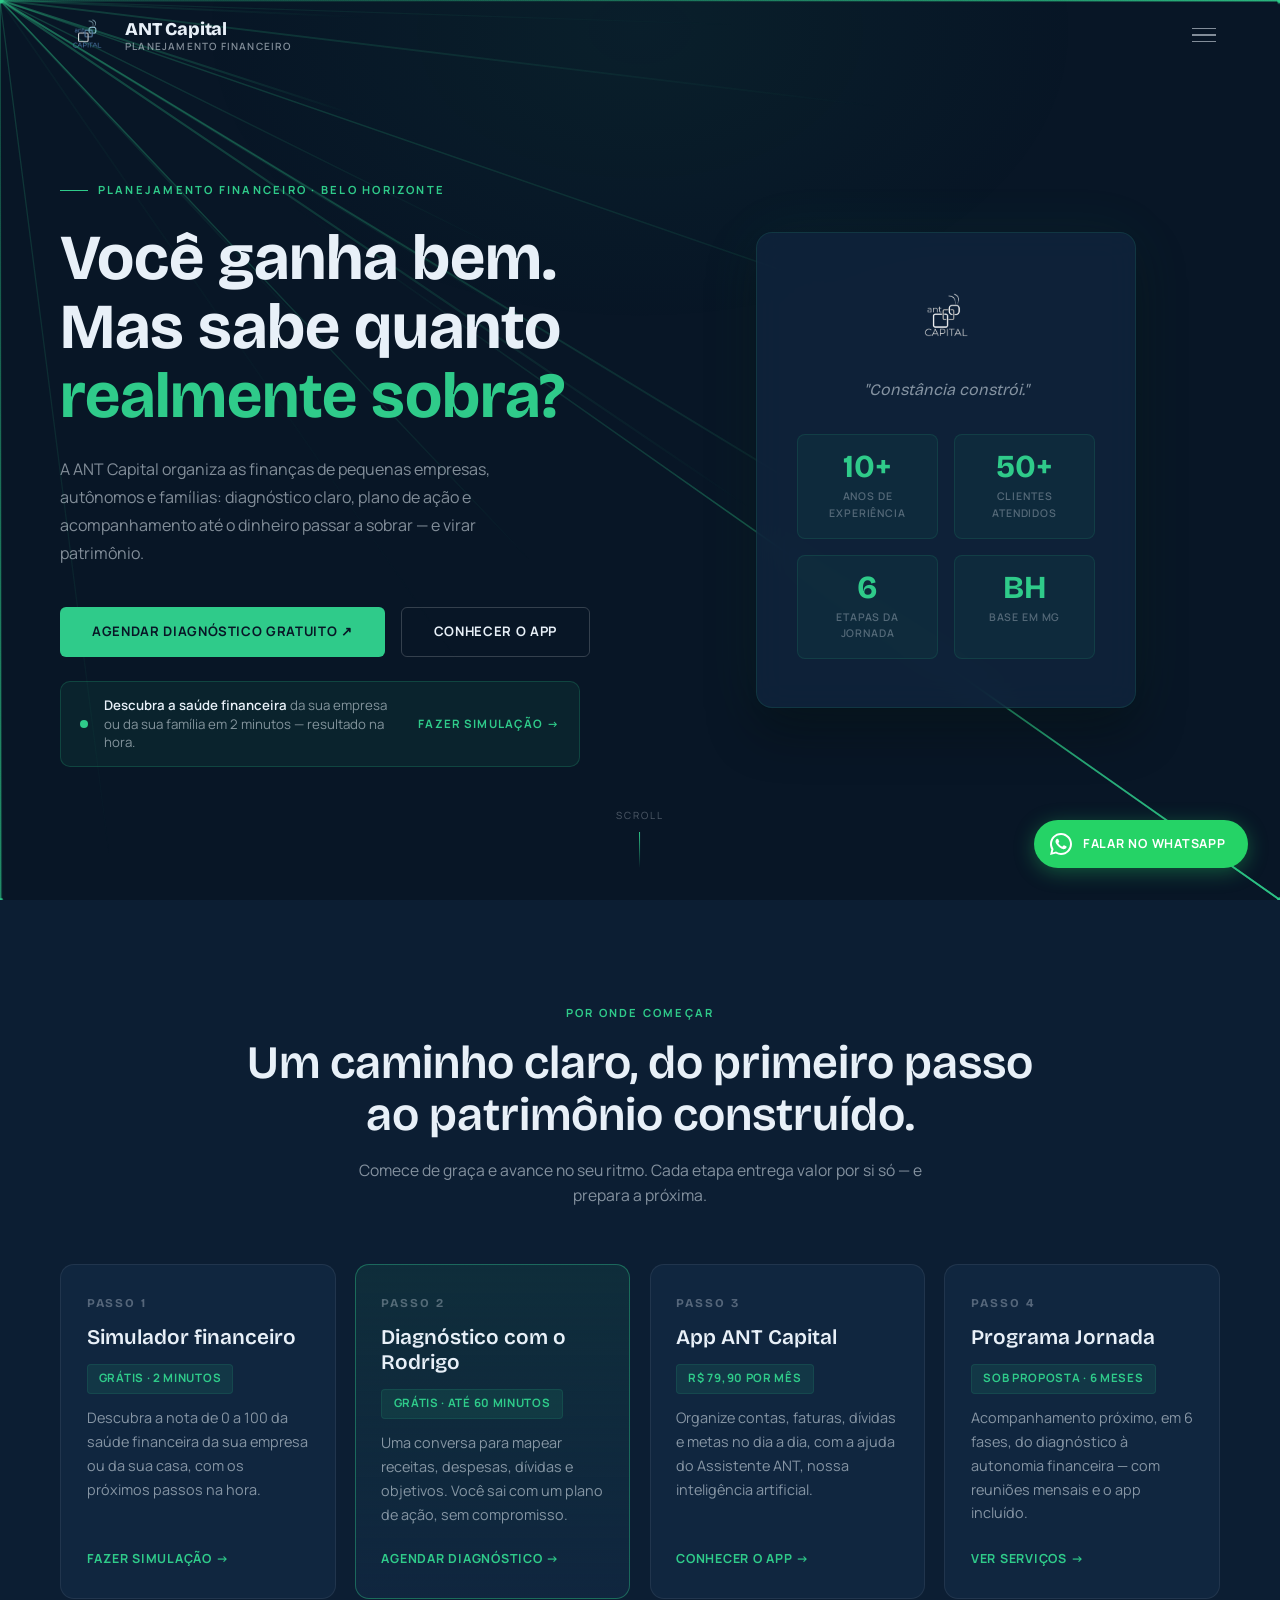
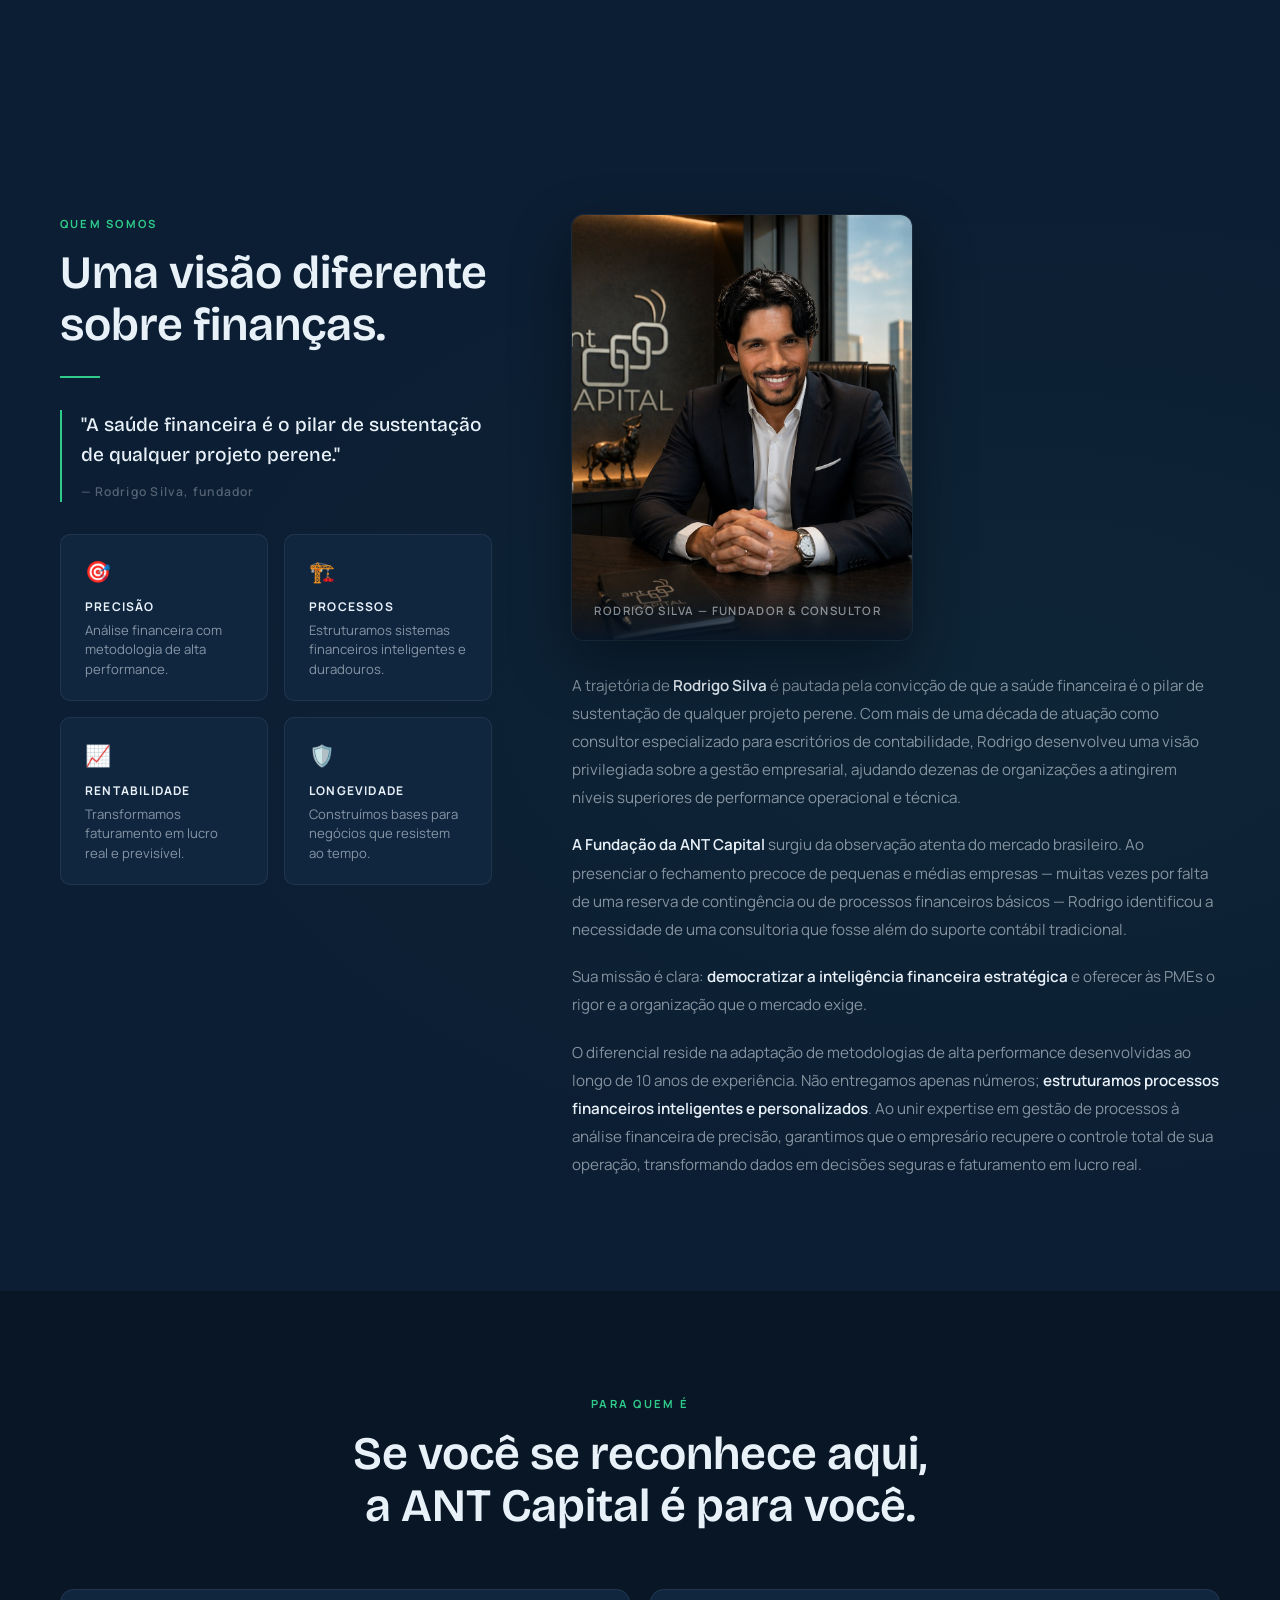
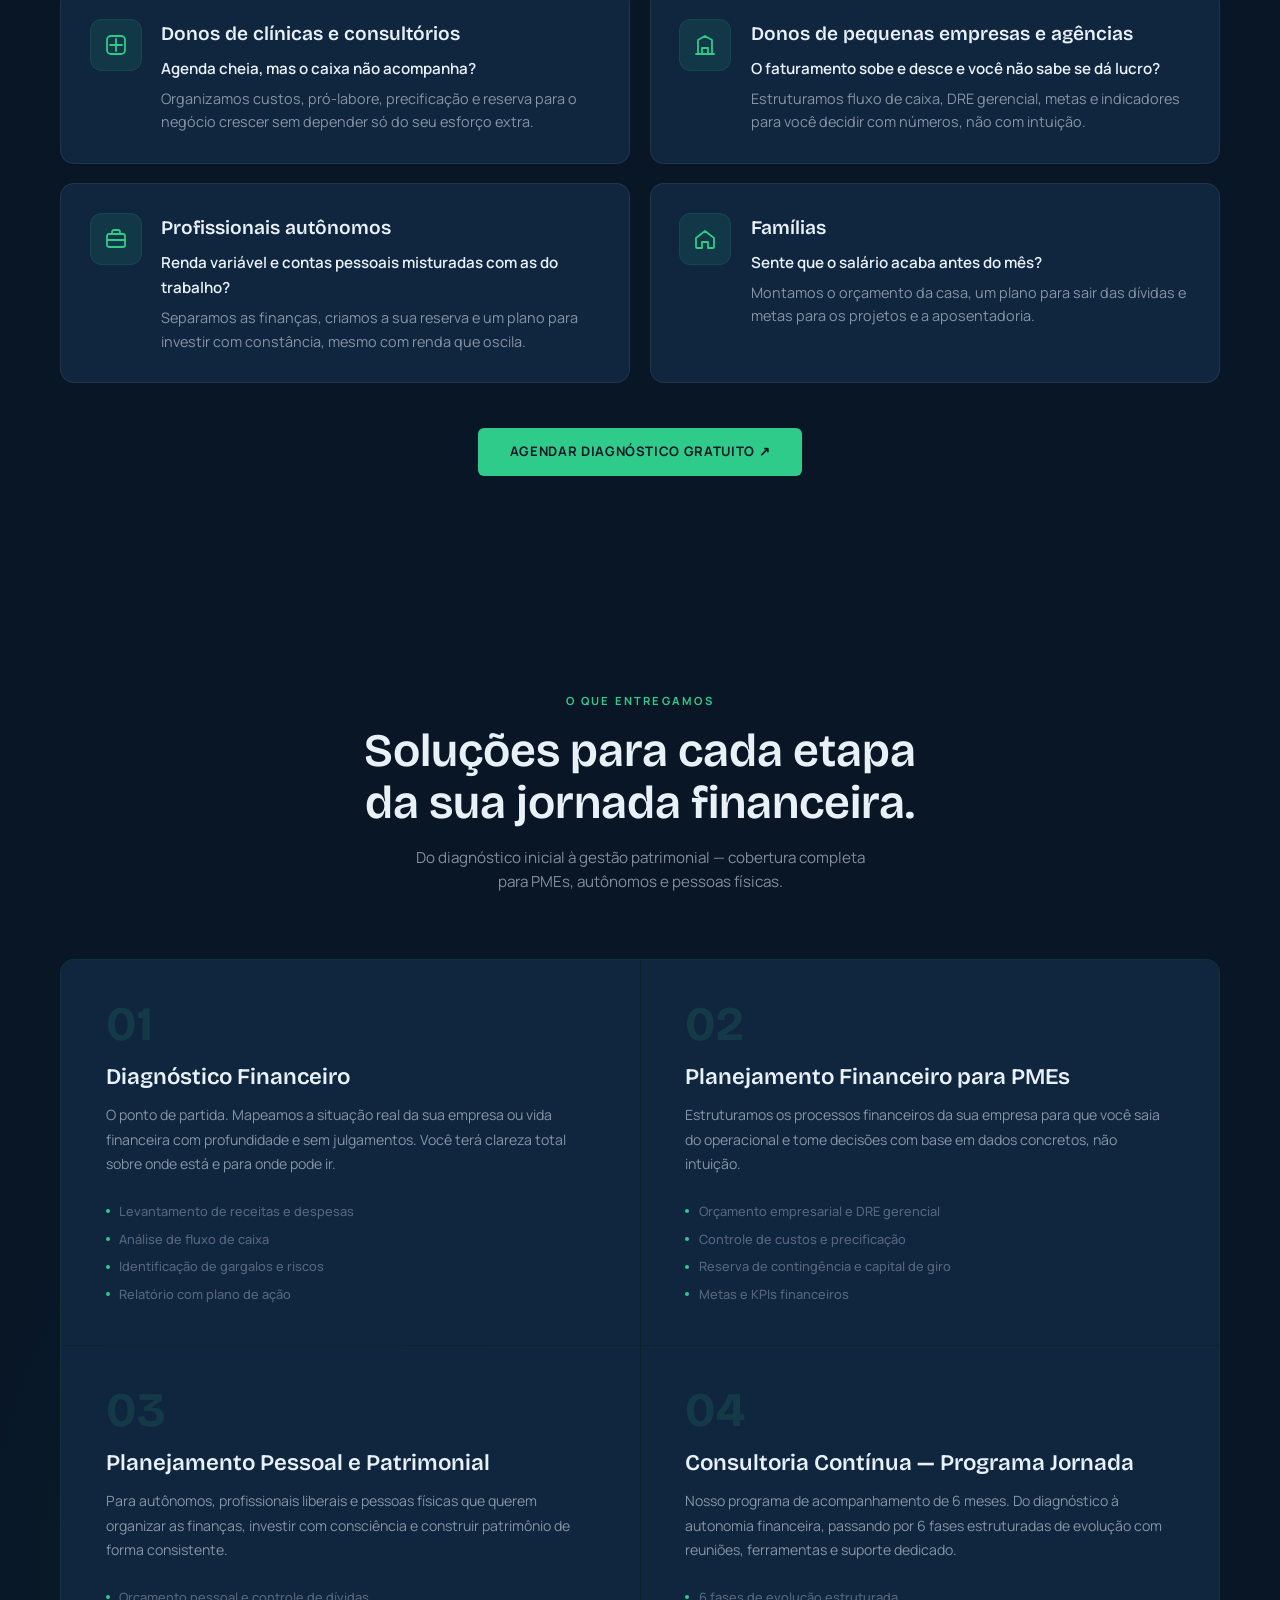
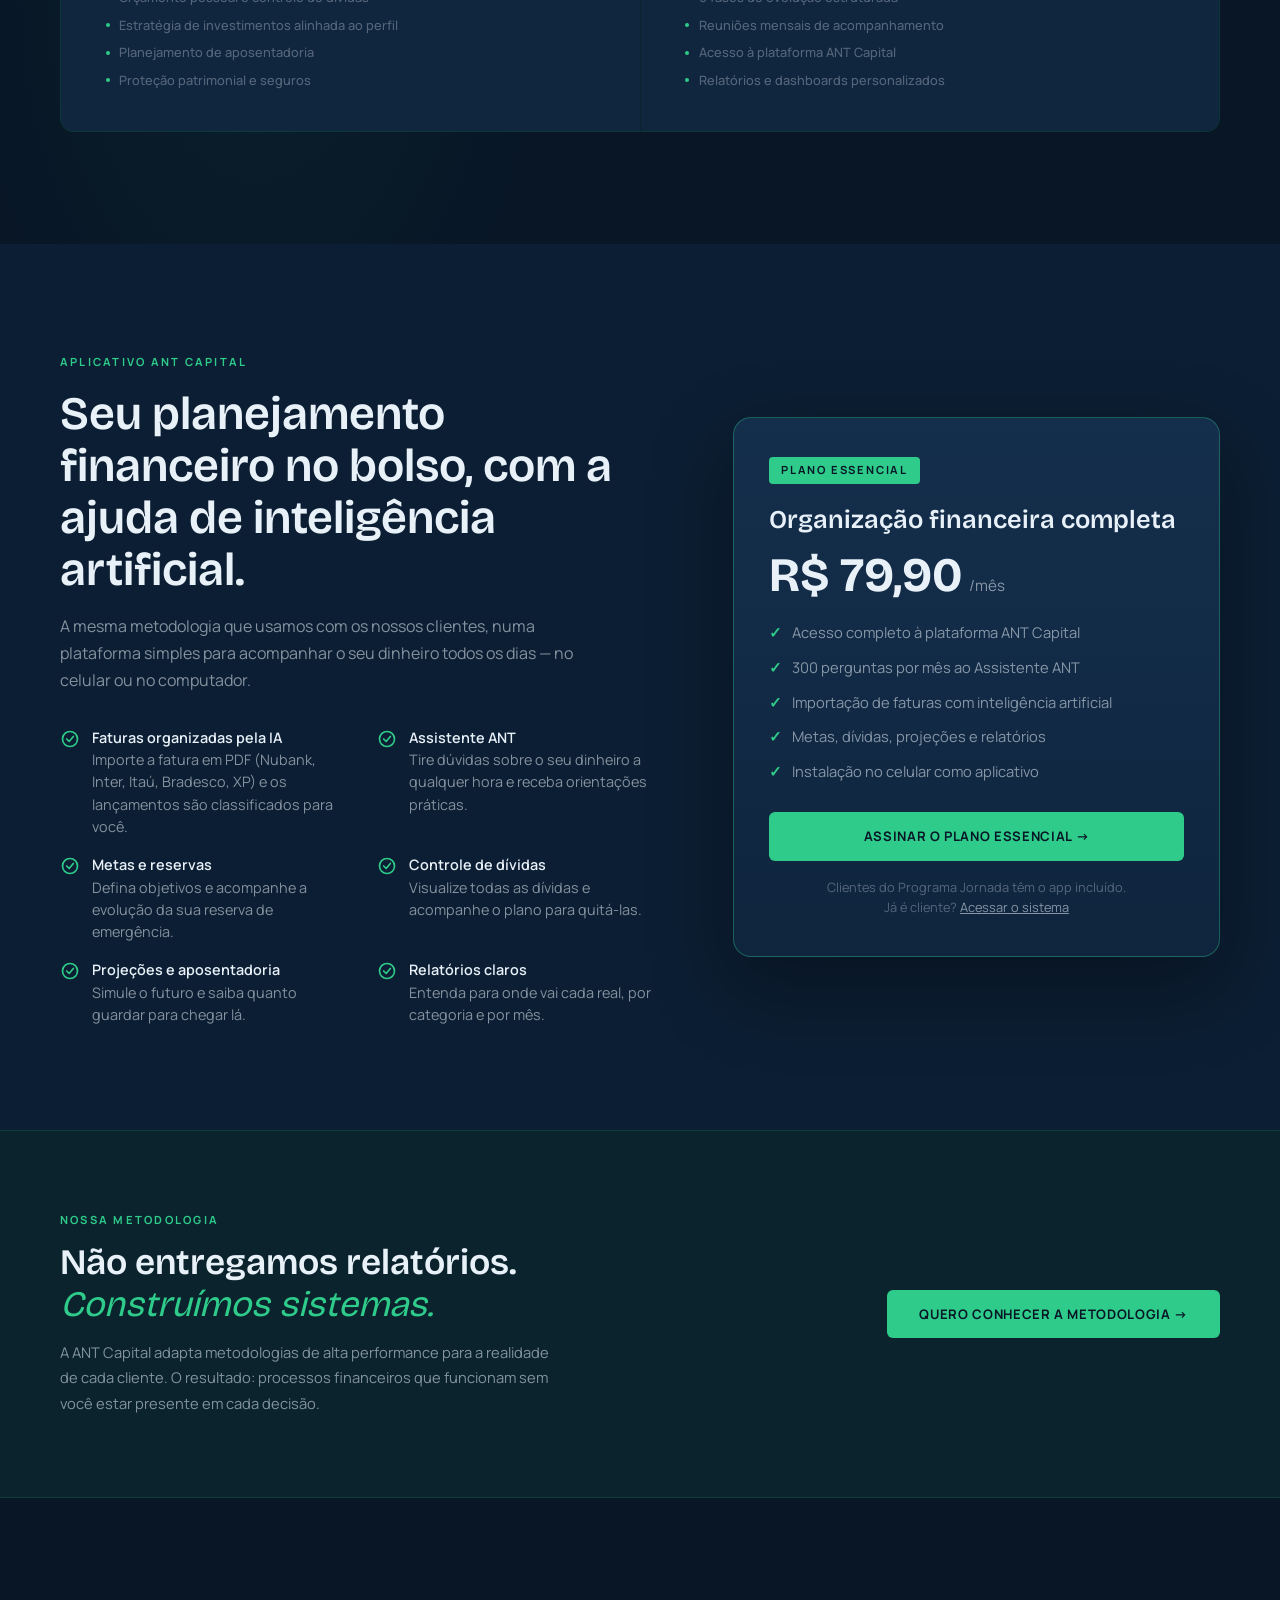
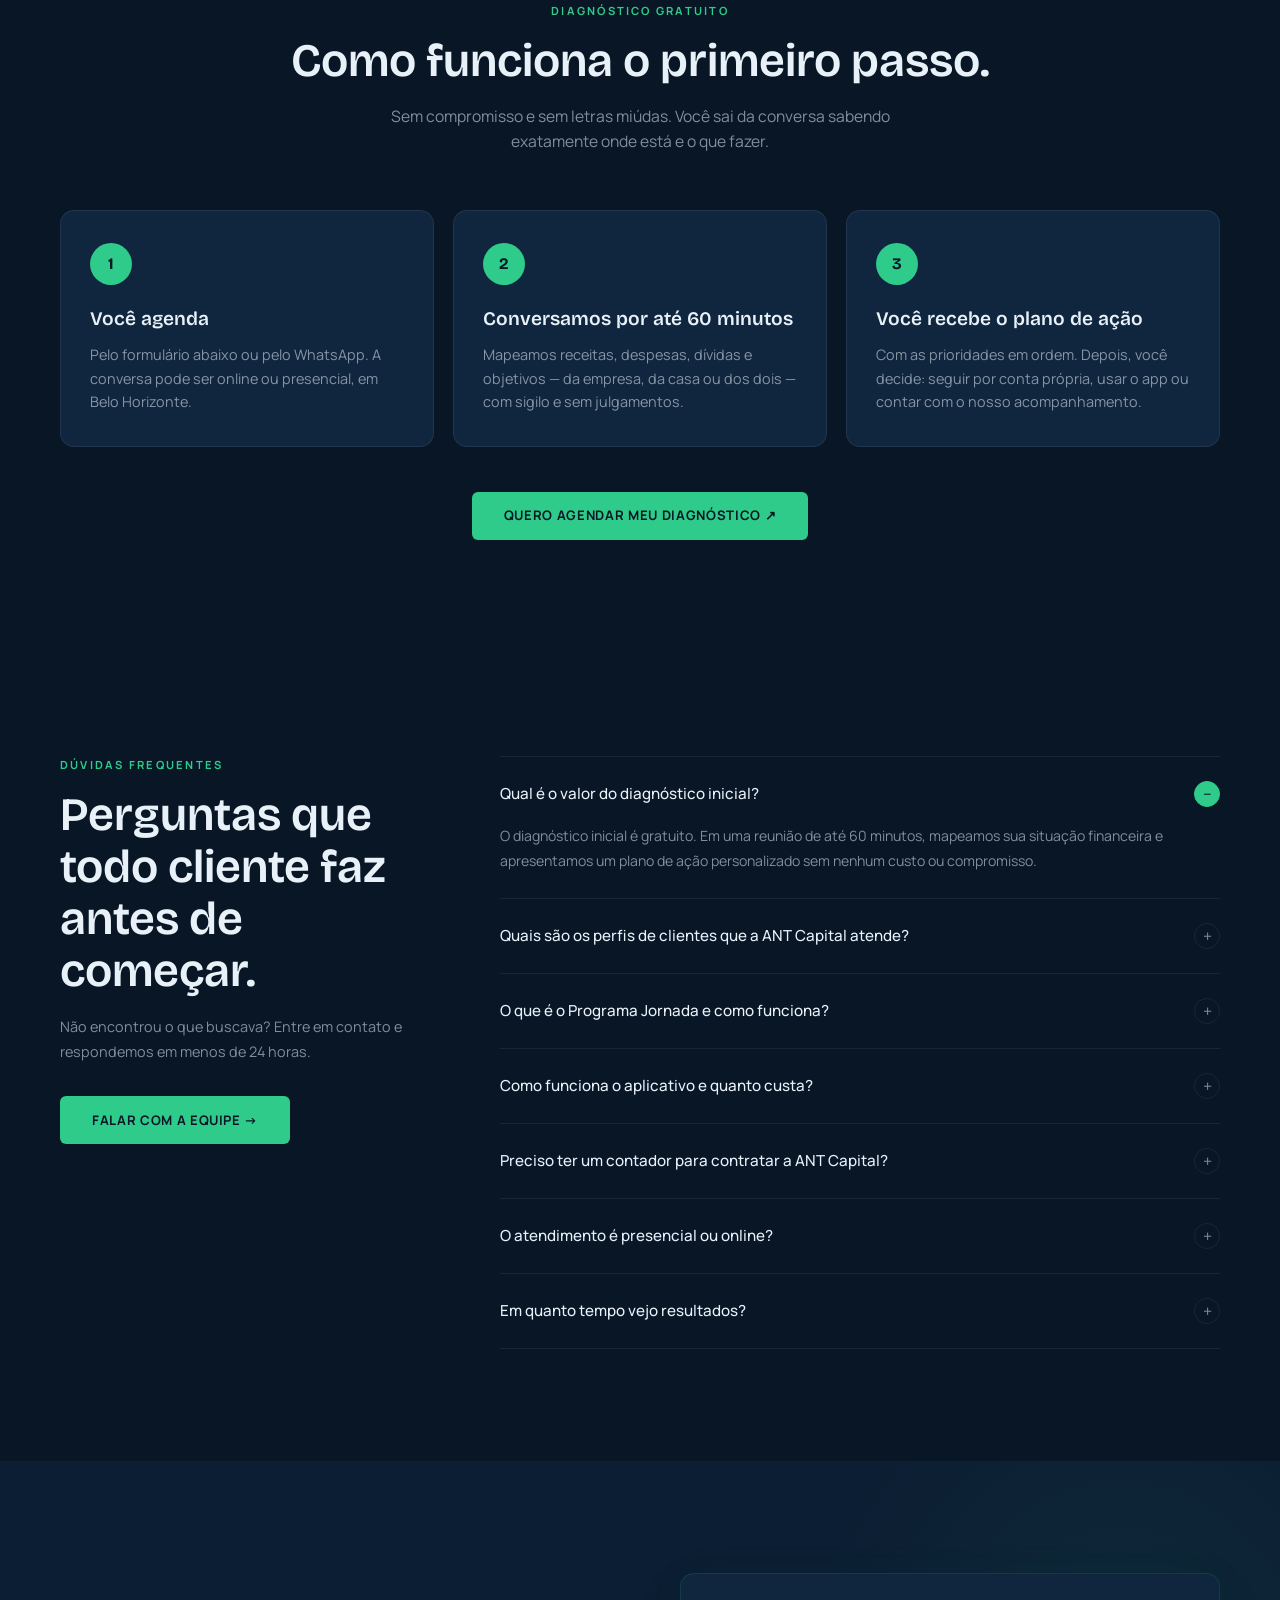
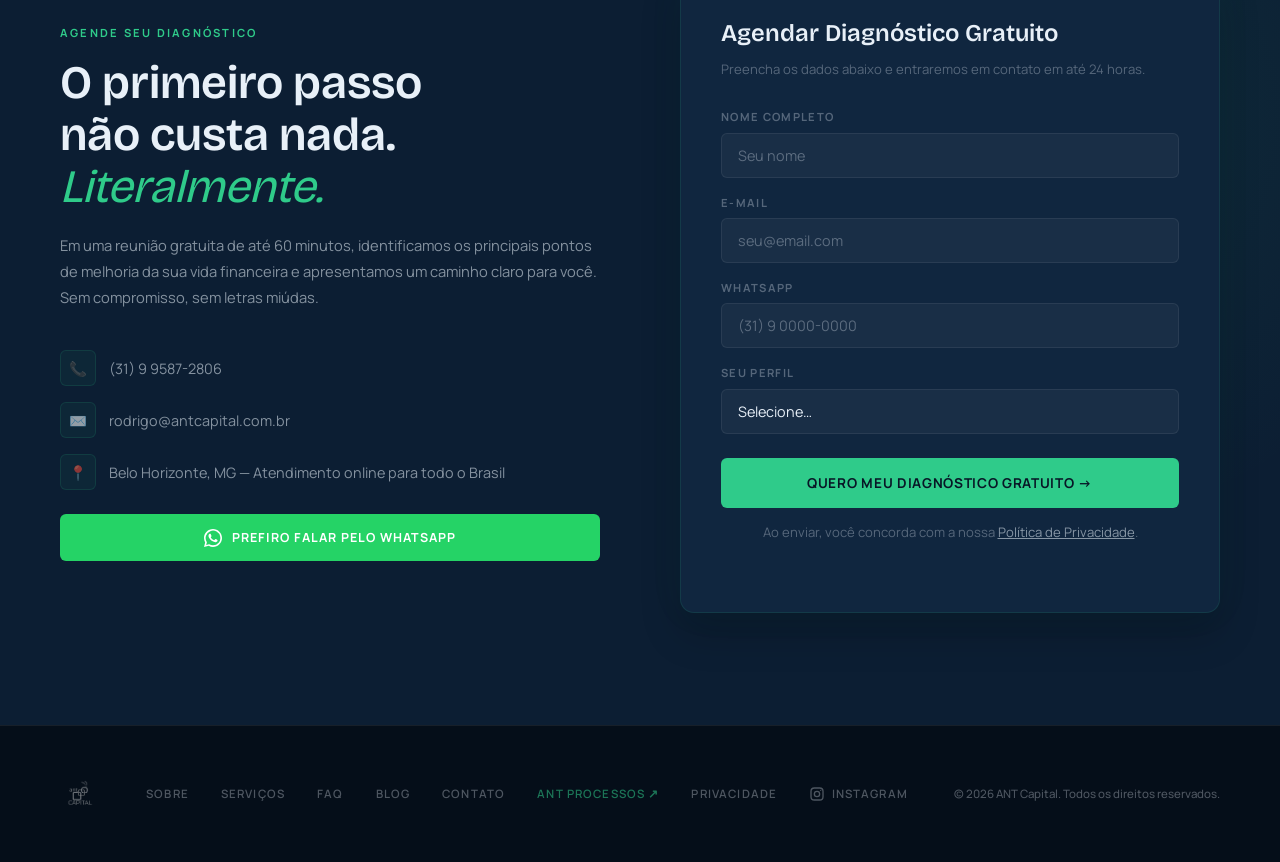
==== commit 97f1c017: "Update index.html" ====
--- a/index.html
+++ b/index.html
@@ -3,558 +3,1862 @@
 <head>
   <meta charset="UTF-8" />
   <meta name="viewport" content="width=device-width, initial-scale=1.0" />
-  <title>ANT Processos — Automação para Escritórios Contábeis</title>
-  <meta name="description" content="Consultoria de processos, automação e inteligência artificial para escritórios contábeis: diagnóstico, implementação e acompanhamento. Um serviço ANT Capital." />
+  <title>ANT Capital — Planejamento Financeiro para PMEs e Autônomos em BH</title>
+  <meta name="description" content="A ANT Capital oferece planejamento financeiro estratégico para pequenas empresas, autônomos e pessoas físicas em Belo Horizonte. Agende um diagnóstico gratuito." />
+  <meta name="keywords" content="planejamento financeiro BH, consultoria financeira Belo Horizonte, consultoria financeira PME, planejamento financeiro autônomo, gestão financeira empresarial, consultoria financeira MG" />
   <meta name="author" content="Rodrigo Silva — ANT Capital" />
   <meta name="robots" content="index, follow" />
-  <link rel="canonical" href="https://www.antcapital.com.br/ant-processos.html" />
-
+  <link rel="canonical" href="https://www.antcapital.com.br/" />
+
+  <!-- Open Graph -->
   <meta property="og:type" content="website" />
-  <meta property="og:url" content="https://www.antcapital.com.br/ant-processos.html" />
-  <meta property="og:title" content="ANT Processos — Processos inteligentes. Empresas mais eficientes." />
-  <meta property="og:description" content="Consultoria de processos, automação e inteligência artificial para escritórios contábeis." />
+  <meta property="og:url" content="https://www.antcapital.com.br/" />
+  <meta property="og:title" content="ANT Capital — Planejamento Financeiro Estratégico" />
+  <meta property="og:description" content="Transforme dados em decisões que constroem riqueza. Consultoria financeira para PMEs, autônomos e pessoas físicas em BH. Diagnóstico gratuito." />
   <meta property="og:image" content="https://www.antcapital.com.br/rodrigo-silva.png" />
   <meta property="og:locale" content="pt_BR" />
   <meta property="og:site_name" content="ANT Capital" />
+
+  <!-- Twitter Card -->
   <meta name="twitter:card" content="summary_large_image" />
-
-  <link rel="icon" type="image/png" href="/blog/assets/favicon.png" />
-  <link rel="preconnect" href="https://fonts.googleapis.com" />
-  <link rel="preconnect" href="https://fonts.gstatic.com" crossorigin />
-  <link href="https://fonts.googleapis.com/css2?family=Bricolage+Grotesque:opsz,wght@12..96,500;12..96,600;12..96,700;12..96,800&family=Manrope:wght@400;500;600;700&display=swap" rel="stylesheet" />
-  <link rel="stylesheet" href="/blog/assets/blog.css" />
-
+  <meta name="twitter:title" content="ANT Capital — Planejamento Financeiro Estratégico" />
+  <meta name="twitter:description" content="Consultoria financeira para PMEs, autônomos e pessoas físicas em BH. Diagnóstico gratuito." />
+  <meta name="twitter:image" content="https://www.antcapital.com.br/rodrigo-silva.png" />
+
+  <!-- Favicon -->
+  <link rel="icon" type="image/png" href="[data-uri]">
+  <link rel="apple-touch-icon" href="LOGO_AZUL_TRANSPARENTE.png" />
+
+  <!-- Schema Markup -->
   <script type="application/ld+json">
   {
     "@context": "https://schema.org",
-    "@type": "Service",
-    "name": "ANT Processos",
-    "serviceType": "Automação e melhoria de processos para escritórios de contabilidade",
-    "description": "Consultoria de processos, automação e inteligência artificial para escritórios contábeis.",
-    "areaServed": { "@type": "Country", "name": "Brasil" },
-    "provider": { "@type": "Organization", "name": "ANT Capital", "url": "https://www.antcapital.com.br/" },
-    "url": "https://www.antcapital.com.br/ant-processos.html"
+    "@graph": [
+      {
+        "@type": "FinancialService",
+        "@id": "https://www.antcapital.com.br/#business",
+        "name": "ANT Capital",
+        "description": "Consultoria de planejamento financeiro estratégico para PMEs, autônomos e pessoas físicas em Belo Horizonte, Minas Gerais.",
+        "url": "https://www.antcapital.com.br",
+        "logo": "https://www.antcapital.com.br/LOGO_AZUL_TRANSPARENTE.png",
+        "image": "https://www.antcapital.com.br/rodrigo-silva.png",
+        "telephone": "+55-31-99587-2806",
+        "email": "rodrigo@antcapital.com.br",
+        "founder": {
+          "@type": "Person",
+          "name": "Rodrigo Silva",
+          "jobTitle": "Consultor Financeiro",
+          "worksFor": { "@id": "https://www.antcapital.com.br/#business" }
+        },
+        "address": {
+          "@type": "PostalAddress",
+          "addressLocality": "Belo Horizonte",
+          "addressRegion": "MG",
+          "addressCountry": "BR"
+        },
+        "areaServed": { "@type": "Country", "name": "Brasil" },
+        "serviceType": [
+          "Planejamento Financeiro",
+          "Consultoria Financeira para PMEs",
+          "Planejamento Patrimonial",
+          "Diagnóstico Financeiro Empresarial"
+        ],
+        "priceRange": "$$",
+        "openingHours": "Mo-Fr 08:00-18:00",
+        "sameAs": ["https://www.instagram.com/antconsultoria/", "https://wa.me/5531995872806"]
+      },
+      {
+        "@type": "WebSite",
+        "@id": "https://www.antcapital.com.br/#website",
+        "url": "https://www.antcapital.com.br",
+        "name": "ANT Capital",
+        "description": "Planejamento financeiro estratégico para PMEs e autônomos",
+        "inLanguage": "pt-BR"
+      }
+    ]
   }
   </script>
 
+  <link rel="preconnect" href="https://fonts.googleapis.com" />
+  <link rel="preconnect" href="https://fonts.gstatic.com" crossorigin />
+  <link href="https://fonts.googleapis.com/css2?family=Bricolage+Grotesque:opsz,wght@12..96,300;12..96,400;12..96,500;12..96,600;12..96,700&family=Manrope:wght@300;400;500;600&display=swap" rel="stylesheet" />
+
   <style>
-    /* ===== ANT Processos — complementos ao blog.css ===== */
-    .sec { padding-block: 6rem; position: relative; z-index: 2; }
-    .sec-alt { background: rgba(12,30,51,0.82); }
-    .sec-head { max-width: 760px; margin-bottom: 3.2rem; }
-    .sec-head.center { text-align: center; margin-inline: auto; }
-    .sec-head h2 { font-family: var(--ff-display); font-weight: 700; font-size: clamp(1.9rem, 3.6vw, 2.8rem); line-height: 1.12; margin: 1rem 0 0.9rem; }
-    .sec-head h2 em { font-style: normal; color: var(--green); }
-    .sec-head p { color: var(--text2); font-size: 1.02rem; }
-    .sec-head.center .eyebrow { justify-content: center; }
-
-    /* Hero */
-    .p-hero { padding: 150px 0 80px; position: relative; z-index: 2; }
-    .p-hero-inner { display: grid; grid-template-columns: 1.25fr 1fr; gap: 4rem; align-items: center; }
-    .p-hero h1 { font-family: var(--ff-display); font-weight: 700; font-size: clamp(2.4rem, 5vw, 4rem); line-height: 1.05; margin: 1.3rem 0 1.3rem; }
-    .p-hero h1 em { font-style: normal; color: var(--green); }
-    .p-hero .lead { color: var(--text2); font-size: 1.1rem; max-width: 52ch; }
-    .p-hero .actions { display: flex; gap: .8rem; flex-wrap: wrap; margin-top: 2.2rem; }
-    .p-badge { display: inline-flex; align-items: center; gap: .55rem; font-size: .7rem; font-weight: 700; letter-spacing: .18em; text-transform: uppercase; color: var(--green); background: rgba(47,203,138,.08); border: 1px solid var(--border); padding: .45rem .9rem; border-radius: 999px; }
-    .p-badge i { width: 7px; height: 7px; border-radius: 50%; background: var(--green); box-shadow: 0 0 0 0 rgba(47,203,138,.6); animation: pulse 1.8s infinite; }
-    @keyframes pulse { 70% { box-shadow: 0 0 0 9px rgba(47,203,138,0); } 100% { box-shadow: 0 0 0 0 rgba(47,203,138,0); } }
-
-    .metrics { background: linear-gradient(180deg, rgba(21,48,78,.92), rgba(16,38,63,.92)); border: 1px solid var(--border); border-radius: 18px; padding: 2rem; display: grid; gap: 1rem; backdrop-filter: blur(8px); box-shadow: 0 30px 80px rgba(0,0,0,.35); }
-    .metrics h3 { font-size: .7rem; font-weight: 700; letter-spacing: .16em; text-transform: uppercase; color: var(--text3); }
-    .metric { display: grid; grid-template-columns: 120px 1fr; gap: 1rem; align-items: center; padding: 1.1rem 0; border-top: 1px solid var(--border2); }
-    .metric:first-of-type { border-top: 0; }
-    .metric b { font-family: var(--ff-display); font-size: 2rem; font-weight: 700; color: var(--green); line-height: 1; }
-    .metric span { color: var(--text2); font-size: .92rem; line-height: 1.45; }
-    .metrics small { color: var(--text3); font-size: .74rem; line-height: 1.5; }
-
-    /* Problemas */
-    .grid-3 { display: grid; grid-template-columns: repeat(3, 1fr); gap: 1.2rem; }
-    .card { background: rgba(16,38,63,.88); border: 1px solid var(--border2); border-radius: 14px; padding: 1.8rem; backdrop-filter: blur(6px); transition: border-color .3s var(--ease), transform .3s var(--ease); }
-    .card:hover { border-color: rgba(47,203,138,.3); transform: translateY(-3px); }
-    .card-icon { width: 46px; height: 46px; border-radius: 12px; display: grid; place-items: center; background: rgba(47,203,138,.1); border: 1px solid var(--border); color: var(--green); margin-bottom: 1.1rem; }
-    .card-icon svg { width: 22px; height: 22px; }
-    .card h3 { font-family: var(--ff-display); font-size: 1.18rem; font-weight: 600; margin-bottom: .5rem; line-height: 1.25; }
-    .card p { color: var(--text2); font-size: .92rem; line-height: 1.65; }
-    .card.problem .card-icon { color: var(--gold); background: rgba(243,188,78,.08); border-color: rgba(243,188,78,.2); }
-
-    /* Fases */
-    .fases { display: grid; grid-template-columns: repeat(3, 1fr); gap: 1.2rem; position: relative; }
-    .fase { position: relative; background: rgba(16,38,63,.9); border: 1px solid var(--border2); border-radius: 16px; padding: 2rem 1.8rem; }
-    .fase-top { display: flex; align-items: center; justify-content: space-between; margin-bottom: 1.2rem; }
-    .fase-num { font-family: var(--ff-display); font-size: 2.6rem; font-weight: 700; color: rgba(47,203,138,.35); line-height: 1; }
-    .fase-tempo { font-size: .7rem; font-weight: 700; letter-spacing: .1em; text-transform: uppercase; color: var(--green); background: rgba(47,203,138,.1); border: 1px solid var(--border); padding: .3rem .7rem; border-radius: 999px; }
-    .fase h3 { font-family: var(--ff-display); font-size: 1.3rem; font-weight: 600; margin-bottom: .6rem; }
-    .fase > p { color: var(--text2); font-size: .92rem; line-height: 1.65; margin-bottom: 1.2rem; }
-    .fase ul { display: flex; flex-direction: column; gap: .55rem; border-top: 1px solid var(--border2); padding-top: 1.1rem; }
-    .fase li { display: flex; gap: .6rem; font-size: .86rem; color: var(--text2); line-height: 1.5; }
-    .fase li::before { content: '✓'; color: var(--green); font-weight: 700; }
-
-
-    /* Automações */
-    .flow { display: flex; flex-wrap: wrap; align-items: center; gap: .35rem; margin-top: 1.1rem; padding-top: 1rem; border-top: 1px solid var(--border2); }
-    .flow span { font-size: .7rem; font-weight: 700; letter-spacing: .04em; color: var(--text); background: var(--bg2); border: 1px solid var(--border2); padding: .3rem .6rem; border-radius: 6px; }
-    .flow em { font-style: normal; color: var(--green); font-size: .8rem; }
-
-    /* Planos */
-    .planos { display: grid; grid-template-columns: repeat(3, 1fr); gap: 1.2rem; align-items: stretch; }
-    .plano { position: relative; display: flex; flex-direction: column; background: rgba(16,38,63,.92); border: 1px solid var(--border2); border-radius: 18px; padding: 2.2rem 1.9rem; }
-    .plano.top { border-color: rgba(47,203,138,.5); background: linear-gradient(180deg, rgba(47,203,138,.1), rgba(16,38,63,.95) 45%); box-shadow: 0 30px 80px rgba(0,0,0,.35); }
-    .plano-flag { position: absolute; top: -12px; left: 50%; transform: translateX(-50%); font-size: .66rem; font-weight: 700; letter-spacing: .14em; text-transform: uppercase; color: #081626; background: var(--green); padding: .35rem .85rem; border-radius: 999px; white-space: nowrap; }
-    .plano h3 { font-family: var(--ff-display); font-size: 1.4rem; font-weight: 600; }
-    .plano .preco { margin: 1.1rem 0 .3rem; font-family: var(--ff-display); font-size: 2.3rem; font-weight: 700; line-height: 1; }
-    .plano .preco small { font-family: var(--ff-body); font-size: .85rem; font-weight: 500; color: var(--text2); }
-    .plano .mensal { color: var(--text2); font-size: .9rem; margin-bottom: 1.4rem; }
-    .plano .mensal b { color: var(--text); }
-    .plano ul { display: flex; flex-direction: column; gap: .65rem; margin-bottom: 1.8rem; border-top: 1px solid var(--border2); padding-top: 1.3rem; }
-    .plano li { display: flex; gap: .6rem; font-size: .9rem; color: var(--text2); line-height: 1.45; }
+    :root {
+      --bg:       #081626;
+      --bg2:      #0C1E33;
+      --surface:  #10263F;
+      --surface2: #15304E;
+      --border:   rgba(47,203,138,0.12);
+      --border2:  rgba(255,255,255,0.07);
+      --green:    #2FCB8A;
+      --green-hi: #6FF0B6;
+      --gold:     #F3BC4E;
+      --text:     #E8F0F8;
+      --text2:    rgba(232,240,248,0.55);
+      --text3:    rgba(232,240,248,0.32);
+      --white:    #FFFFFF;
+      --ff-display: 'Bricolage Grotesque', sans-serif;
+      --ff-body:    'Manrope', sans-serif;
+      --ease: cubic-bezier(0.25, 0.46, 0.45, 0.94);
+    }
+    *, *::before, *::after { box-sizing: border-box; margin: 0; padding: 0; }
+    html { scroll-behavior: smooth; }
+    body {
+      font-family: var(--ff-body);
+      color: var(--text);
+      background: var(--bg);
+      line-height: 1.6;
+      overflow-x: hidden;
+    }
+    img { max-width: 100%; display: block; }
+    a { text-decoration: none; color: inherit; }
+    ul { list-style: none; }
+
+    /* Canvas formigas */
+    #ants {
+      position: fixed;
+      inset: 0;
+      z-index: 0;
+      pointer-events: none;
+    }
+    .glow {
+      position: fixed;
+      top: -30%;
+      left: 50%;
+      transform: translateX(-50%);
+      width: 900px;
+      height: 600px;
+      background: radial-gradient(ellipse at center, rgba(47,203,138,0.05) 0%, transparent 70%);
+      pointer-events: none;
+      z-index: 0;
+    }
+
+    /* Utilities */
+    .container {
+      width: min(1160px, 92%);
+      margin-inline: auto;
+      position: relative;
+      z-index: 2;
+    }
+    .label-eyebrow {
+      font-family: var(--ff-body);
+      font-size: 0.7rem;
+      font-weight: 700;
+      letter-spacing: 0.2em;
+      text-transform: uppercase;
+      color: var(--green);
+    }
+    .section-title {
+      font-family: var(--ff-display);
+      font-size: clamp(1.9rem, 3.8vw, 2.9rem);
+      font-weight: 600;
+      line-height: 1.12;
+      color: var(--text);
+    }
+    .btn {
+      display: inline-flex;
+      align-items: center;
+      gap: 0.5rem;
+      padding: 0.85rem 2rem;
+      border-radius: 6px;
+      font-family: var(--ff-body);
+      font-size: 0.82rem;
+      font-weight: 700;
+      letter-spacing: 0.05em;
+      text-transform: uppercase;
+      cursor: pointer;
+      border: none;
+      transition: all 0.3s var(--ease);
+    }
+    .btn-primary {
+      background: var(--green);
+      color: #081626;
+    }
+    .btn-primary:hover {
+      background: var(--green-hi);
+      transform: translateY(-2px);
+      box-shadow: 0 8px 28px rgba(47,203,138,0.35);
+    }
+    .btn-outline {
+      background: transparent;
+      color: var(--text);
+      border: 1px solid rgba(255,255,255,0.18);
+    }
+    .btn-outline:hover {
+      border-color: var(--green);
+      color: var(--green);
+      background: rgba(47,203,138,0.06);
+    }
+
+    /* Reveal */
+    .reveal {
+      opacity: 0;
+      transform: translateY(24px);
+      transition: opacity 0.7s var(--ease), transform 0.7s var(--ease);
+    }
+    .reveal.visible { opacity: 1; transform: translateY(0); }
+    .reveal-delay-1 { transition-delay: 0.1s; }
+    .reveal-delay-2 { transition-delay: 0.2s; }
+    .reveal-delay-3 { transition-delay: 0.3s; }
+
+    /* NAV */
+    .nav {
+      position: fixed;
+      top: 0; left: 0; right: 0;
+      z-index: 100;
+      transition: background 0.4s var(--ease), box-shadow 0.4s var(--ease);
+    }
+    .nav.scrolled {
+      background: rgba(8,22,38,0.95);
+      backdrop-filter: blur(14px);
+      box-shadow: 0 1px 0 rgba(47,203,138,0.08);
+    }
+    .nav-inner {
+      display: flex;
+      align-items: center;
+      justify-content: space-between;
+      height: 70px;
+    }
+    .nav-logo { display: flex; align-items: center; gap: 11px; text-decoration: none; }
+    .nav-logo img { height: 54px; width: auto; }
+    .nav-logo-mark { width: 54px; height: 54px; border-radius: 0; background: none; display: grid; place-items: center; flex-shrink: 0; }
+    .nav-logo-text { white-space: nowrap; font-family: var(--ff-display); font-weight: 800; font-size: 18px; letter-spacing: -.01em; color: var(--text); line-height: 1; }
+    .nav-logo-text small { display: block; font-family: var(--ff-body); font-weight: 600; font-size: 10px; letter-spacing: .12em; text-transform: uppercase; color: var(--text2); margin-top: 3px; }
+    .nav-links { display: flex; align-items: center; gap: 1.3rem; }
+    .nav-links a {
+      font-family: var(--ff-body);
+      font-size: 0.78rem;
+      font-weight: 500;
+      letter-spacing: 0.1em;
+      text-transform: uppercase;
+      color: var(--text2);
+      transition: color 0.2s;
+    }
+    .nav-links a:hover { color: var(--text); }
+    .nav-links a.nav-processos {
+      color: var(--green);
+      border: 1px solid rgba(47,203,138,0.3);
+      padding: 0.3rem 0.9rem;
+      border-radius: 4px;
+      transition: all 0.2s;
+    }
+    .nav-links a.nav-processos:hover {
+      background: rgba(47,203,138,0.1);
+      border-color: var(--green);
+    }
+    .nav-cta { display: flex; align-items: center; gap: 1rem; }
+    .nav-cta .btn { white-space: nowrap; }
+    .nav-links a { white-space: nowrap; }
+    @media (max-width: 1280px) {
+      .nav-links, .nav-cta { display: none !important; }
+      .hamburger { display: flex !important; }
+    }
+    .hamburger {
+      display: none;
+      flex-direction: column;
+      gap: 5px;
+      cursor: pointer;
+      padding: 4px;
+    }
+    .hamburger span {
+      display: block;
+      width: 24px;
+      height: 1.5px;
+      background: var(--text2);
+      transition: all 0.3s var(--ease);
+    }
+    .mobile-menu {
+      display: none;
+      position: fixed;
+      inset: 0;
+      background: var(--bg);
+      z-index: 99;
+      flex-direction: column;
+      align-items: center;
+      justify-content: center;
+      gap: 1.4rem;
+    }
+    .mobile-menu.open { display: flex; }
+    .mobile-menu a {
+      font-family: var(--ff-display);
+      font-size: 2rem;
+      color: var(--text);
+      font-weight: 500;
+    }
+    .mobile-menu a.btn {
+      font-family: var(--ff-body);
+      font-size: 0.85rem;
+      font-weight: 700;
+      color: inherit;
+    }
+    .mobile-menu a.btn-primary { color: #081626; }
+    .mobile-menu a.mob-processos {
+      font-size: 1.1rem;
+      color: var(--green);
+      font-family: var(--ff-body);
+      letter-spacing: 0.1em;
+      text-transform: uppercase;
+      font-weight: 700;
+    }
+
+    /* HERO */
+    .hero {
+      min-height: 100vh;
+      display: flex;
+      align-items: center;
+      position: relative;
+      overflow: hidden;
+    }
+    .hero-inner {
+      position: relative;
+      z-index: 2;
+      display: grid;
+      grid-template-columns: 1fr 1fr;
+      gap: 4rem;
+      align-items: center;
+      padding-block: 120px 80px;
+    }
+    .hero-eyebrow {
+      display: inline-flex;
+      align-items: center;
+      gap: 0.6rem;
+      margin-bottom: 1.5rem;
+    }
+    .hero-eyebrow-line {
+      width: 28px;
+      height: 1px;
+      background: var(--green);
+    }
+    .hero-heading {
+      font-family: var(--ff-display);
+      font-size: clamp(2.5rem, 5vw, 4rem);
+      font-weight: 700;
+      line-height: 1.08;
+      color: var(--text);
+      margin-bottom: 1.5rem;
+    }
+    .hero-heading em {
+      font-style: normal;
+      color: var(--green);
+    }
+    .hero-sub {
+      font-size: 1rem;
+      font-weight: 400;
+      color: var(--text2);
+      max-width: 44ch;
+      margin-bottom: 2.5rem;
+      line-height: 1.75;
+    }
+    .hero-actions {
+      display: flex;
+      gap: 1rem;
+      flex-wrap: wrap;
+      margin-bottom: 1.5rem;
+    }
+    .sim-banner {
+      display: flex;
+      align-items: center;
+      gap: 1rem;
+      background: rgba(47,203,138,0.07);
+      border: 1px solid rgba(47,203,138,0.2);
+      border-radius: 10px;
+      padding: 0.9rem 1.2rem;
+      max-width: 520px;
+    }
+    .sim-banner-pulse {
+      width: 8px; height: 8px;
+      border-radius: 50%;
+      background: var(--green);
+      flex-shrink: 0;
+      animation: sim-blink 2s ease-in-out infinite;
+    }
+    @keyframes sim-blink {
+      0%, 100% { opacity: 1; } 50% { opacity: 0.3; }
+    }
+    .sim-banner-text {
+      font-size: 0.83rem;
+      color: var(--text2);
+      line-height: 1.4;
+      flex: 1;
+    }
+    .sim-banner-text strong { color: var(--text); font-weight: 600; }
+    .sim-banner-link {
+      font-size: 0.72rem;
+      font-weight: 700;
+      letter-spacing: 0.1em;
+      text-transform: uppercase;
+      color: var(--green);
+      white-space: nowrap;
+      flex-shrink: 0;
+      transition: color 0.2s;
+    }
+    .sim-banner-link:hover { color: var(--green-hi); }
+    .hero-right { display: flex; justify-content: center; align-items: center; }
+    .hero-glass {
+      background: rgba(16,38,63,0.75);
+      border: 1px solid var(--border);
+      border-radius: 16px;
+      padding: 3rem 2.5rem;
+      backdrop-filter: blur(16px);
+      text-align: center;
+      max-width: 380px;
+      width: 100%;
+      box-shadow: 0 0 60px rgba(47,203,138,0.06), 0 24px 48px rgba(0,0,0,0.35);
+    }
+    .hero-glass img { height: 72px; width: auto; margin: 0 auto 1.5rem; filter: brightness(1.3); }
+    .hero-glass-tagline {
+      font-family: var(--ff-display);
+      font-size: 1rem;
+      font-style: italic;
+      color: var(--text2);
+      line-height: 1.6;
+      margin-bottom: 2rem;
+      font-weight: 400;
+    }
+    .hero-stats { display: grid; grid-template-columns: 1fr 1fr; gap: 1rem; }
+    .hero-stat {
+      text-align: center;
+      padding: 1rem;
+      background: rgba(47,203,138,0.05);
+      border: 1px solid rgba(47,203,138,0.12);
+      border-radius: 8px;
+    }
+    .hero-stat-number {
+      font-family: var(--ff-display);
+      font-size: 2rem;
+      font-weight: 700;
+      color: var(--green);
+      line-height: 1;
+      margin-bottom: 0.3rem;
+    }
+    .hero-stat-label {
+      font-size: 0.66rem;
+      letter-spacing: 0.08em;
+      text-transform: uppercase;
+      color: var(--text3);
+      font-weight: 600;
+    }
+    .hero-scroll {
+      position: absolute;
+      bottom: 2rem;
+      left: 50%;
+      transform: translateX(-50%);
+      display: flex;
+      flex-direction: column;
+      align-items: center;
+      gap: 0.5rem;
+      color: var(--text3);
+      font-size: 0.62rem;
+      letter-spacing: 0.2em;
+      text-transform: uppercase;
+      z-index: 2;
+    }
+    .hero-scroll-line {
+      width: 1px;
+      height: 36px;
+      background: linear-gradient(to bottom, var(--green), transparent);
+      animation: scrollPulse 2s ease-in-out infinite;
+    }
+    @keyframes scrollPulse {
+      0%, 100% { opacity: 0.4; } 50% { opacity: 1; }
+    }
+
+    /* SOBRE */
+    .sobre {
+      padding-block: 7rem;
+      background: var(--bg2);
+      position: relative;
+    }
+    .sobre::before {
+      content: '';
+      position: absolute;
+      inset: 0;
+      background: radial-gradient(ellipse at 80% 50%, rgba(47,203,138,0.04) 0%, transparent 60%);
+      pointer-events: none;
+    }
+    .sobre-inner {
+      display: grid;
+      grid-template-columns: 1fr 1.5fr;
+      gap: 5rem;
+      align-items: start;
+    }
+    .sobre-label { margin-bottom: 1rem; display: block; }
+    .sobre-title { margin-bottom: 1.5rem; }
+    .sobre-accent-line {
+      width: 40px;
+      height: 2px;
+      background: var(--green);
+      margin-bottom: 2rem;
+    }
+    .sobre-quote {
+      font-family: var(--ff-display);
+      font-size: 1.2rem;
+      font-weight: 500;
+      color: var(--text);
+      line-height: 1.55;
+      padding-left: 1.2rem;
+      border-left: 2px solid var(--green);
+    }
+    .sobre-quote-author {
+      display: block;
+      font-size: 0.76rem;
+      font-style: normal;
+      font-family: var(--ff-body);
+      letter-spacing: 0.1em;
+      color: var(--text3);
+      margin-top: 0.8rem;
+      font-weight: 600;
+    }
+    .sobre-pilares {
+      display: grid;
+      grid-template-columns: 1fr 1fr;
+      gap: 1rem;
+      margin-top: 2rem;
+    }
+    .sobre-pilar {
+      background: var(--surface);
+      border: 1px solid var(--border2);
+      border-radius: 10px;
+      padding: 1.3rem 1.5rem;
+      transition: border-color 0.3s, background 0.3s;
+    }
+    .sobre-pilar:hover {
+      border-color: rgba(47,203,138,0.25);
+      background: rgba(47,203,138,0.04);
+    }
+    .sobre-pilar-icon { font-size: 1.3rem; margin-bottom: 0.5rem; }
+    .sobre-pilar-title {
+      font-size: 0.75rem;
+      font-weight: 700;
+      letter-spacing: 0.1em;
+      text-transform: uppercase;
+      color: var(--text);
+      margin-bottom: 0.3rem;
+    }
+    .sobre-pilar-text { font-size: 0.82rem; color: var(--text2); line-height: 1.5; }
+    .sobre-photo-wrap {
+      position: relative;
+      border-radius: 12px;
+      overflow: hidden;
+      aspect-ratio: 4/5;
+      max-width: 340px;
+      margin-bottom: 2rem;
+      box-shadow: 0 24px 60px rgba(0,0,0,0.4), 0 0 0 1px var(--border2);
+    }
+    .sobre-photo-wrap img {
+      width: 100%;
+      height: 100%;
+      object-fit: cover;
+      object-position: center top;
+    }
+    .sobre-photo-caption {
+      position: absolute;
+      bottom: 0; left: 0; right: 0;
+      padding: 1.2rem 1.4rem;
+      background: linear-gradient(to top, rgba(8,22,38,0.95), transparent);
+      color: var(--text2);
+      font-size: 0.72rem;
+      letter-spacing: 0.12em;
+      text-transform: uppercase;
+      font-weight: 600;
+    }
+    .sobre-right p {
+      font-size: 0.95rem;
+      color: var(--text2);
+      line-height: 1.85;
+      margin-bottom: 1.2rem;
+    }
+    .sobre-right p:last-child { margin-bottom: 0; }
+    .sobre-right strong { color: var(--text); font-weight: 600; }
+
+    /* SERVIÇOS */
+    .servicos {
+      padding-block: 7rem;
+      background: var(--bg);
+      position: relative;
+    }
+    .servicos::before {
+      content: '';
+      position: absolute;
+      bottom: -20%;
+      left: -5%;
+      width: 50%;
+      height: 80%;
+      background: radial-gradient(ellipse, rgba(47,203,138,0.05) 0%, transparent 65%);
+      pointer-events: none;
+    }
+    .servicos-header { text-align: center; margin-bottom: 4rem; }
+    .servicos-header .label-eyebrow { margin-bottom: 1rem; display: block; }
+    .servicos-header p { font-size: 0.95rem; color: var(--text2); max-width: 50ch; margin: 1rem auto 0; }
+    .servicos-grid {
+      display: grid;
+      grid-template-columns: repeat(2, 1fr);
+      gap: 1px;
+      background: rgba(47,203,138,0.08);
+      border: 1px solid rgba(47,203,138,0.1);
+      border-radius: 14px;
+      overflow: hidden;
+    }
+    .servico-card {
+      background: var(--surface);
+      padding: 2.5rem 2.8rem;
+      transition: background 0.3s var(--ease);
+    }
+    .servico-card:hover { background: rgba(47,203,138,0.05); }
+    .servico-number {
+      font-family: var(--ff-display);
+      font-size: 3rem;
+      font-weight: 700;
+      color: rgba(47,203,138,0.12);
+      line-height: 1;
+      margin-bottom: 1rem;
+      transition: color 0.3s;
+    }
+    .servico-card:hover .servico-number { color: rgba(47,203,138,0.35); }
+    .servico-title {
+      font-family: var(--ff-display);
+      font-size: 1.4rem;
+      font-weight: 600;
+      color: var(--text);
+      margin-bottom: 0.8rem;
+      line-height: 1.2;
+    }
+    .servico-desc { font-size: 0.88rem; color: var(--text2); line-height: 1.75; margin-bottom: 1.5rem; }
+    .servico-itens { display: flex; flex-direction: column; gap: 0.45rem; }
+    .servico-item {
+      display: flex;
+      align-items: center;
+      gap: 0.6rem;
+      font-size: 0.8rem;
+      color: var(--text3);
+      font-weight: 500;
+    }
+    .servico-item::before {
+      content: '';
+      width: 4px;
+      height: 4px;
+      border-radius: 50%;
+      background: var(--green);
+      flex-shrink: 0;
+    }
+
+    /* ANT PROCESSOS */
+    .processos-band {
+      padding-block: 5rem;
+      background: var(--surface);
+      position: relative;
+      overflow: hidden;
+      border-top: 1px solid var(--border2);
+      border-bottom: 1px solid var(--border2);
+    }
+    .processos-band::before {
+      content: '';
+      position: absolute;
+      top: 0; right: 0;
+      width: 50%; height: 100%;
+      background: radial-gradient(ellipse at right, rgba(47,203,138,0.06) 0%, transparent 65%);
+      pointer-events: none;
+    }
+    .processos-inner {
+      position: relative;
+      z-index: 2;
+      display: grid;
+      grid-template-columns: 1fr auto;
+      gap: 3rem;
+      align-items: center;
+    }
+    .processos-tag {
+      display: inline-flex;
+      align-items: center;
+      gap: 0.5rem;
+      font-size: 0.68rem;
+      font-weight: 700;
+      letter-spacing: 0.16em;
+      text-transform: uppercase;
+      color: var(--green);
+      margin-bottom: 1rem;
+    }
+    .processos-tag-dot {
+      width: 6px; height: 6px;
+      border-radius: 50%;
+      background: var(--green);
+      animation: blink 2s ease-in-out infinite;
+    }
+    @keyframes blink {
+      0%, 100% { opacity: 1; } 50% { opacity: 0.3; }
+    }
+    .processos-heading {
+      font-family: var(--ff-display);
+      font-size: clamp(1.7rem, 2.8vw, 2.4rem);
+      font-weight: 600;
+      color: var(--text);
+      line-height: 1.18;
+      margin-bottom: 0.8rem;
+    }
+    .processos-heading em {
+      font-style: italic;
+      color: var(--text2);
+      font-weight: 400;
+    }
+    .processos-sub { font-size: 0.92rem; color: var(--text2); max-width: 55ch; line-height: 1.75; }
+    .processos-pills { display: flex; flex-wrap: wrap; gap: 0.5rem; margin-top: 1.2rem; }
+    .processos-pill {
+      font-size: 0.68rem;
+      font-weight: 600;
+      letter-spacing: 0.08em;
+      text-transform: uppercase;
+      color: var(--text3);
+      border: 1px solid var(--border2);
+      border-radius: 20px;
+      padding: 0.25rem 0.8rem;
+    }
+    .processos-action { flex-shrink: 0; }
+    .btn-processos {
+      display: inline-flex;
+      align-items: center;
+      gap: 0.5rem;
+      background: var(--green);
+      color: #081626;
+      border-radius: 6px;
+      padding: 1rem 2rem;
+      font-size: 0.8rem;
+      font-weight: 700;
+      letter-spacing: 0.08em;
+      text-transform: uppercase;
+      white-space: nowrap;
+      transition: all 0.3s var(--ease);
+    }
+    .btn-processos:hover {
+      background: var(--green-hi);
+      transform: translateY(-2px);
+      box-shadow: 0 8px 28px rgba(47,203,138,0.35);
+    }
+
+    /* METODOLOGIA */
+    .metodologia {
+      padding-block: 5rem;
+      background: rgba(47,203,138,0.07);
+      border-top: 1px solid rgba(47,203,138,0.15);
+      border-bottom: 1px solid rgba(47,203,138,0.15);
+    }
+    .metodologia-inner {
+      display: grid;
+      grid-template-columns: 1fr auto;
+      gap: 3rem;
+      align-items: center;
+    }
+    .metodologia-text .label-eyebrow { display: block; margin-bottom: 0.8rem; }
+    .metodologia-heading {
+      font-family: var(--ff-display);
+      font-size: clamp(1.7rem, 2.8vw, 2.4rem);
+      font-weight: 600;
+      color: var(--text);
+      margin-top: 0.3rem;
+      line-height: 1.18;
+    }
+    .metodologia-heading em { font-style: italic; color: var(--green); font-weight: 400; }
+    .metodologia-sub { font-size: 0.92rem; color: var(--text2); margin-top: 0.8rem; max-width: 55ch; line-height: 1.75; }
+
+    /* DEPOIMENTOS */
+    .depoimentos {
+      padding-block: 7rem;
+      background: var(--bg2);
+    }
+    .depoimentos-header { text-align: center; margin-bottom: 4rem; }
+    .depoimentos-grid {
+      display: grid;
+      grid-template-columns: repeat(3, 1fr);
+      gap: 1.5rem;
+    }
+    .depoimento-card {
+      background: var(--surface);
+      border: 1px solid var(--border2);
+      border-radius: 12px;
+      padding: 2rem;
+      transition: border-color 0.3s, box-shadow 0.3s, transform 0.3s;
+    }
+    .depoimento-card:hover {
+      border-color: rgba(47,203,138,0.2);
+      box-shadow: 0 12px 40px rgba(0,0,0,0.2);
+      transform: translateY(-3px);
+    }
+    .depoimento-stars { display: flex; gap: 3px; margin-bottom: 1rem; color: var(--gold); font-size: 0.9rem; }
+    .depoimento-text {
+      font-family: var(--ff-display);
+      font-size: 1rem;
+      font-style: italic;
+      color: var(--text2);
+      line-height: 1.7;
+      margin-bottom: 1.5rem;
+    }
+    .depoimento-author { display: flex; align-items: center; gap: 0.8rem; }
+    .depoimento-avatar {
+      width: 40px;
+      height: 40px;
+      border-radius: 50%;
+      background: rgba(47,203,138,0.1);
+      border: 1px solid rgba(47,203,138,0.3);
+      display: flex;
+      align-items: center;
+      justify-content: center;
+      font-family: var(--ff-display);
+      font-size: 0.9rem;
+      color: var(--green);
+      font-weight: 700;
+      flex-shrink: 0;
+    }
+    .depoimento-name { font-size: 0.82rem; font-weight: 700; color: var(--text); }
+    .depoimento-role { font-size: 0.74rem; color: var(--text3); }
+
+    /* FAQ */
+    .faq { padding-block: 7rem; background: var(--bg); }
+    .faq-inner { display: grid; grid-template-columns: 1fr 2fr; gap: 5rem; align-items: start; }
+    .faq-left .label-eyebrow { display: block; margin-bottom: 1rem; }
+    .faq-left .section-title { margin-bottom: 1rem; }
+    .faq-left p { font-size: 0.9rem; color: var(--text2); line-height: 1.75; margin-bottom: 2rem; }
+    .faq-list { display: flex; flex-direction: column; }
+    .faq-item { border-top: 1px solid var(--border2); padding-block: 1.5rem; }
+    .faq-item:last-child { border-bottom: 1px solid var(--border2); }
+    .faq-question {
+      display: flex;
+      justify-content: space-between;
+      align-items: center;
+      cursor: pointer;
+      gap: 1rem;
+    }
+    .faq-q-text { font-size: 0.95rem; font-weight: 500; color: var(--text); }
+    .faq-icon {
+      width: 26px;
+      height: 26px;
+      border: 1px solid var(--border2);
+      border-radius: 50%;
+      display: flex;
+      align-items: center;
+      justify-content: center;
+      flex-shrink: 0;
+      transition: background 0.25s, border-color 0.25s;
+      color: var(--text2);
+      font-size: 1rem;
+      line-height: 1;
+    }
+    .faq-item.open .faq-icon { background: var(--green); border-color: var(--green); color: #081626; }
+    .faq-answer { display: none; padding-top: 1rem; font-size: 0.88rem; color: var(--text2); line-height: 1.8; }
+    .faq-item.open .faq-answer { display: block; }
+
+    /* CONTATO */
+    .contato { padding-block: 7rem; background: var(--bg2); position: relative; overflow: hidden; }
+    .contato::before {
+      content: '';
+      position: absolute;
+      top: -20%; right: -15%;
+      width: 55%; height: 100%;
+      background: radial-gradient(ellipse, rgba(47,203,138,0.07) 0%, transparent 65%);
+      pointer-events: none;
+    }
+    .contato-inner {
+      display: grid;
+      grid-template-columns: 1fr 1fr;
+      gap: 5rem;
+      align-items: center;
+      position: relative;
+      z-index: 2;
+    }
+    .contato-left .label-eyebrow { display: block; margin-bottom: 1rem; }
+    .contato-heading {
+      font-family: var(--ff-display);
+      font-size: clamp(1.9rem, 3.8vw, 2.9rem);
+      font-weight: 600;
+      color: var(--text);
+      line-height: 1.12;
+      margin-bottom: 1.2rem;
+    }
+    .contato-heading em { font-style: italic; color: var(--green); font-weight: 400; }
+    .contato-sub { font-size: 0.92rem; color: var(--text2); line-height: 1.75; margin-bottom: 2.5rem; }
+    .contato-info { display: flex; flex-direction: column; gap: 1rem; }
+    .contato-info-item {
+      display: flex;
+      align-items: center;
+      gap: 0.8rem;
+      color: var(--text2);
+      font-size: 0.9rem;
+    }
+    .contato-info-icon {
+      width: 36px; height: 36px;
+      border: 1px solid var(--border);
+      border-radius: 6px;
+      display: flex;
+      align-items: center;
+      justify-content: center;
+      font-size: 0.9rem;
+      flex-shrink: 0;
+      background: rgba(47,203,138,0.05);
+    }
+    .form-box {
+      background: var(--surface);
+      border: 1px solid var(--border);
+      border-radius: 14px;
+      padding: 2.5rem;
+      box-shadow: 0 0 40px rgba(47,203,138,0.04), 0 20px 40px rgba(0,0,0,0.2);
+    }
+    .form-box h3 {
+      font-family: var(--ff-display);
+      font-size: 1.5rem;
+      font-weight: 600;
+      color: var(--text);
+      margin-bottom: 0.4rem;
+    }
+    #formContent > p {
+      font-size: 0.82rem;
+      color: var(--text3);
+      margin-bottom: 1.8rem;
+    }
+    .form-row { display: flex; flex-direction: column; gap: 1rem; margin-bottom: 1rem; }
+    .form-group { display: flex; flex-direction: column; gap: 0.4rem; }
+    .form-group label {
+      font-size: 0.7rem;
+      font-weight: 700;
+      letter-spacing: 0.12em;
+      text-transform: uppercase;
+      color: var(--text3);
+    }
+    .form-group input,
+    .form-group select {
+      background: rgba(255,255,255,0.04);
+      border: 1px solid var(--border2);
+      border-radius: 6px;
+      padding: 0.75rem 1rem;
+      color: var(--text);
+      font-family: var(--ff-body);
+      font-size: 0.9rem;
+      outline: none;
+      transition: border-color 0.2s, box-shadow 0.2s;
+      appearance: none;
+    }
+    .form-group input::placeholder { color: var(--text3); }
+    .form-group input:focus,
+    .form-group select:focus {
+      border-color: var(--green);
+      box-shadow: 0 0 0 3px rgba(47,203,138,0.08);
+    }
+    .form-group select option { background: var(--surface); }
+    .form-submit { width: 100%; justify-content: center; margin-top: 0.5rem; padding: 1rem; font-size: 0.85rem; }
+    .form-success { display: none; text-align: center; padding: 2rem; color: var(--text); }
+    .form-success .check { font-size: 3rem; margin-bottom: 1rem; }
+    .form-success h4 { font-family: var(--ff-display); font-size: 1.4rem; font-weight: 600; margin-bottom: 0.5rem; }
+    .form-success p { font-size: 0.88rem; color: var(--text2); }
+
+    /* RODAPÉ */
+    .rodape {
+      background: rgba(0,0,0,0.35);
+      border-top: 1px solid var(--border2);
+      padding-block: 3rem;
+    }
+    .rodape-inner {
+      display: flex;
+      justify-content: space-between;
+      align-items: center;
+      flex-wrap: wrap;
+      gap: 1.5rem;
+    }
+    .rodape-logo img { height: 40px; opacity: 0.7; filter: brightness(1.3); }
+    .rodape-links { display: flex; gap: 2rem; }
+    .rodape-links a {
+      font-size: 0.72rem;
+      font-weight: 600;
+      letter-spacing: 0.1em;
+      text-transform: uppercase;
+      color: var(--text3);
+      transition: color 0.2s;
+    }
+    .rodape-links a:hover { color: var(--text2); }
+    .rodape-links a.rodape-processos { color: rgba(47,203,138,0.55); }
+    .rodape-links a.rodape-processos:hover { color: var(--green); }
+    .rodape-links a.rodape-ig { display: inline-flex; align-items: center; gap: 0.4rem; }
+    .rodape-links { flex-wrap: wrap; }
+    .form-legal { margin-top: 0.9rem; font-size: 0.75rem; color: var(--text3); text-align: center; }
+    .form-legal a { color: var(--text2); text-decoration: underline; }
+    .form-legal a:hover { color: var(--green); }
+    .rodape-copy { font-size: 0.72rem; color: var(--text3); font-weight: 500; }
+
+    /* WHATSAPP */
+    .wa-float {
+      position: fixed;
+      bottom: 2rem;
+      right: 2rem;
+      z-index: 200;
+      display: flex;
+      align-items: center;
+      gap: 0.7rem;
+      background: #25D366;
+      color: white;
+      border-radius: 50px;
+      padding: 0.8rem 1.4rem 0.8rem 1rem;
+      box-shadow: 0 4px 20px rgba(37,211,102,0.35);
+      font-family: var(--ff-body);
+      font-size: 0.78rem;
+      font-weight: 700;
+      letter-spacing: 0.06em;
+      text-transform: uppercase;
+      cursor: pointer;
+      text-decoration: none;
+      transition: transform 0.25s var(--ease), box-shadow 0.25s var(--ease);
+      animation: waEntrance 0.6s 1.5s var(--ease) both;
+    }
+    .wa-float:hover { transform: translateY(-3px); box-shadow: 0 8px 28px rgba(37,211,102,0.45); }
+    .wa-float svg { width: 22px; height: 22px; flex-shrink: 0; }
+    @keyframes waEntrance {
+      from { opacity: 0; transform: translateY(20px); }
+      to   { opacity: 1; transform: translateY(0); }
+    }
+    .wa-inline {
+      display: inline-flex;
+      align-items: center;
+      gap: 0.6rem;
+      background: #25D366;
+      color: white;
+      border-radius: 6px;
+      padding: 0.85rem 1.6rem;
+      font-size: 0.78rem;
+      font-weight: 700;
+      letter-spacing: 0.08em;
+      text-transform: uppercase;
+      cursor: pointer;
+      text-decoration: none;
+      transition: all 0.25s var(--ease);
+      margin-top: 1.5rem;
+      width: 100%;
+      justify-content: center;
+    }
+    .wa-inline:hover { background: #1ebe5d; transform: translateY(-2px); box-shadow: 0 6px 20px rgba(37,211,102,0.3); }
+    .wa-inline svg { width: 18px; height: 18px; flex-shrink: 0; }
+
+    /* RESPONSIVE */
+    @media (max-width: 900px) {
+      .nav-links, .nav-cta .btn-outline { display: none; }
+      .hamburger { display: flex; }
+      .hero-inner { grid-template-columns: 1fr; padding-block: 100px 60px; }
+      .hero-right { display: none; }
+      .hero-heading { font-size: 2.6rem; }
+      .sobre-inner { grid-template-columns: 1fr; gap: 2.5rem; }
+      .sobre-pilares { grid-template-columns: 1fr; }
+      .servicos-grid { grid-template-columns: 1fr; }
+      .processos-inner { grid-template-columns: 1fr; }
+      .processos-action { margin-top: 1rem; }
+      .metodologia-inner { grid-template-columns: 1fr; }
+      .metodologia-action { margin-top: 1rem; }
+      .depoimentos-grid { grid-template-columns: 1fr; }
+      .faq-inner { grid-template-columns: 1fr; gap: 2.5rem; }
+      .contato-inner { grid-template-columns: 1fr; gap: 2.5rem; }
+      .rodape-inner { flex-direction: column; align-items: flex-start; }
+    }
+    @media (max-width: 600px) {
+      .hero-actions { flex-direction: column; }
+      .hero-actions .btn { width: 100%; justify-content: center; }
+      .sobre-pilares { grid-template-columns: 1fr 1fr; }
+      .sim-banner { flex-wrap: wrap; }
+      .sim-banner-link { width: 100%; text-align: right; }
+    }
+
+    /* ===== NOVAS SEÇÕES (out/2026) ===== */
+    .sec { padding-block: 6.5rem; position: relative; }
+    .sec-alt { background: var(--bg2); }
+    .sec-header { text-align: center; margin-bottom: 3.5rem; }
+    .sec-header .label-eyebrow { display: block; margin-bottom: 1rem; }
+    .sec-header p { font-size: 0.98rem; color: var(--text2); max-width: 58ch; margin: 1rem auto 0; }
+    .sec-cta { text-align: center; margin-top: 2.8rem; }
+
+    /* Por onde começar */
+    .escada { display: grid; grid-template-columns: repeat(4, 1fr); gap: 1.2rem; counter-reset: passo; }
+    .degrau { position: relative; display: flex; flex-direction: column; gap: 0.8rem; background: var(--surface); border: 1px solid var(--border2); border-radius: 14px; padding: 1.8rem 1.6rem; transition: border-color .3s var(--ease), transform .3s var(--ease); }
+    .degrau:hover { border-color: rgba(47,203,138,0.35); transform: translateY(-4px); }
+    .degrau-num { font-family: var(--ff-display); font-size: 0.75rem; font-weight: 700; letter-spacing: 0.16em; text-transform: uppercase; color: var(--text3); }
+    .degrau h3 { font-family: var(--ff-display); font-size: 1.3rem; font-weight: 600; line-height: 1.2; }
+    .degrau-preco { align-self: flex-start; font-size: 0.72rem; font-weight: 700; letter-spacing: 0.06em; text-transform: uppercase; color: var(--green); background: rgba(47,203,138,0.1); border: 1px solid var(--border); padding: 0.3rem 0.7rem; border-radius: 4px; }
+    .degrau p { font-size: 0.9rem; color: var(--text2); line-height: 1.65; }
+    .degrau-link { margin-top: auto; padding-top: 0.6rem; font-size: 0.78rem; font-weight: 700; letter-spacing: 0.06em; text-transform: uppercase; color: var(--green); }
+    .degrau-link:hover { color: var(--green-hi); }
+    .degrau.destaque { border-color: rgba(47,203,138,0.4); background: linear-gradient(180deg, rgba(47,203,138,0.09), var(--surface)); }
+
+    /* Para quem é */
+    .publico { display: grid; grid-template-columns: repeat(2, 1fr); gap: 1.2rem; }
+    .publico-card { display: grid; grid-template-columns: 52px 1fr; gap: 1.2rem; align-items: start; background: var(--surface); border: 1px solid var(--border2); border-radius: 14px; padding: 1.8rem; }
+    .publico-icon { width: 52px; height: 52px; border-radius: 12px; display: grid; place-items: center; background: rgba(47,203,138,0.1); border: 1px solid var(--border); color: var(--green); }
+    .publico-icon svg { width: 24px; height: 24px; }
+    .publico-card h3 { font-family: var(--ff-display); font-size: 1.2rem; font-weight: 600; margin-bottom: 0.4rem; }
+    .publico-card .dor { font-size: 0.95rem; color: var(--text); font-weight: 600; margin-bottom: 0.35rem; }
+    .publico-card p { font-size: 0.9rem; color: var(--text2); line-height: 1.65; }
+
+    /* App */
+    .app-inner { display: grid; grid-template-columns: 1.25fr 1fr; gap: 4rem; align-items: center; }
+    .app-text .section-title { margin: 1rem 0 1rem; }
+    .app-text > p { color: var(--text2); font-size: 1rem; line-height: 1.7; max-width: 52ch; }
+    .app-features { margin-top: 2rem; display: grid; grid-template-columns: 1fr 1fr; gap: 1rem 1.6rem; }
+    .app-feature { display: flex; gap: 0.75rem; align-items: flex-start; font-size: 0.9rem; color: var(--text2); line-height: 1.55; }
+    .app-feature strong { color: var(--text); font-weight: 600; display: block; }
+    .app-feature svg { flex-shrink: 0; width: 20px; height: 20px; color: var(--green); margin-top: 2px; }
+    .plano { background: linear-gradient(180deg, rgba(21,48,78,0.95), rgba(16,38,63,0.95)); border: 1px solid rgba(47,203,138,0.35); border-radius: 18px; padding: 2.4rem 2.2rem; box-shadow: 0 30px 80px rgba(0,0,0,0.35); }
+    .plano-tag { display: inline-block; font-size: 0.7rem; font-weight: 700; letter-spacing: 0.16em; text-transform: uppercase; color: #081626; background: var(--green); padding: 0.3rem 0.75rem; border-radius: 4px; }
+    .plano h3 { font-family: var(--ff-display); font-size: 1.6rem; font-weight: 600; margin: 1rem 0 0.4rem; }
+    .plano-preco { display: flex; align-items: baseline; gap: 0.4rem; margin: 0.6rem 0 1.4rem; }
+    .plano-preco .valor { font-family: var(--ff-display); font-size: 3rem; font-weight: 700; color: var(--text); line-height: 1; }
+    .plano-preco .periodo { color: var(--text2); font-size: 0.95rem; }
+    .plano ul { display: flex; flex-direction: column; gap: 0.7rem; margin-bottom: 1.8rem; }
+    .plano li { display: flex; gap: 0.6rem; font-size: 0.92rem; color: var(--text2); }
     .plano li::before { content: '✓'; color: var(--green); font-weight: 700; }
-    .plano .btn { margin-top: auto; width: 100%; }
-    .planos-nota { text-align: center; color: var(--text2); margin-top: 2rem; font-size: .95rem; }
-    .planos-nota a { color: var(--green); border-bottom: 1px solid rgba(47,203,138,.35); }
-
-    /* Sobre */
-    .sobre { display: grid; grid-template-columns: 320px 1fr; gap: 3.5rem; align-items: center; }
-    .sobre-foto { position: relative; border-radius: 18px; overflow: hidden; border: 1px solid var(--border); aspect-ratio: 4 / 5; background: var(--surface); }
-    .sobre-foto img { width: 100%; height: 100%; object-fit: cover; object-position: top; }
-    .sobre-foto figcaption { position: absolute; left: 0; right: 0; bottom: 0; padding: 1rem 1.2rem; background: linear-gradient(transparent, rgba(8,22,38,.95)); font-size: .8rem; color: var(--text2); }
-    .sobre-foto figcaption b { display: block; color: var(--text); font-family: var(--ff-display); font-size: 1.05rem; }
-    .sobre-texto p { color: var(--text2); font-size: 1rem; line-height: 1.8; }
-    .sobre-texto p + p { margin-top: 1rem; }
-    .sobre-texto strong { color: var(--text); }
-    .sobre-texto .btn { margin-top: 1.8rem; }
-
-    /* Contato */
-    .contato { display: grid; grid-template-columns: 1fr 1fr; gap: 3.5rem; align-items: start; }
-    .contato h2 { font-family: var(--ff-display); font-weight: 700; font-size: clamp(2rem, 4vw, 3rem); line-height: 1.08; margin: 1rem 0; }
-    .contato h2 em { font-style: normal; color: var(--green); }
-    .contato-left > p { color: var(--text2); font-size: 1rem; line-height: 1.75; max-width: 46ch; }
-    .info { margin-top: 1.8rem; display: flex; flex-direction: column; gap: .8rem; }
-    .info div { display: flex; align-items: center; gap: .8rem; color: var(--text2); font-size: .95rem; }
-    .info svg { width: 18px; height: 18px; color: var(--green); flex-shrink: 0; }
-    .wa-btn { margin-top: 1.8rem; background: #25D366; color: #fff; }
-    .wa-btn:hover { background: #2ee374; transform: translateY(-2px); }
-    .wa-btn svg { width: 18px; height: 18px; }
-    .form { background: rgba(16,38,63,.94); border: 1px solid var(--border); border-radius: 18px; padding: 2.2rem; box-shadow: 0 30px 80px rgba(0,0,0,.3); }
-    .form h3 { font-family: var(--ff-display); font-size: 1.4rem; font-weight: 600; margin-bottom: .3rem; }
-    .form > p { color: var(--text2); font-size: .9rem; margin-bottom: 1.4rem; }
-    .row { display: grid; grid-template-columns: 1fr 1fr; gap: 1rem; }
-    .field { display: flex; flex-direction: column; gap: .4rem; margin-bottom: 1rem; }
-    .field label { font-size: .72rem; font-weight: 700; letter-spacing: .1em; text-transform: uppercase; color: var(--text3); }
-    .field input, .field select { font: 500 .95rem var(--ff-body); color: var(--text); background: var(--bg); border: 1px solid var(--border2); border-radius: 8px; padding: .8rem .9rem; outline: none; transition: border-color .2s; }
-    .field input:focus, .field select:focus { border-color: var(--green); }
-    .form .btn { width: 100%; margin-top: .4rem; }
-    .form-legal { margin-top: .9rem; font-size: .75rem; color: var(--text3); text-align: center; }
-    .form-legal a { color: var(--text2); text-decoration: underline; }
-    .form-ok { display: none; text-align: center; padding: 1.5rem 0; }
-    .form-ok b { display: block; font-family: var(--ff-display); font-size: 1.4rem; margin: .8rem 0 .4rem; }
-    .form-ok p { color: var(--text2); font-size: .92rem; }
-    .form-ok .ok-icon { width: 58px; height: 58px; margin: 0 auto; border-radius: 50%; display: grid; place-items: center; background: rgba(47,203,138,.12); color: var(--green); font-size: 1.6rem; }
-
-    .nav-logo-text small { letter-spacing: .1em; }
-    .nav-back { font-size: .72rem !important; color: var(--text3) !important; }
-    .nav-back:hover { color: var(--green) !important; }
-
-    @media (max-width: 1000px) {
-      .p-hero-inner, .contato, .sobre { grid-template-columns: 1fr; }
-      .grid-3, .fases, .planos { grid-template-columns: 1fr 1fr; }
-      .sobre-foto { max-width: 320px; }
-    }
-    @media (max-width: 680px) {
+    .plano .btn { width: 100%; justify-content: center; }
+    .plano-nota { margin-top: 1rem; font-size: 0.8rem; color: var(--text3); text-align: center; line-height: 1.6; }
+    .plano-nota a { color: var(--text2); text-decoration: underline; }
+    .plano-nota a:hover { color: var(--green); }
+
+    /* Como funciona o diagnóstico */
+    .passos { display: grid; grid-template-columns: repeat(3, 1fr); gap: 1.2rem; }
+    .passo { background: var(--surface); border: 1px solid var(--border2); border-radius: 14px; padding: 2rem 1.8rem; }
+    .passo-num { width: 42px; height: 42px; border-radius: 50%; display: grid; place-items: center; font-family: var(--ff-display); font-weight: 700; color: #081626; background: var(--green); margin-bottom: 1.2rem; }
+    .passo h3 { font-family: var(--ff-display); font-size: 1.2rem; font-weight: 600; margin-bottom: 0.5rem; }
+    .passo p { font-size: 0.9rem; color: var(--text2); line-height: 1.65; }
+
+    /* Agendamento direto e rodapé */
+    .agenda-direta { display: none; margin-top: 1rem; }
+    .rodape-cnpj { display: none; }
+
+    @media (max-width: 1100px) {
+      .escada { grid-template-columns: repeat(2, 1fr); }
+      .app-inner { grid-template-columns: 1fr; gap: 3rem; }
+    }
+    @media (max-width: 760px) {
       .sec { padding-block: 4.5rem; }
-      .p-hero { padding-top: 120px; }
-      .grid-3, .fases, .planos, .row { grid-template-columns: 1fr; }
-      .plano.top { order: -1; }
-      .metric { grid-template-columns: 96px 1fr; }
-      .form { padding: 1.6rem; }
-    }
-
-    /* ===== Ajustes nov/2026 ===== */
-    .p-hero h1 { font-size: clamp(2.3rem, 4.6vw, 3.6rem); }
-    .p-hero .lead + .lead { margin-top: 1rem; font-size: 1rem; }
-    .brand-tag { font-family: var(--ff-display); font-weight: 800; font-size: .95rem; letter-spacing: .28em; color: var(--text); margin-top: 1.3rem; display: block; }
-    .pilares { background: linear-gradient(180deg, rgba(21,48,78,.92), rgba(16,38,63,.92)); border: 1px solid var(--border); border-radius: 18px; padding: 2rem; backdrop-filter: blur(8px); box-shadow: 0 30px 80px rgba(0,0,0,.35); }
-    .pilares h3 { font-size: .7rem; font-weight: 700; letter-spacing: .16em; text-transform: uppercase; color: var(--text3); margin-bottom: .6rem; }
-    .pilar { display: grid; grid-template-columns: 46px 1fr; gap: 1rem; align-items: start; padding: 1.1rem 0; border-top: 1px solid var(--border2); }
-    .pilar:first-of-type { border-top: 0; }
-    .pilar .card-icon { margin: 0; }
-    .pilar b { display: block; font-family: var(--ff-display); font-size: 1.08rem; color: var(--text); margin-bottom: .2rem; }
-    .pilar span { color: var(--text2); font-size: .9rem; line-height: 1.5; }
-
-    .dores { display: grid; grid-template-columns: repeat(3, 1fr); gap: 1rem; }
-    .dor { display: flex; gap: .9rem; align-items: flex-start; background: rgba(16,38,63,.88); border: 1px solid var(--border2); border-radius: 12px; padding: 1.3rem 1.4rem; font-size: .95rem; color: var(--text); line-height: 1.5; }
-    .dor svg { flex-shrink: 0; width: 20px; height: 20px; color: var(--gold); margin-top: 2px; }
-    .insight { margin-top: 2rem; border-left: 3px solid var(--green); padding: .4rem 0 .4rem 1.3rem; font-family: var(--ff-display); font-size: clamp(1.15rem, 2vw, 1.4rem); font-weight: 600; line-height: 1.35; max-width: 46ch; }
-    .insight em { font-style: normal; color: var(--green); }
-
-    .fase .fase-sub { font-family: var(--ff-display); font-size: 1rem; color: var(--green); font-weight: 600; margin: -.2rem 0 1rem; }
-    .recebe { margin-top: 1.3rem; background: rgba(47,203,138,.08); border: 1px solid var(--border); border-radius: 10px; padding: .9rem 1rem; font-size: .86rem; color: var(--text2); line-height: 1.55; }
-    .recebe b { display: block; font-size: .68rem; letter-spacing: .14em; text-transform: uppercase; color: var(--green); margin-bottom: .3rem; }
-
-    .auto-grid { display: grid; grid-template-columns: repeat(3, 1fr); gap: 1.2rem; }
-    .auto-grid .card:nth-child(4), .auto-grid .card:nth-child(5) { grid-column: span 1; }
-    .auto-nota { margin-top: 2rem; color: var(--text2); font-size: .95rem; text-align: center; }
-
-    .projeto { display: grid; grid-template-columns: 1.2fr 1fr; gap: 3rem; align-items: center; background: linear-gradient(120deg, rgba(47,203,138,.1), rgba(16,38,63,.92) 60%); border: 1px solid var(--border); border-radius: 20px; padding: 3rem; }
-    .projeto h2 { font-family: var(--ff-display); font-weight: 700; font-size: clamp(1.8rem, 3.2vw, 2.5rem); line-height: 1.12; margin: 1rem 0; }
-    .projeto h2 em { font-style: normal; color: var(--green); }
-    .projeto p { color: var(--text2); font-size: 1rem; line-height: 1.75; }
-    .projeto p + p { margin-top: .9rem; }
-    .investimento { background: rgba(8,22,38,.7); border: 1px solid var(--border2); border-radius: 16px; padding: 2rem; }
-    .investimento .tag-inv { font-size: .68rem; font-weight: 700; letter-spacing: .16em; text-transform: uppercase; color: var(--text3); }
-    .investimento strong { display: block; font-family: var(--ff-display); font-size: 1.7rem; color: var(--text); margin: .5rem 0 .8rem; }
-    .investimento ul { display: flex; flex-direction: column; gap: .55rem; margin-bottom: 1.6rem; }
-    .investimento li { display: flex; gap: .6rem; font-size: .92rem; color: var(--text2); }
-    .investimento li::before { content: '✓'; color: var(--green); font-weight: 700; }
-    .investimento .btn { width: 100%; }
-
-    .assinatura { text-align: center; padding: 3.5rem 0 1rem; position: relative; z-index: 2; }
-    .assinatura b { font-family: var(--ff-display); font-weight: 800; letter-spacing: .2em; font-size: .9rem; }
-    .assinatura span { display: block; color: var(--text2); margin-top: .4rem; font-size: 1rem; }
-
-    @media (max-width: 1000px) {
-      .dores, .auto-grid { grid-template-columns: 1fr 1fr; }
-      .projeto { grid-template-columns: 1fr; padding: 2.2rem; }
-    }
-    @media (max-width: 680px) {
-      .dores, .auto-grid { grid-template-columns: 1fr; }
-      .projeto { padding: 1.6rem; }
+      .escada, .publico, .passos, .app-features { grid-template-columns: 1fr; }
+      .publico-card { grid-template-columns: 1fr; }
+      .plano { padding: 2rem 1.5rem; }
     }
   </style>
+
+  <!-- =====================================================================
+       CONFIGURAÇÕES DO SITE — preencha aqui (deixe '' para desativar)
+       ===================================================================== -->
+  <script>
+    window.ANT_CONFIG = {
+      GA4_ID:         '',  // Google Analytics 4 — ex.: 'G-XXXXXXXXXX'
+      CLARITY_ID:     '',  // Microsoft Clarity — ex.: 'abcd1234ef'
+      META_PIXEL_ID:  '',  // Meta Pixel (Facebook/Instagram Ads) — ex.: '123456789012345'
+      AGENDA_URL:     '',  // Link da página de agendamento (Google Agenda / Calendly)
+      ASSINATURA_URL: 'https://app.antcapital.com.br',  // Link de assinatura do app (checkout)
+      LINKEDIN_URL:   '',  // ex.: 'https://www.linkedin.com/in/seu-perfil/'
+      CNPJ:           ''   // ex.: '00.000.000/0001-00'
+    };
+  </script>
+  <script>
+  /* Carrega as ferramentas de medição somente se o ID estiver preenchido */
+  (function(){
+    var C = window.ANT_CONFIG || {};
+    if (C.GA4_ID) {
+      var g = document.createElement('script'); g.async = true;
+      g.src = 'https://www.googletagmanager.com/gtag/js?id=' + C.GA4_ID;
+      document.head.appendChild(g);
+      window.dataLayer = window.dataLayer || [];
+      window.gtag = function(){ dataLayer.push(arguments); };
+      gtag('js', new Date()); gtag('config', C.GA4_ID);
+    }
+    if (C.CLARITY_ID) {
+      (function(c,l,a,r,i,t,y){c[a]=c[a]||function(){(c[a].q=c[a].q||[]).push(arguments)};
+      t=l.createElement(r);t.async=1;t.src="https://www.clarity.ms/tag/"+i;
+      y=l.getElementsByTagName(r)[0];y.parentNode.insertBefore(t,y);})(window,document,"clarity","script",C.CLARITY_ID);
+    }
+    if (C.META_PIXEL_ID) {
+      !function(f,b,e,v,n,t,s){if(f.fbq)return;n=f.fbq=function(){n.callMethod?
+      n.callMethod.apply(n,arguments):n.queue.push(arguments)};if(!f._fbq)f._fbq=n;
+      n.push=n;n.loaded=!0;n.version='2.0';n.queue=[];t=b.createElement(e);t.async=!0;
+      t.src=v;s=b.getElementsByTagName(e)[0];s.parentNode.insertBefore(t,s)}(window,
+      document,'script','https://connect.facebook.net/en_US/fbevents.js');
+      fbq('init', C.META_PIXEL_ID); fbq('track', 'PageView');
+    }
+    /* Registro de eventos de conversão em todas as ferramentas ativas */
+    window.antTrack = function(evento, pixelEvento, dados){
+      try { if (window.gtag) gtag('event', evento, dados || {}); } catch(e){}
+      try { if (window.clarity) clarity('event', evento); } catch(e){}
+      try { if (window.fbq && pixelEvento) fbq('track', pixelEvento, dados || {}); } catch(e){}
+    };
+  })();
+  </script>
 </head>
-<body data-page="processos">
-<canvas id="ants" aria-hidden="true"></canvas>
-<div class="glow" aria-hidden="true"></div>
-
-<nav class="nav" aria-label="Principal">
+<body>
+
+<canvas id="ants"></canvas>
+<div class="glow"></div>
+
+<!-- NAV -->
+<nav class="nav" id="nav">
   <div class="container nav-inner">
-    <a href="#topo" class="nav-logo" aria-label="ANT Processos — início">
-      <img src="/blog/assets/logo-ant.png" alt="" width="40" height="40" />
-      <span class="nav-logo-text">ANT Processos<small>Um serviço ANT Capital</small></span>
+    <a href="#hero" class="nav-logo" aria-label="ANT Capital — início">
+      <span class="nav-logo-mark" aria-hidden="true" style="background:none;"><img src="[data-uri]" alt="" style="width:48px;height:auto;object-fit:contain;"></span>
+      <span class="nav-logo-text">ANT Capital<small>Planejamento financeiro</small></span>
     </a>
     <div class="nav-links">
-      <a href="#desafio">O desafio</a>
-      <a href="#como-ajudamos">Como ajudamos</a>
-      <a href="#automacoes">Automações</a>
-      <a href="#projeto">Investimento</a>
-      <a href="/" class="nav-back">← ANT Capital</a>
+      <a href="#sobre">Sobre</a>
+      <a href="#servicos">Serviços</a>
+      <a href="#app">App</a>
+      <a href="#faq">FAQ</a>
+      <a href="/blog/">Blog</a>
+      <a href="ant-processos.html">ANT Processos</a>
     </div>
     <div class="nav-cta">
-      <a href="#contato" class="btn btn-primary btn-sm">Agendar diagnóstico</a>
-    </div>
-    <button class="hamburger" id="hamburger" aria-label="Abrir menu" aria-expanded="false"><span></span><span></span><span></span></button>
+      <a href="https://app.antcapital.com.br" class="btn btn-outline" style="padding:0.65rem 1.4rem;font-size:0.75rem;">Acessar o Sistema</a>
+      <a href="#contato" class="btn btn-primary" style="padding:0.65rem 1.4rem;font-size:0.75rem;">Agendar Diagnóstico</a>
+    </div>
+    <div class="hamburger" id="hamburger" aria-label="Menu">
+      <span></span><span></span><span></span>
+    </div>
   </div>
 </nav>
+
+<!-- Mobile Menu -->
 <div class="mobile-menu" id="mobileMenu">
-  <a href="#desafio">O desafio</a>
-  <a href="#como-ajudamos">Como ajudamos</a>
-  <a href="#automacoes">Automações</a>
-  <a href="#projeto">Investimento</a>
-  <a href="/" class="btn btn-outline">← Voltar à ANT Capital</a>
-  <a href="#contato" class="btn btn-primary">Agendar diagnóstico</a>
+  <a href="#sobre" class="mob-link">Sobre</a>
+  <a href="#servicos" class="mob-link">Serviços</a>
+  <a href="#app" class="mob-link">App</a>
+  <a href="#faq" class="mob-link">FAQ</a>
+  <a href="/blog/" class="mob-link">Blog</a>
+  <a href="ant-processos.html" class="mob-processos mob-link">ANT Processos ↗</a>
+  <a href="https://app.antcapital.com.br" class="btn btn-outline mob-link">Acessar o Sistema</a>
+  <a href="#contato" class="btn btn-primary mob-link">Agendar Diagnóstico</a>
 </div>
 
 <!-- HERO -->
-<header class="p-hero" id="topo">
-  <div class="container p-hero-inner">
-    <div>
-      <span class="p-badge"><i></i>Para escritórios contábeis</span>
-      <span class="brand-tag">ANT PROCESSOS</span>
-      <h1>Processos inteligentes. <em>Empresas mais eficientes.</em></h1>
-      <p class="lead">Ajudamos escritórios contábeis a identificar gargalos operacionais, organizar rotinas e implementar automações com inteligência artificial.</p>
-      <p class="lead">Unimos consultoria de processos, tecnologia e gestão para reduzir atividades repetitivas, minimizar retrabalhos e liberar tempo para o que realmente importa: entregar mais valor aos clientes.</p>
-      <div class="actions">
-        <a href="#contato" class="btn btn-primary">Agendar diagnóstico inicial ↗</a>
-        <a href="#como-ajudamos" class="btn btn-outline">Como trabalhamos</a>
-      </div>
-    </div>
-    <aside class="pilares reveal" aria-label="O que une o nosso trabalho">
-      <h3>O que une o nosso trabalho</h3>
-      <div class="pilar">
-        <div class="card-icon"><svg viewBox="0 0 24 24" fill="none" stroke="currentColor" stroke-width="1.8" stroke-linecap="round" stroke-linejoin="round"><circle cx="6" cy="6" r="2.5"/><circle cx="18" cy="18" r="2.5"/><path d="M8.5 6H14a4 4 0 0 1 4 4v5.5"/></svg></div>
-        <div><b>Consultoria de processos</b><span>Entender e organizar antes de automatizar.</span></div>
-      </div>
-      <div class="pilar">
-        <div class="card-icon"><svg viewBox="0 0 24 24" fill="none" stroke="currentColor" stroke-width="1.8" stroke-linecap="round" stroke-linejoin="round"><rect x="4" y="8" width="16" height="12" rx="3"/><path d="M12 8V4M8 14h.01M16 14h.01"/></svg></div>
-        <div><b>Tecnologia e inteligência artificial</b><span>Automações e agentes que tiram o repetitivo da equipe.</span></div>
-      </div>
-      <div class="pilar">
-        <div class="card-icon"><svg viewBox="0 0 24 24" fill="none" stroke="currentColor" stroke-width="1.8" stroke-linecap="round" stroke-linejoin="round"><path d="M3 3v18h18"/><path d="M7 15l4-4 3 3 5-6"/></svg></div>
-        <div><b>Gestão</b><span>Indicadores e acompanhamento para os resultados se manterem.</span></div>
-      </div>
-    </aside>
+<section class="hero" id="hero">
+  <div class="container hero-inner">
+    <div class="hero-left">
+      <div class="hero-eyebrow">
+        <div class="hero-eyebrow-line"></div>
+        <span class="label-eyebrow">Planejamento financeiro · Belo Horizonte</span>
+      </div>
+      <h1 class="hero-heading">
+        Você ganha bem.<br>
+        Mas sabe quanto<br>
+        <em>realmente sobra?</em>
+      </h1>
+      <p class="hero-sub">
+        A ANT Capital organiza as finanças de pequenas empresas, autônomos e famílias: diagnóstico claro, plano de ação e acompanhamento até o dinheiro passar a sobrar — e virar patrimônio.
+      </p>
+      <div class="hero-actions">
+        <a href="#contato" class="btn btn-primary">Agendar Diagnóstico Gratuito ↗</a>
+        <a href="#app" class="btn btn-outline">Conhecer o App</a>
+      </div>
+      <div class="sim-banner">
+        <span class="sim-banner-pulse" aria-hidden="true"></span>
+        <span class="sim-banner-text"><strong>Descubra a saúde financeira</strong> da sua empresa ou da sua família em 2 minutos — resultado na hora.</span>
+        <a href="simulador.html" class="sim-banner-link">Fazer simulação →</a>
+      </div>
+    </div>
+    <div class="hero-right">
+      <div class="hero-glass">
+        <img src="LOGO_AZUL_TRANSPARENTE.png" alt="ANT Capital" />
+        <p class="hero-glass-tagline">"Constância constrói."</p>
+        <div class="hero-stats">
+          <div class="hero-stat">
+            <div class="hero-stat-number">10+</div>
+            <div class="hero-stat-label">Anos de experiência</div>
+          </div>
+          <div class="hero-stat">
+            <div class="hero-stat-number">50+</div>
+            <div class="hero-stat-label">Clientes atendidos</div>
+          </div>
+          <div class="hero-stat">
+            <div class="hero-stat-number">6</div>
+            <div class="hero-stat-label">Etapas da Jornada</div>
+          </div>
+          <div class="hero-stat">
+            <div class="hero-stat-number">BH</div>
+            <div class="hero-stat-label">Base em MG</div>
+          </div>
+        </div>
+      </div>
+    </div>
   </div>
-</header>
-
-<!-- O DESAFIO -->
-<section class="sec sec-alt" id="desafio">
-  <div class="container">
-    <div class="sec-head reveal">
-      <span class="eyebrow">O desafio</span>
-      <h2>Sua equipe poderia produzir mais <em>sem trabalhar mais horas?</em></h2>
-      <p>Muitos escritórios contábeis perdem tempo diariamente com atividades que poderiam ser simplificadas, padronizadas ou automatizadas.</p>
-    </div>
-    <div class="dores">
-      <div class="dor reveal"><svg viewBox="0 0 24 24" fill="none" stroke="currentColor" stroke-width="2" stroke-linecap="round" stroke-linejoin="round"><circle cx="12" cy="12" r="9"/><path d="M12 8v4M12 16h.01"/></svg>Solicitação e organização manual de documentos.</div>
-      <div class="dor reveal"><svg viewBox="0 0 24 24" fill="none" stroke="currentColor" stroke-width="2" stroke-linecap="round" stroke-linejoin="round"><circle cx="12" cy="12" r="9"/><path d="M12 8v4M12 16h.01"/></svg>Informações espalhadas entre e-mails, WhatsApp e planilhas.</div>
-      <div class="dor reveal"><svg viewBox="0 0 24 24" fill="none" stroke="currentColor" stroke-width="2" stroke-linecap="round" stroke-linejoin="round"><circle cx="12" cy="12" r="9"/><path d="M12 8v4M12 16h.01"/></svg>Retrabalho causado por falhas de comunicação.</div>
-      <div class="dor reveal"><svg viewBox="0 0 24 24" fill="none" stroke="currentColor" stroke-width="2" stroke-linecap="round" stroke-linejoin="round"><circle cx="12" cy="12" r="9"/><path d="M12 8v4M12 16h.01"/></svg>Tarefas repetitivas realizadas manualmente.</div>
-      <div class="dor reveal"><svg viewBox="0 0 24 24" fill="none" stroke="currentColor" stroke-width="2" stroke-linecap="round" stroke-linejoin="round"><circle cx="12" cy="12" r="9"/><path d="M12 8v4M12 16h.01"/></svg>Falta de integração entre sistemas.</div>
-      <div class="dor reveal"><svg viewBox="0 0 24 24" fill="none" stroke="currentColor" stroke-width="2" stroke-linecap="round" stroke-linejoin="round"><circle cx="12" cy="12" r="9"/><path d="M12 8v4M12 16h.01"/></svg>Processos que dependem excessivamente de pessoas específicas.</div>
-    </div>
-    <p class="insight reveal">O problema nem sempre é falta de equipe. Muitas vezes, é <em>falta de processos bem estruturados.</em></p>
+  <div class="hero-scroll">
+    <span>scroll</span>
+    <div class="hero-scroll-line"></div>
   </div>
 </section>
 
-<!-- COMO AJUDAMOS -->
-<section class="sec" id="como-ajudamos">
+<!-- POR ONDE COMEÇAR -->
+<section class="sec sec-alt" id="comecar">
   <div class="container">
-    <div class="sec-head reveal">
-      <span class="eyebrow">Como ajudamos sua empresa</span>
-      <h2>Três etapas, <em>no ritmo do seu escritório.</em></h2>
-      <p>Os prazos de cada etapa são definidos no diagnóstico, de acordo com o tamanho e a complexidade do projeto.</p>
-    </div>
-    <div class="fases">
-      <div class="fase reveal">
-        <div class="fase-top"><span class="fase-num">01</span><span class="fase-tempo">Diagnóstico</span></div>
-        <h3>Diagnóstico e mapeamento</h3>
-        <p class="fase-sub">Antes de automatizar, precisamos entender.</p>
-        <ul>
-          <li>Levantamento das rotinas operacionais</li>
-          <li>Identificação de gargalos e desperdícios</li>
-          <li>Análise dos sistemas e ferramentas utilizados</li>
-          <li>Identificação de oportunidades de melhoria</li>
-          <li>Priorização das soluções por impacto e viabilidade</li>
-        </ul>
-        <div class="recebe"><b>Você recebe</b>Diagnóstico operacional, mapa de processos e plano de ação.</div>
-      </div>
-      <div class="fase reveal">
-        <div class="fase-top"><span class="fase-num">02</span><span class="fase-tempo">Implementação</span></div>
-        <h3>Implementação e automação</h3>
-        <p class="fase-sub">Transformamos oportunidades em soluções práticas.</p>
-        <ul>
-          <li>Automação de tarefas repetitivas</li>
-          <li>Integração entre sistemas e ferramentas</li>
-          <li>Implementação de agentes de inteligência artificial</li>
-          <li>Organização de fluxos de trabalho</li>
-          <li>Testes, validações e treinamento da equipe</li>
-        </ul>
-        <div class="recebe"><b>Você recebe</b>Soluções implementadas, testadas e documentadas conforme o escopo aprovado.</div>
-      </div>
-      <div class="fase reveal">
-        <div class="fase-top"><span class="fase-num">03</span><span class="fase-tempo">Contínuo</span></div>
-        <h3>Acompanhamento e evolução</h3>
-        <p class="fase-sub">A implementação é apenas o começo.</p>
-        <ul>
-          <li>Monitoramento das soluções</li>
-          <li>Correções e ajustes previstos no contrato</li>
-          <li>Acompanhamento de indicadores</li>
-          <li>Suporte técnico</li>
-          <li>Identificação de novas oportunidades de melhoria</li>
-        </ul>
-        <div class="recebe"><b>Você recebe</b>Acompanhamento contínuo para manter e evoluir os processos implementados.</div>
+    <div class="sec-header reveal">
+      <span class="label-eyebrow">Por onde começar</span>
+      <h2 class="section-title">Um caminho claro, do primeiro passo<br>ao patrimônio construído.</h2>
+      <p>Comece de graça e avance no seu ritmo. Cada etapa entrega valor por si só — e prepara a próxima.</p>
+    </div>
+    <div class="escada">
+      <div class="degrau reveal">
+        <span class="degrau-num">Passo 1</span>
+        <h3>Simulador financeiro</h3>
+        <span class="degrau-preco">Grátis · 2 minutos</span>
+        <p>Descubra a nota de 0 a 100 da saúde financeira da sua empresa ou da sua casa, com os próximos passos na hora.</p>
+        <a href="simulador.html" class="degrau-link">Fazer simulação →</a>
+      </div>
+      <div class="degrau destaque reveal reveal-delay-1">
+        <span class="degrau-num">Passo 2</span>
+        <h3>Diagnóstico com o Rodrigo</h3>
+        <span class="degrau-preco">Grátis · até 60 minutos</span>
+        <p>Uma conversa para mapear receitas, despesas, dívidas e objetivos. Você sai com um plano de ação, sem compromisso.</p>
+        <a href="#contato" class="degrau-link">Agendar diagnóstico →</a>
+      </div>
+      <div class="degrau reveal reveal-delay-2">
+        <span class="degrau-num">Passo 3</span>
+        <h3>App ANT Capital</h3>
+        <span class="degrau-preco">R$ 79,90 por mês</span>
+        <p>Organize contas, faturas, dívidas e metas no dia a dia, com a ajuda do Assistente ANT, nossa inteligência artificial.</p>
+        <a href="#app" class="degrau-link">Conhecer o app →</a>
+      </div>
+      <div class="degrau reveal reveal-delay-3">
+        <span class="degrau-num">Passo 4</span>
+        <h3>Programa Jornada</h3>
+        <span class="degrau-preco">Sob proposta · 6 meses</span>
+        <p>Acompanhamento próximo, em 6 fases, do diagnóstico à autonomia financeira — com reuniões mensais e o app incluído.</p>
+        <a href="#servicos" class="degrau-link">Ver serviços →</a>
       </div>
     </div>
   </div>
 </section>
 
-<!-- O QUE PODEMOS AUTOMATIZAR -->
-<section class="sec sec-alt" id="automacoes">
-  <div class="container">
-    <div class="sec-head reveal">
-      <span class="eyebrow">O que podemos automatizar?</span>
-      <h2>O que é repetitivo <em>não precisa depender de uma pessoa.</em></h2>
-    </div>
-    <div class="auto-grid">
-      <div class="card reveal">
-        <div class="card-icon"><svg viewBox="0 0 24 24" fill="none" stroke="currentColor" stroke-width="1.8" stroke-linecap="round" stroke-linejoin="round"><path d="M22 19a2 2 0 0 1-2 2H4a2 2 0 0 1-2-2V5a2 2 0 0 1 2-2h5l2 3h9a2 2 0 0 1 2 2z"/></svg></div>
-        <h3>Organização de documentos</h3>
-        <p>Recebimento, classificação e direcionamento automático de arquivos.</p>
-      </div>
-      <div class="card reveal">
-        <div class="card-icon"><svg viewBox="0 0 24 24" fill="none" stroke="currentColor" stroke-width="1.8" stroke-linecap="round" stroke-linejoin="round"><path d="M21 15a2 2 0 0 1-2 2H7l-4 4V5a2 2 0 0 1 2-2h14a2 2 0 0 1 2 2z"/></svg></div>
-        <h3>Comunicação com clientes</h3>
-        <p>Lembretes, solicitações de documentos e notificações.</p>
-      </div>
-      <div class="card reveal">
-        <div class="card-icon"><svg viewBox="0 0 24 24" fill="none" stroke="currentColor" stroke-width="1.8" stroke-linecap="round" stroke-linejoin="round"><path d="M9 11l3 3 8-8"/><path d="M20 12v7a2 2 0 0 1-2 2H6a2 2 0 0 1-2-2V5a2 2 0 0 1 2-2h9"/></svg></div>
-        <h3>Gestão de tarefas</h3>
-        <p>Distribuição de atividades, alertas e acompanhamento de prazos.</p>
-      </div>
-      <div class="card reveal">
-        <div class="card-icon"><svg viewBox="0 0 24 24" fill="none" stroke="currentColor" stroke-width="1.8" stroke-linecap="round" stroke-linejoin="round"><circle cx="6" cy="6" r="2.5"/><circle cx="18" cy="18" r="2.5"/><circle cx="18" cy="6" r="2.5"/><path d="M8.5 6h7M18 8.5v7"/></svg></div>
-        <h3>Integração de sistemas</h3>
-        <p>Comunicação entre ferramentas que atualmente funcionam de maneira isolada.</p>
-      </div>
-      <div class="card reveal">
-        <div class="card-icon"><svg viewBox="0 0 24 24" fill="none" stroke="currentColor" stroke-width="1.8" stroke-linecap="round" stroke-linejoin="round"><rect x="4" y="8" width="16" height="12" rx="3"/><path d="M12 8V4M8 14h.01M16 14h.01"/></svg></div>
-        <h3>Inteligência artificial</h3>
-        <p>Agentes para triagem, análise e apoio a atividades administrativas.</p>
-      </div>
-      <div class="card reveal" style="display:flex;flex-direction:column;justify-content:center;background:rgba(47,203,138,.07);border-color:var(--border);">
-        <h3>Tem uma rotina que não está nesta lista?</h3>
-        <p>Conte para nós no diagnóstico. Avaliamos cada caso.</p>
-        <a href="#contato" class="btn btn-outline btn-sm" style="margin-top:1rem;align-self:flex-start;">Falar sobre minha rotina</a>
-      </div>
-    </div>
-    <p class="auto-nota reveal">Cada solução é avaliada conforme a realidade, os sistemas e as necessidades do escritório.</p>
+<!-- SOBRE -->
+<section class="sobre" id="sobre">
+  <div class="container sobre-inner">
+    <div class="sobre-left reveal">
+      <span class="label-eyebrow sobre-label">Quem somos</span>
+      <h2 class="section-title sobre-title">Uma visão diferente sobre finanças.</h2>
+      <div class="sobre-accent-line"></div>
+      <blockquote class="sobre-quote">
+        "A saúde financeira é o pilar de sustentação de qualquer projeto perene."
+        <span class="sobre-quote-author">— Rodrigo Silva, fundador</span>
+      </blockquote>
+      <div class="sobre-pilares">
+        <div class="sobre-pilar">
+          <div class="sobre-pilar-icon">🎯</div>
+          <div class="sobre-pilar-title">Precisão</div>
+          <div class="sobre-pilar-text">Análise financeira com metodologia de alta performance.</div>
+        </div>
+        <div class="sobre-pilar">
+          <div class="sobre-pilar-icon">🏗️</div>
+          <div class="sobre-pilar-title">Processos</div>
+          <div class="sobre-pilar-text">Estruturamos sistemas financeiros inteligentes e duradouros.</div>
+        </div>
+        <div class="sobre-pilar">
+          <div class="sobre-pilar-icon">📈</div>
+          <div class="sobre-pilar-title">Rentabilidade</div>
+          <div class="sobre-pilar-text">Transformamos faturamento em lucro real e previsível.</div>
+        </div>
+        <div class="sobre-pilar">
+          <div class="sobre-pilar-icon">🛡️</div>
+          <div class="sobre-pilar-title">Longevidade</div>
+          <div class="sobre-pilar-text">Construímos bases para negócios que resistem ao tempo.</div>
+        </div>
+      </div>
+    </div>
+    <div class="sobre-right reveal reveal-delay-2">
+      <div class="sobre-photo-wrap">
+        <img src="rodrigo-silva.png" alt="Rodrigo Silva — Fundador ANT Capital" />
+        <div class="sobre-photo-caption">Rodrigo Silva — Fundador &amp; Consultor</div>
+      </div>
+      <p>A trajetória de <strong>Rodrigo Silva</strong> é pautada pela convicção de que a saúde financeira é o pilar de sustentação de qualquer projeto perene. Com mais de uma década de atuação como consultor especializado para escritórios de contabilidade, Rodrigo desenvolveu uma visão privilegiada sobre a gestão empresarial, ajudando dezenas de organizações a atingirem níveis superiores de performance operacional e técnica.</p>
+      <p><strong>A Fundação da ANT Capital</strong> surgiu da observação atenta do mercado brasileiro. Ao presenciar o fechamento precoce de pequenas e médias empresas — muitas vezes por falta de uma reserva de contingência ou de processos financeiros básicos — Rodrigo identificou a necessidade de uma consultoria que fosse além do suporte contábil tradicional.</p>
+      <p>Sua missão é clara: <strong>democratizar a inteligência financeira estratégica</strong> e oferecer às PMEs o rigor e a organização que o mercado exige.</p>
+      <p>O diferencial reside na adaptação de metodologias de alta performance desenvolvidas ao longo de 10 anos de experiência. Não entregamos apenas números; <strong>estruturamos processos financeiros inteligentes e personalizados</strong>. Ao unir expertise em gestão de processos à análise financeira de precisão, garantimos que o empresário recupere o controle total de sua operação, transformando dados em decisões seguras e faturamento em lucro real.</p>
+    </div>
   </div>
 </section>
 
-<!-- PROJETO SOB MEDIDA -->
-<section class="sec" id="projeto">
+<!-- PARA QUEM É -->
+<section class="sec" id="para-quem">
   <div class="container">
-    <div class="projeto reveal">
-      <div>
-        <span class="eyebrow">Investimento</span>
-        <h2>Um projeto construído <em>para a sua realidade.</em></h2>
-        <p>Não acreditamos em soluções prontas para problemas diferentes.</p>
-        <p>Cada escritório possui processos, equipes e ferramentas próprias. Por isso, nosso trabalho começa com um diagnóstico e evolui para um projeto dimensionado conforme as suas necessidades.</p>
-      </div>
-      <div class="investimento">
-        <span class="tag-inv">Investimento</span>
-        <strong>Sob proposta</strong>
-        <ul>
-          <li>Definido após o diagnóstico</li>
-          <li>Considera escopo, complexidade e integrações necessárias</li>
-          <li>Proposta clara, com o que está incluído em cada etapa</li>
-        </ul>
-        <a href="#contato" class="btn btn-primary">Agendar diagnóstico inicial</a>
-      </div>
-    </div>
+    <div class="sec-header reveal">
+      <span class="label-eyebrow">Para quem é</span>
+      <h2 class="section-title">Se você se reconhece aqui,<br>a ANT Capital é para você.</h2>
+    </div>
+    <div class="publico">
+      <div class="publico-card reveal">
+        <div class="publico-icon"><svg viewBox="0 0 24 24" fill="none" stroke="currentColor" stroke-width="1.8" stroke-linecap="round" stroke-linejoin="round"><path d="M12 6v12M6 12h12"/><rect x="3" y="3" width="18" height="18" rx="4"/></svg></div>
+        <div>
+          <h3>Donos de clínicas e consultórios</h3>
+          <p class="dor">Agenda cheia, mas o caixa não acompanha?</p>
+          <p>Organizamos custos, pró-labore, precificação e reserva para o negócio crescer sem depender só do seu esforço extra.</p>
+        </div>
+      </div>
+      <div class="publico-card reveal reveal-delay-1">
+        <div class="publico-icon"><svg viewBox="0 0 24 24" fill="none" stroke="currentColor" stroke-width="1.8" stroke-linecap="round" stroke-linejoin="round"><path d="M3 21h18M5 21V7l7-4 7 4v14M9 21v-6h6v6"/></svg></div>
+        <div>
+          <h3>Donos de pequenas empresas e agências</h3>
+          <p class="dor">O faturamento sobe e desce e você não sabe se dá lucro?</p>
+          <p>Estruturamos fluxo de caixa, DRE gerencial, metas e indicadores para você decidir com números, não com intuição.</p>
+        </div>
+      </div>
+      <div class="publico-card reveal">
+        <div class="publico-icon"><svg viewBox="0 0 24 24" fill="none" stroke="currentColor" stroke-width="1.8" stroke-linecap="round" stroke-linejoin="round"><rect x="3" y="7" width="18" height="13" rx="2"/><path d="M8 7V5a2 2 0 0 1 2-2h4a2 2 0 0 1 2 2v2M3 13h18"/></svg></div>
+        <div>
+          <h3>Profissionais autônomos</h3>
+          <p class="dor">Renda variável e contas pessoais misturadas com as do trabalho?</p>
+          <p>Separamos as finanças, criamos a sua reserva e um plano para investir com constância, mesmo com renda que oscila.</p>
+        </div>
+      </div>
+      <div class="publico-card reveal reveal-delay-1">
+        <div class="publico-icon"><svg viewBox="0 0 24 24" fill="none" stroke="currentColor" stroke-width="1.8" stroke-linecap="round" stroke-linejoin="round"><path d="M3 11l9-7 9 7v9a1 1 0 0 1-1 1h-5v-6H9v6H4a1 1 0 0 1-1-1z"/></svg></div>
+        <div>
+          <h3>Famílias</h3>
+          <p class="dor">Sente que o salário acaba antes do mês?</p>
+          <p>Montamos o orçamento da casa, um plano para sair das dívidas e metas para os projetos e a aposentadoria.</p>
+        </div>
+      </div>
+    </div>
+    <div class="sec-cta reveal"><a href="#contato" class="btn btn-primary">Agendar diagnóstico gratuito ↗</a></div>
   </div>
 </section>
 
-<!-- QUEM ENTREGA -->
-<section class="sec sec-alt" id="sobre">
-  <div class="container sobre">
-    <figure class="sobre-foto reveal">
-      <img src="/rodrigo-silva.png" alt="Rodrigo Silva" />
-      <figcaption><b>Rodrigo Silva</b>Fundador da ANT Capital</figcaption>
-    </figure>
-    <div class="sobre-texto reveal">
-      <span class="eyebrow">Quem conduz</span>
-      <div class="sec-head" style="margin-bottom:1.4rem;"><h2>Experiência de quem <em>conhece a rotina contábil.</em></h2></div>
-      <p><strong>Rodrigo Silva</strong> tem mais de uma década de atuação como consultor especializado em escritórios de contabilidade — ele não precisa de um tour pelo seu escritório para entender como funciona um fechamento de mês.</p>
-      <p>A ANT Processos nasceu dessa experiência: a percepção de que muitos dos maiores obstáculos à produtividade dos escritórios contábeis não são técnicos, são operacionais — e que boa parte deles tem solução, com o processo certo e a tecnologia certa.</p>
-      <p>Rodrigo também é fundador da <strong>ANT Capital</strong>, consultoria financeira para PMEs, autônomos e famílias, com base em Belo Horizonte.</p>
-      <a href="/" class="btn btn-outline">Conhecer a ANT Capital →</a>
+<!-- SERVIÇOS -->
+<section class="servicos" id="servicos">
+  <div class="container">
+    <div class="servicos-header reveal">
+      <span class="label-eyebrow">O que entregamos</span>
+      <h2 class="section-title">Soluções para cada etapa<br>da sua jornada financeira.</h2>
+      <p>Do diagnóstico inicial à gestão patrimonial — cobertura completa para PMEs, autônomos e pessoas físicas.</p>
+    </div>
+    <div class="servicos-grid">
+      <div class="servico-card reveal">
+        <div class="servico-number">01</div>
+        <h3 class="servico-title">Diagnóstico Financeiro</h3>
+        <p class="servico-desc">O ponto de partida. Mapeamos a situação real da sua empresa ou vida financeira com profundidade e sem julgamentos. Você terá clareza total sobre onde está e para onde pode ir.</p>
+        <div class="servico-itens">
+          <span class="servico-item">Levantamento de receitas e despesas</span>
+          <span class="servico-item">Análise de fluxo de caixa</span>
+          <span class="servico-item">Identificação de gargalos e riscos</span>
+          <span class="servico-item">Relatório com plano de ação</span>
+        </div>
+      </div>
+      <div class="servico-card reveal reveal-delay-1">
+        <div class="servico-number">02</div>
+        <h3 class="servico-title">Planejamento Financeiro para PMEs</h3>
+        <p class="servico-desc">Estruturamos os processos financeiros da sua empresa para que você saia do operacional e tome decisões com base em dados concretos, não intuição.</p>
+        <div class="servico-itens">
+          <span class="servico-item">Orçamento empresarial e DRE gerencial</span>
+          <span class="servico-item">Controle de custos e precificação</span>
+          <span class="servico-item">Reserva de contingência e capital de giro</span>
+          <span class="servico-item">Metas e KPIs financeiros</span>
+        </div>
+      </div>
+      <div class="servico-card reveal reveal-delay-2">
+        <div class="servico-number">03</div>
+        <h3 class="servico-title">Planejamento Pessoal e Patrimonial</h3>
+        <p class="servico-desc">Para autônomos, profissionais liberais e pessoas físicas que querem organizar as finanças, investir com consciência e construir patrimônio de forma consistente.</p>
+        <div class="servico-itens">
+          <span class="servico-item">Orçamento pessoal e controle de dívidas</span>
+          <span class="servico-item">Estratégia de investimentos alinhada ao perfil</span>
+          <span class="servico-item">Planejamento de aposentadoria</span>
+          <span class="servico-item">Proteção patrimonial e seguros</span>
+        </div>
+      </div>
+      <div class="servico-card reveal reveal-delay-3">
+        <div class="servico-number">04</div>
+        <h3 class="servico-title">Consultoria Contínua — Programa Jornada</h3>
+        <p class="servico-desc">Nosso programa de acompanhamento de 6 meses. Do diagnóstico à autonomia financeira, passando por 6 fases estruturadas de evolução com reuniões, ferramentas e suporte dedicado.</p>
+        <div class="servico-itens">
+          <span class="servico-item">6 fases de evolução estruturada</span>
+          <span class="servico-item">Reuniões mensais de acompanhamento</span>
+          <span class="servico-item">Acesso à plataforma ANT Capital</span>
+          <span class="servico-item">Relatórios e dashboards personalizados</span>
+        </div>
+      </div>
     </div>
   </div>
 </section>
 
+<!-- APP -->
+<section class="sec sec-alt" id="app">
+  <div class="container app-inner">
+    <div class="app-text reveal">
+      <span class="label-eyebrow">Aplicativo ANT Capital</span>
+      <h2 class="section-title">Seu planejamento financeiro no bolso, com a ajuda de inteligência artificial.</h2>
+      <p>A mesma metodologia que usamos com os nossos clientes, numa plataforma simples para acompanhar o seu dinheiro todos os dias — no celular ou no computador.</p>
+      <div class="app-features">
+        <div class="app-feature"><svg viewBox="0 0 24 24" fill="none" stroke="currentColor" stroke-width="2" stroke-linecap="round" stroke-linejoin="round"><circle cx="12" cy="12" r="9"/><path d="M8 12l3 3 5-6"/></svg><div><strong>Faturas organizadas pela IA</strong>Importe a fatura em PDF (Nubank, Inter, Itaú, Bradesco, XP) e os lançamentos são classificados para você.</div></div>
+        <div class="app-feature"><svg viewBox="0 0 24 24" fill="none" stroke="currentColor" stroke-width="2" stroke-linecap="round" stroke-linejoin="round"><circle cx="12" cy="12" r="9"/><path d="M8 12l3 3 5-6"/></svg><div><strong>Assistente ANT</strong>Tire dúvidas sobre o seu dinheiro a qualquer hora e receba orientações práticas.</div></div>
+        <div class="app-feature"><svg viewBox="0 0 24 24" fill="none" stroke="currentColor" stroke-width="2" stroke-linecap="round" stroke-linejoin="round"><circle cx="12" cy="12" r="9"/><path d="M8 12l3 3 5-6"/></svg><div><strong>Metas e reservas</strong>Defina objetivos e acompanhe a evolução da sua reserva de emergência.</div></div>
+        <div class="app-feature"><svg viewBox="0 0 24 24" fill="none" stroke="currentColor" stroke-width="2" stroke-linecap="round" stroke-linejoin="round"><circle cx="12" cy="12" r="9"/><path d="M8 12l3 3 5-6"/></svg><div><strong>Controle de dívidas</strong>Visualize todas as dívidas e acompanhe o plano para quitá-las.</div></div>
+        <div class="app-feature"><svg viewBox="0 0 24 24" fill="none" stroke="currentColor" stroke-width="2" stroke-linecap="round" stroke-linejoin="round"><circle cx="12" cy="12" r="9"/><path d="M8 12l3 3 5-6"/></svg><div><strong>Projeções e aposentadoria</strong>Simule o futuro e saiba quanto guardar para chegar lá.</div></div>
+        <div class="app-feature"><svg viewBox="0 0 24 24" fill="none" stroke="currentColor" stroke-width="2" stroke-linecap="round" stroke-linejoin="round"><circle cx="12" cy="12" r="9"/><path d="M8 12l3 3 5-6"/></svg><div><strong>Relatórios claros</strong>Entenda para onde vai cada real, por categoria e por mês.</div></div>
+      </div>
+    </div>
+    <div class="plano reveal reveal-delay-2">
+      <span class="plano-tag">Plano Essencial</span>
+      <h3>Organização financeira completa</h3>
+      <div class="plano-preco"><span class="valor">R$ 79,90</span><span class="periodo">/mês</span></div>
+      <ul>
+        <li>Acesso completo à plataforma ANT Capital</li>
+        <li>300 perguntas por mês ao Assistente ANT</li>
+        <li>Importação de faturas com inteligência artificial</li>
+        <li>Metas, dívidas, projeções e relatórios</li>
+        <li>Instalação no celular como aplicativo</li>
+      </ul>
+      <a href="https://app.antcapital.com.br" class="btn btn-primary" id="btnAssinar" data-track="assinar_app">Assinar o plano Essencial →</a>
+      <p class="plano-nota">Clientes do Programa Jornada têm o app incluído.<br>Já é cliente? <a href="https://app.antcapital.com.br">Acessar o sistema</a></p>
+    </div>
+  </div>
+</section>
+
+<!-- METODOLOGIA -->
+<section class="metodologia">
+  <div class="container metodologia-inner">
+    <div class="metodologia-text reveal">
+      <span class="label-eyebrow">Nossa metodologia</span>
+      <h2 class="metodologia-heading">
+        Não entregamos relatórios.<br>
+        <em>Construímos sistemas.</em>
+      </h2>
+      <p class="metodologia-sub">A ANT Capital adapta metodologias de alta performance para a realidade de cada cliente. O resultado: processos financeiros que funcionam sem você estar presente em cada decisão.</p>
+    </div>
+    <div class="metodologia-action reveal reveal-delay-2">
+      <a href="#contato" class="btn btn-primary">Quero conhecer a metodologia →</a>
+    </div>
+  </div>
+</section>
+
+<!-- COMO FUNCIONA O DIAGNÓSTICO -->
+<section class="sec" id="como-funciona">
+  <div class="container">
+    <div class="sec-header reveal">
+      <span class="label-eyebrow">Diagnóstico gratuito</span>
+      <h2 class="section-title">Como funciona o primeiro passo.</h2>
+      <p>Sem compromisso e sem letras miúdas. Você sai da conversa sabendo exatamente onde está e o que fazer.</p>
+    </div>
+    <div class="passos">
+      <div class="passo reveal">
+        <div class="passo-num">1</div>
+        <h3>Você agenda</h3>
+        <p>Pelo formulário abaixo ou pelo WhatsApp. A conversa pode ser online ou presencial, em Belo Horizonte.</p>
+      </div>
+      <div class="passo reveal reveal-delay-1">
+        <div class="passo-num">2</div>
+        <h3>Conversamos por até 60 minutos</h3>
+        <p>Mapeamos receitas, despesas, dívidas e objetivos — da empresa, da casa ou dos dois — com sigilo e sem julgamentos.</p>
+      </div>
+      <div class="passo reveal reveal-delay-2">
+        <div class="passo-num">3</div>
+        <h3>Você recebe o plano de ação</h3>
+        <p>Com as prioridades em ordem. Depois, você decide: seguir por conta própria, usar o app ou contar com o nosso acompanhamento.</p>
+      </div>
+    </div>
+    <div class="sec-cta reveal"><a href="#contato" class="btn btn-primary">Quero agendar meu diagnóstico ↗</a></div>
+  </div>
+</section>
+
+<!-- FAQ -->
+<section class="faq" id="faq">
+  <div class="container faq-inner">
+    <div class="faq-left reveal">
+      <span class="label-eyebrow">Dúvidas frequentes</span>
+      <h2 class="section-title">Perguntas que todo cliente faz antes de começar.</h2>
+      <p>Não encontrou o que buscava? Entre em contato e respondemos em menos de 24 horas.</p>
+      <a href="#contato" class="btn btn-primary" style="align-self:flex-start;">Falar com a equipe →</a>
+    </div>
+    <div class="faq-list reveal reveal-delay-2">
+      <div class="faq-item open">
+        <div class="faq-question">
+          <span class="faq-q-text">Qual é o valor do diagnóstico inicial?</span>
+          <span class="faq-icon">−</span>
+        </div>
+        <div class="faq-answer">O diagnóstico inicial é gratuito. Em uma reunião de até 60 minutos, mapeamos sua situação financeira e apresentamos um plano de ação personalizado sem nenhum custo ou compromisso.</div>
+      </div>
+      <div class="faq-item">
+        <div class="faq-question">
+          <span class="faq-q-text">Quais são os perfis de clientes que a ANT Capital atende?</span>
+          <span class="faq-icon">+</span>
+        </div>
+        <div class="faq-answer">Atendemos pequenas e médias empresas (PMEs), profissionais autônomos e pessoas físicas que desejam organizar suas finanças e construir patrimônio com estratégia. Se você tem uma empresa de até 50 funcionários ou é um profissional liberal, estamos prontos para ajudar.</div>
+      </div>
+      <div class="faq-item">
+        <div class="faq-question">
+          <span class="faq-q-text">O que é o Programa Jornada e como funciona?</span>
+          <span class="faq-icon">+</span>
+        </div>
+        <div class="faq-answer">O Programa Jornada é nossa consultoria de acompanhamento contínuo com duração de 6 meses. Ele é estruturado em 6 fases — do diagnóstico à autonomia financeira — com reuniões mensais, ferramentas digitais exclusivas e relatórios personalizados. É ideal para quem quer uma transformação financeira completa.</div>
+      </div>
+      <div class="faq-item">
+        <div class="faq-question">
+          <span class="faq-q-text">Como funciona o aplicativo e quanto custa?</span>
+          <span class="faq-icon">+</span>
+        </div>
+        <div class="faq-answer">O app ANT Capital é a nossa plataforma de organização financeira: você registra ou importa as faturas do cartão, acompanha metas, dívidas e projeções e conta com o Assistente ANT, nossa inteligência artificial. O plano Essencial custa R$ 79,90 por mês e inclui 300 perguntas mensais ao Assistente. Para clientes do Programa Jornada, o acesso já está incluído.</div>
+      </div>
+      <div class="faq-item">
+        <div class="faq-question">
+          <span class="faq-q-text">Preciso ter um contador para contratar a ANT Capital?</span>
+          <span class="faq-icon">+</span>
+        </div>
+        <div class="faq-answer">Não. A ANT Capital atua como consultoria financeira estratégica e gerencial, complementando — mas não substituindo — o trabalho do contador. Trabalhamos com os dados que você já tem e organizamos a gestão financeira da operação.</div>
+      </div>
+      <div class="faq-item">
+        <div class="faq-question">
+          <span class="faq-q-text">O atendimento é presencial ou online?</span>
+          <span class="faq-icon">+</span>
+        </div>
+        <div class="faq-answer">Atendemos em ambas as modalidades. Clientes de Belo Horizonte têm a opção de reuniões presenciais; clientes de outras cidades são atendidos 100% online com a mesma qualidade e estrutura.</div>
+      </div>
+      <div class="faq-item">
+        <div class="faq-question">
+          <span class="faq-q-text">Em quanto tempo vejo resultados?</span>
+          <span class="faq-icon">+</span>
+        </div>
+        <div class="faq-answer">Os primeiros impactos — clareza financeira, controle de fluxo de caixa e identificação de desperdícios — são percebidos já nas primeiras semanas. Resultados mais estruturais, como crescimento de margem e formação de reservas, se consolidam ao longo de 3 a 6 meses de acompanhamento.</div>
+      </div>
+    </div>
+  </div>
+</section>
+
 <!-- CONTATO -->
-<section class="sec" id="contato">
-  <div class="container contato">
+<section class="contato" id="contato">
+  <div class="container contato-inner">
     <div class="contato-left reveal">
-      <span class="eyebrow">Diagnóstico inicial</span>
-      <h2>Vamos descobrir onde seu escritório pode <em>ganhar eficiência?</em></h2>
-      <p>Agende uma conversa inicial com a ANT Processos. Vamos conhecer a sua operação, entender os seus desafios e identificar oportunidades de melhoria.</p>
-      <div class="info">
-        <div><svg viewBox="0 0 24 24" fill="none" stroke="currentColor" stroke-width="2"><path d="M22 16.9v3a2 2 0 0 1-2.2 2 19.8 19.8 0 0 1-8.6-3.1 19.5 19.5 0 0 1-6-6A19.8 19.8 0 0 1 2.1 4.2 2 2 0 0 1 4.1 2h3a2 2 0 0 1 2 1.7c.1.9.4 1.8.7 2.7a2 2 0 0 1-.5 2.1L8 9.8a16 16 0 0 0 6 6l1.3-1.3a2 2 0 0 1 2.1-.4c.9.3 1.8.6 2.7.7a2 2 0 0 1 1.7 2z"/></svg>(31) 9 9587-2806</div>
-        <div><svg viewBox="0 0 24 24" fill="none" stroke="currentColor" stroke-width="2"><rect x="3" y="5" width="18" height="14" rx="2"/><path d="M3 7l9 6 9-6"/></svg>rodrigo@antcapital.com.br</div>
-        <div><svg viewBox="0 0 24 24" fill="none" stroke="currentColor" stroke-width="2"><path d="M12 22s7-6.5 7-12a7 7 0 0 0-14 0c0 5.5 7 12 7 12z"/><circle cx="12" cy="10" r="2.5"/></svg>Belo Horizonte, MG — atendimento online para todo o Brasil</div>
-      </div>
-      <a class="btn wa-btn" href="https://wa.me/5531995872806?text=Ol%C3%A1%20Rodrigo%2C%20vim%20pelo%20site%20da%20ANT%20Processos%20e%20quero%20agendar%20um%20diagn%C3%B3stico%20inicial." target="_blank" rel="noopener">
-        <svg viewBox="0 0 24 24" fill="currentColor" aria-hidden="true"><path d="M12 2a10 10 0 0 0-8.6 15.1L2 22l5-1.3A10 10 0 1 0 12 2zm5.3 14.1c-.2.6-1.3 1.2-1.8 1.2-.5.1-1 .1-3.3-.8-2.7-1.1-4.5-3.9-4.6-4.1-.1-.2-1.1-1.5-1.1-2.8s.7-2 1-2.3c.2-.3.5-.3.7-.3h.5c.2 0 .4 0 .6.5l.8 2c.1.2.1.4 0 .5l-.4.6-.4.4c-.1.2-.3.3-.1.6.2.3.8 1.3 1.7 2.1 1.2 1 2.1 1.3 2.4 1.5.3.1.5.1.6-.1l.9-1c.2-.3.4-.2.6-.1l1.9.9c.3.1.5.2.5.3.1.1.1.7-.1 1.3z"/></svg>
-        Falar agora pelo WhatsApp
+      <span class="label-eyebrow">Agende seu diagnóstico</span>
+      <h2 class="contato-heading">
+        O primeiro passo<br>não custa nada. <em>Literalmente.</em>
+      </h2>
+      <p class="contato-sub">Em uma reunião gratuita de até 60 minutos, identificamos os principais pontos de melhoria da sua vida financeira e apresentamos um caminho claro para você. Sem compromisso, sem letras miúdas.</p>
+      <div class="contato-info">
+        <div class="contato-info-item">
+          <div class="contato-info-icon">📞</div>
+          <span>(31) 9 9587-2806</span>
+        </div>
+        <div class="contato-info-item">
+          <div class="contato-info-icon">✉️</div>
+          <span>rodrigo@antcapital.com.br</span>
+        </div>
+        <div class="contato-info-item">
+          <div class="contato-info-icon">📍</div>
+          <span>Belo Horizonte, MG — Atendimento online para todo o Brasil</span>
+        </div>
+      </div>
+      <a class="wa-inline" href="https://wa.me/5531995872806?text=Ol%C3%A1%20Rodrigo%2C%20vim%20pelo%20site%20da%20ANT%20Capital%20e%20gostaria%20de%20saber%20mais%20sobre%20os%20servi%C3%A7os." target="_blank" rel="noopener">
+        <svg viewBox="0 0 24 24" fill="currentColor"><path d="M17.472 14.382c-.297-.149-1.758-.867-2.03-.967-.273-.099-.471-.148-.67.15-.197.297-.767.966-.94 1.164-.173.199-.347.223-.644.075-.297-.15-1.255-.463-2.39-1.475-.883-.788-1.48-1.761-1.653-2.059-.173-.297-.018-.458.13-.606.134-.133.298-.347.446-.52.149-.174.198-.298.298-.497.099-.198.05-.371-.025-.52-.075-.149-.669-1.612-.916-2.207-.242-.579-.487-.5-.669-.51-.173-.008-.371-.01-.57-.01-.198 0-.52.074-.792.372-.272.297-1.04 1.016-1.04 2.479 0 1.462 1.065 2.875 1.213 3.074.149.198 2.096 3.2 5.077 4.487.709.306 1.262.489 1.694.625.712.227 1.36.195 1.871.118.571-.085 1.758-.719 2.006-1.413.248-.694.248-1.289.173-1.413-.074-.124-.272-.198-.57-.347z"/><path d="M12 0C5.373 0 0 5.373 0 12c0 2.124.554 4.122 1.524 5.862L.057 23.998l6.305-1.654A11.954 11.954 0 0012 24c6.627 0 12-5.373 12-12S18.627 0 12 0zm0 21.818a9.818 9.818 0 01-5.002-1.366l-.359-.214-3.722.976.993-3.63-.234-.373A9.818 9.818 0 1112 21.818z"/></svg>
+        Prefiro falar pelo WhatsApp
       </a>
-    </div>
-
-    <div class="form reveal">
-      <div id="formBox">
-        <h3>Agendar diagnóstico inicial</h3>
-        <p>Preencha os dados e retornamos em até 24 horas úteis.</p>
-        <div class="row">
-          <div class="field"><label for="pNome">Seu nome</label><input id="pNome" type="text" placeholder="Nome completo" autocomplete="name" /></div>
-          <div class="field"><label for="pEscritorio">Escritório</label><input id="pEscritorio" type="text" placeholder="Nome do escritório" autocomplete="organization" /></div>
-        </div>
-        <div class="row">
-          <div class="field"><label for="pWpp">WhatsApp</label><input id="pWpp" type="tel" placeholder="(31) 9 0000-0000" autocomplete="tel" /></div>
-          <div class="field"><label for="pEmail">E-mail</label><input id="pEmail" type="email" placeholder="seu@email.com" autocomplete="email" /></div>
-        </div>
-        <div class="row">
-          <div class="field"><label for="pEquipe">Tamanho da equipe</label>
-            <select id="pEquipe">
+      <a class="btn btn-outline agenda-direta" id="agendaDireta" href="#" target="_blank" rel="noopener" data-track="agenda_direta">Prefiro escolher o horário agora →</a>
+    </div>
+    <div class="form-box reveal reveal-delay-2">
+      <div id="formContent">
+        <h3>Agendar Diagnóstico Gratuito</h3>
+        <p>Preencha os dados abaixo e entraremos em contato em até 24 horas.</p>
+        <div class="form-row">
+          <div class="form-group">
+            <label for="nome">Nome completo</label>
+            <input type="text" id="nome" placeholder="Seu nome" />
+          </div>
+          <div class="form-group">
+            <label for="email">E-mail</label>
+            <input type="email" id="email" placeholder="seu@email.com" />
+          </div>
+        </div>
+        <div class="form-row">
+          <div class="form-group">
+            <label for="whatsapp">WhatsApp</label>
+            <input type="tel" id="whatsapp" placeholder="(31) 9 0000-0000" />
+          </div>
+          <div class="form-group">
+            <label for="perfil">Seu perfil</label>
+            <select id="perfil">
               <option value="" disabled selected>Selecione…</option>
-              <option>Só eu</option>
-              <option>2 a 5 pessoas</option>
-              <option>6 a 10 pessoas</option>
-              <option>11 a 30 pessoas</option>
-              <option>Mais de 30 pessoas</option>
+              <option>Dono de empresa (PME)</option>
+              <option>Profissional autônomo</option>
+              <option>Pessoa física</option>
+              <option>Outro</option>
             </select>
           </div>
-          <div class="field"><label for="pDesafio">Maior desafio hoje</label>
-            <select id="pDesafio">
-              <option selected>Ainda não sei</option>
-              <option>Organização de documentos</option>
-              <option>Comunicação com clientes</option>
-              <option>Gestão de tarefas e prazos</option>
-              <option>Integração de sistemas</option>
-              <option>Inteligência artificial</option>
-            </select>
-          </div>
-        </div>
-        <button class="btn btn-primary" id="pBtn" type="button">Agendar diagnóstico inicial →</button>
+        </div>
+        <button class="btn btn-primary form-submit" id="formBtn" onclick="submitForm()">
+          Quero meu Diagnóstico Gratuito →
+        </button>
         <p class="form-legal">Ao enviar, você concorda com a nossa <a href="/politica-de-privacidade.html">Política de Privacidade</a>.</p>
       </div>
-      <div class="form-ok" id="formOk">
-        <div class="ok-icon">✓</div>
-        <b>Recebemos a sua solicitação!</b>
-        <p>Vamos falar com você em até 24 horas úteis pelo WhatsApp ou e-mail informado.</p>
+      <div class="form-success" id="formSuccess">
+        <div class="check">✅</div>
+        <a class="btn btn-primary agenda-direta" id="agendaSucesso" href="#" target="_blank" rel="noopener" style="margin-bottom:1.2rem;" data-track="agenda_direta">Escolher meu horário agora →</a>
+        <h4>Recebemos sua solicitação!</h4>
+        <p>Entraremos em contato em até 24 horas pelo WhatsApp ou e-mail informado.<br><br>Enquanto isso, que tal nos seguir no Instagram?</p>
+        <a href="https://www.instagram.com/antconsultoria/" target="_blank" rel="noopener" class="btn btn-outline" style="margin-top:1.2rem;"><svg viewBox="0 0 24 24" width="16" height="16" fill="none" stroke="currentColor" stroke-width="2" aria-hidden="true"><rect x="3" y="3" width="18" height="18" rx="5"/><circle cx="12" cy="12" r="4"/><circle cx="17.5" cy="6.5" r="1" fill="currentColor" stroke="none"/></svg> @antconsultoria</a>
       </div>
     </div>
   </div>
 </section>
 
-<div class="container assinatura reveal">
-  <b>ANT PROCESSOS</b>
-  <span>Tecnologia a serviço de empresas mais eficientes.</span>
-</div>
-
+<!-- RODAPÉ -->
 <footer class="rodape">
   <div class="container rodape-inner">
+    <a href="#hero" class="rodape-logo">
+      <img src="LOGO_AZUL_TRANSPARENTE.png" alt="ANT Capital" />
+    </a>
     <div class="rodape-links">
-      <a href="/">ANT Capital</a>
-      <a href="#como-ajudamos">Como ajudamos</a>
-      <a href="#automacoes">Automações</a>
+      <a href="#sobre">Sobre</a>
+      <a href="#servicos">Serviços</a>
+      <a href="#faq">FAQ</a>
+      <a href="/blog/">Blog</a>
       <a href="#contato">Contato</a>
+      <a href="ant-processos.html" class="rodape-processos">ANT Processos ↗</a>
       <a href="/politica-de-privacidade.html">Privacidade</a>
-      <a href="https://www.instagram.com/antconsultoria/" target="_blank" rel="noopener">Instagram</a>
-    </div>
-    <div class="rodape-copy">© 2026 ANT Capital. Todos os direitos reservados.</div>
+      <a href="#" target="_blank" rel="noopener" id="rodapeLinkedin" style="display:none;">LinkedIn</a>
+      <a href="https://www.instagram.com/antconsultoria/" target="_blank" rel="noopener" class="rodape-ig" aria-label="Instagram da ANT Capital"><svg viewBox="0 0 24 24" width="16" height="16" fill="none" stroke="currentColor" stroke-width="2" aria-hidden="true"><rect x="3" y="3" width="18" height="18" rx="5"/><circle cx="12" cy="12" r="4"/><circle cx="17.5" cy="6.5" r="1" fill="currentColor" stroke="none"/></svg> Instagram</a>
+    </div>
+    <div class="rodape-copy">© 2026 ANT Capital. Todos os direitos reservados.<span class="rodape-cnpj" id="rodapeCnpj"></span></div>
   </div>
 </footer>
 
-<a class="wa-float" href="https://wa.me/5531995872806?text=Ol%C3%A1%20Rodrigo%2C%20vim%20pelo%20site%20da%20ANT%20Processos%20e%20quero%20saber%20mais." target="_blank" rel="noopener" aria-label="Falar no WhatsApp">
-  <svg viewBox="0 0 24 24" fill="currentColor" aria-hidden="true"><path d="M12 2a10 10 0 0 0-8.6 15.1L2 22l5-1.3A10 10 0 1 0 12 2zm5.3 14.1c-.2.6-1.3 1.2-1.8 1.2-.5.1-1 .1-3.3-.8-2.7-1.1-4.5-3.9-4.6-4.1-.1-.2-1.1-1.5-1.1-2.8s.7-2 1-2.3c.2-.3.5-.3.7-.3h.5c.2 0 .4 0 .6.5l.8 2c.1.2.1.4 0 .5l-.4.6-.4.4c-.1.2-.3.3-.1.6.2.3.8 1.3 1.7 2.1 1.2 1 2.1 1.3 2.4 1.5.3.1.5.1.6-.1l.9-1c.2-.3.4-.2.6-.1l1.9.9c.3.1.5.2.5.3.1.1.1.7-.1 1.3z"/></svg>
-  <span>Falar no WhatsApp</span>
+<!-- WhatsApp flutuante -->
+<a class="wa-float" href="https://wa.me/5531995872806?text=Ol%C3%A1%20Rodrigo%2C%20vim%20pelo%20site%20da%20ANT%20Capital%20e%20gostaria%20de%20saber%20mais%20sobre%20os%20servi%C3%A7os." target="_blank" rel="noopener">
+  <svg viewBox="0 0 24 24" fill="currentColor"><path d="M17.472 14.382c-.297-.149-1.758-.867-2.03-.967-.273-.099-.471-.148-.67.15-.197.297-.767.966-.94 1.164-.173.199-.347.223-.644.075-.297-.15-1.255-.463-2.39-1.475-.883-.788-1.48-1.761-1.653-2.059-.173-.297-.018-.458.13-.606.134-.133.298-.347.446-.52.149-.174.198-.298.298-.497.099-.198.05-.371-.025-.52-.075-.149-.669-1.612-.916-2.207-.242-.579-.487-.5-.669-.51-.173-.008-.371-.01-.57-.01-.198 0-.52.074-.792.372-.272.297-1.04 1.016-1.04 2.479 0 1.462 1.065 2.875 1.213 3.074.149.198 2.096 3.2 5.077 4.487.709.306 1.262.489 1.694.625.712.227 1.36.195 1.871.118.571-.085 1.758-.719 2.006-1.413.248-.694.248-1.289.173-1.413-.074-.124-.272-.198-.57-.347z"/><path d="M12 0C5.373 0 0 5.373 0 12c0 2.124.554 4.122 1.524 5.862L.057 23.998l6.305-1.654A11.954 11.954 0 0012 24c6.627 0 12-5.373 12-12S18.627 0 12 0zm0 21.818a9.818 9.818 0 01-5.002-1.366l-.359-.214-3.722.976.993-3.63-.234-.373A9.818 9.818 0 1112 21.818z"/></svg>
+  Falar no WhatsApp
 </a>
 
-<script src="/blog/assets/blog.js" defer></script>
 <script>
-  /* Envio do formulário (Formspree) */
-  document.getElementById('pBtn').addEventListener('click', async function () {
-    var btn = this;
-    var v = function (id) { return document.getElementById(id).value.trim(); };
-    var nome = v('pNome'), escritorio = v('pEscritorio'), wpp = v('pWpp'), email = v('pEmail'), equipe = v('pEquipe'), desafio = v('pDesafio');
-    if (!nome || !escritorio || !wpp || !email || !equipe) { alert('Por favor, preencha todos os campos antes de enviar.'); return; }
-    btn.textContent = 'Enviando…'; btn.disabled = true;
-    try {
-      var r = await fetch('https://formspree.io/f/xlgkvyrw', {
-        method: 'POST',
-        headers: { 'Content-Type': 'application/json', 'Accept': 'application/json' },
-        body: JSON.stringify({ origem: 'ANT Processos', nome: nome, escritorio: escritorio, whatsapp: wpp, email: email, equipe: equipe, maior_desafio: desafio, _subject: 'Novo lead ANT Processos — ' + escritorio })
-      });
-      if (!r.ok) throw new Error('erro');
-      document.getElementById('formBox').style.display = 'none';
-      document.getElementById('formOk').style.display = 'block';
-      var msg = encodeURIComponent('Olá Rodrigo! Sou ' + nome + ', do escritório ' + escritorio + ' (' + equipe + ').\n\nSolicitei um diagnóstico inicial da ANT Processos pelo site.\nMaior desafio hoje: ' + desafio + '\n\nAguardo contato!');
-      setTimeout(function () { window.open('https://wa.me/5531995872806?text=' + msg, '_blank'); }, 800);
-    } catch (e) {
-      btn.textContent = 'Agendar diagnóstico inicial →'; btn.disabled = false;
-      alert('Houve um problema ao enviar. Tente novamente ou fale pelo WhatsApp.');
-    }
+/* ── CANVAS FORMIGAS ── */
+(function(){
+  const canvas = document.getElementById('ants');
+  const ctx = canvas.getContext('2d');
+  let W, H;
+  function resize(){
+    W = canvas.width  = window.innerWidth;
+    H = canvas.height = window.innerHeight;
+  }
+  resize();
+  window.addEventListener('resize', resize);
+
+  const N = 28;
+  const ants = Array.from({length: N}, () => ({
+    x: Math.random() * window.innerWidth,
+    y: Math.random() * window.innerHeight,
+    angle: Math.random() * Math.PI * 2,
+    speed: 0.35 + Math.random() * 0.55,
+    turn:  0.04 + Math.random() * 0.06,
+    trail: [],
+    trailMax: 55 + Math.floor(Math.random() * 35),
+    size:  1 + Math.random() * 1.2,
+    alpha: 0.18 + Math.random() * 0.22
+  }));
+
+  function step(){
+    ctx.clearRect(0, 0, W, H);
+    ants.forEach(a => {
+      a.angle += (Math.random() - 0.5) * a.turn * 2;
+      a.x += Math.cos(a.angle) * a.speed;
+      a.y += Math.sin(a.angle) * a.speed;
+      if (a.x < 0) a.x = W; if (a.x > W) a.x = 0;
+      if (a.y < 0) a.y = H; if (a.y > H) a.y = 0;
+      a.trail.push({x: a.x, y: a.y});
+      if (a.trail.length > a.trailMax) a.trail.shift();
+      if (a.trail.length < 2) return;
+      ctx.beginPath();
+      ctx.moveTo(a.trail[0].x, a.trail[0].y);
+      for (let i = 1; i < a.trail.length; i++) ctx.lineTo(a.trail[i].x, a.trail[i].y);
+      const grad = ctx.createLinearGradient(
+        a.trail[0].x, a.trail[0].y,
+        a.trail[a.trail.length-1].x, a.trail[a.trail.length-1].y
+      );
+      grad.addColorStop(0, 'rgba(47,203,138,0)');
+      grad.addColorStop(1, `rgba(47,203,138,${a.alpha})`);
+      ctx.strokeStyle = grad;
+      ctx.lineWidth   = a.size;
+      ctx.lineCap     = 'round';
+      ctx.lineJoin    = 'round';
+      ctx.stroke();
+      ctx.beginPath();
+      ctx.arc(a.x, a.y, a.size * 1.2, 0, Math.PI * 2);
+      ctx.fillStyle = `rgba(47,203,138,${a.alpha + 0.15})`;
+      ctx.fill();
+    });
+    requestAnimationFrame(step);
+  }
+  step();
+})();
+
+/* NAV scroll */
+const nav = document.getElementById('nav');
+window.addEventListener('scroll', () => nav.classList.toggle('scrolled', window.scrollY > 40));
+
+/* Hamburger */
+const hamburger = document.getElementById('hamburger');
+const mobileMenu = document.getElementById('mobileMenu');
+hamburger.addEventListener('click', () => mobileMenu.classList.toggle('open'));
+document.querySelectorAll('.mob-link').forEach(l => l.addEventListener('click', () => mobileMenu.classList.remove('open')));
+
+/* Scroll reveal */
+const observer = new IntersectionObserver((entries) => {
+  entries.forEach(e => {
+    if (e.isIntersecting){ e.target.classList.add('visible'); observer.unobserve(e.target); }
   });
+}, { threshold: 0.1 });
+document.querySelectorAll('.reveal').forEach(el => observer.observe(el));
+
+/* FAQ */
+document.querySelectorAll('.faq-question').forEach(q => {
+  q.addEventListener('click', () => {
+    const item = q.closest('.faq-item');
+    const wasOpen = item.classList.contains('open');
+    document.querySelectorAll('.faq-item').forEach(i => { i.classList.remove('open'); i.querySelector('.faq-icon').textContent = '+'; });
+    if (!wasOpen){ item.classList.add('open'); q.querySelector('.faq-icon').textContent = '−'; }
+  });
+});
+
+/* Form submit */
+async function submitForm(){
+  const nome   = document.getElementById('nome').value.trim();
+  const email  = document.getElementById('email').value.trim();
+  const wpp    = document.getElementById('whatsapp').value.trim();
+  const perfil = document.getElementById('perfil').value;
+  const btn    = document.getElementById('formBtn');
+  if (!nome || !email || !wpp || !perfil){ alert('Por favor, preencha todos os campos antes de enviar.'); return; }
+  btn.textContent = 'Enviando…'; btn.disabled = true;
+  try {
+    const response = await fetch('https://formspree.io/f/xlgkvyrw', {
+      method: 'POST',
+      headers: { 'Content-Type': 'application/json', 'Accept': 'application/json' },
+      body: JSON.stringify({ nome, email, whatsapp: wpp, perfil, _subject: `Novo lead ANT Capital — ${nome}` })
+    });
+    if (response.ok){
+      document.getElementById('formContent').style.display = 'none';
+      document.getElementById('formSuccess').style.display = 'block';
+      if (window.antTrack) antTrack('generate_lead', 'Lead', { perfil: perfil });
+      if ((window.ANT_CONFIG || {}).AGENDA_URL) return;
+      const msg = encodeURIComponent(`Olá Rodrigo! Meu nome é ${nome}.\n\nSolicitei um diagnóstico gratuito pelo site da ANT Capital.\n\nPerfil: ${perfil}\nE-mail: ${email}\nWhatsApp: ${wpp}\n\nAguardo contato!`);
+      setTimeout(() => window.open(`https://wa.me/5531995872806?text=${msg}`, '_blank'), 800);
+    } else { throw new Error('erro'); }
+  } catch(err) {
+    btn.textContent = 'Quero meu Diagnóstico Gratuito →'; btn.disabled = false;
+    alert('Houve um problema ao enviar. Tente novamente ou entre em contato pelo WhatsApp.');
+  }
+}
+</script>
+
+<script>
+/* ── APLICA AS CONFIGURAÇÕES E REGISTRA CLIQUES IMPORTANTES ── */
+(function(){
+  var C = window.ANT_CONFIG || {};
+  if (C.AGENDA_URL) {
+    document.querySelectorAll('.agenda-direta').forEach(function(a){ a.href = C.AGENDA_URL; a.style.display = 'inline-flex'; });
+    var sub = document.querySelector('#formContent > p');
+    if (sub) sub.textContent = 'Preencha os dados abaixo e, em seguida, escolha o melhor horário na agenda.';
+  }
+  if (C.ASSINATURA_URL) { var b = document.getElementById('btnAssinar'); if (b) b.href = C.ASSINATURA_URL; }
+  if (C.LINKEDIN_URL) { var l = document.getElementById('rodapeLinkedin'); if (l) { l.href = C.LINKEDIN_URL; l.style.display = ''; } }
+  if (C.CNPJ) { var c = document.getElementById('rodapeCnpj'); if (c) { c.textContent = ' · CNPJ ' + C.CNPJ; c.style.display = 'inline'; } }
+
+  document.addEventListener('click', function(e){
+    var a = e.target.closest && e.target.closest('a'); if (!a || !window.antTrack) return;
+    var h = a.getAttribute('href') || '';
+    var t = a.getAttribute('data-track');
+    if (t === 'assinar_app')         antTrack('clique_assinar_app', 'InitiateCheckout');
+    else if (t === 'agenda_direta')  antTrack('clique_agenda', 'Schedule');
+    else if (h.indexOf('wa.me') > -1)            antTrack('contato_whatsapp', 'Contact');
+    else if (h.indexOf('simulador.html') > -1)   antTrack('clique_simulador');
+    else if (h.indexOf('app.antcapital.com.br') > -1) antTrack('clique_acessar_sistema');
+    else if (h.indexOf('instagram.com') > -1)    antTrack('clique_instagram');
+  });
+})();
 </script>
 </body>
 </html>
